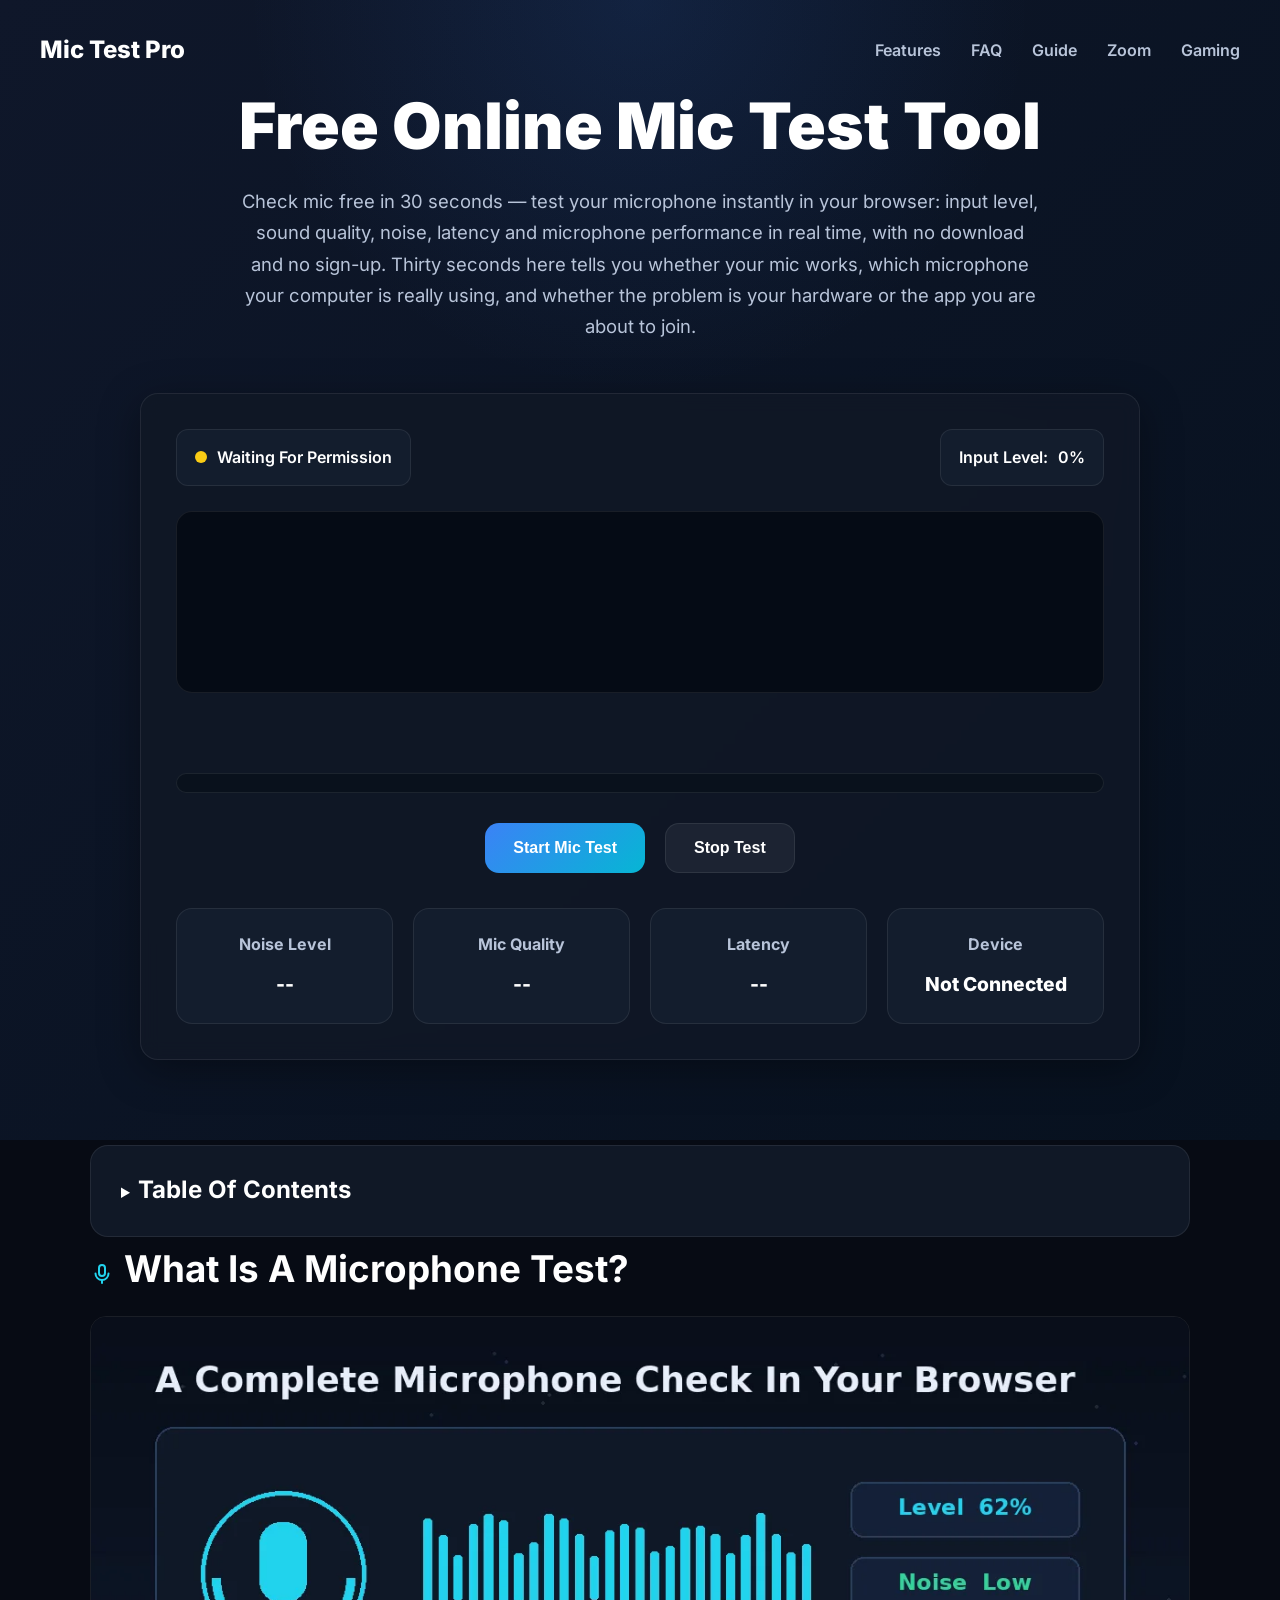
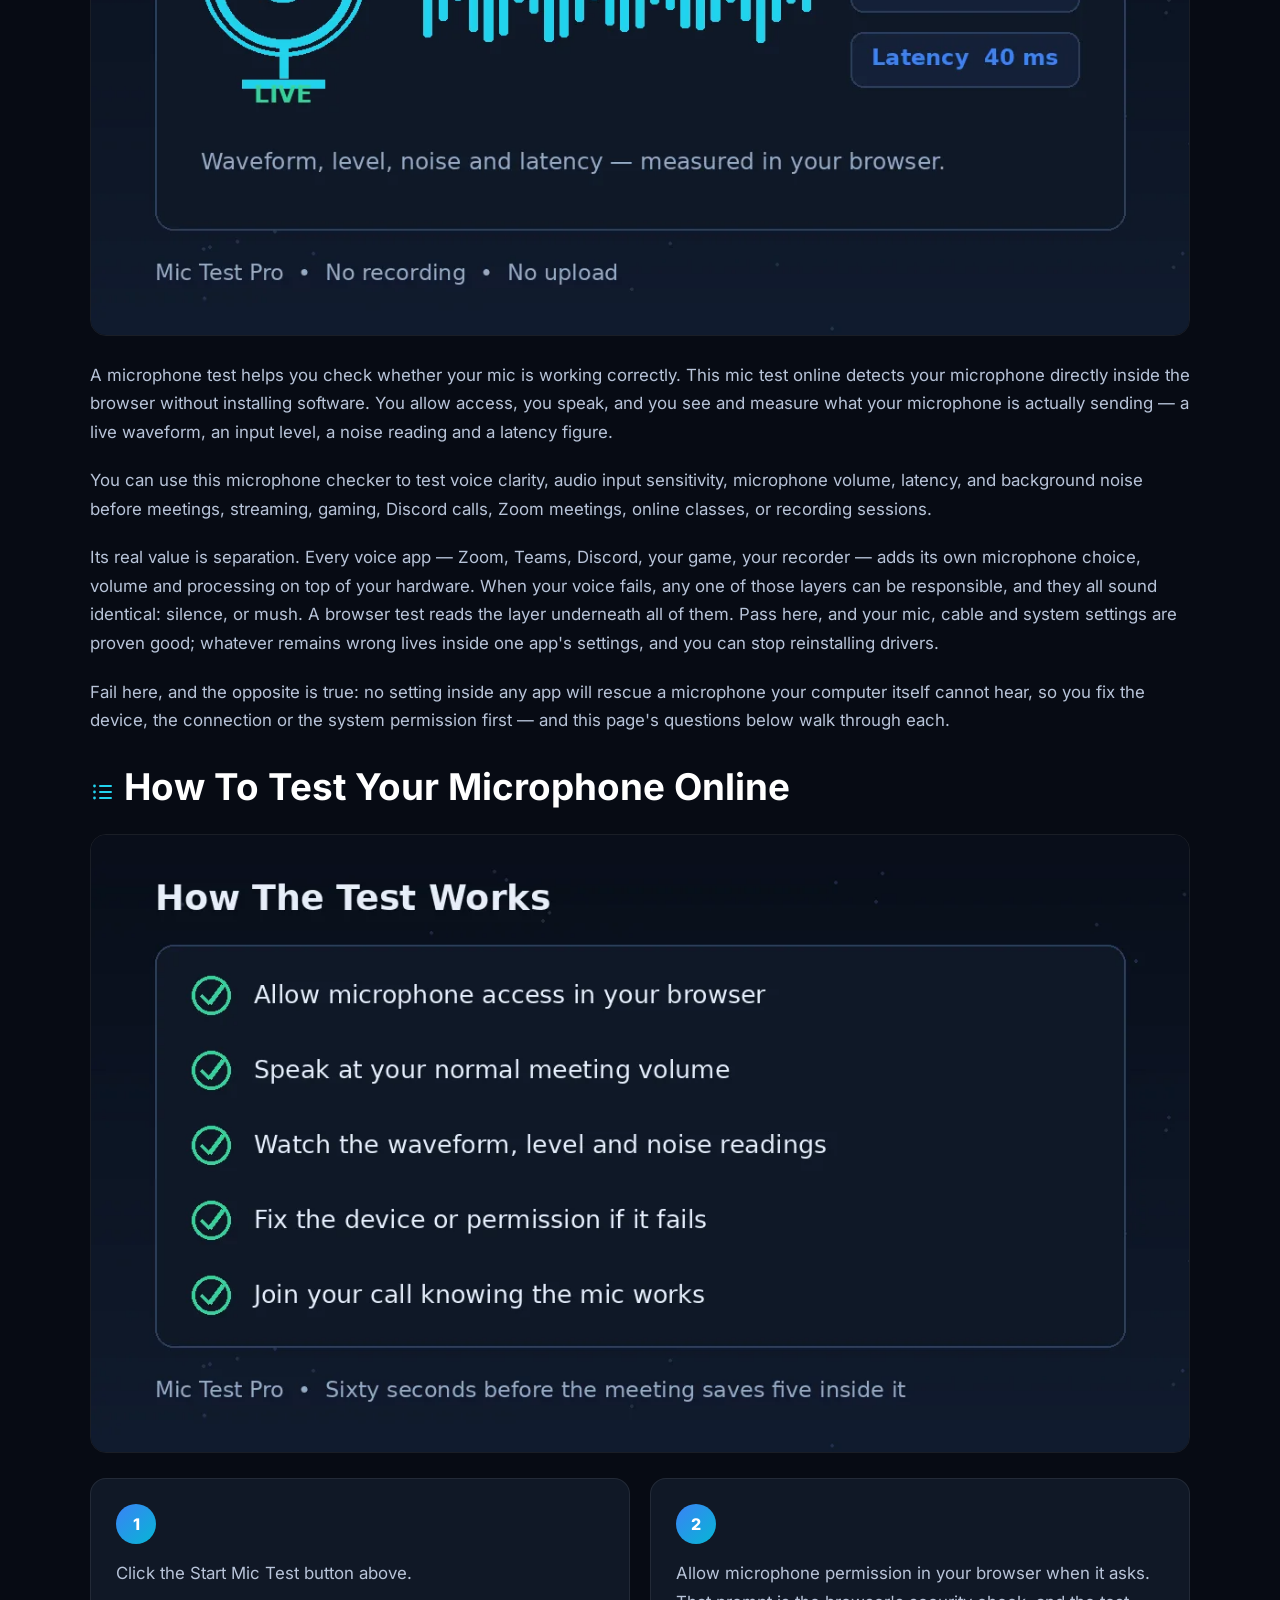
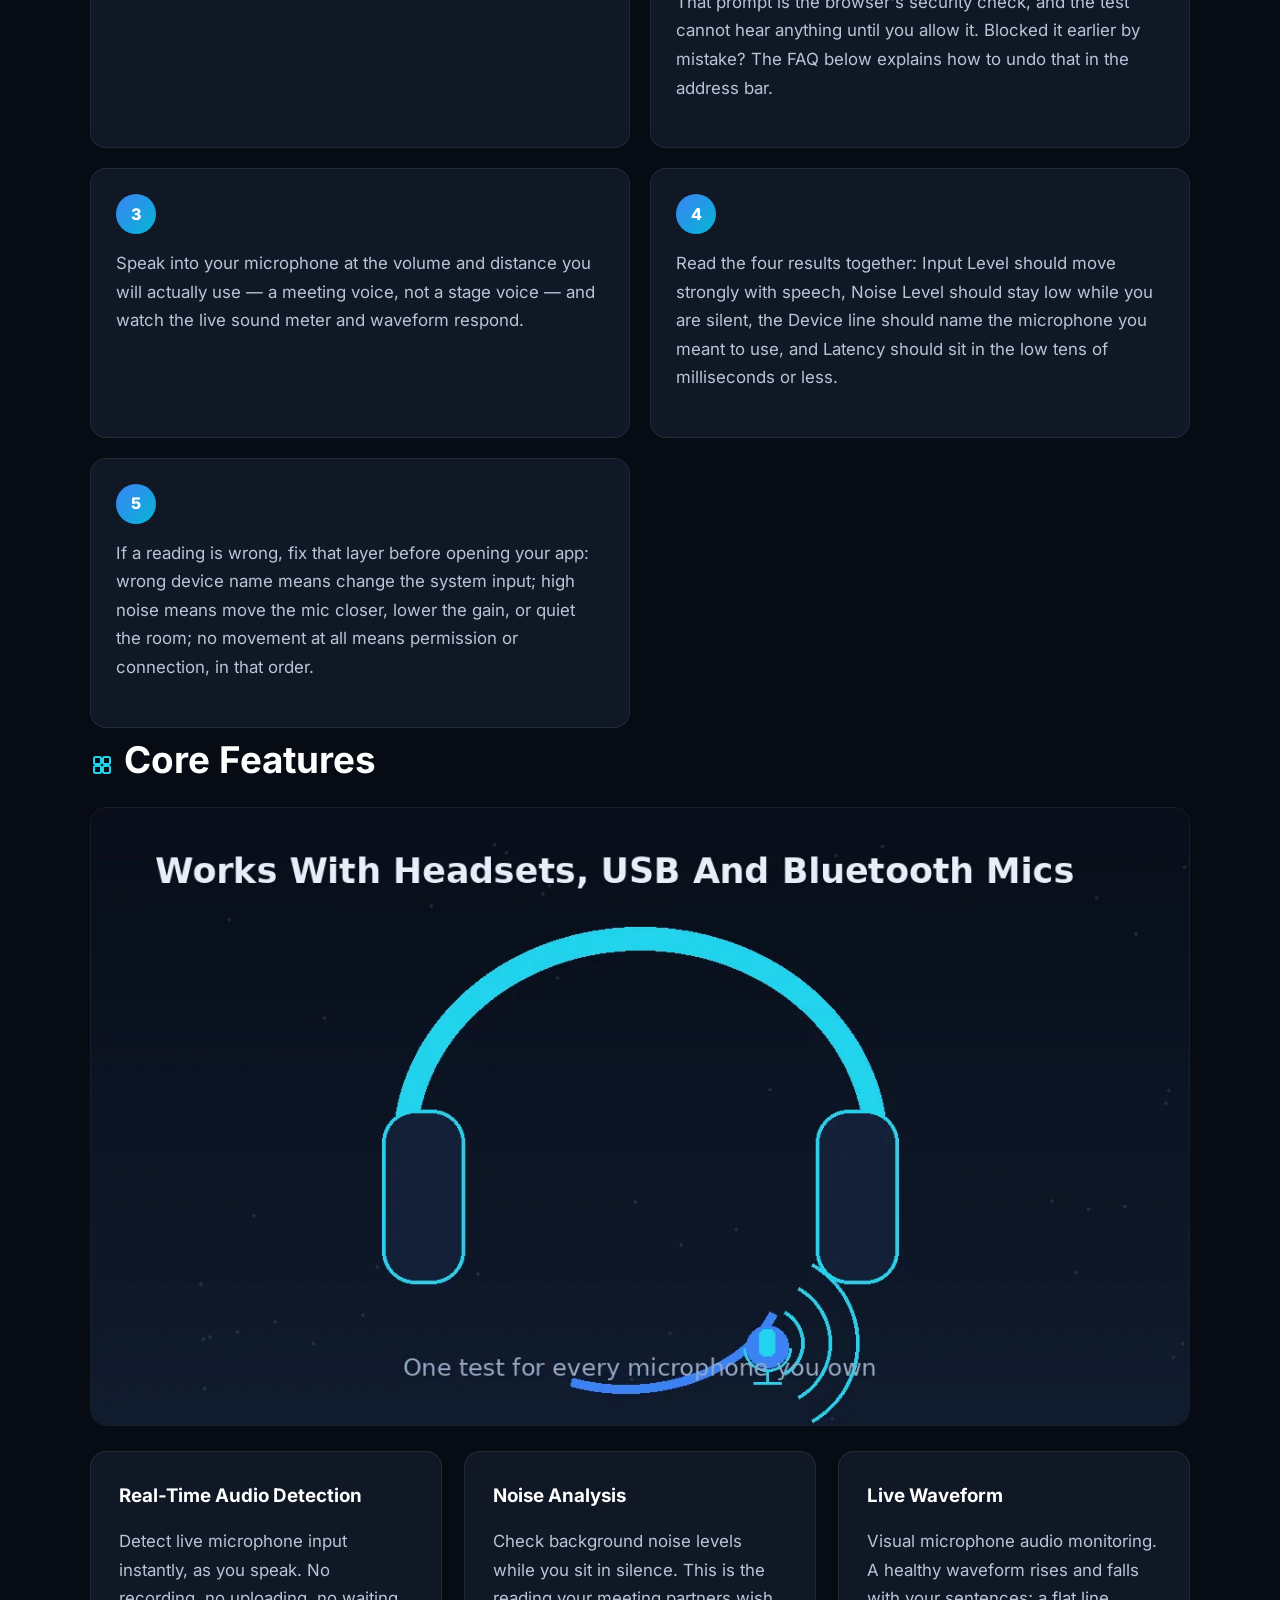
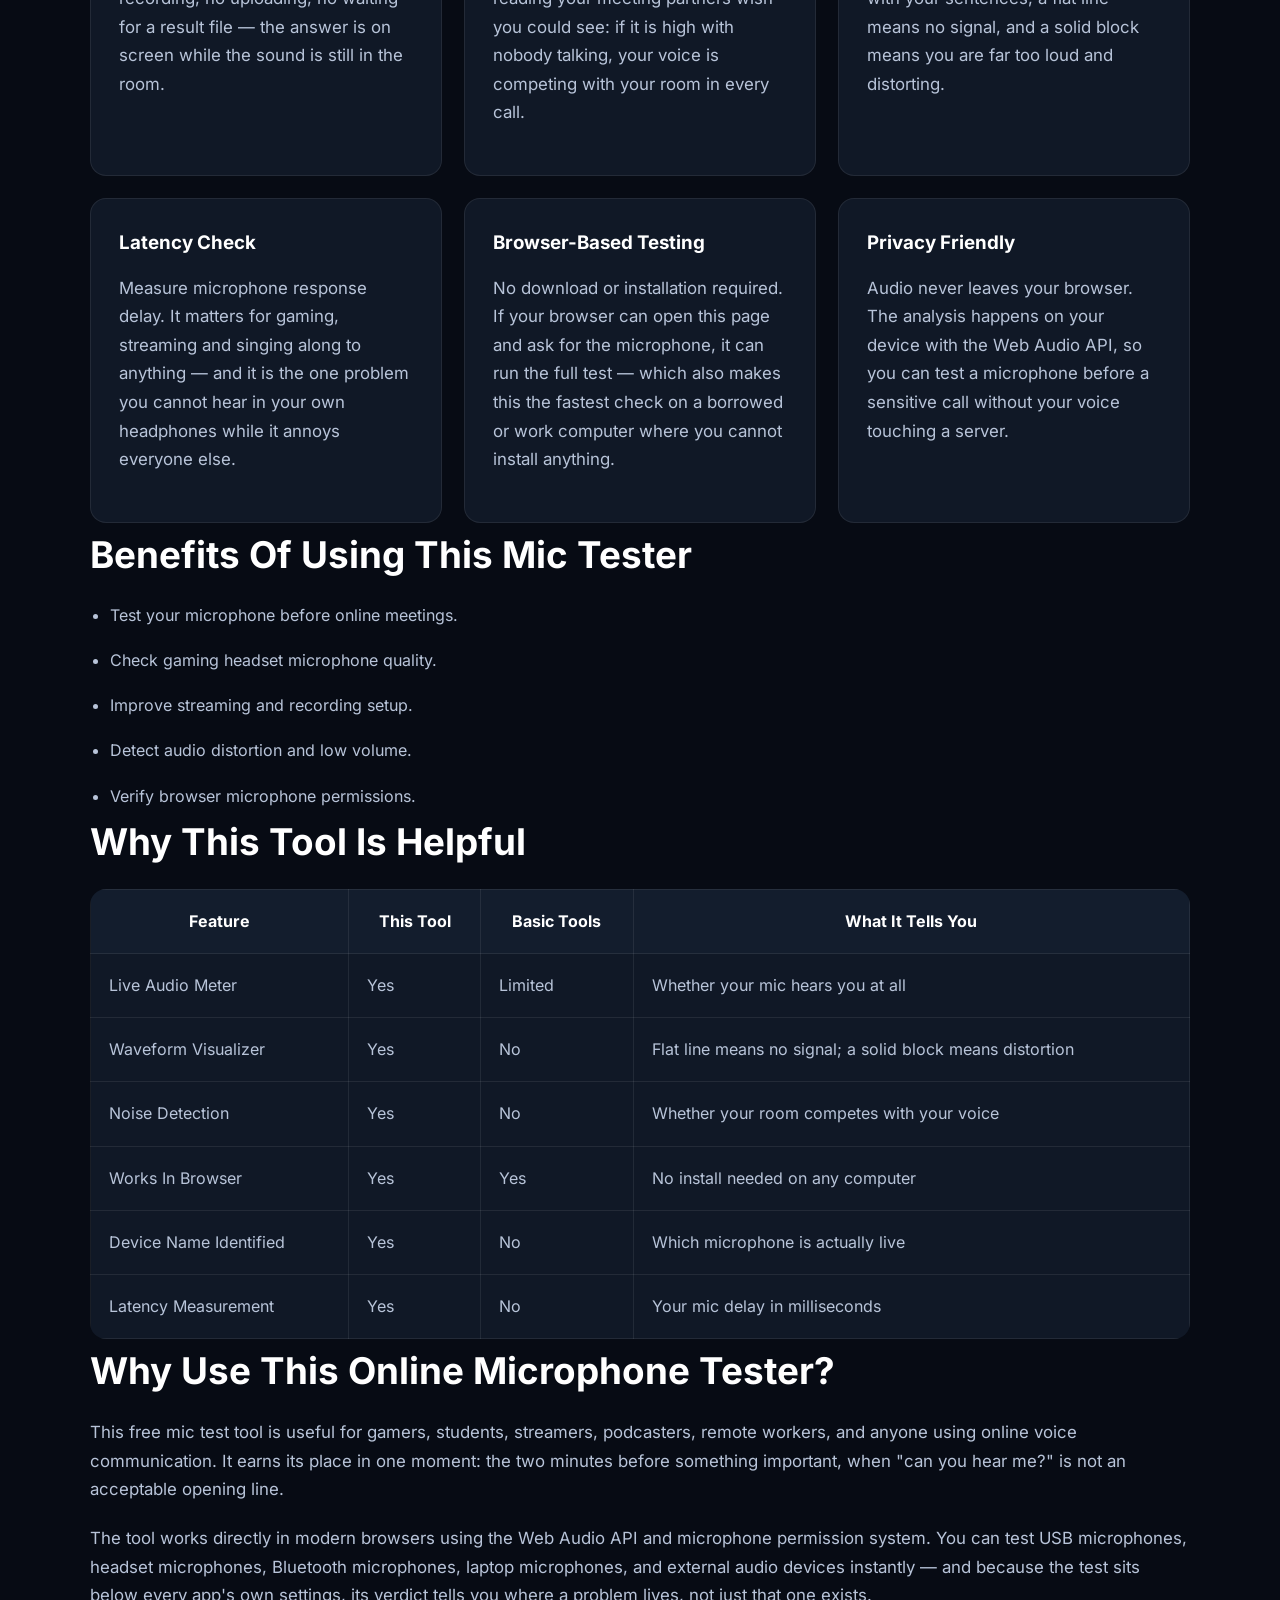
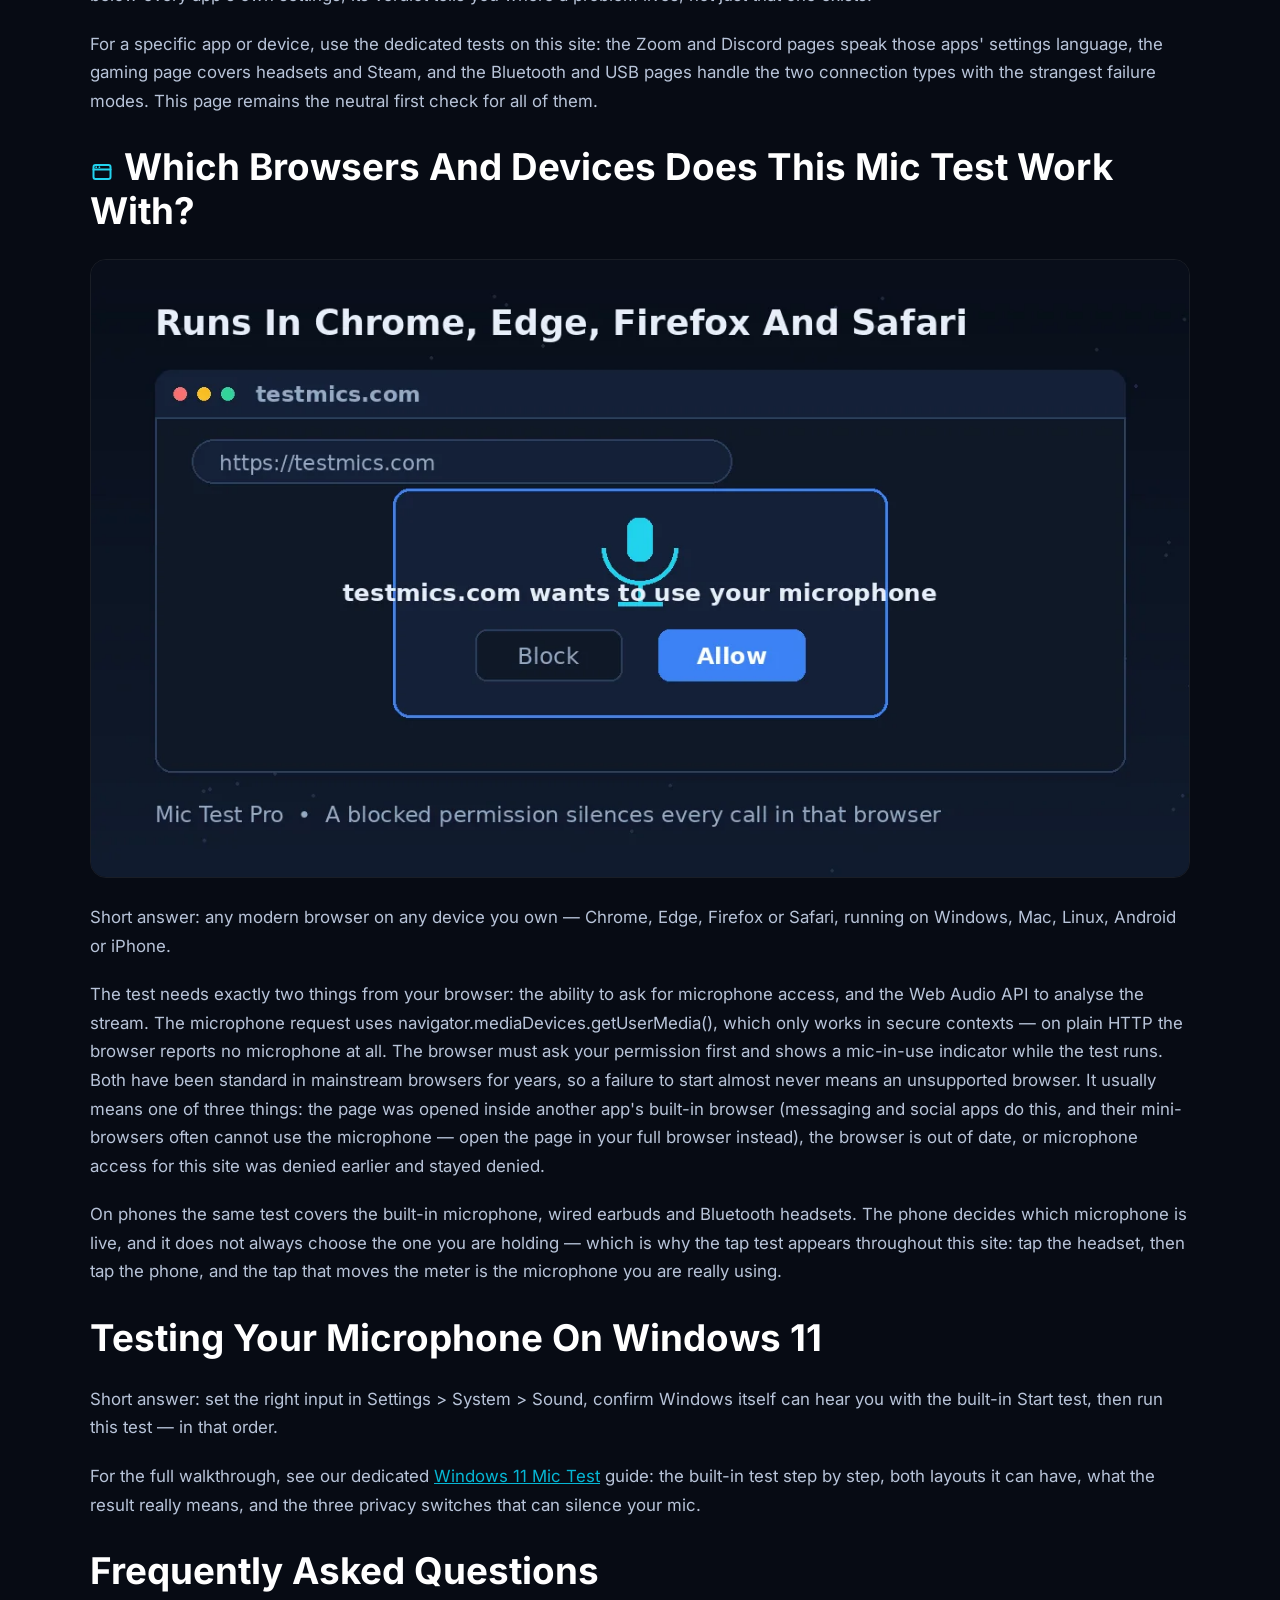
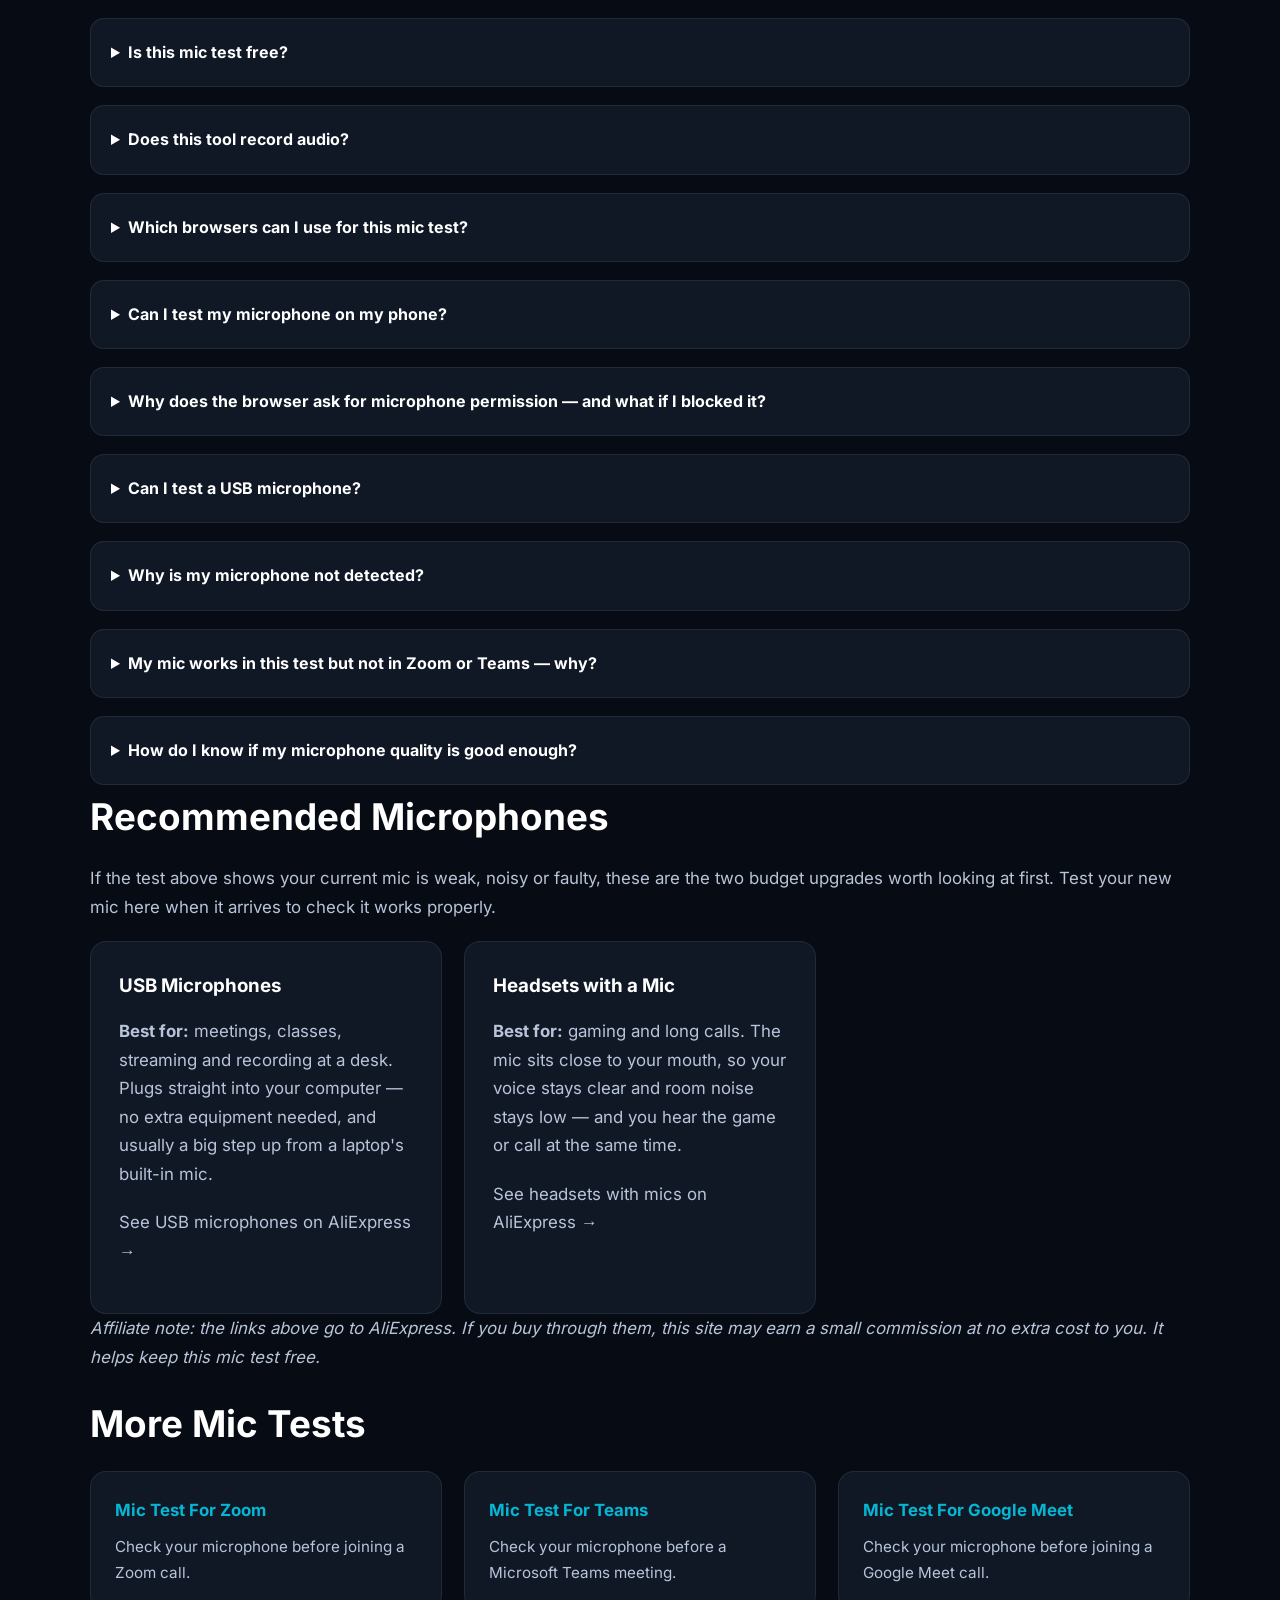
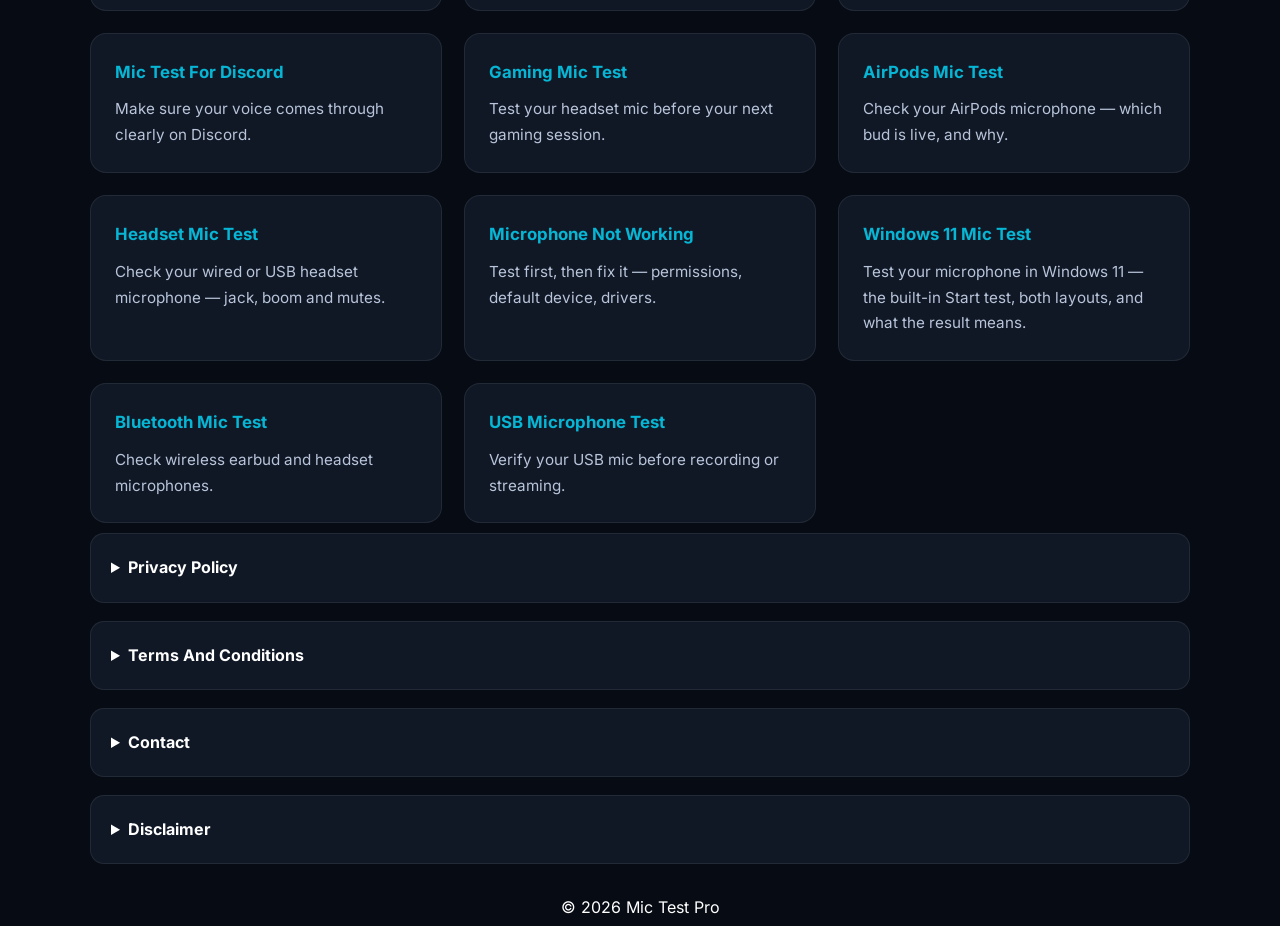
==== index.html @ 750ad553 "Add Windows 11 mic test page with schema, interlinking and sitemap entry" ====
<!DOCTYPE html>
<html lang="en">
<head>
  <meta charset="UTF-8" />
  <meta name="google-site-verification" content="e1M61GxucSEzcZG6jb28C_7j1dWP_etgjM3ta77z3_M" />
  <meta name="mitgo-verification" content="1f5dd336-08ed-477d-a7d2-d4f5c1c9db13" />
  <meta name="viewport" content="width=device-width, initial-scale=1.0"/>

  <title>Mic Test Pro – Free Online Microphone Test Tool</title>

  <meta name="description" content="Check mic online free — test your microphone in your browser: input level, sound quality, noise, latency and echo, with no download or sign-up." />

  <meta name="keywords" content="mic test,microphone test,online mic test,mic tester,microphone checker,test microphone online,microphone test online free,check mic" />

  <meta name="robots" content="index, follow"/>

  <link rel="canonical" href="https://testmics.com/"/>
  <link rel="icon" type="image/svg+xml" href="favicon.svg"/>

  <meta property="og:type" content="website"/>
  <meta property="og:title" content="Mic Test Pro – Free Online Microphone Test Tool"/>
  <meta property="og:description" content="Check mic online free — test your microphone in your browser: input level, sound quality, noise, latency and echo, with no download or sign-up."/>
  <meta property="og:url" content="https://testmics.com/"/>
  <meta property="og:image" content="https://testmics.com/images/home-1-dashboard.webp"/>
  <meta name="twitter:card" content="summary"/>
  <meta name="twitter:title" content="Mic Test Pro – Free Online Microphone Test Tool"/>
  <meta name="twitter:description" content="Check mic online free — test your microphone in your browser: input level, sound quality, noise, latency and echo, with no download or sign-up."/>

  <style>
/* style.css inlined 2026-10-22 for PageSpeed (master copy: style.css in repo) */
/* Self-hosted Inter variable font (added 2026-10-22; replaces Google Fonts - no third-party request, no layout shift) */
@font-face{
  font-family:'Inter';
  src:url('fonts/inter-var.woff2') format('woff2');
  font-weight:400 900;
  font-style:normal;
  font-display:optional;
}

/* ===================================
   MIC TEST PRO — STYLE.CSS
=================================== */

*{
  margin:0;
  padding:0;
  box-sizing:border-box;
}

:root{

  --bg:#070b14;
  --card:#101826;
  --card2:#131d2d;
  --border:rgba(255,255,255,.08);

  --text:#ffffff;
  --text2:#b8c4d9;

  --blue:#3b82f6;
  --cyan:#06b6d4;
  --green:#22c55e;
  --red:#ef4444;
  --yellow:#facc15;

  --gradient:
  linear-gradient(
  135deg,
  #0f172a 0%,
  #07111f 100%
  );

  --radius:18px;

  --shadow:
  0 10px 40px rgba(0,0,0,.35);

}

html{
  scroll-behavior:smooth;
}

body{

  font-family:
  'Inter',
  sans-serif;

  background:
  var(--bg);

  color:
  var(--text);

  line-height:
  1.7;

  overflow-x:hidden;

}

/* =========================
   HERO
========================= */

.hero{

 min-height: auto;

  background:
  radial-gradient(
  circle at top,
  rgba(59,130,246,.12),
  transparent 30%
  ),
  var(--gradient);

  padding:
  30px 20px 80px;

}

/* =========================
   NAVBAR
========================= */

.topbar{

  max-width:1200px;

  margin:auto;

  display:flex;

  justify-content:
  space-between;

  align-items:center;

  margin-bottom:20px;

}

.logo{

  font-size:1.5rem;

  font-weight:800;

  color:white;

}

.nav-links{

  display:flex;

  gap:30px;

}

.nav-links a{

  color:var(--text2);

  text-decoration:none;

  transition:.3s;

  font-weight:600;

}

.nav-links a:hover{

  color:white;

}

/* =========================
   HERO CONTENT
========================= */

.hero-content{

  max-width:1000px;

  margin:auto;

  text-align:center;

}

.hero-content h1{

  font-size:4rem;

  line-height:1.1;

  margin-bottom:25px;

  font-weight:900;

}

.hero-text{

  max-width:800px;

  margin:auto;

  color:var(--text2);

  font-size:1.15rem;

  margin-bottom:50px;

}

/* =========================
   TOOL CARD
========================= */

.tool-card{

  background:
  rgba(16,24,38,.9);

  border:
  1px solid var(--border);

  border-radius:
  var(--radius);

  padding:
  35px;

  box-shadow:
  var(--shadow);

  backdrop-filter:
  blur(10px);

}

.status-row{

  display:flex;

  justify-content:
  space-between;

  gap:20px;

  flex-wrap:wrap;

margin-bottom:25px;

}

.status-box{

  background:
  var(--card2);

  border:
  1px solid var(--border);

  padding:
  14px 18px;

  border-radius:
  12px;

  display:flex;

  align-items:center;

  gap:10px;

  color:white;

  font-weight:600;

}

.dot{

  width:12px;

  height:12px;

  border-radius:50%;

  background:var(--yellow);

  animation:pulse 1.5s infinite;

}

@keyframes pulse{

  0%{
    transform:scale(1);
    opacity:1;
  }

  50%{
    transform:scale(1.3);
    opacity:.7;
  }

  100%{
    transform:scale(1);
    opacity:1;
  }

}

/* =========================
   VISUALIZER
========================= */

.visualizer-wrap{

  background:
  #050b15;

  border-radius:
  16px;

  border:
  1px solid var(--border);

  padding:
  20px;

  margin-bottom:80px;

}

#visualizer{

  width:100%;

  height:140px;

  display:block;

}

/* =========================
   AUDIO METER
========================= */

.meter-wrap{

  margin-bottom:30px;

}

.meter-bar{

  width:100%;

  height:20px;

  background:
  #09111c;

  border-radius:
  100px;

  overflow:hidden;

  border:
  1px solid var(--border);

}

.meter-fill{

  width:0%;

  height:100%;

  background:
  linear-gradient(
  90deg,
  var(--green),
  var(--cyan),
  var(--blue)
  );

  transition:
  width .1s linear;

}

/* =========================
   BUTTONS
========================= */

.tool-actions{

  display:flex;

  justify-content:center;

  gap:20px;

  margin-bottom:35px;

  flex-wrap:wrap;

}

.tool-actions button{

  border:none;

  padding:
  15px 28px;

  border-radius:
  14px;

  cursor:pointer;

  font-size:1rem;

  font-weight:700;

  transition:.3s;

}

#startBtn{

  background:
  linear-gradient(
  135deg,
  var(--blue),
  var(--cyan)
  );

  color:white;

}

#startBtn:hover{

  transform:
  translateY(-2px);

}

#stopBtn{

  background:
  rgba(255,255,255,.06);

  color:white;

  border:
  1px solid var(--border);

}

/* =========================
   INFO GRID
========================= */

.tool-grid{

  display:grid;

  grid-template-columns:
  repeat(4,1fr);

  gap:20px;

}

.info-card{

  background:
  var(--card2);

  border:
  1px solid var(--border);

  padding:
  22px;

  border-radius:
  16px;

}

.info-card h3{

  margin-bottom:10px;

  font-size:1rem;

  color:var(--text2);

}

.info-card p{

  font-size:1.2rem;

  font-weight:800;

}

/* =========================
   CONTENT
========================= */

.content-section{

padding: 5px 20px;
}

.container{

  max-width:1100px;

  margin:auto;

}

.content-section h2{

  font-size:2.3rem;

  margin-bottom:25px;

  line-height:1.2;

}

.content-section p{

  color:var(--text2);

  margin-bottom:20px;

  font-size:1.05rem;

}

/* =========================
   TOC
========================= */

.toc{

  background:
  var(--card);

  border:
  1px solid var(--border);

  border-radius:
  var(--radius);

  padding:
  30px;

}

.toc summary h2{

  display:inline;

  font-size:1.5rem;

}

.toc ul{

  margin-top:20px;

  display:grid;

  gap:15px;

}

.toc a{

  color:#8db8ff;

  text-decoration:none;

  transition:.3s;

}

.toc a:hover{

  color:white;

}

/* =========================
   STEPS
========================= */

.steps{

  display:grid;

  grid-template-columns:
  repeat(2,1fr);

  gap:20px;

}

.step{

  background:
  var(--card);

  border:
  1px solid var(--border);

  border-radius:
  16px;

  padding:
  25px;

  transition:.3s;

}

.step:hover{

  transform:
  translateY(-4px);

  border-color:
  rgba(59,130,246,.4);

}

.step span{

  width:40px;

  height:40px;

  border-radius:50%;

  display:flex;

  align-items:center;

  justify-content:center;

  margin-bottom:15px;

  background:
  linear-gradient(
  135deg,
  var(--blue),
  var(--cyan)
  );

  font-weight:800;

}

/* =========================
   FEATURES
========================= */

.feature-grid{

  display:grid;

  grid-template-columns:
  repeat(3,1fr);

  gap:22px;

}

.feature-card{

  background:
  var(--card);

  border:
  1px solid var(--border);

  border-radius:
  16px;

  padding:
  28px;

  transition:.3s;

}

.feature-card:hover{

  transform:
  translateY(-4px);

  border-color:
  rgba(59,130,246,.4);

}
.step-card{

transition: .3s;

}
.step-card:hover{

transform:
translateY(-4px);

border-color:
rgba(59,130,246,.4);

}

.feature-card h3{

  margin-bottom:15px;

}

/* =========================
   BENEFITS
========================= */

.benefit-list{

  display:grid;

  gap:18px;

  padding-left:20px;

}

.benefit-list li{

  color:var(--text2);

}

/* =========================
   TABLE
========================= */

table{

  width:100%;

  border-collapse:
  collapse;

  overflow:hidden;

  border-radius:
  16px;

}

table th,
table td{

  padding:
  18px;

  border:
  1px solid var(--border);

}

table th{

  background:
  var(--card2);

}

table td{

  background:
  var(--card);

  color:var(--text2);

}

/* =========================
   FAQ
========================= */

.faq{

  display:grid;

  gap:18px;

}

details{

  background:
  var(--card);

  border:
  1px solid var(--border);

  border-radius:
  14px;

  padding:
  20px;

  transition:.3s;

}

details:hover{

  transform:
  translateY(-4px);

  border-color:
  rgba(59,130,246,.4);

}

.page-img{

  width:100%;

  height:auto;

  display:block;

  border:
  1px solid var(--border);

  border-radius:
  16px;

  margin:
  10px 0 25px;

}

.h2-icon{

  width:24px;

  height:24px;

  vertical-align:-4px;

  margin-right:10px;

}

summary{

  cursor:pointer;

  font-weight:700;

}

details p{

  margin-top:15px;

}

/* =========================
   AFFILIATE
========================= */

.affiliate-card{

  text-decoration:none;

  color:white;

}

/* =========================
   FOOTER
========================= */

.footer{

  padding:
  20px 20px;
  border-top:
  1px solid var(--border);

  text-align:center;

}

.footer-links{

  display:flex;

  justify-content:center;

  gap:25px;

  flex-wrap:wrap;

  margin-bottom:20px;

}

.footer-links a{

  color:var(--text2);

  text-decoration:none;

}

/* =========================
   RESPONSIVE
========================= */

@media(max-width:900px){

  .hero-content h1{

    font-size:2.7rem;

  }

  .tool-grid{

    grid-template-columns:
    repeat(2,1fr);

  }

  .feature-grid{

    grid-template-columns:
    1fr;

  }

}

@media(max-width:700px){

  .topbar{

    flex-direction:column;

    gap:20px;

  }

  .nav-links{

    flex-wrap:wrap;

    justify-content:center;

    gap:16px;

  }

  .hero-content h1{

    font-size:2.2rem;

  }

  .steps{

    grid-template-columns:
    1fr;

  }

  .tool-grid{

    grid-template-columns:
    1fr;

  }

  .tool-card{

    padding:22px;

  }

  .content-section h2{

    font-size:1.8rem;

  }

}

.footer-bottom{

  text-align:center;

  width:100%;
   margin-top: 30px;

}

/* =========================
   RELATED / INTERNAL LINKS
========================= */

.related-grid{

  display:grid;

  grid-template-columns:
  repeat(3,1fr);

  gap:22px;

}

.related-card{

  background:var(--card);

  border:1px solid var(--border);

  border-radius:16px;

  padding:24px;

  text-decoration:none;

  color:white;

  display:block;

  transition:.3s;

}

.related-card:hover{

  transform:translateY(-4px);

  border-color:rgba(59,130,246,.4);

}

.related-card h3{

  margin-bottom:10px;

  color:var(--cyan);

  font-size:1.05rem;

}

.related-card p{

  color:var(--text2);

  font-size:.95rem;

  margin-bottom:0;

}

.breadcrumb{

  color:var(--text2);

  font-size:.9rem;

  margin-bottom:20px;

}

.breadcrumb a{

  color:var(--text2);

}

@media(max-width:900px){

  .related-grid{

    grid-template-columns:1fr;

  }

}

/* Accessibility utility: visually hidden heading text (added 2026-10-22 for heading-order fix) */
.sr-only{
  position:absolute;
  width:1px;
  height:1px;
  padding:0;
  margin:-1px;
  overflow:hidden;
  clip:rect(0,0,0,0);
  white-space:nowrap;
  border:0;
}

/* In-content text links (added 2026-10-22): bare paragraph/list/table links had no colour rule
   and rendered in the browser-default blue #0000ee (2.09:1 on the dark background).
   :where() keeps this weaker than the nav, TOC, breadcrumb and footer link rules. */
:where(.content-section) p a,
:where(.content-section) li a,
:where(.content-section) td a{
  color:var(--cyan);
  text-decoration:underline;
}
</style>

  
  

  <link rel="preload" as="font" type="font/woff2" href="fonts/inter-var.woff2" crossorigin>

  <script type="application/ld+json">
  {
    "@context": "https://schema.org",
    "@type": "SoftwareApplication",
    "name": "Mic Test Pro",
    "applicationCategory": "MultimediaApplication",
    "operatingSystem": "Any (Web Browser)",
    "url": "https://testmics.com/",
    "description": "Free browser-based tool to test your microphone: check audio input, waveform, noise level, and latency instantly.",
    "offers": {
      "@type": "Offer",
      "price": "0",
      "priceCurrency": "USD"
    }
  }
  </script>

  <script type="application/ld+json">
  {
    "@context": "https://schema.org",
    "@type": "FAQPage",
    "mainEntity": [
      {
        "@type": "Question",
        "name": "Is this mic test free?",
        "acceptedAnswer": {
          "@type": "Answer",
          "text": "Yes, this mic test site is completely free. There is no sign-up, no download and no limit on how many times you can test."
        }
      },
      {
        "@type": "Question",
        "name": "Does this tool record audio?",
        "acceptedAnswer": {
          "@type": "Answer",
          "text": "No. Audio stays inside your browser. The test analyses your microphone stream on your own device to draw the waveform and calculate the readings — nothing is recorded, uploaded or stored anywhere."
        }
      },
      {
        "@type": "Question",
        "name": "Which browsers can I use for this mic test?",
        "acceptedAnswer": {
          "@type": "Answer",
          "text": "Any modern browser that can ask for microphone access: Chrome, Edge, Firefox and Safari, on Windows, Mac, Linux, Android and iPhone. If the Start button does nothing, the browser is usually too old, in a private or in-app browser window (for example, a browser inside a social media app), or the site has been denied microphone access before — open the page in your main browser and check the permission in the address bar."
        }
      },
      {
        "@type": "Question",
        "name": "Can I test my microphone on my phone?",
        "acceptedAnswer": {
          "@type": "Answer",
          "text": "Yes. Open this page in your phone's browser, tap Start Mic Test and allow microphone access. It works for the built-in phone mic and for connected headsets and earbuds. One phone habit to watch: phones switch to whichever microphone was connected last, and Bluetooth earbuds may be selected for sound but not for voice — if the level does not move when you speak into the headset, tap near the headset and then near the phone; whichever tap spikes the level is the live mic."
        }
      },
      {
        "@type": "Question",
        "name": "Why does the browser ask for microphone permission — and what if I blocked it?",
        "acceptedAnswer": {
          "@type": "Answer",
          "text": "The browser asks because no website may listen to your microphone without your say-so; that permission popup is the security system working, and this test cannot start without it. If you clicked Block by mistake, the test will stay silent forever until you undo it: click the lock or site-settings icon in the address bar, find Microphone, change it to Allow, and reload the page. On Windows also check Settings > Privacy & security > Microphone is on for your browser; on a Mac, System Settings > Privacy & Security > Microphone."
        }
      },
      {
        "@type": "Question",
        "name": "Can I test a USB microphone?",
        "acceptedAnswer": {
          "@type": "Answer",
          "text": "Yes, USB microphones are supported — plug the mic in before you start the test so the browser can offer it, and check that the Device reading on this page names your USB mic. If your USB mic misbehaves (not detected, buzzing, vanishing mid-call), the dedicated USB microphone test page has a full troubleshooting table for exactly those problems."
        }
      },
      {
        "@type": "Question",
        "name": "Why is my microphone not detected?",
        "acceptedAnswer": {
          "@type": "Answer",
          "text": "Check browser permission settings and device connection first — a blocked permission and an unplugged or unselected device cause most cases. Then check the system level: in Windows, Settings > System > Sound > Input should list and show your mic reacting; on a Mac, System Settings > Sound > Input. If the system cannot see the mic, no website can. If the system sees it but this page does not, the browser permission is the blocker — reset it as described in the permission question above."
        }
      },
      {
        "@type": "Question",
        "name": "My mic works in this test but not in Zoom or Teams — why?",
        "acceptedAnswer": {
          "@type": "Answer",
          "text": "Because those apps keep their own microphone choice and do not always follow your system or browser. Your hardware just passed here, so go straight to the app's audio settings and pick the same microphone by name instead of leaving it on a default that may point at a webcam or a disconnected headset. There is a dedicated Zoom mic test page on this site with the exact Zoom settings and fixes, if Zoom is your problem app."
        }
      },
      {
        "@type": "Question",
        "name": "How do I know if my microphone quality is good enough?",
        "acceptedAnswer": {
          "@type": "Answer",
          "text": "Use the three readings together. Input level: normal speech should move the meter strongly without sitting pinned at the very top (that is distortion). Noise level: stay silent for a few seconds — the reading should stay low; a high silent reading means your listeners hear your room as much as you. Latency: lower is better, and anything in the low tens of milliseconds is fine for calls and meetings. If all three behave at your normal speaking distance and volume, your quality is good enough for meetings, classes, streaming and gaming — the remaining differences between microphones are taste, not problems."
        }
      }
    ]
  }
  </script>

</head>

<body>

<header class="hero">

  <nav class="topbar">
    <div class="logo">Mic Test Pro</div>

    <div class="nav-links">
      <a href="#features">Features</a>
      <a href="#faq">FAQ</a>
      <a href="#guide">Guide</a>
      <a href="mic-test-for-zoom.html">Zoom</a>
      <a href="gaming-mic-test.html">Gaming</a>
    </div>
  </nav>

  <div class="hero-content">

    <h1>
      Free Online Mic Test Tool
    </h1>

    <p class="hero-text">
      Check mic free in 30 seconds — test your microphone instantly in your browser: input level, sound quality, noise, latency and microphone performance in real time, with no download and no sign-up. Thirty seconds here tells you whether your mic works, which microphone your computer is really using, and whether the problem is your hardware or the app you are about to join.
    </p>

    <!-- TOOL CARD -->

    <section class="tool-card">

      <h2 class="sr-only">Microphone Test Results</h2>
<div class="status-row">

        <div class="status-box">
          <span class="dot"></span>
          <span id="micStatus">Waiting For Permission</span>
        </div>

        <div class="status-box">
          <span>Input Level:</span>
          <span id="volumeText">0%</span>
        </div>

      </div>

      <div class="visualizer-wrap">
        <canvas id="visualizer" role="img" aria-label="Live microphone waveform visualizer"></canvas>
      </div>

      <div class="meter-wrap">
        <div class="meter-bar">
          <div class="meter-fill" id="meterFill"></div>
        </div>
      </div>

      <div class="tool-actions">

        <button id="startBtn" aria-label="Start microphone test">
          Start Mic Test
        </button>

        <button id="stopBtn" aria-label="Stop microphone test">
          Stop Test
        </button>

      </div>

      <div class="tool-grid">

        <div class="info-card">
          <h3>Noise Level</h3>
          <p id="noiseLevel">--</p>
        </div>

        <div class="info-card">
          <h3>Mic Quality</h3>
          <p id="qualityLevel">--</p>
        </div>

        <div class="info-card">
          <h3>Latency</h3>
          <p id="latencyLevel">--</p>
        </div>

        <div class="info-card">
          <h3>Device</h3>
          <p id="deviceName">Not Connected</p>
        </div>

      </div>

    </section>

  </div>

</header>
<main>

<!-- TOC -->

<section class="content-section">

  <div class="container">

    <details class="toc">

      <summary><h2>Table Of Contents</h2></summary>

      <ul>
        <li><a href="#what-is">What Is Mic Test</a></li>
        <li><a href="#guide">How To Use</a></li>
        <li><a href="#features">Core Features</a></li>
        <li><a href="#benefits">Benefits</a></li>
        <li><a href="#comparison">Comparison Table</a></li>
        <li><a href="#browsers-devices">Browsers And Devices</a></li>
        <li><a href="#windows-11">Windows 11 Mic Check</a></li>
        <li><a href="#why-use">Why Use This Tool</a></li>
        <li><a href="#faq">FAQs</a></li>
      </ul>

    </details>

  </div>

</section>

<!-- ARTICLE -->

<section class="content-section" id="what-is">

  <div class="container">

    <h2><svg class="h2-icon" viewBox="0 0 24 24" fill="none" stroke="#22D3EE" stroke-width="2" stroke-linecap="round" stroke-linejoin="round" aria-hidden="true" focusable="false"><rect x="9" y="3" width="6" height="11" rx="3"/><path d="M5.5 11.5a6.5 6.5 0 0 0 13 0"/><line x1="12" y1="18" x2="12" y2="21"/></svg>What Is A Microphone Test?</h2>
    <img class="page-img" src="images/home-1-dashboard.webp" srcset="images/home-1-dashboard-480.webp 480w, images/home-1-dashboard-768.webp 768w, images/home-1-dashboard.webp 1200w" sizes="(max-width: 600px) 100vw, (max-width: 1024px) 90vw, 1000px" alt="Mic Test Pro dashboard showing a live microphone waveform with input level, noise level and latency readings" width="1200" height="675" loading="lazy">

    <p>
      A microphone test helps you check whether your mic is working correctly. This mic test online detects your microphone directly inside the browser without installing software. You allow access, you speak, and you see and measure what your microphone is actually sending — a live waveform, an input level, a noise reading and a latency figure.
    </p>

    <p>
      You can use this microphone checker to test voice clarity, audio input sensitivity, microphone volume, latency, and background noise before meetings, streaming, gaming, Discord calls, Zoom meetings, online classes, or recording sessions.
    </p>

    <p>
      Its real value is separation. Every voice app — Zoom, Teams, Discord, your game, your recorder — adds its own microphone choice, volume and processing on top of your hardware. When your voice fails, any one of those layers can be responsible, and they all sound identical: silence, or mush. A browser test reads the layer underneath all of them. Pass here, and your mic, cable and system settings are proven good; whatever remains wrong lives inside one app's settings, and you can stop reinstalling drivers.
    </p>

    <p>
      Fail here, and the opposite is true: no setting inside any app will rescue a microphone your computer itself cannot hear, so you fix the device, the connection or the system permission first — and this page's questions below walk through each.
    </p>

  </div>

</section>

<section class="content-section" id="guide">

  <div class="container">

    <h2><svg class="h2-icon" viewBox="0 0 24 24" fill="none" stroke="#22D3EE" stroke-width="2" stroke-linecap="round" stroke-linejoin="round" aria-hidden="true" focusable="false"><line x1="10" y1="6" x2="21" y2="6"/><line x1="10" y1="12" x2="21" y2="12"/><line x1="10" y1="18" x2="21" y2="18"/><circle cx="4.5" cy="6" r="1.4" fill="#22D3EE" stroke="none"/><circle cx="4.5" cy="12" r="1.4" fill="#22D3EE" stroke="none"/><circle cx="4.5" cy="18" r="1.4" fill="#22D3EE" stroke="none"/></svg>How To Test Your Microphone Online</h2>
    <img class="page-img" src="images/home-2-how-it-works.webp" srcset="images/home-2-how-it-works-480.webp 480w, images/home-2-how-it-works-768.webp 768w, images/home-2-how-it-works.webp 1200w" sizes="(max-width: 600px) 100vw, (max-width: 1024px) 90vw, 1000px" alt="How the online mic test works: allow access, speak normally, check the readings and fix any problem" width="1200" height="675" loading="lazy">

    <div class="steps">

      <div class="step">
        <span>1</span>
        <p>Click the Start Mic Test button above.</p>
      </div>

      <div class="step">
        <span>2</span>
        <p>Allow microphone permission in your browser when it asks. That prompt is the browser's security check, and the test cannot hear anything until you allow it. Blocked it earlier by mistake? The FAQ below explains how to undo that in the address bar.</p>
      </div>

      <div class="step">
        <span>3</span>
        <p>Speak into your microphone at the volume and distance you will actually use — a meeting voice, not a stage voice — and watch the live sound meter and waveform respond.</p>
      </div>

      <div class="step">
        <span>4</span>
        <p>Read the four results together: Input Level should move strongly with speech, Noise Level should stay low while you are silent, the Device line should name the microphone you meant to use, and Latency should sit in the low tens of milliseconds or less.</p>
      </div>

      <div class="step">
        <span>5</span>
        <p>If a reading is wrong, fix that layer before opening your app: wrong device name means change the system input; high noise means move the mic closer, lower the gain, or quiet the room; no movement at all means permission or connection, in that order.</p>
      </div>

    </div>

  </div>

</section>

<section class="content-section" id="features">

  <div class="container">

    <h2><svg class="h2-icon" viewBox="0 0 24 24" fill="none" stroke="#22D3EE" stroke-width="2" stroke-linecap="round" stroke-linejoin="round" aria-hidden="true" focusable="false"><rect x="4" y="4" width="7" height="7" rx="1.5"/><rect x="13" y="4" width="7" height="7" rx="1.5"/><rect x="4" y="13" width="7" height="7" rx="1.5"/><rect x="13" y="13" width="7" height="7" rx="1.5"/></svg>Core Features</h2>
    <img class="page-img" src="images/home-3-devices.webp" srcset="images/home-3-devices-480.webp 480w, images/home-3-devices-768.webp 768w, images/home-3-devices.webp 1200w" sizes="(max-width: 600px) 100vw, (max-width: 1024px) 90vw, 1000px" alt="A headset microphone — the test works with headsets, USB and Bluetooth microphones" width="1200" height="675" loading="lazy">

    <div class="feature-grid">

      <div class="feature-card">
        <h3>Real-Time Audio Detection</h3>
        <p>Detect live microphone input instantly, as you speak. No recording, no uploading, no waiting for a result file — the answer is on screen while the sound is still in the room.</p>
      </div>

      <div class="feature-card">
        <h3>Noise Analysis</h3>
        <p>Check background noise levels while you sit in silence. This is the reading your meeting partners wish you could see: if it is high with nobody talking, your voice is competing with your room in every call.</p>
      </div>

      <div class="feature-card">
        <h3>Live Waveform</h3>
        <p>Visual microphone audio monitoring. A healthy waveform rises and falls with your sentences; a flat line means no signal, and a solid block means you are far too loud and distorting.</p>
      </div>

      <div class="feature-card">
        <h3>Latency Check</h3>
        <p>Measure microphone response delay. It matters for gaming, streaming and singing along to anything — and it is the one problem you cannot hear in your own headphones while it annoys everyone else.</p>
      </div>

      <div class="feature-card">
        <h3>Browser-Based Testing</h3>
        <p>No download or installation required. If your browser can open this page and ask for the microphone, it can run the full test — which also makes this the fastest check on a borrowed or work computer where you cannot install anything.</p>
      </div>

      <div class="feature-card">
        <h3>Privacy Friendly</h3>
        <p>Audio never leaves your browser. The analysis happens on your device with the Web Audio API, so you can test a microphone before a sensitive call without your voice touching a server.</p>
      </div>

    </div>

  </div>

</section>

<section class="content-section" id="benefits">

  <div class="container">

    <h2>Benefits Of Using This Mic Tester</h2>

    <ul class="benefit-list">

      <li>Test your microphone before online meetings.</li>
      <li>Check gaming headset microphone quality.</li>
      <li>Improve streaming and recording setup.</li>
      <li>Detect audio distortion and low volume.</li>
      <li>Verify browser microphone permissions.</li>

    </ul>

  </div>

</section>

<section class="content-section" id="comparison">

  <div class="container">

    <h2>Why This Tool Is Helpful</h2>

    <table>

      <thead>
        <tr>
          <th>Feature</th>
          <th>This Tool</th>
          <th>Basic Tools</th>
          <th>What It Tells You</th>
        </tr>
      </thead>

      <tbody>

        <tr>
          <td>Live Audio Meter</td>
          <td>Yes</td>
          <td>Limited</td>
          <td>Whether your mic hears you at all</td>
        </tr>

        <tr>
          <td>Waveform Visualizer</td>
          <td>Yes</td>
          <td>No</td>
          <td>Flat line means no signal; a solid block means distortion</td>
        </tr>

        <tr>
          <td>Noise Detection</td>
          <td>Yes</td>
          <td>No</td>
          <td>Whether your room competes with your voice</td>
        </tr>

        <tr>
          <td>Works In Browser</td>
          <td>Yes</td>
          <td>Yes</td>
          <td>No install needed on any computer</td>
        </tr>

        <tr>
          <td>Device Name Identified</td>
          <td>Yes</td>
          <td>No</td>
          <td>Which microphone is actually live</td>
        </tr>

        <tr>
          <td>Latency Measurement</td>
          <td>Yes</td>
          <td>No</td>
          <td>Your mic delay in milliseconds</td>
        </tr>

      </tbody>

    </table>

  </div>

</section>

<section class="content-section" id="why-use">

  <div class="container">

    <h2>Why Use This Online Microphone Tester?</h2>

    <p>
      This free mic test tool is useful for gamers, students, streamers, podcasters, remote workers, and anyone using online voice communication. It earns its place in one moment: the two minutes before something important, when "can you hear me?" is not an acceptable opening line.
    </p>

    <p>
      The tool works directly in modern browsers using the Web Audio API and microphone permission system. You can test USB microphones, headset microphones, Bluetooth microphones, laptop microphones, and external audio devices instantly — and because the test sits below every app's own settings, its verdict tells you where a problem lives, not just that one exists.
    </p>

    <p>
      For a specific app or device, use the dedicated tests on this site: the Zoom and Discord pages speak those apps' settings language, the gaming page covers headsets and Steam, and the Bluetooth and USB pages handle the two connection types with the strangest failure modes. This page remains the neutral first check for all of them.
    </p>

  </div>

</section>

<section class="content-section" id="browsers-devices">

  <div class="container">

    <h2><svg class="h2-icon" viewBox="0 0 24 24" fill="none" stroke="#22D3EE" stroke-width="2" stroke-linecap="round" stroke-linejoin="round" aria-hidden="true" focusable="false"><rect x="3.5" y="5" width="17" height="14" rx="2"/><line x1="3.5" y1="9.5" x2="20.5" y2="9.5"/><circle cx="6.2" cy="7.2" r="0.9" fill="#22D3EE" stroke="none"/><circle cx="9.4" cy="7.2" r="0.9" fill="#22D3EE" stroke="none"/></svg>Which Browsers And Devices Does This Mic Test Work With?</h2>
    <img class="page-img" src="images/home-4-browsers.webp" srcset="images/home-4-browsers-480.webp 480w, images/home-4-browsers-768.webp 768w, images/home-4-browsers.webp 1200w" sizes="(max-width: 600px) 100vw, (max-width: 1024px) 90vw, 1000px" alt="Microphone permission prompt in a web browser — the mic test runs in Chrome, Edge, Firefox and Safari" width="1200" height="675" loading="lazy">

    <p>
      Short answer: any modern browser on any device you own — Chrome, Edge, Firefox or Safari, running on Windows, Mac, Linux, Android or iPhone.
    </p>

    <p>
      The test needs exactly two things from your browser: the ability to ask for microphone access, and the Web Audio API to analyse the stream. The microphone request uses navigator.mediaDevices.getUserMedia(), which only works in secure contexts — on plain HTTP the browser reports no microphone at all. The browser must ask your permission first and shows a mic-in-use indicator while the test runs. Both have been standard in mainstream browsers for years, so a failure to start almost never means an unsupported browser. It usually means one of three things: the page was opened inside another app's built-in browser (messaging and social apps do this, and their mini-browsers often cannot use the microphone — open the page in your full browser instead), the browser is out of date, or microphone access for this site was denied earlier and stayed denied.
    </p>

    <p>
      On phones the same test covers the built-in microphone, wired earbuds and Bluetooth headsets. The phone decides which microphone is live, and it does not always choose the one you are holding — which is why the tap test appears throughout this site: tap the headset, then tap the phone, and the tap that moves the meter is the microphone you are really using.
    </p>

  </div>

</section>

<section class="content-section" id="windows-11">

  <div class="container">

    <h2>Testing Your Microphone On Windows 11</h2>

    <p>
      Short answer: set the right input in Settings &gt; System &gt; Sound, confirm Windows itself can hear you with the built-in Start test, then run this test — in that order.
    </p>

    <p>
      For the full walkthrough, see our dedicated <a href="mic-test-windows-11.html">Windows 11 Mic Test</a> guide: the built-in test step by step, both layouts it can have, what the result really means, and the three privacy switches that can silence your mic.
    </p>

  </div>

</section>

<!-- FAQ -->

<section class="content-section" id="faq">

  <div class="container">

    <h2>Frequently Asked Questions</h2>

    <div class="faq">

      <details>
        <summary>Is this mic test free?</summary>
        <p>Yes, this mic test site is completely free. There is no sign-up, no download and no limit on how many times you can test.</p>
      </details>

      <details>
        <summary>Does this tool record audio?</summary>
        <p>No. Audio stays inside your browser. The test analyses your microphone stream on your own device to draw the waveform and calculate the readings — nothing is recorded, uploaded or stored anywhere.</p>
      </details>

      <details>
        <summary>Which browsers can I use for this mic test?</summary>
        <p>Any modern browser that can ask for microphone access: Chrome, Edge, Firefox and Safari, on Windows, Mac, Linux, Android and iPhone. If the Start button does nothing, the browser is usually too old, in a private or in-app browser window (for example, a browser inside a social media app), or the site has been denied microphone access before — open the page in your main browser and check the permission in the address bar.</p>
      </details>

      <details>
        <summary>Can I test my microphone on my phone?</summary>
        <p>Yes. Open this page in your phone's browser, tap Start Mic Test and allow microphone access. It works for the built-in phone mic and for connected headsets and earbuds. One phone habit to watch: phones switch to whichever microphone was connected last, and Bluetooth earbuds may be selected for sound but not for voice — if the level does not move when you speak into the headset, tap near the headset and then near the phone; whichever tap spikes the level is the live mic.</p>
      </details>

      <details>
        <summary>Why does the browser ask for microphone permission — and what if I blocked it?</summary>
        <p>The browser asks because no website may listen to your microphone without your say-so; that permission popup is the security system working, and this test cannot start without it. If you clicked Block by mistake, the test will stay silent forever until you undo it: click the lock or site-settings icon in the address bar, find Microphone, change it to Allow, and reload the page. On Windows also check Settings &gt; Privacy &amp; security &gt; Microphone is on for your browser; on a Mac, System Settings &gt; Privacy &amp; Security &gt; Microphone.</p>
      </details>

      <details>
        <summary>Can I test a USB microphone?</summary>
        <p>Yes, USB microphones are supported — plug the mic in before you start the test so the browser can offer it, and check that the Device reading on this page names your USB mic. If your USB mic misbehaves (not detected, buzzing, vanishing mid-call), the dedicated USB microphone test page has a full troubleshooting table for exactly those problems.</p>
      </details>

      <details>
        <summary>Why is my microphone not detected?</summary>
        <p>Check browser permission settings and device connection first — a blocked permission and an unplugged or unselected device cause most cases. Then check the system level: in Windows, Settings &gt; System &gt; Sound &gt; Input should list and show your mic reacting; on a Mac, System Settings &gt; Sound &gt; Input. If the system cannot see the mic, no website can. If the system sees it but this page does not, the browser permission is the blocker — reset it as described in the permission question above.</p>
      </details>

      <details>
        <summary>My mic works in this test but not in Zoom or Teams — why?</summary>
        <p>Because those apps keep their own microphone choice and do not always follow your system or browser. Your hardware just passed here, so go straight to the app's audio settings and pick the same microphone by name instead of leaving it on a default that may point at a webcam or a disconnected headset. There is a dedicated Zoom mic test page on this site with the exact Zoom settings and fixes, if Zoom is your problem app.</p>
      </details>

      <details>
        <summary>How do I know if my microphone quality is good enough?</summary>
        <p>Use the three readings together. Input level: normal speech should move the meter strongly without sitting pinned at the very top (that is distortion). Noise level: stay silent for a few seconds — the reading should stay low; a high silent reading means your listeners hear your room as much as you. Latency: lower is better, and anything in the low tens of milliseconds is fine for calls and meetings. If all three behave at your normal speaking distance and volume, your quality is good enough for meetings, classes, streaming and gaming — the remaining differences between microphones are taste, not problems.</p>
      </details>

    </div>

  </div>

</section>

<!-- AFFILIATE -->

<section class="content-section">

  <div class="container">

    <h2>Recommended Microphones</h2>

    <p>If the test above shows your current mic is weak, noisy or faulty, these are the two budget upgrades worth looking at first. Test your new mic here when it arrives to check it works properly.</p>

    <div class="feature-grid">

      <a class="feature-card affiliate-card" href="https://rzekl.com/g/1e8d1144945ca1bc9bfd16525dc3e8/?subid=home-usb&amp;ulp=https%3A%2F%2Fwww.aliexpress.com%2Fwholesale%3FSearchText%3Dusb%2Bgaming%2Bmicrophone" target="_blank" rel="noopener sponsored">
        <h3>USB Microphones</h3>
        <p><strong>Best for:</strong> meetings, classes, streaming and recording at a desk. Plugs straight into your computer — no extra equipment needed, and usually a big step up from a laptop's built-in mic.</p>
        <p>See USB microphones on AliExpress →</p>
      </a>

      <a class="feature-card affiliate-card" href="https://rzekl.com/g/1e8d1144945ca1bc9bfd16525dc3e8/?subid=home-headset&amp;ulp=https%3A%2F%2Fwww.aliexpress.com%2Fwholesale%3FSearchText%3Dstreaming%2Bheadset%2Bmicrophone" target="_blank" rel="noopener sponsored">
        <h3>Headsets with a Mic</h3>
        <p><strong>Best for:</strong> gaming and long calls. The mic sits close to your mouth, so your voice stays clear and room noise stays low — and you hear the game or call at the same time.</p>
        <p>See headsets with mics on AliExpress →</p>
      </a>

    </div>

    <p><em>Affiliate note: the links above go to AliExpress. If you buy through them, this site may earn a small commission at no extra cost to you. It helps keep this mic test free.</em></p>

  </div>

</section>

<!-- RELATED / INTERNAL LINKING -->

<section class="content-section">

  <div class="container">

    <h2>More Mic Tests</h2>

    <div class="related-grid">

      <a class="related-card" href="mic-test-for-zoom.html">
        <h3>Mic Test For Zoom</h3>
        <p>Check your microphone before joining a Zoom call.</p>
      </a>

      <a class="related-card" href="mic-test-for-teams.html">
        <h3>Mic Test For Teams</h3>
        <p>Check your microphone before a Microsoft Teams meeting.</p>
      </a>

      <a class="related-card" href="mic-test-for-google-meet.html">
        <h3>Mic Test For Google Meet</h3>
        <p>Check your microphone before joining a Google Meet call.</p>
      </a>

      <a class="related-card" href="mic-test-for-discord.html">
        <h3>Mic Test For Discord</h3>
        <p>Make sure your voice comes through clearly on Discord.</p>
      </a>

      <a class="related-card" href="gaming-mic-test.html">
        <h3>Gaming Mic Test</h3>
        <p>Test your headset mic before your next gaming session.</p>
      </a>

      <a class="related-card" href="airpods-mic-test.html">
        <h3>AirPods Mic Test</h3>
        <p>Check your AirPods microphone — which bud is live, and why.</p>
      </a>
      <a class="related-card" href="headset-mic-test.html">
        <h3>Headset Mic Test</h3>
        <p>Check your wired or USB headset microphone — jack, boom and mutes.</p>
      </a>
      <a class="related-card" href="microphone-not-working.html">
        <h3>Microphone Not Working</h3>
        <p>Test first, then fix it — permissions, default device, drivers.</p>
      </a>
      <a class="related-card" href="mic-test-windows-11.html">
        <h3>Windows 11 Mic Test</h3>
        <p>Test your microphone in Windows 11 — the built-in Start test, both layouts, and what the result means.</p>
      </a>

      <a class="related-card" href="bluetooth-mic-test.html">
        <h3>Bluetooth Mic Test</h3>
        <p>Check wireless earbud and headset microphones.</p>
      </a>

      <a class="related-card" href="usb-microphone-test.html">
        <h3>USB Microphone Test</h3>
        <p>Verify your USB mic before recording or streaming.</p>
      </a>

    </div>

  </div>

</section>

<!-- LEGAL ACCORDION -->

</main>
<footer class="content-section site-footer">

  <div class="container">

    <div class="faq">

      <details>

        <summary>Privacy Policy</summary>

        <p>
          Mic Test Pro respects your privacy and does not upload or store your audio recordings.
        </p>

        <p>
          Your microphone input stays inside your browser and is never shared with third parties.
        </p>

      </details>

      <details>

        <summary>Terms And Conditions</summary>

        <p>
          By using this website, you agree to use the microphone testing tool responsibly.
        </p>

        <p>
          Mic Test Pro is provided for informational and testing purposes only.
        </p>

      </details>

      <details>

        <summary>Contact</summary>

        <p>
          For support, feedback, or business inquiries:
        </p>

        <p>
          medicalaffairs803@gmail.com
        </p>

      </details>

      <details>

        <summary>Disclaimer</summary>

        <p>
          Mic Test Pro is an independent browser-based microphone testing tool.
        </p>

        <p>
          We do not guarantee compatibility with every microphone or browser version.
        </p>

      </details>

    </div>

  </div>

  <div class="footer-bottom">
  © 2026 Mic Test Pro
</div>
</footer>
<script src="script.js" defer></script>

</body>
</html>
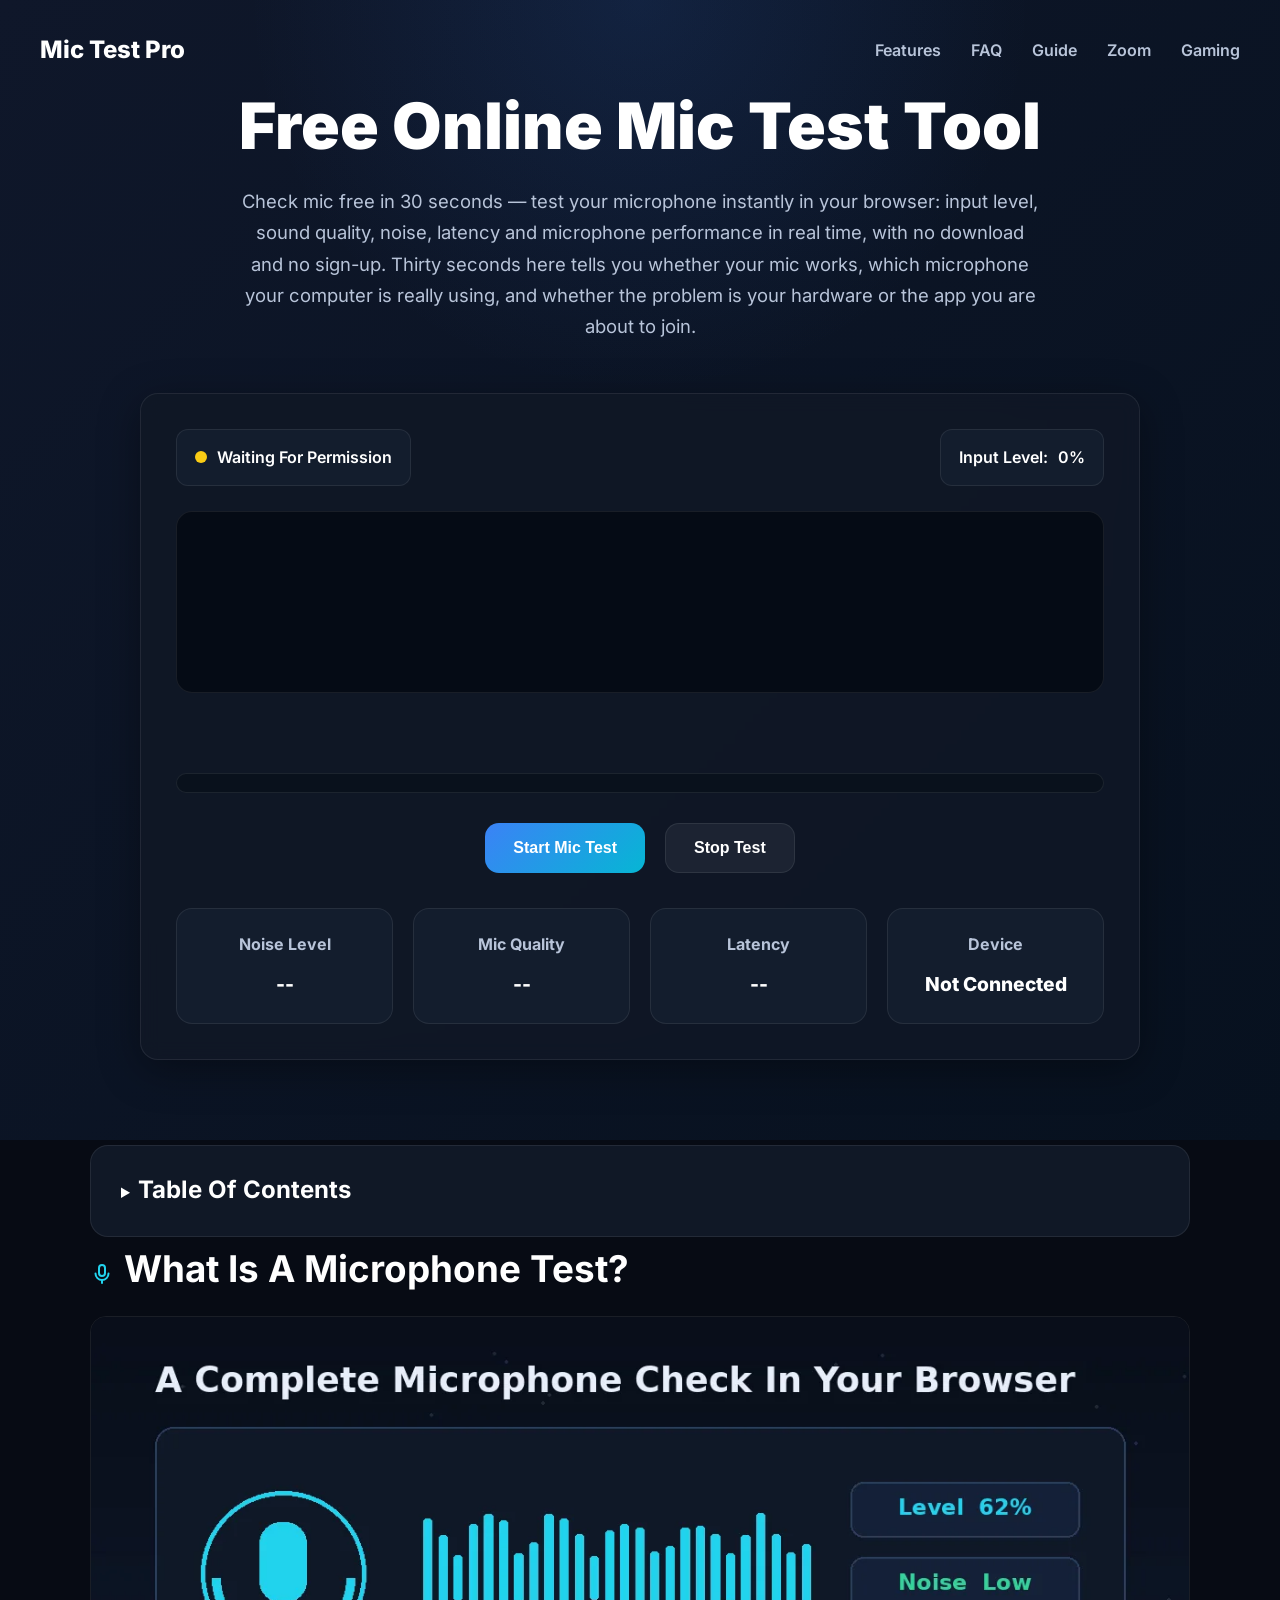
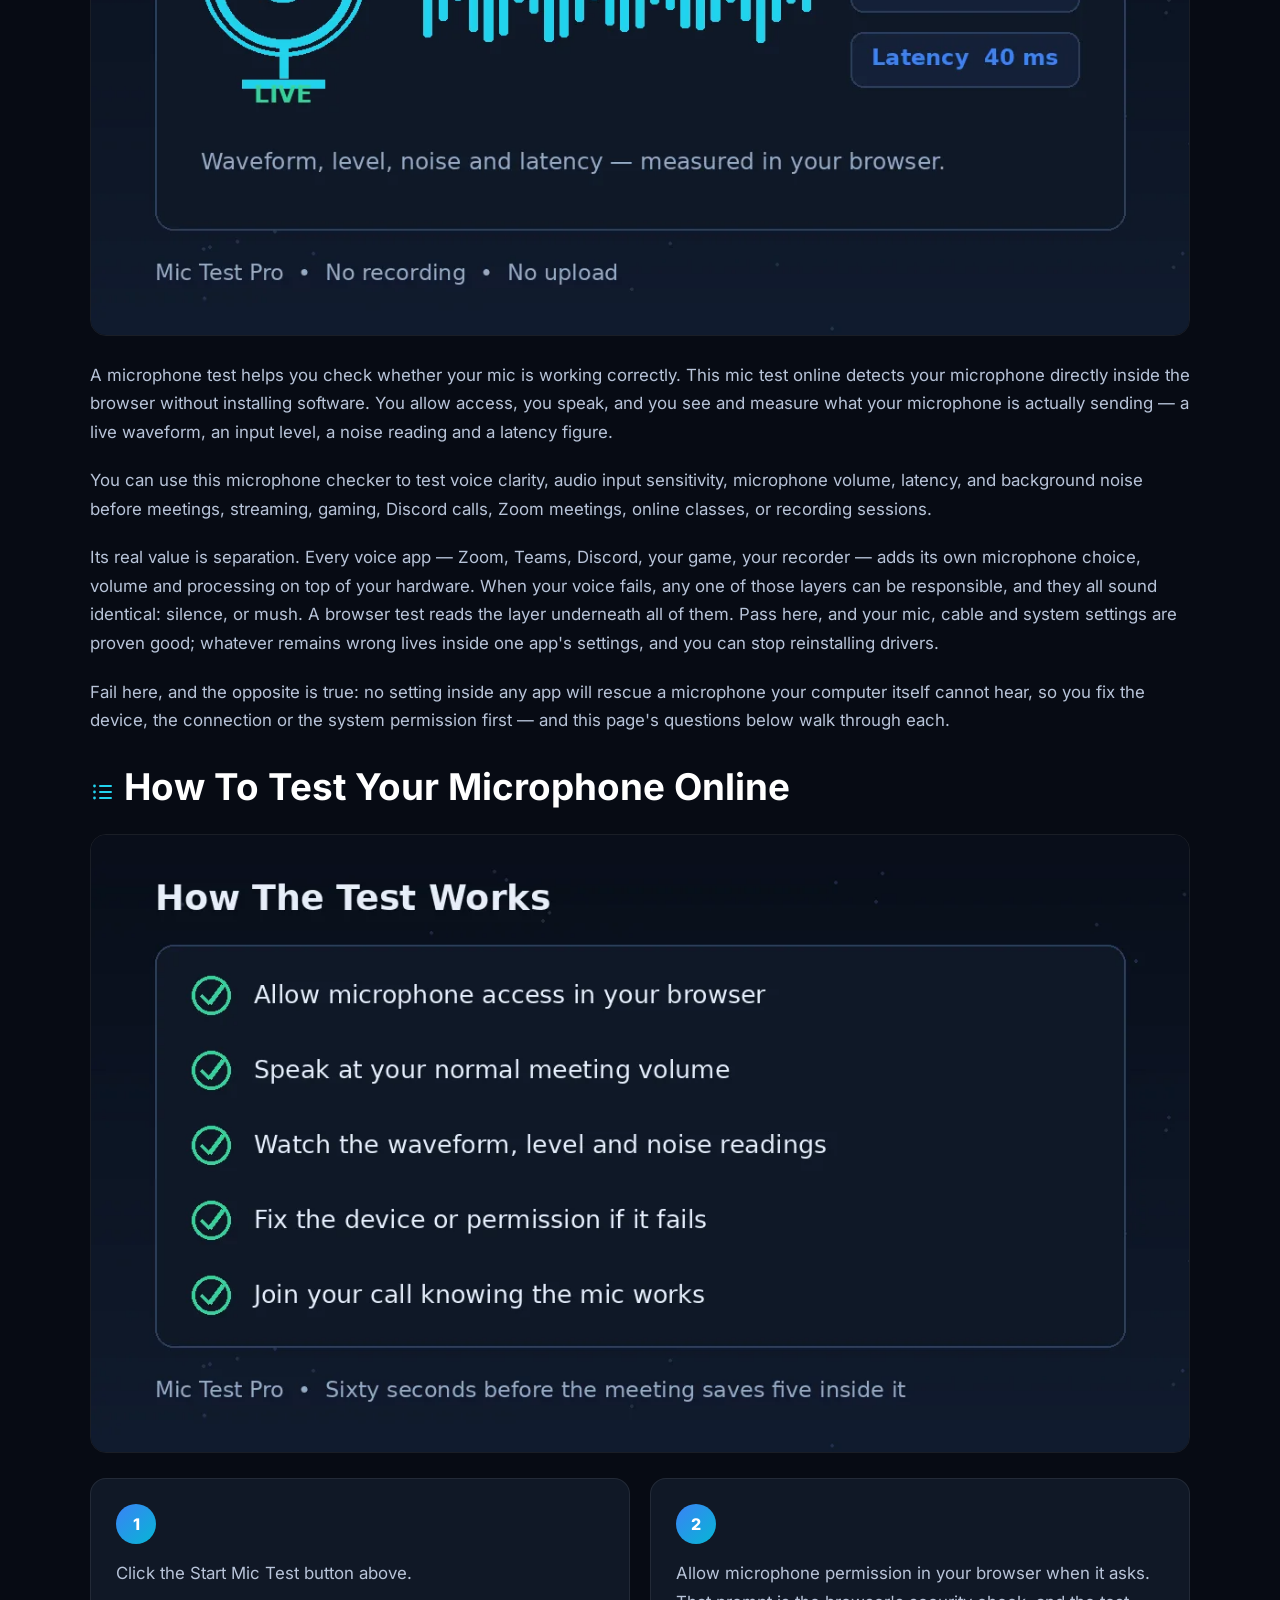
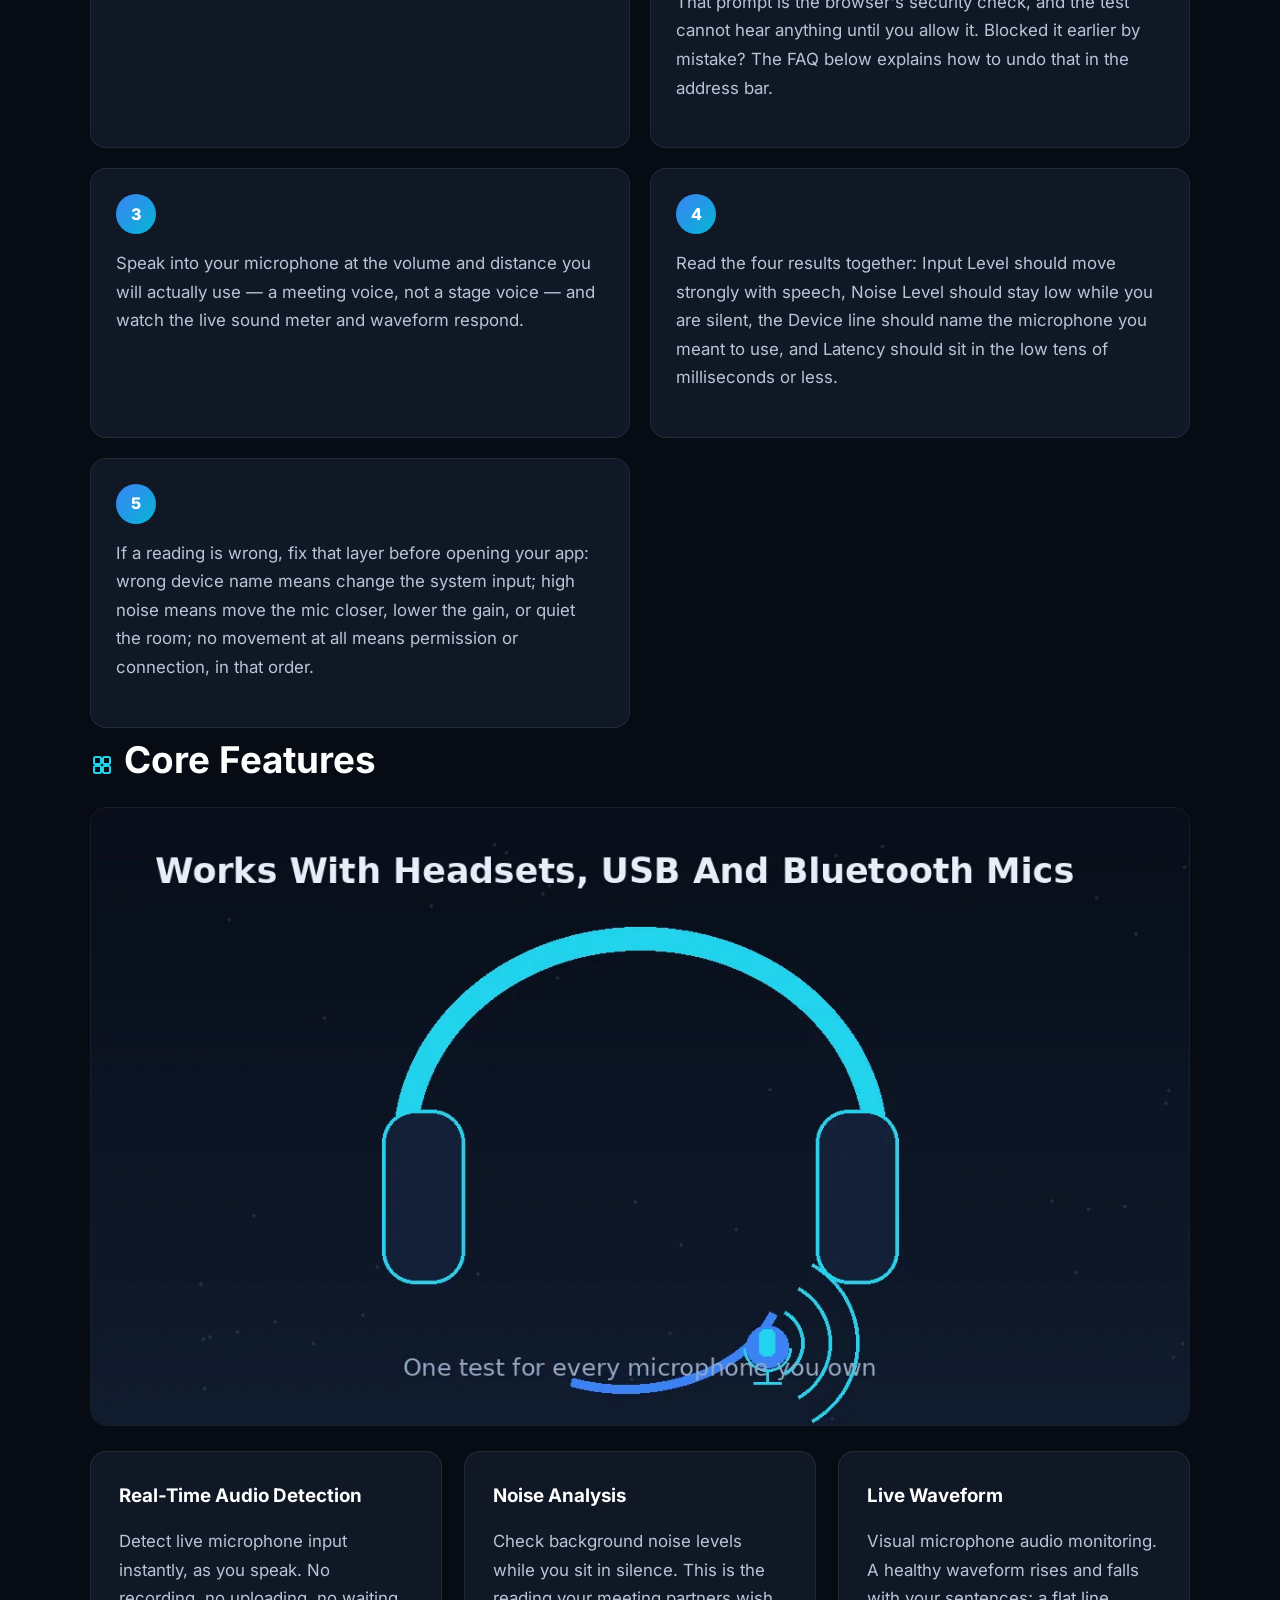
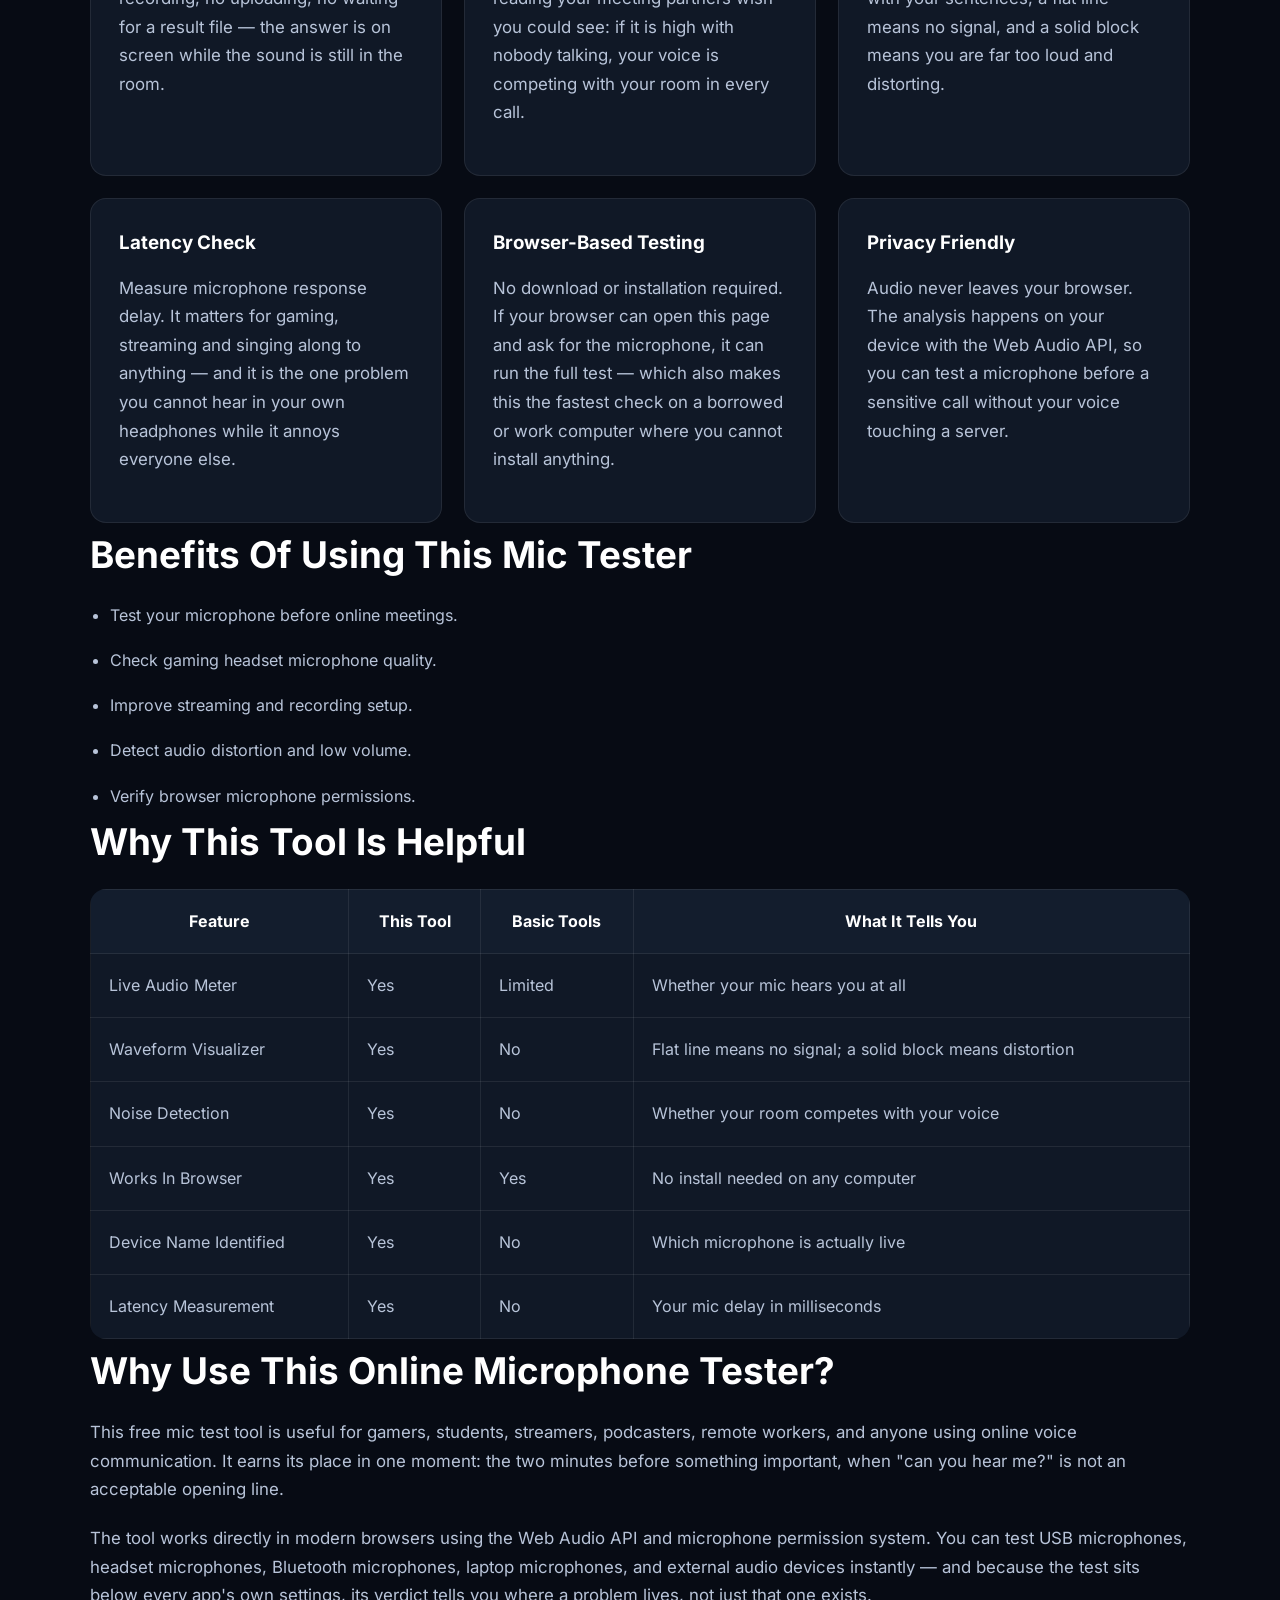
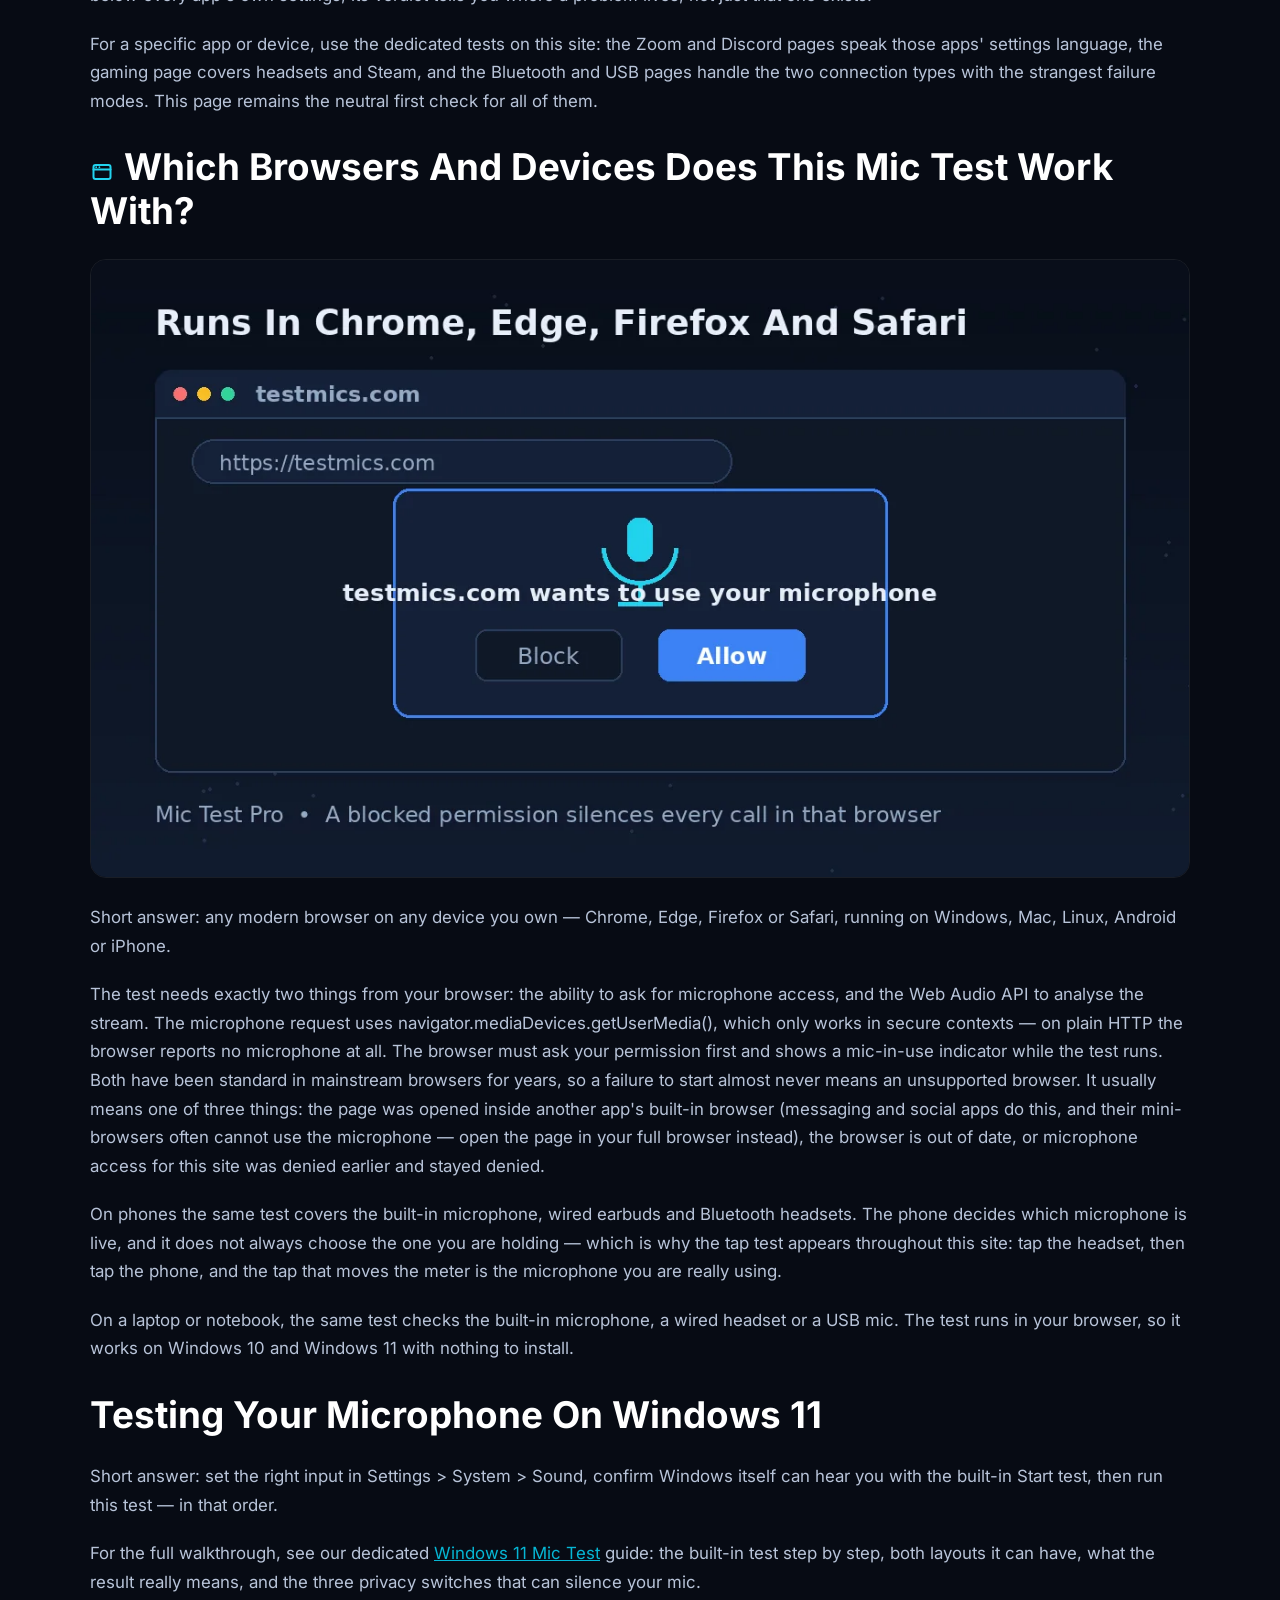
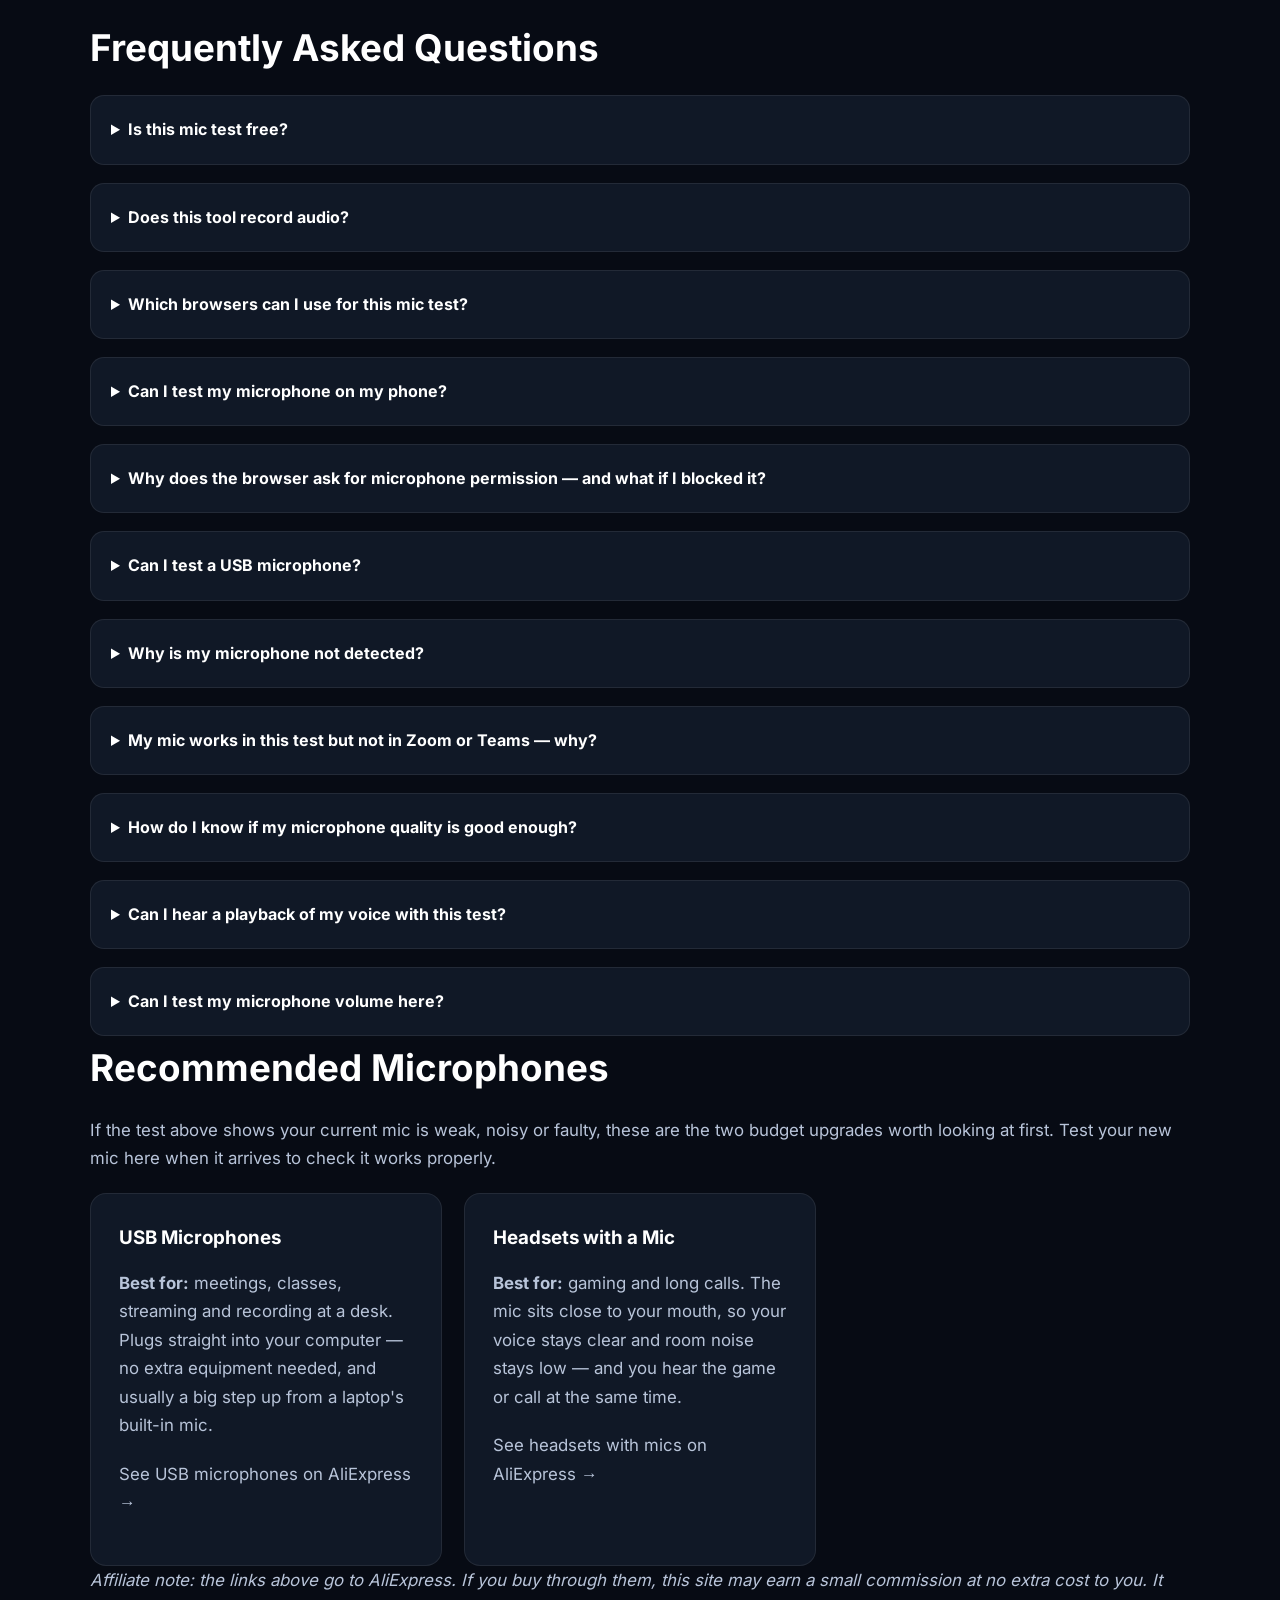
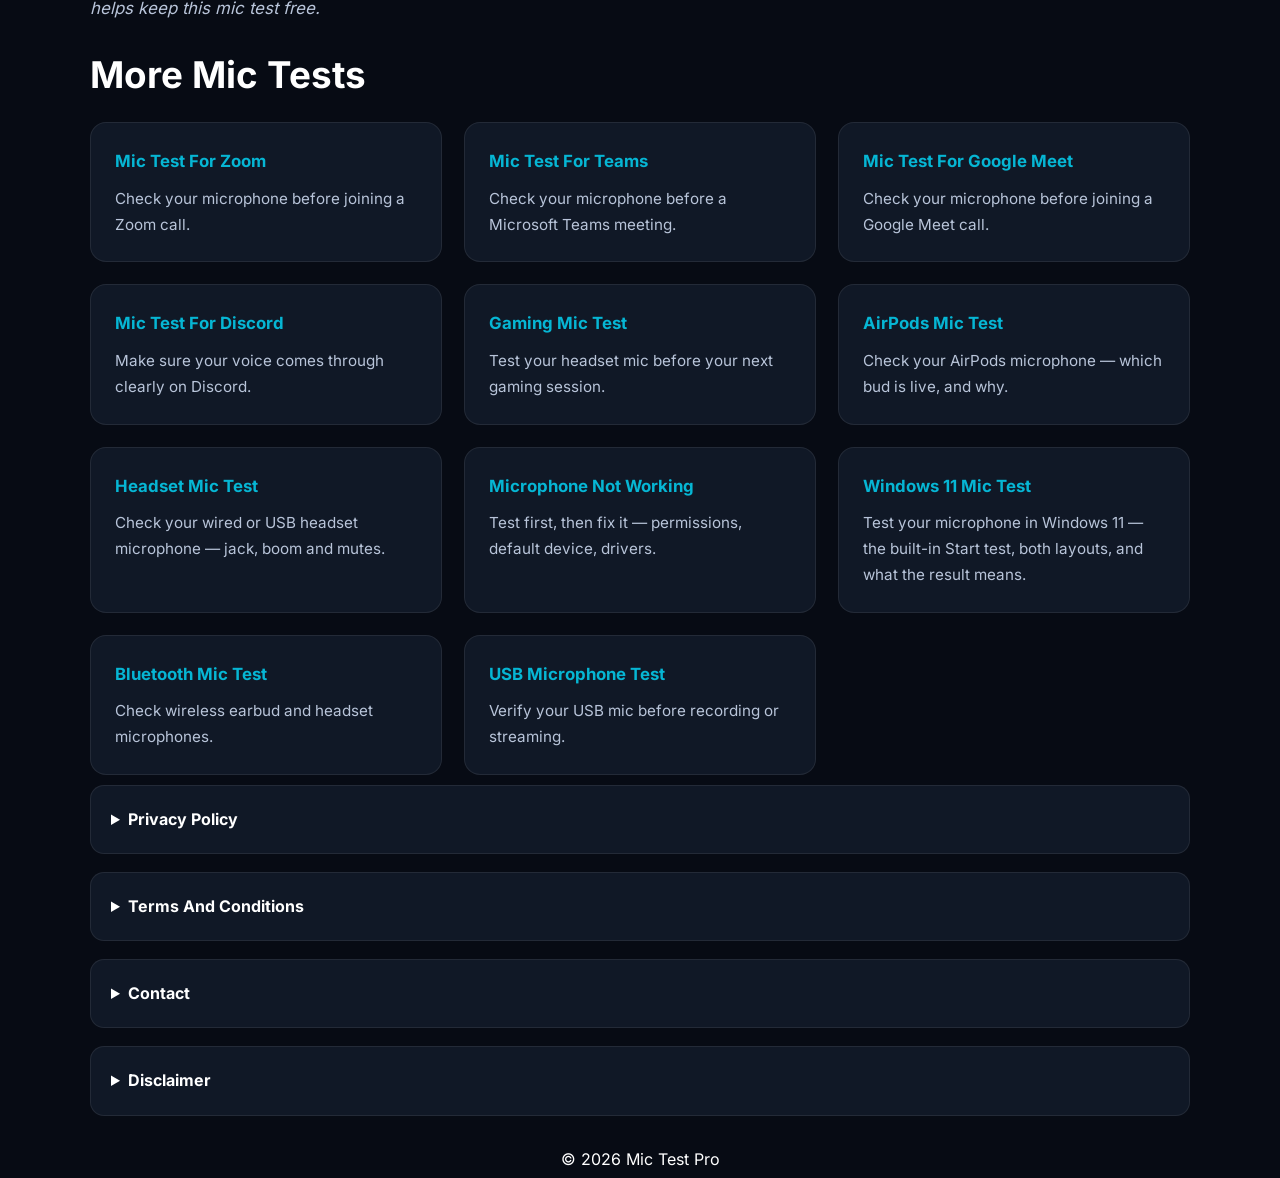
==== commit f9316fa4: "GSC query coverage: 7 honest FAQs + 2 sentences (12 Nov 2026)" ====
--- a/index.html
+++ b/index.html
@@ -1242,6 +1242,22 @@
           "@type": "Answer",
           "text": "Use the three readings together. Input level: normal speech should move the meter strongly without sitting pinned at the very top (that is distortion). Noise level: stay silent for a few seconds — the reading should stay low; a high silent reading means your listeners hear your room as much as you. Latency: lower is better, and anything in the low tens of milliseconds is fine for calls and meetings. If all three behave at your normal speaking distance and volume, your quality is good enough for meetings, classes, streaming and gaming — the remaining differences between microphones are taste, not problems."
         }
+      },
+      {
+        "@type": "Question",
+        "name": "Can I hear a playback of my voice with this test?",
+        "acceptedAnswer": {
+          "@type": "Answer",
+          "text": "No. This test shows your microphone live — the waveform, input level, noise level and latency — but it does not record your voice or play it back. If you want to hear how you sound, use your app's own check: a Teams test call, Discord's Let's Check mic test, or a Zoom test meeting."
+        }
+      },
+      {
+        "@type": "Question",
+        "name": "Can I test my microphone volume here?",
+        "acceptedAnswer": {
+          "@type": "Answer",
+          "text": "Yes — the input level reading is your live volume meter. Speak at your normal volume and watch it move: it should rise strongly without staying pinned at the very top. If it barely moves, raise the input volume in your system sound settings — in Windows, Settings > System > Sound > Input; on a Mac, System Settings > Sound > Input — then test again."
+        }
       }
     ]
   }
@@ -1619,6 +1635,10 @@
       On phones the same test covers the built-in microphone, wired earbuds and Bluetooth headsets. The phone decides which microphone is live, and it does not always choose the one you are holding — which is why the tap test appears throughout this site: tap the headset, then tap the phone, and the tap that moves the meter is the microphone you are really using.
     </p>
 
+    <p>
+      On a laptop or notebook, the same test checks the built-in microphone, a wired headset or a USB mic. The test runs in your browser, so it works on Windows 10 and Windows 11 with nothing to install.
+    </p>
+
   </div>
 
 </section>
@@ -1694,6 +1714,16 @@
       <details>
         <summary>How do I know if my microphone quality is good enough?</summary>
         <p>Use the three readings together. Input level: normal speech should move the meter strongly without sitting pinned at the very top (that is distortion). Noise level: stay silent for a few seconds — the reading should stay low; a high silent reading means your listeners hear your room as much as you. Latency: lower is better, and anything in the low tens of milliseconds is fine for calls and meetings. If all three behave at your normal speaking distance and volume, your quality is good enough for meetings, classes, streaming and gaming — the remaining differences between microphones are taste, not problems.</p>
+      </details>
+
+      <details>
+        <summary>Can I hear a playback of my voice with this test?</summary>
+        <p>No. This test shows your microphone live — the waveform, input level, noise level and latency — but it does not record your voice or play it back. If you want to hear how you sound, use your app's own check: a Teams test call, Discord's Let's Check mic test, or a Zoom test meeting.</p>
+      </details>
+
+      <details>
+        <summary>Can I test my microphone volume here?</summary>
+        <p>Yes — the input level reading is your live volume meter. Speak at your normal volume and watch it move: it should rise strongly without staying pinned at the very top. If it barely moves, raise the input volume in your system sound settings — in Windows, Settings &gt; System &gt; Sound &gt; Input; on a Mac, System Settings &gt; Sound &gt; Input — then test again.</p>
       </details>
 
     </div>
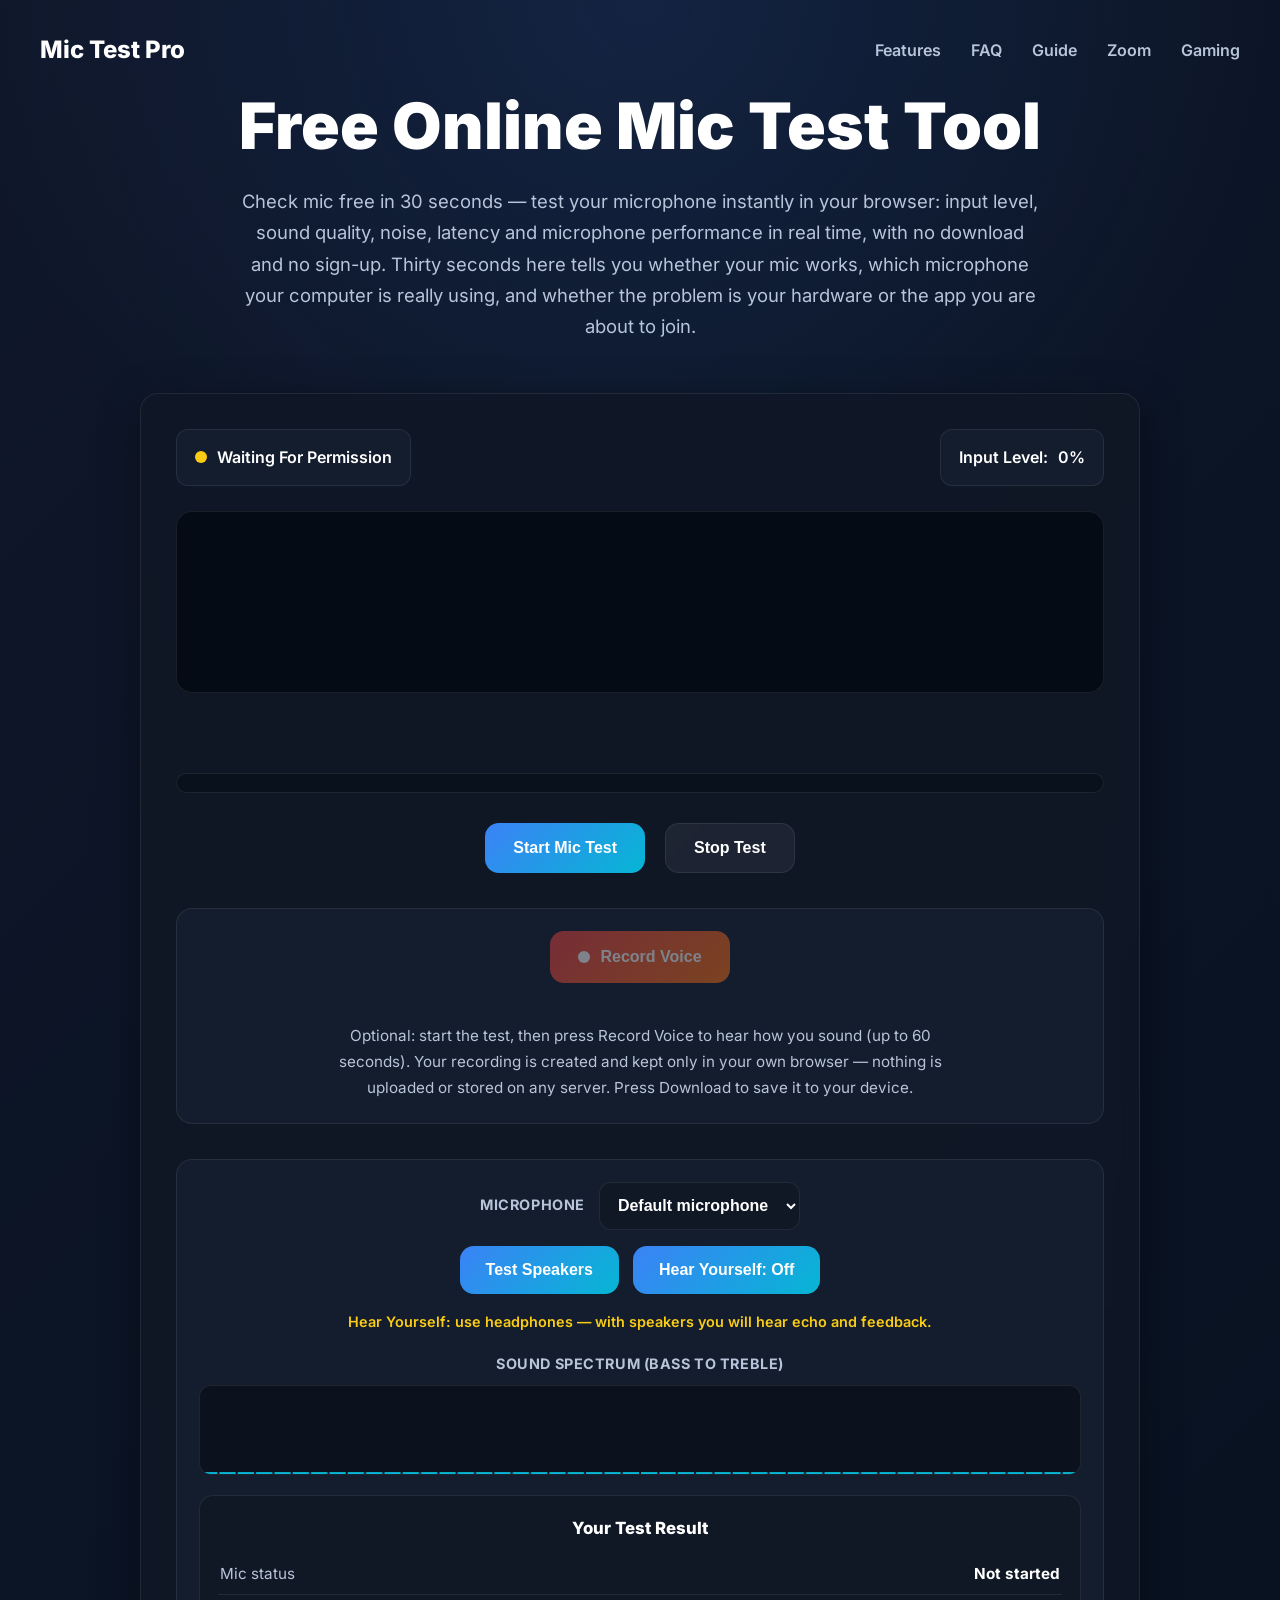
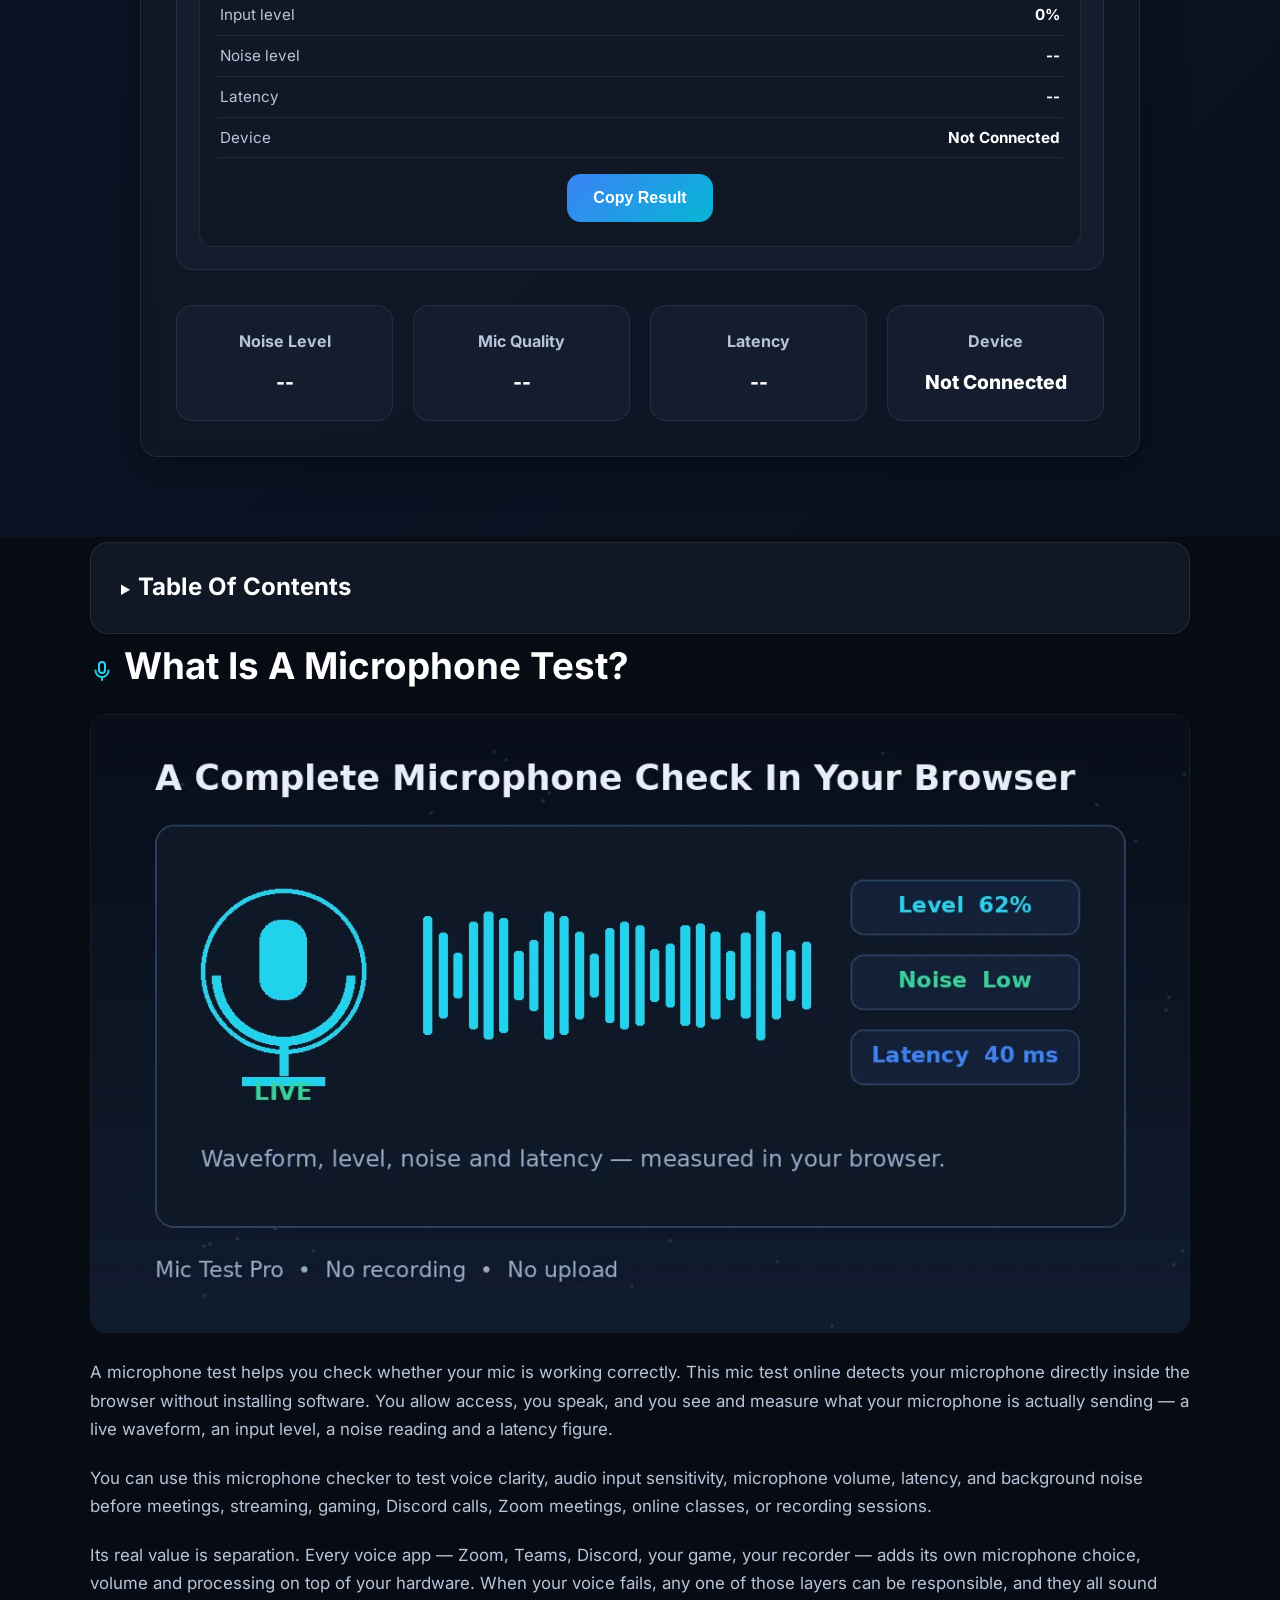
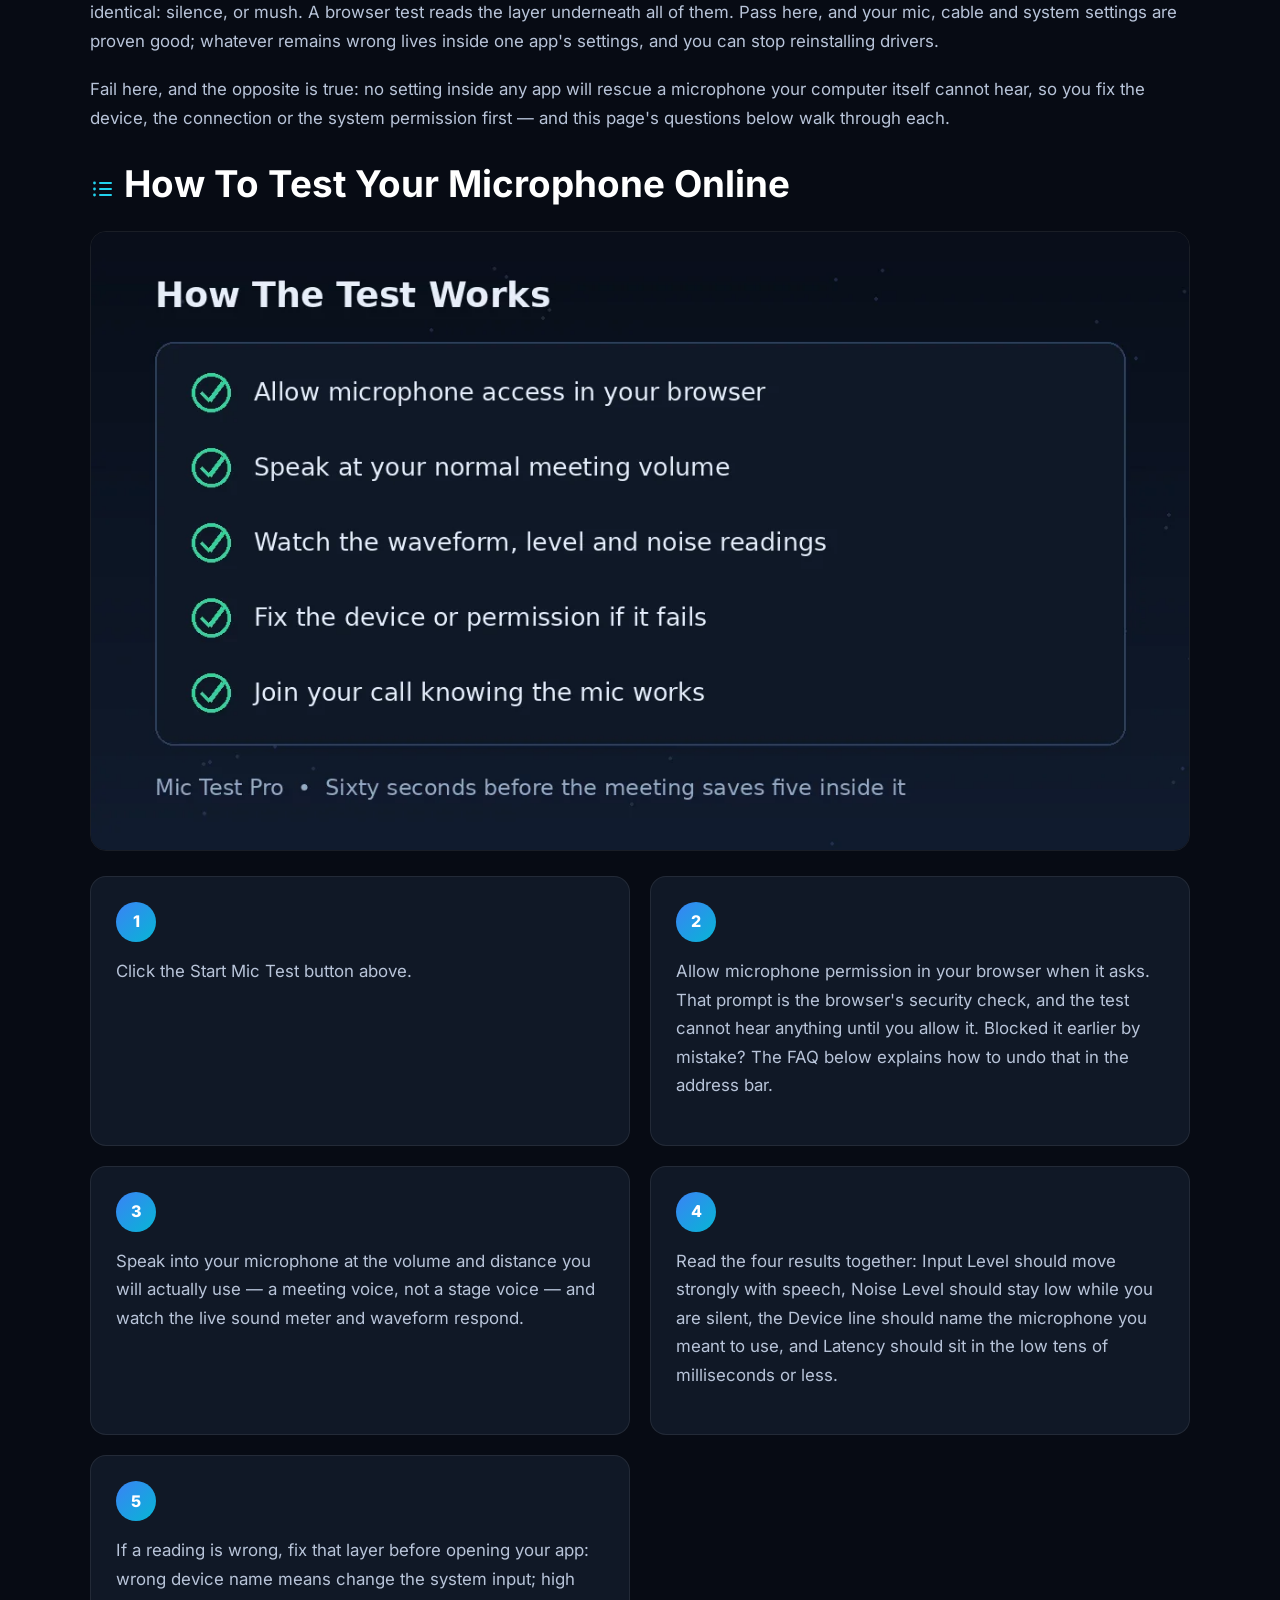
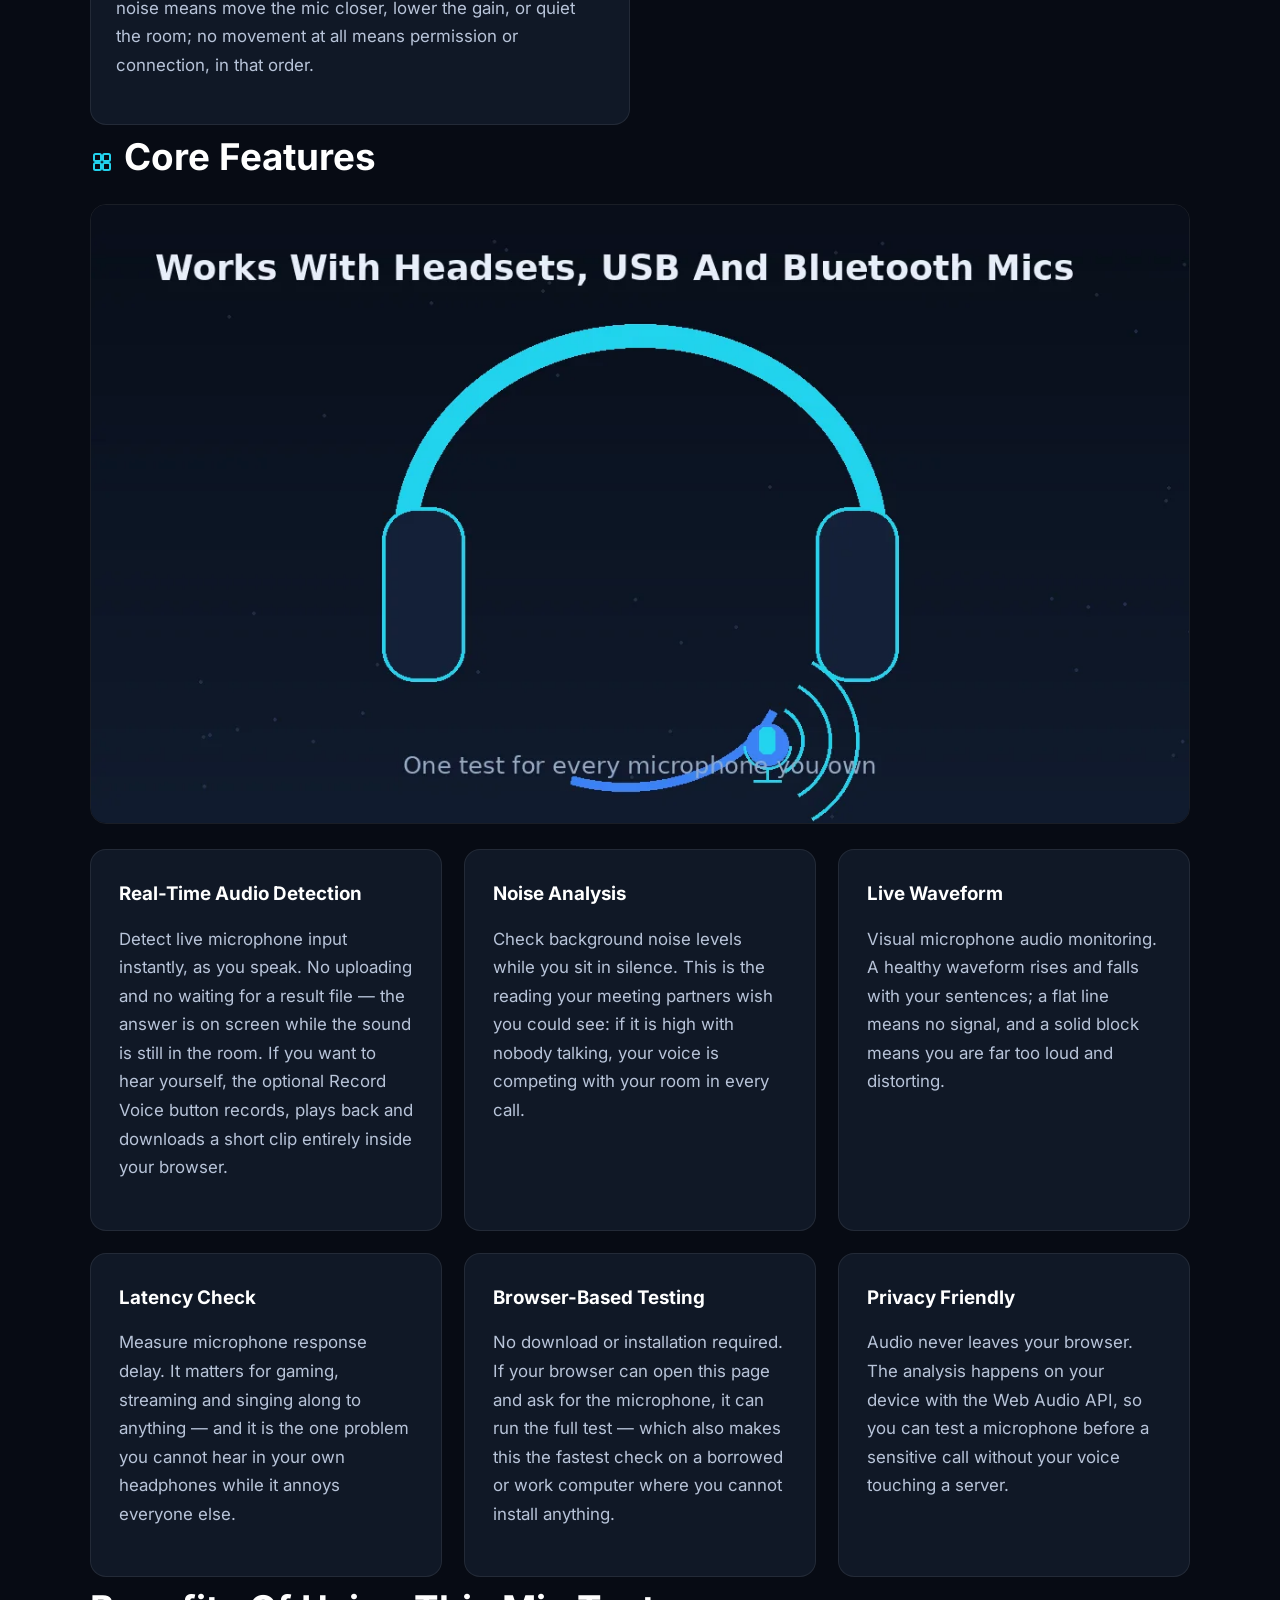
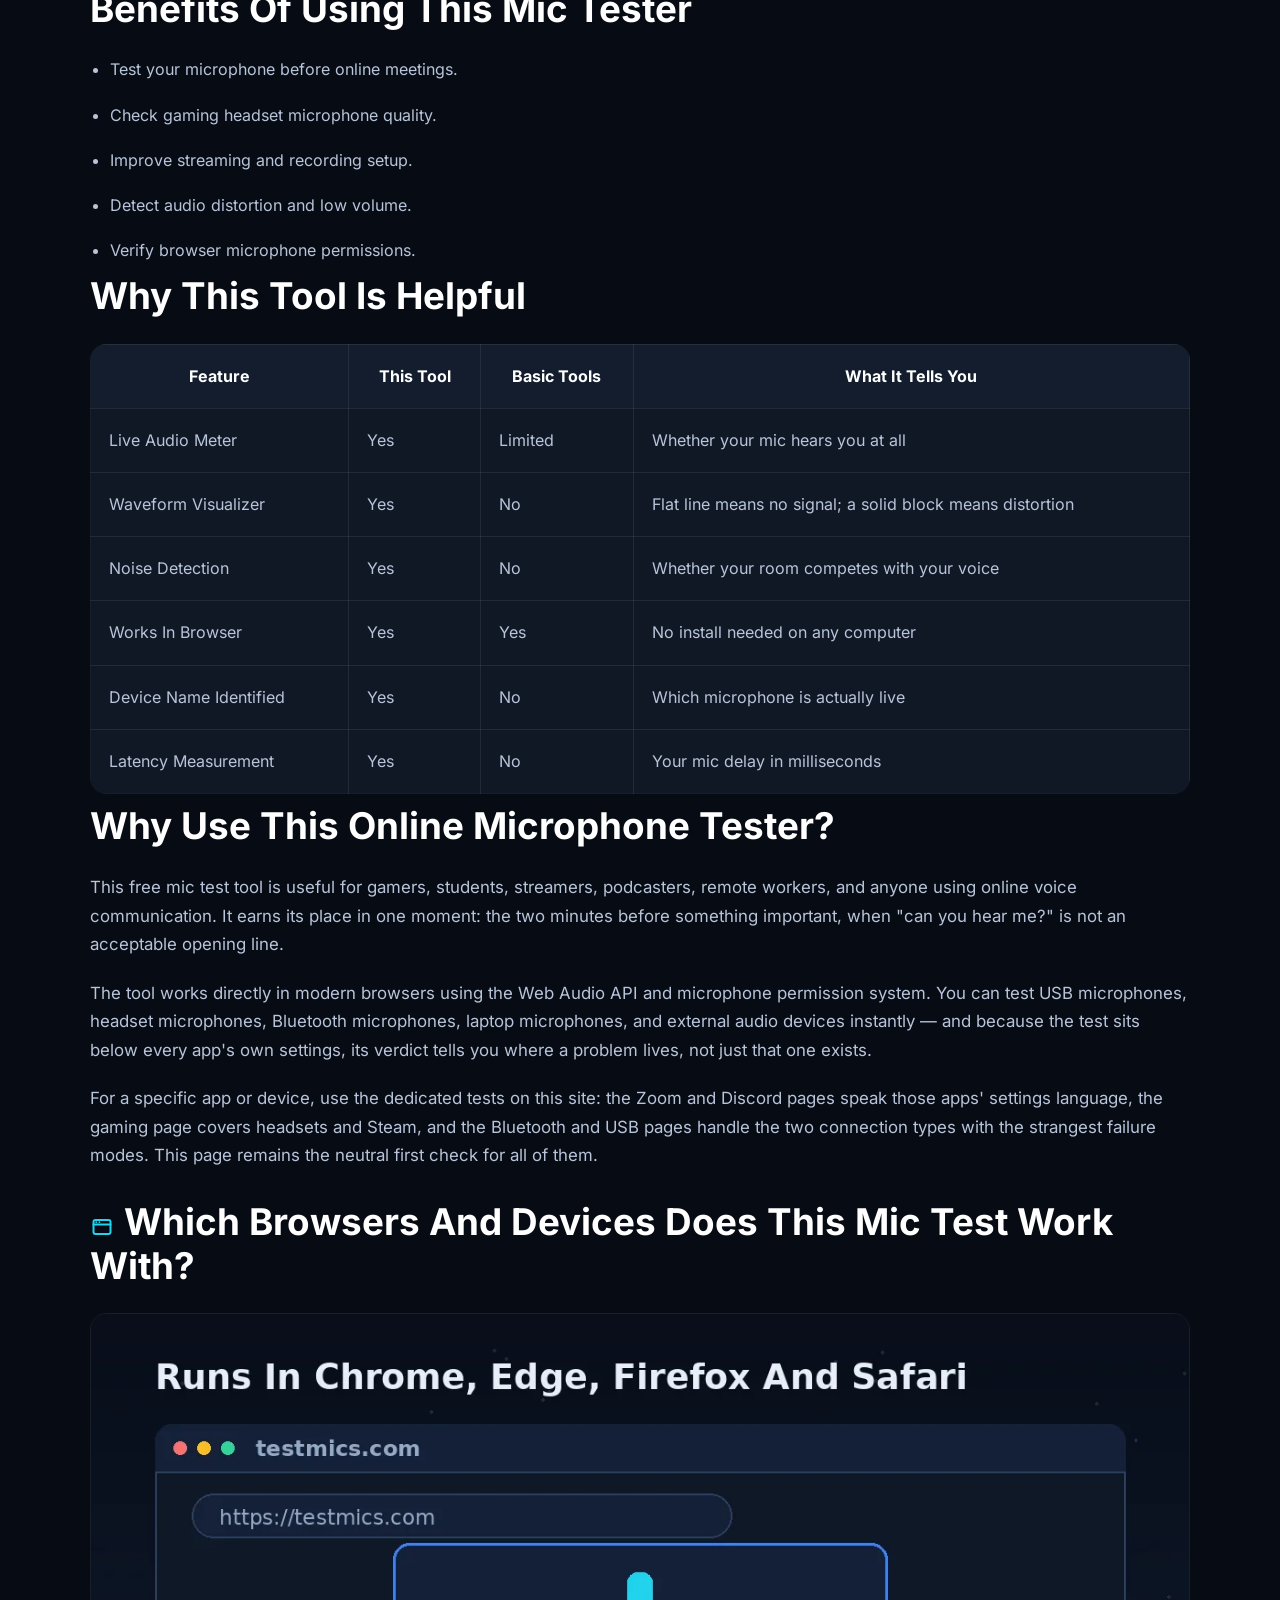
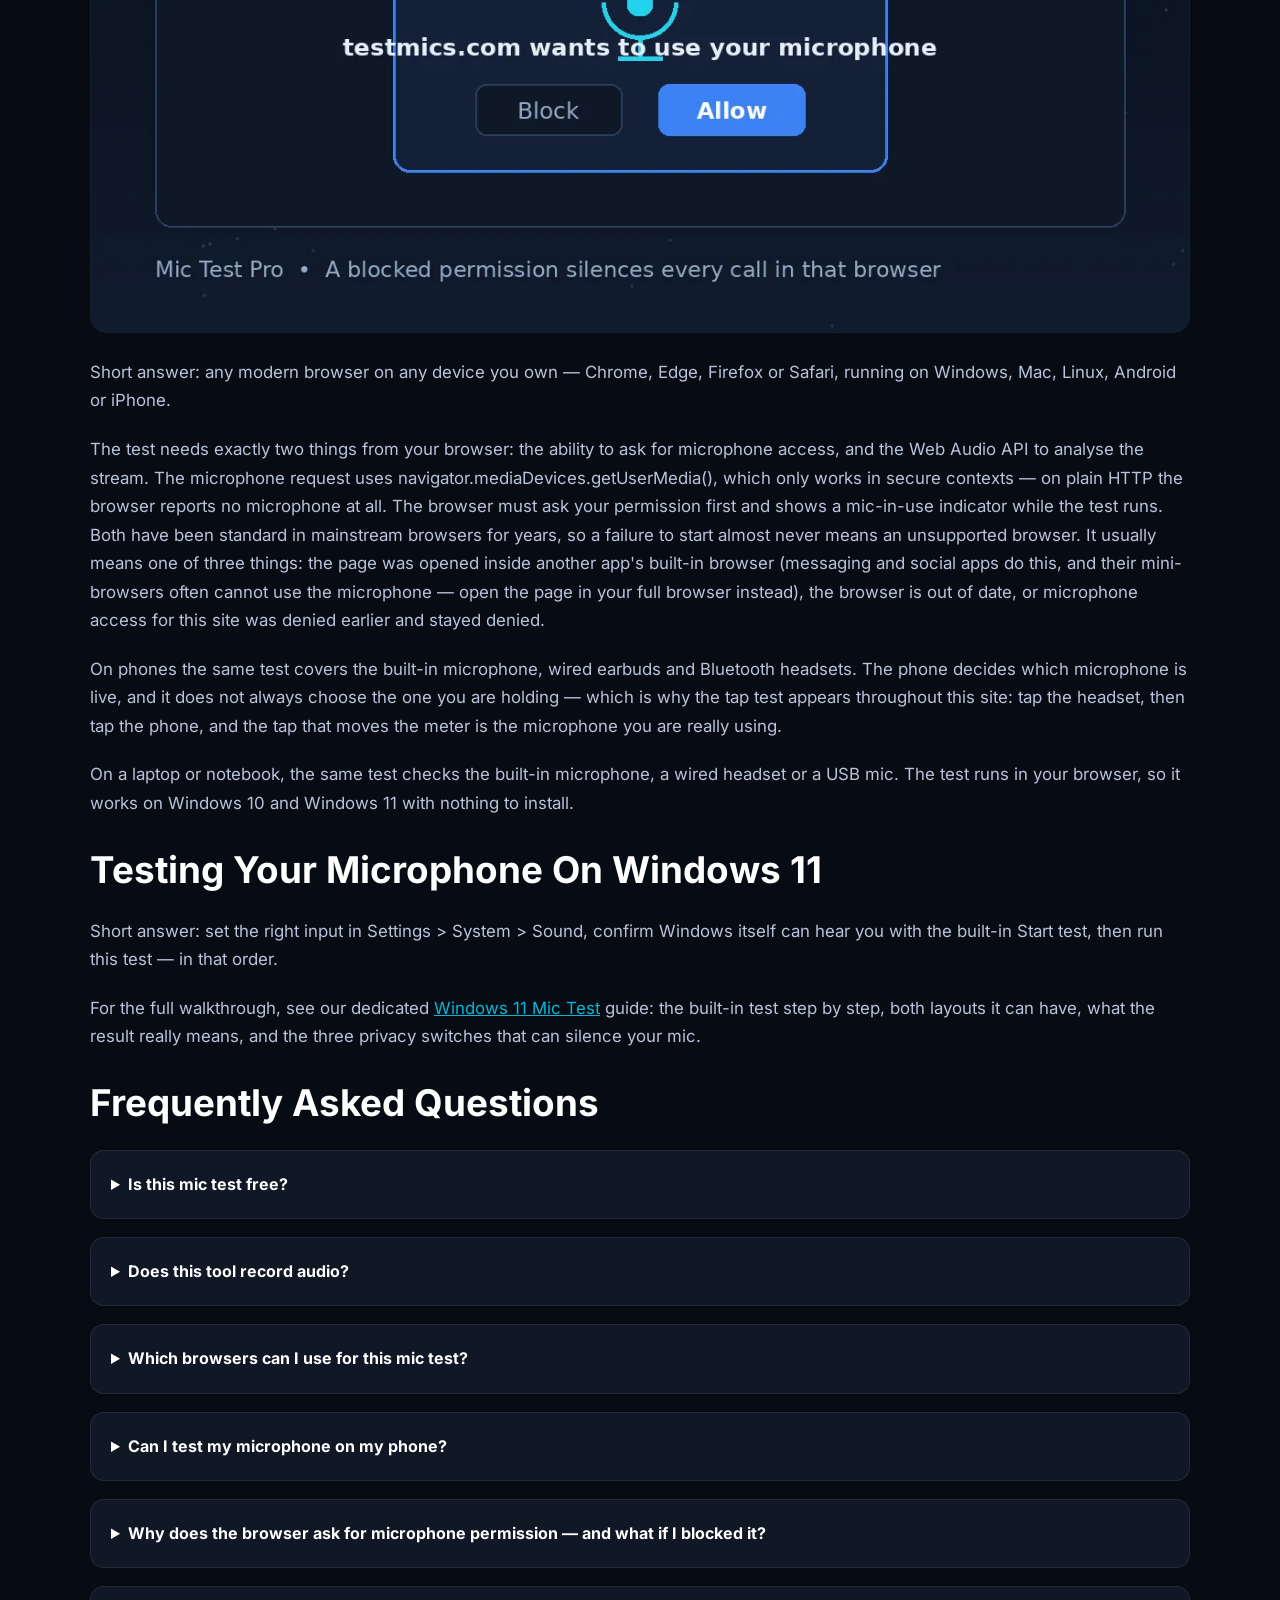
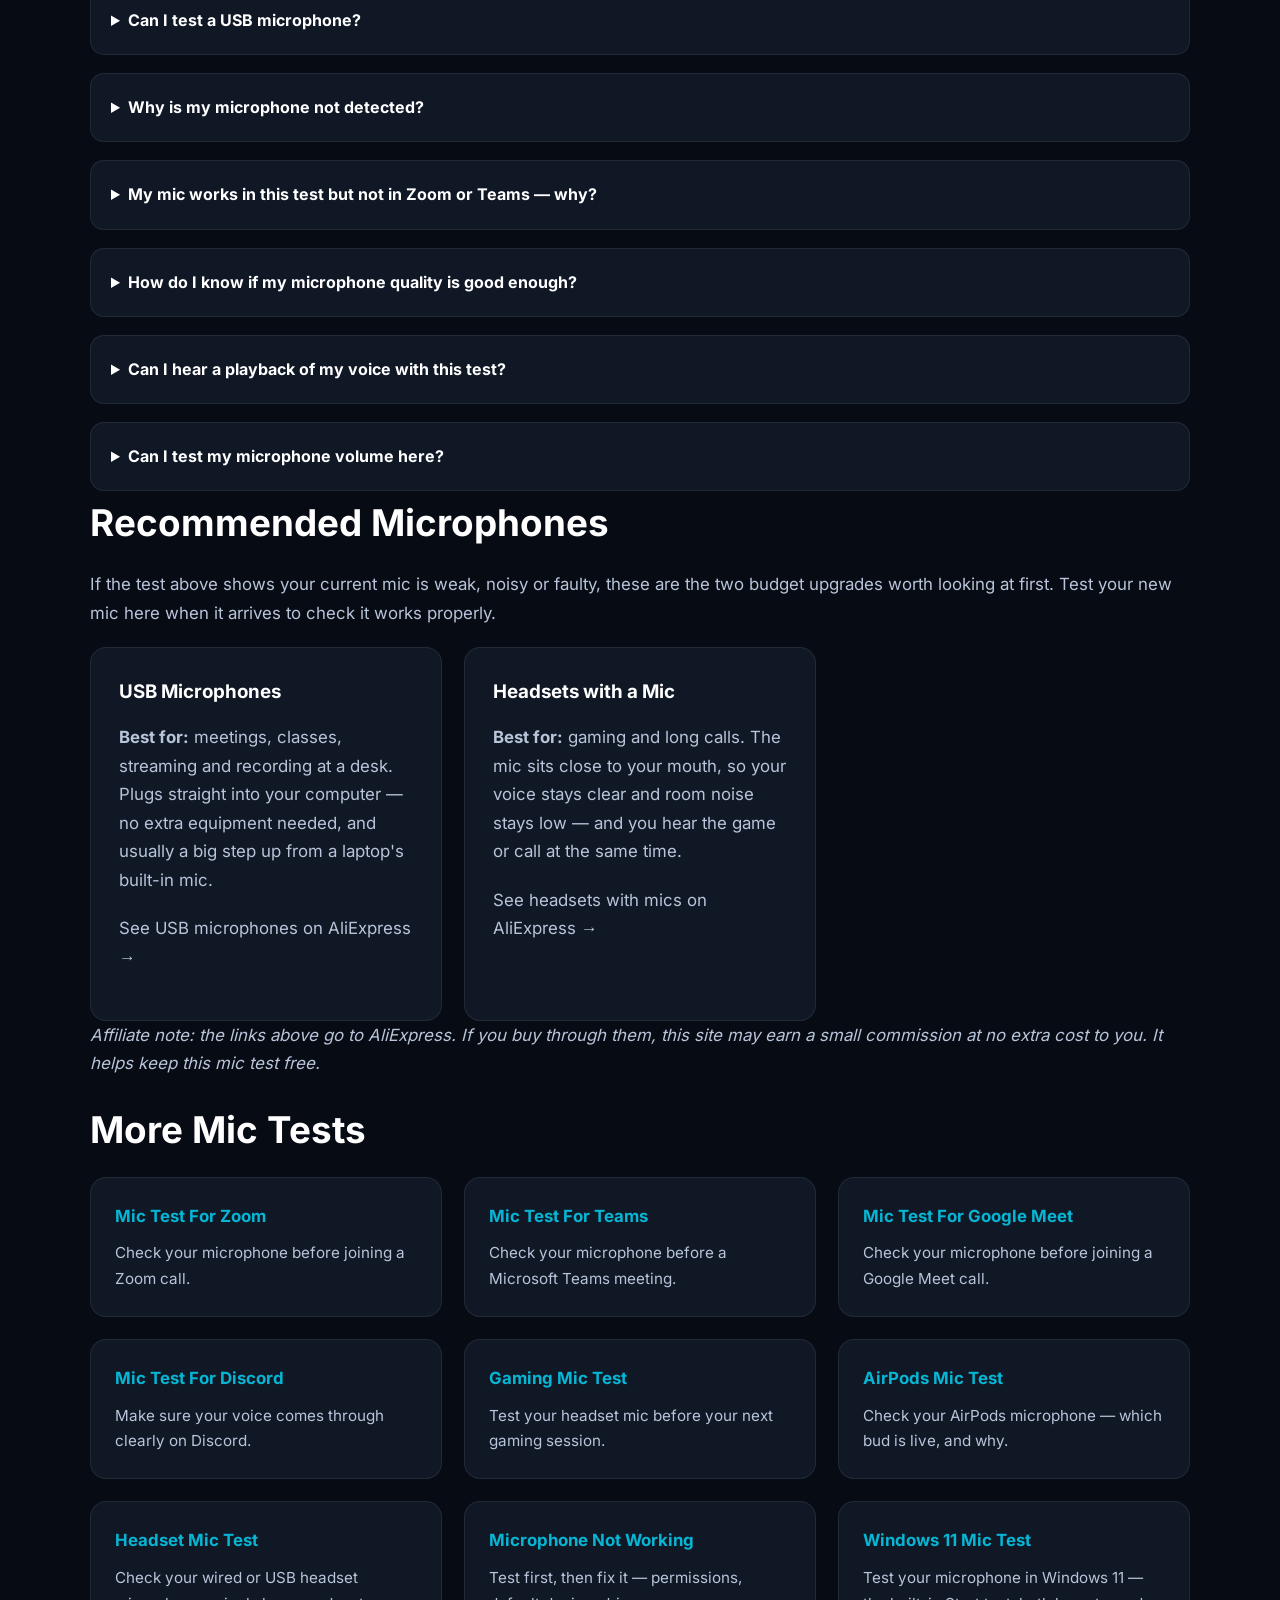
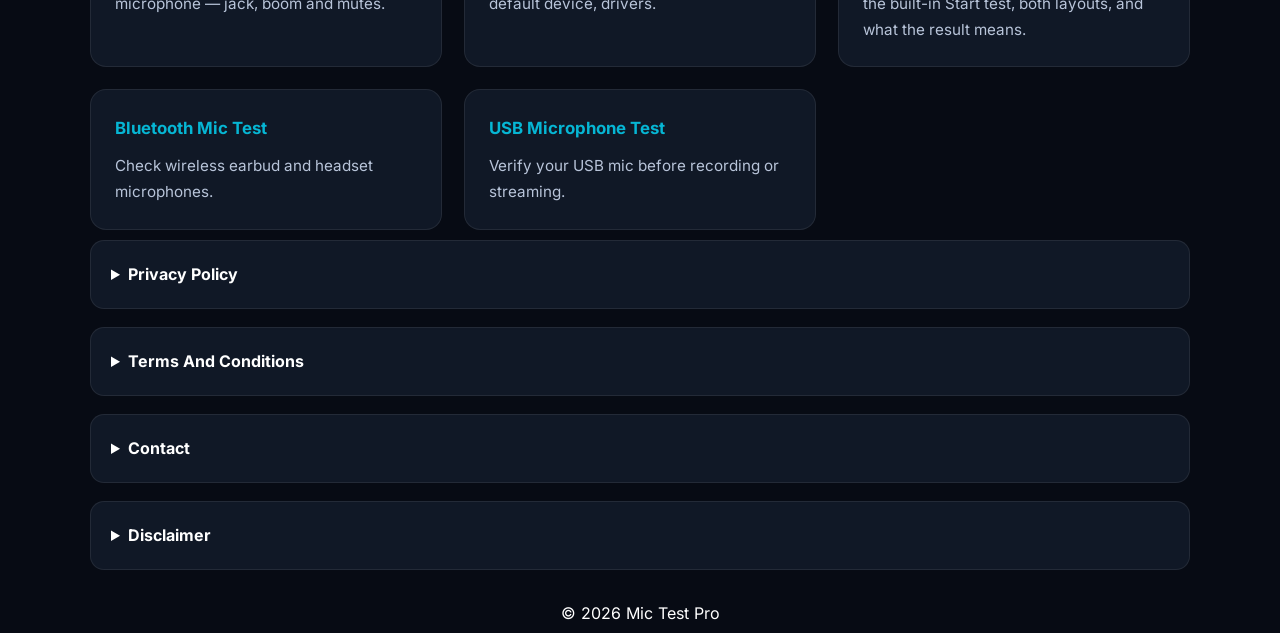
==== commit 09a2f7a3: "Add record/playback/download + speaker test, mic select, result card, spectrum, hear-yourself (addit" ====
--- a/index.html
+++ b/index.html
@@ -1141,6 +1141,565 @@
 :where(.content-section) td a{
   color:var(--cyan);
   text-decoration:underline;
+}
+
+/* =========================
+   RECORD / PLAYBACK / DOWNLOAD
+   (added 2026-11-26)
+========================= */
+
+.record-panel{
+
+  background:
+  var(--card2);
+
+  border:
+  1px solid var(--border);
+
+  border-radius:
+  16px;
+
+  padding:
+  22px;
+
+  margin-bottom:
+  35px;
+
+}
+
+.record-row{
+
+  display:flex;
+
+  align-items:center;
+
+  justify-content:center;
+
+  gap:16px;
+
+  flex-wrap:wrap;
+
+  margin-bottom:16px;
+
+}
+
+#recordBtn{
+
+  display:inline-flex;
+
+  align-items:center;
+
+  justify-content:center;
+
+  gap:10px;
+
+  border:none;
+
+  padding:
+  15px 28px;
+
+  border-radius:
+  14px;
+
+  cursor:pointer;
+
+  font-size:1rem;
+
+  font-weight:700;
+
+  transition:.3s;
+
+  background:
+  linear-gradient(
+  135deg,
+  var(--red),
+  #f97316
+  );
+
+  color:white;
+
+  min-height:52px;
+
+}
+
+#recordBtn:hover:not(:disabled){
+
+  transform:
+  translateY(-2px);
+
+}
+
+#recordBtn:disabled{
+
+  opacity:.45;
+
+  cursor:not-allowed;
+
+}
+
+.record-dot{
+
+  width:12px;
+
+  height:12px;
+
+  border-radius:50%;
+
+  background:white;
+
+  flex:none;
+
+}
+
+#recordBtn.recording .record-dot{
+
+  animation:pulse 1s infinite;
+
+}
+
+.record-timer{
+
+  font-size:1.15rem;
+
+  font-weight:800;
+
+  color:var(--red);
+
+  font-variant-numeric:
+  tabular-nums;
+
+}
+
+.record-status{
+
+  color:var(--cyan);
+
+  font-size:.95rem;
+
+  font-weight:600;
+
+  text-align:center;
+
+  min-height:1.6em;
+
+  margin-bottom:16px;
+
+}
+
+.record-status:empty{
+
+  margin-bottom:0;
+
+}
+
+.playback-wrap{
+
+  display:flex;
+
+  flex-direction:column;
+
+  gap:14px;
+
+  align-items:center;
+
+  margin-bottom:16px;
+
+}
+
+.playback-wrap[hidden]{
+
+  display:none;
+
+}
+
+.playback-wrap audio{
+
+  width:100%;
+
+  max-width:520px;
+
+}
+
+.download-btn{
+
+  display:inline-flex;
+
+  align-items:center;
+
+  justify-content:center;
+
+  padding:
+  13px 26px;
+
+  border-radius:
+  14px;
+
+  background:
+  linear-gradient(
+  135deg,
+  var(--green),
+  var(--cyan)
+  );
+
+  color:white;
+
+  font-weight:700;
+
+  text-decoration:none;
+
+  transition:.3s;
+
+  min-height:48px;
+
+}
+
+.download-btn:hover{
+
+  transform:
+  translateY(-2px);
+
+}
+
+.record-note{
+
+  color:var(--text2);
+
+  font-size:.95rem;
+
+  text-align:center;
+
+  max-width:640px;
+
+  margin:auto;
+
+}
+
+@media(max-width:700px){
+
+  .record-panel{
+
+    padding:18px;
+
+  }
+
+  #recordBtn{
+
+    width:100%;
+
+  }
+
+  .download-btn{
+
+    width:100%;
+
+  }
+
+}
+
+/* =========================
+   EXTRA TOOL FEATURES
+   (added 2026-11-26)
+   Speaker test, mic select,
+   hear-yourself monitor,
+   spectrum, result summary
+========================= */
+
+.extras-panel{
+
+  background:
+  var(--card2);
+
+  border:
+  1px solid var(--border);
+
+  border-radius:
+  16px;
+
+  padding:
+  22px;
+
+  margin-bottom:
+  35px;
+
+}
+
+.extras-row{
+
+  display:flex;
+
+  align-items:center;
+
+  justify-content:center;
+
+  gap:14px;
+
+  flex-wrap:wrap;
+
+  margin-bottom:16px;
+
+}
+
+.extras-label{
+
+  color:var(--text2);
+
+  font-size:.9rem;
+
+  font-weight:700;
+
+  letter-spacing:.04em;
+
+  text-transform:uppercase;
+
+}
+
+.mic-select{
+
+  background:var(--card);
+
+  color:var(--text);
+
+  border:
+  1px solid var(--border);
+
+  border-radius:12px;
+
+  padding:12px 14px;
+
+  font-size:1rem;
+
+  font-weight:600;
+
+  min-height:48px;
+
+  max-width:100%;
+
+  cursor:pointer;
+
+}
+
+.extras-btn{
+
+  display:inline-flex;
+
+  align-items:center;
+
+  justify-content:center;
+
+  gap:10px;
+
+  border:none;
+
+  padding:
+  13px 26px;
+
+  border-radius:
+  14px;
+
+  cursor:pointer;
+
+  font-size:1rem;
+
+  font-weight:700;
+
+  transition:.3s;
+
+  background:
+  linear-gradient(
+  135deg,
+  var(--blue),
+  var(--cyan)
+  );
+
+  color:white;
+
+  min-height:48px;
+
+}
+
+.extras-btn:hover:not(:disabled){
+
+  transform:
+  translateY(-2px);
+
+}
+
+.extras-btn:disabled{
+
+  opacity:.45;
+
+  cursor:not-allowed;
+
+}
+
+.monitor-btn.on{
+
+  background:
+  linear-gradient(
+  135deg,
+  var(--green),
+  var(--cyan)
+  );
+
+}
+
+.extras-status{
+
+  color:var(--cyan);
+
+  font-size:.95rem;
+
+  font-weight:600;
+
+  text-align:center;
+
+  min-height:1.6em;
+
+  margin-bottom:10px;
+
+}
+
+.extras-status:empty{
+
+  margin-bottom:0;
+
+  min-height:0;
+
+}
+
+.monitor-warning{
+
+  color:var(--yellow);
+
+  font-size:.9rem;
+
+  font-weight:600;
+
+  text-align:center;
+
+  margin-bottom:18px;
+
+}
+
+.spectrum-wrap{
+
+  display:flex;
+
+  flex-direction:column;
+
+  gap:8px;
+
+  margin-bottom:20px;
+
+}
+
+#spectrumCanvas{
+
+  width:100%;
+
+  height:90px;
+
+  background:rgba(0,0,0,.35);
+
+  border:
+  1px solid var(--border);
+
+  border-radius:12px;
+
+}
+
+.summary-card{
+
+  background:var(--card);
+
+  border:
+  1px solid var(--border);
+
+  border-radius:14px;
+
+  padding:18px;
+
+}
+
+.summary-title{
+
+  font-size:1.05rem;
+
+  font-weight:800;
+
+  text-align:center;
+
+  margin-bottom:12px;
+
+}
+
+.summary-row{
+
+  display:flex;
+
+  justify-content:space-between;
+
+  gap:16px;
+
+  padding:7px 2px;
+
+  border-bottom:
+  1px solid var(--border);
+
+  color:var(--text2);
+
+  font-size:.95rem;
+
+}
+
+.summary-row span:last-child{
+
+  color:var(--text);
+
+  font-weight:700;
+
+  text-align:right;
+
+  overflow-wrap:anywhere;
+
+}
+
+.summary-card .extras-row{
+
+  margin-top:16px;
+
+  margin-bottom:6px;
+
+}
+
+@media(max-width:700px){
+
+  .extras-panel{
+
+    padding:18px;
+
+  }
+
+  .extras-btn{
+
+    width:100%;
+
+  }
+
+  .mic-select{
+
+    width:100%;
+
+  }
+
+  .extras-row .extras-label{
+
+    width:100%;
+
+    text-align:center;
+
+  }
+
 }
 </style>
 
@@ -1184,7 +1743,7 @@
         "name": "Does this tool record audio?",
         "acceptedAnswer": {
           "@type": "Answer",
-          "text": "No. Audio stays inside your browser. The test analyses your microphone stream on your own device to draw the waveform and calculate the readings — nothing is recorded, uploaded or stored anywhere."
+          "text": "Only when you press Record Voice. Audio stays inside your browser. The test analyses your microphone stream on your own device to draw the waveform and calculate the readings. If you record, the clip is created and kept only in your own browser so you can play it back or download it — nothing is uploaded or stored on any server."
         }
       },
       {
@@ -1248,7 +1807,7 @@
         "name": "Can I hear a playback of my voice with this test?",
         "acceptedAnswer": {
           "@type": "Answer",
-          "text": "No. This test shows your microphone live — the waveform, input level, noise level and latency — but it does not record your voice or play it back. If you want to hear how you sound, use your app's own check: a Teams test call, Discord's Let's Check mic test, or a Zoom test meeting."
+          "text": "Yes. This test shows your microphone live — the waveform, input level, noise level and latency — and with the Record Voice button you can record a short clip, play it back and download it, all inside your browser. For a final check inside a specific app, you can still use the app's own check: a Teams test call, Discord's Let's Check mic test, or a Zoom test meeting."
         }
       },
       {
@@ -1332,6 +1891,103 @@
 
       </div>
 
+      <div class="record-panel">
+
+        <div class="record-row">
+
+          <button id="recordBtn" aria-label="Record your voice" disabled>
+            <span class="record-dot"></span>
+            <span id="recordBtnText">Record Voice</span>
+          </button>
+
+          <span id="recordTimer" class="record-timer" hidden>00:00</span>
+
+        </div>
+
+        <p id="recordStatus" class="record-status" role="status" aria-live="polite"></p>
+
+        <div id="playbackWrap" class="playback-wrap" hidden>
+
+          <audio id="playbackAudio" controls aria-label="Play back your recording"></audio>
+
+          <a id="downloadBtn" class="download-btn" href="#" download="mic-test-recording.wav">Download Recording (.wav)</a>
+
+        </div>
+
+        <p class="record-note">
+          Optional: start the test, then press Record Voice to hear how you sound (up to 60 seconds). Your recording is created and kept only in your own browser — nothing is uploaded or stored on any server. Press Download to save it to your device.
+        </p>
+
+      </div>
+
+      <div class="extras-panel">
+
+        <div class="extras-row">
+
+          <label class="extras-label" for="micSelect">Microphone</label>
+
+          <select id="micSelect" class="mic-select" aria-label="Choose which microphone to test">
+            <option value="">Default microphone</option>
+          </select>
+
+        </div>
+
+        <div class="extras-row">
+
+          <button id="speakerBtn" class="extras-btn" aria-label="Play a test sound to check your speakers or headphones">
+            Test Speakers
+          </button>
+
+          <button id="monitorBtn" class="extras-btn monitor-btn" aria-pressed="false" aria-label="Hear your own voice through your headphones">
+            <span id="monitorBtnText">Hear Yourself: Off</span>
+          </button>
+
+        </div>
+
+        <p id="speakerStatus" class="extras-status" role="status" aria-live="polite"></p>
+
+        <p id="monitorStatus" class="extras-status" role="status" aria-live="polite"></p>
+
+        <p class="monitor-warning">
+          Hear Yourself: use headphones — with speakers you will hear echo and feedback.
+        </p>
+
+        <div class="spectrum-wrap">
+
+          <span class="extras-label">Sound spectrum (bass to treble)</span>
+
+          <canvas id="spectrumCanvas" role="img" aria-label="Live sound spectrum bars, bass on the left to treble on the right"></canvas>
+
+        </div>
+
+        <div class="summary-card">
+
+          <h3 class="summary-title">Your Test Result</h3>
+
+          <div class="summary-row"><span>Mic status</span><span id="sumStatus">Not started</span></div>
+
+          <div class="summary-row"><span>Input level</span><span id="sumLevel">0%</span></div>
+
+          <div class="summary-row"><span>Noise level</span><span id="sumNoise">--</span></div>
+
+          <div class="summary-row"><span>Latency</span><span id="sumLatency">--</span></div>
+
+          <div class="summary-row"><span>Device</span><span id="sumDevice">Not Connected</span></div>
+
+          <div class="extras-row">
+
+            <button id="copyResultBtn" class="extras-btn" aria-label="Copy your test result as text">
+              Copy Result
+            </button>
+
+          </div>
+
+          <p id="copyStatus" class="extras-status" role="status" aria-live="polite"></p>
+
+        </div>
+
+      </div>
+
       <div class="tool-grid">
 
         <div class="info-card">
@@ -1471,7 +2127,7 @@
 
       <div class="feature-card">
         <h3>Real-Time Audio Detection</h3>
-        <p>Detect live microphone input instantly, as you speak. No recording, no uploading, no waiting for a result file — the answer is on screen while the sound is still in the room.</p>
+        <p>Detect live microphone input instantly, as you speak. No uploading and no waiting for a result file — the answer is on screen while the sound is still in the room. If you want to hear yourself, the optional Record Voice button records, plays back and downloads a short clip entirely inside your browser.</p>
       </div>
 
       <div class="feature-card">
@@ -1678,7 +2334,7 @@
 
       <details>
         <summary>Does this tool record audio?</summary>
-        <p>No. Audio stays inside your browser. The test analyses your microphone stream on your own device to draw the waveform and calculate the readings — nothing is recorded, uploaded or stored anywhere.</p>
+        <p>Only when you press Record Voice. Audio stays inside your browser. The test analyses your microphone stream on your own device to draw the waveform and calculate the readings. If you record, the clip is created and kept only in your own browser so you can play it back or download it — nothing is uploaded or stored on any server.</p>
       </details>
 
       <details>
@@ -1718,7 +2374,7 @@
 
       <details>
         <summary>Can I hear a playback of my voice with this test?</summary>
-        <p>No. This test shows your microphone live — the waveform, input level, noise level and latency — but it does not record your voice or play it back. If you want to hear how you sound, use your app's own check: a Teams test call, Discord's Let's Check mic test, or a Zoom test meeting.</p>
+        <p>Yes. This test shows your microphone live — the waveform, input level, noise level and latency — and with the Record Voice button you can record a short clip, play it back and download it, all inside your browser. For a final check inside a specific app, you can still use the app's own check: a Teams test call, Discord's Let's Check mic test, or a Zoom test meeting.</p>
       </details>
 
       <details>
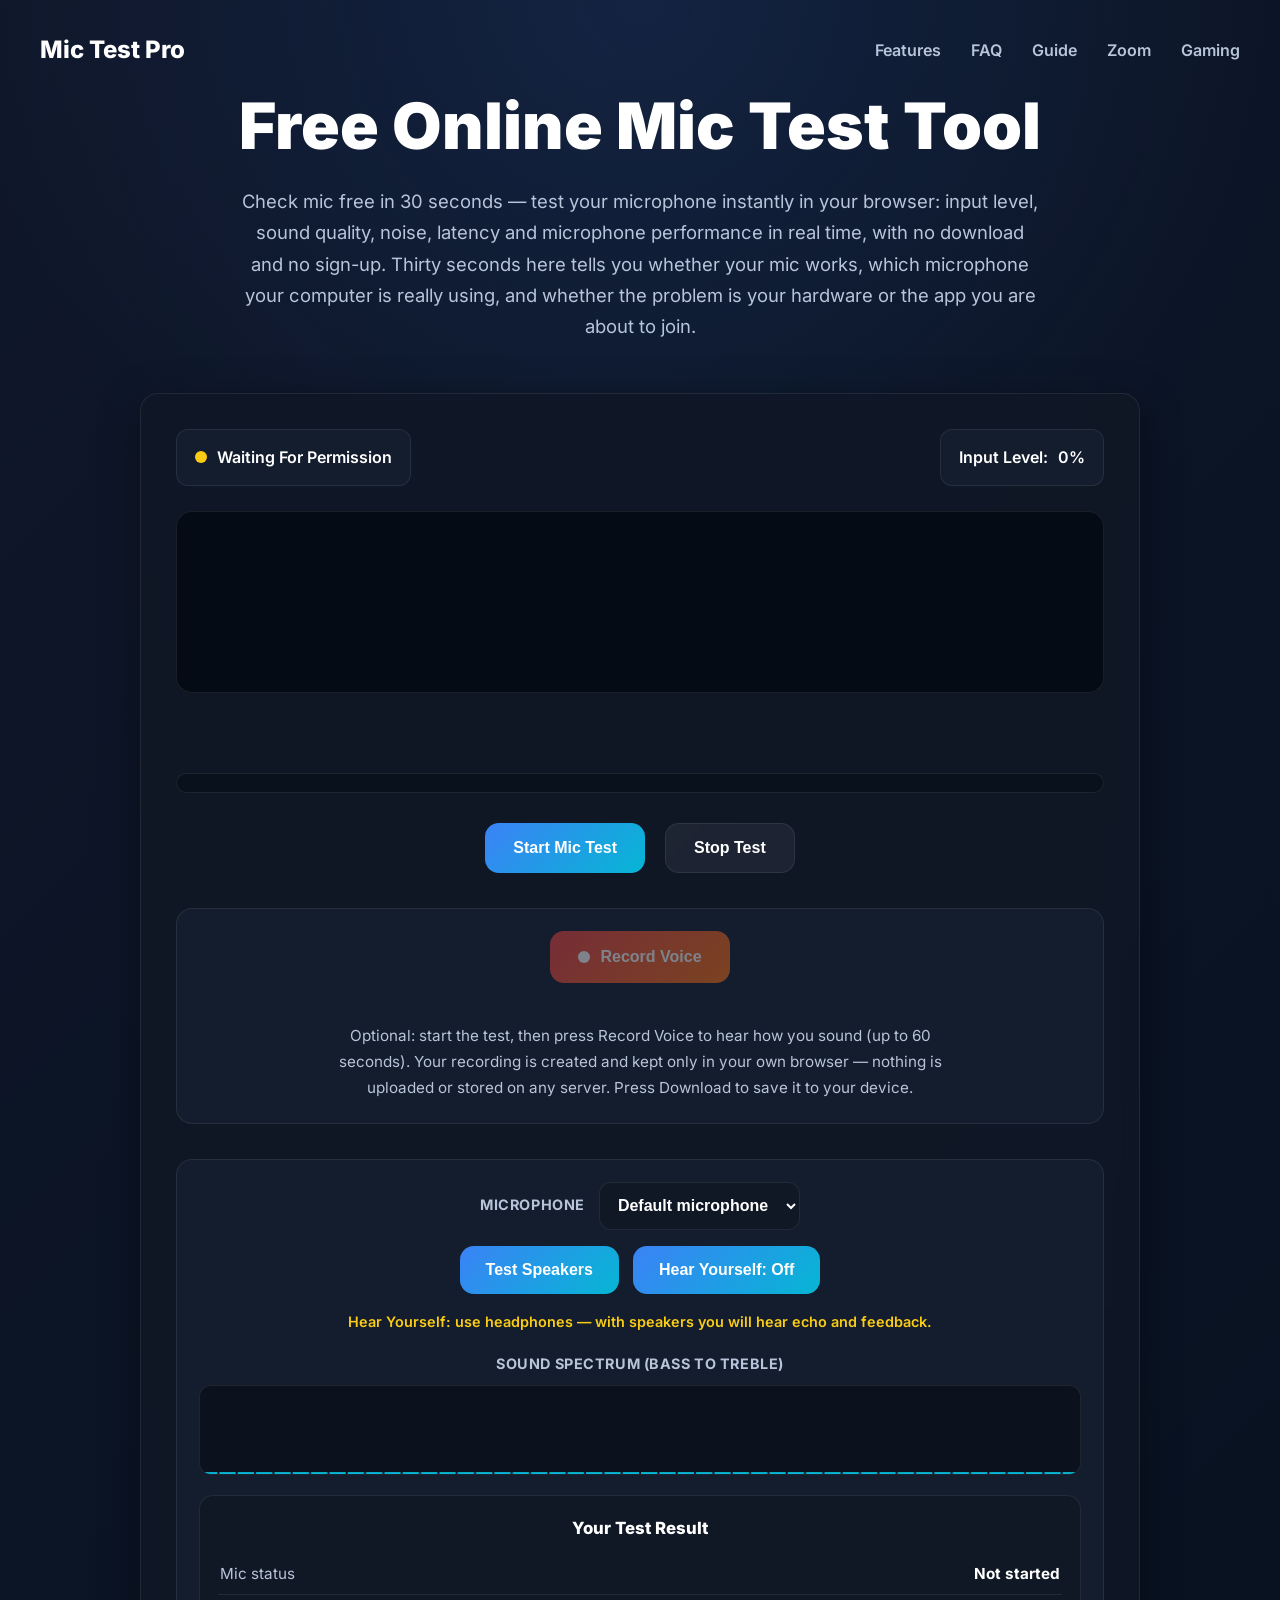
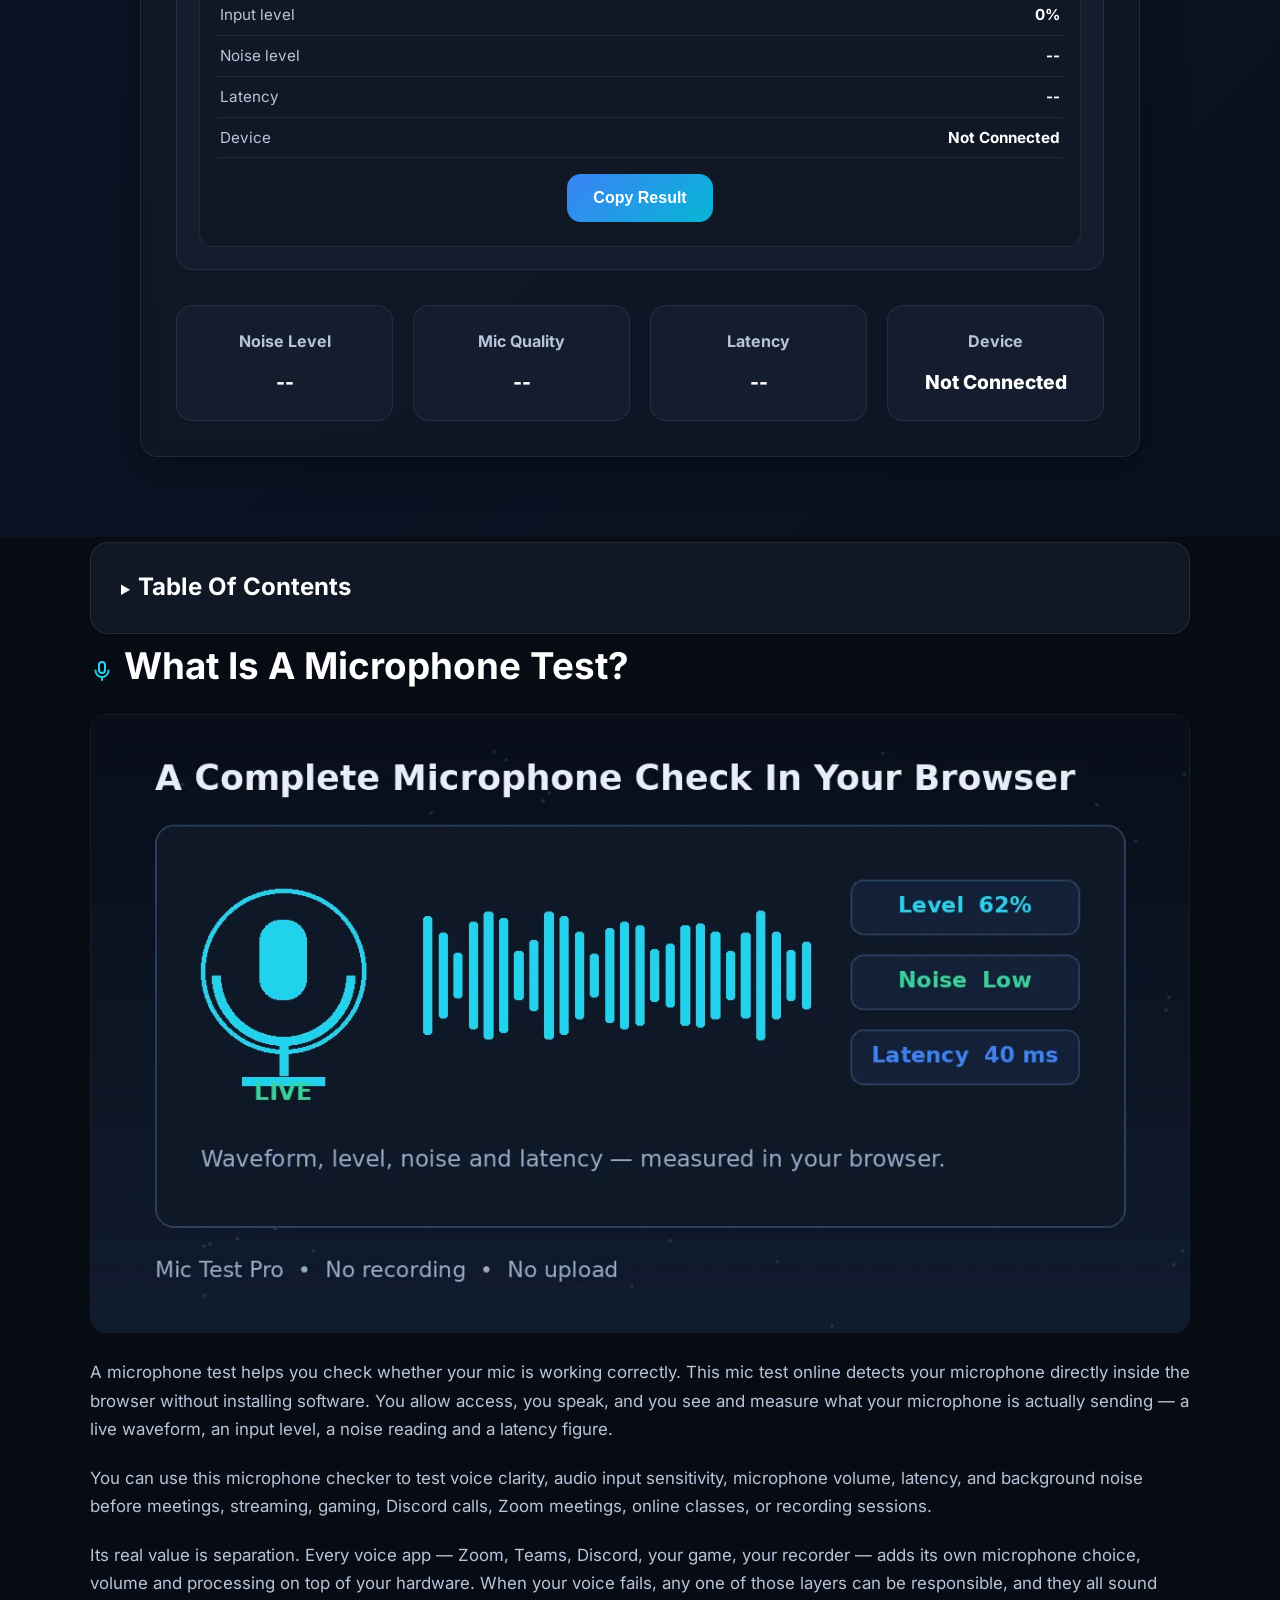
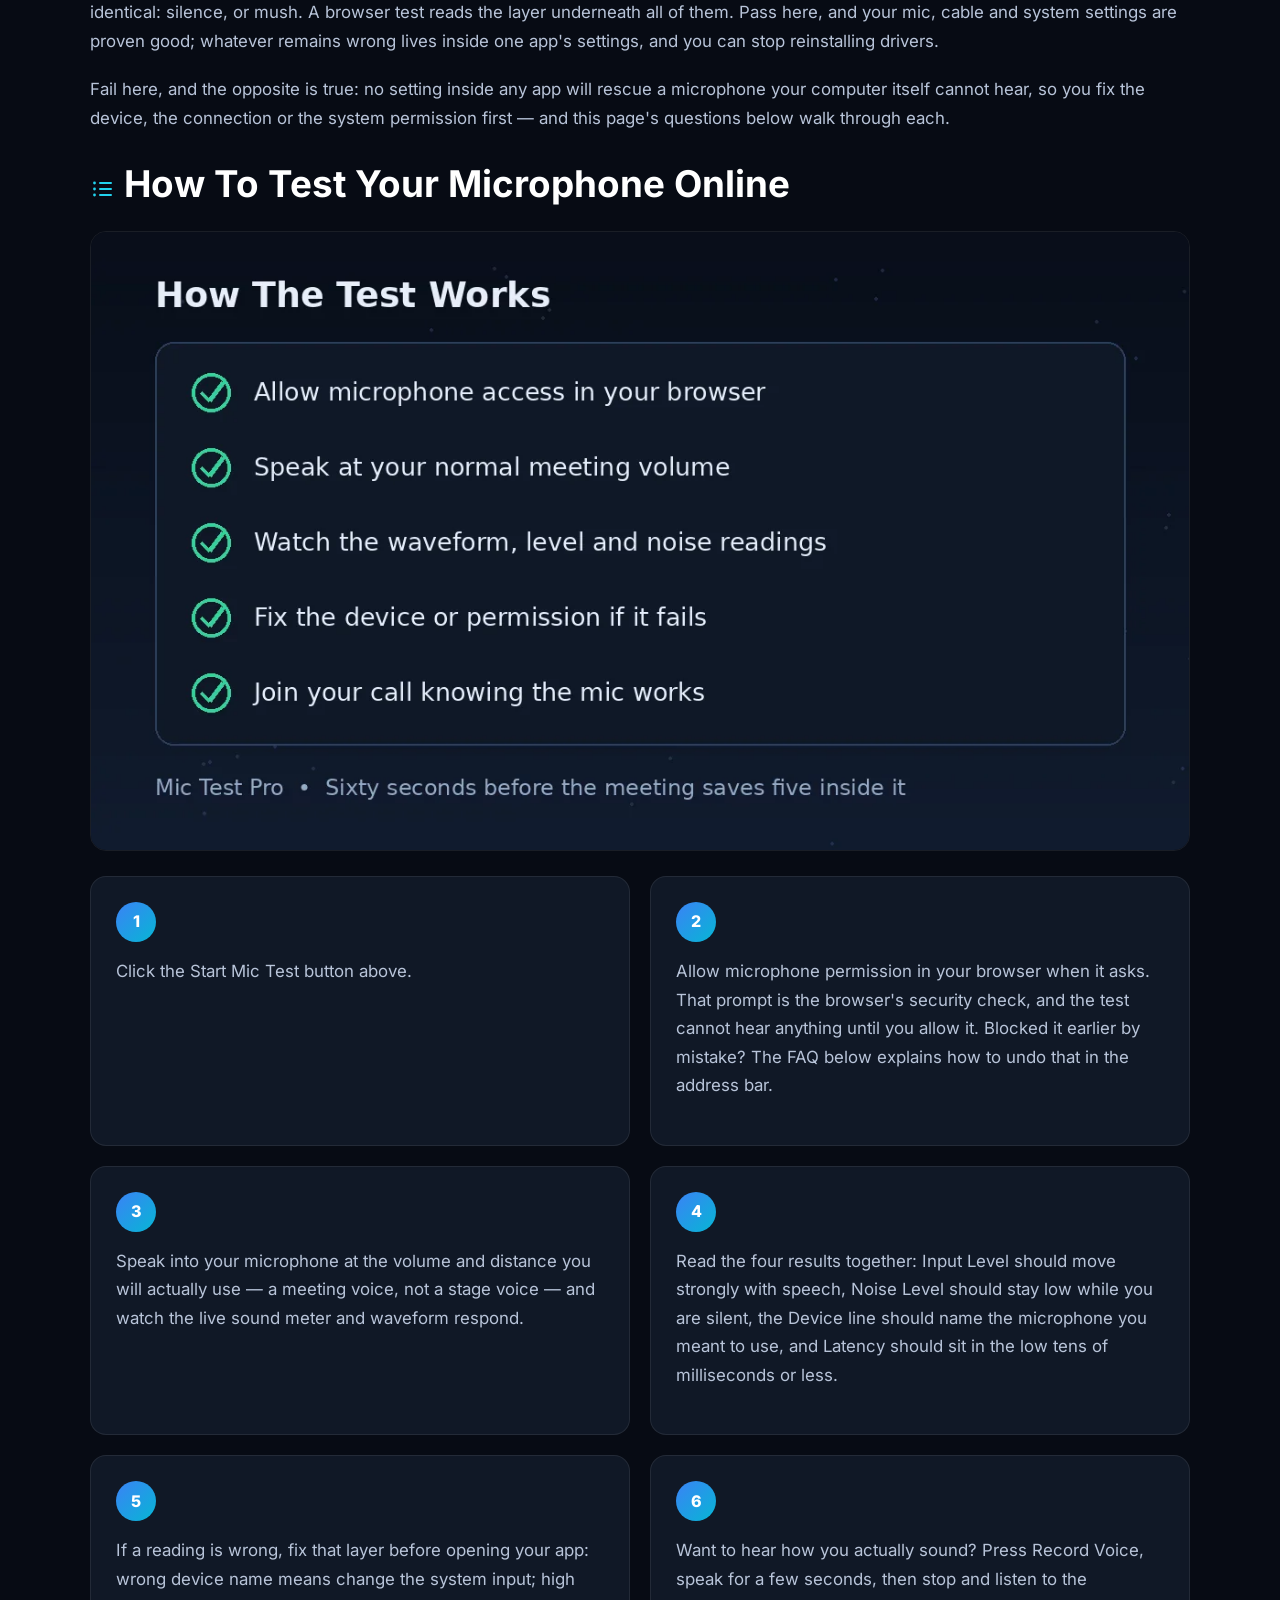
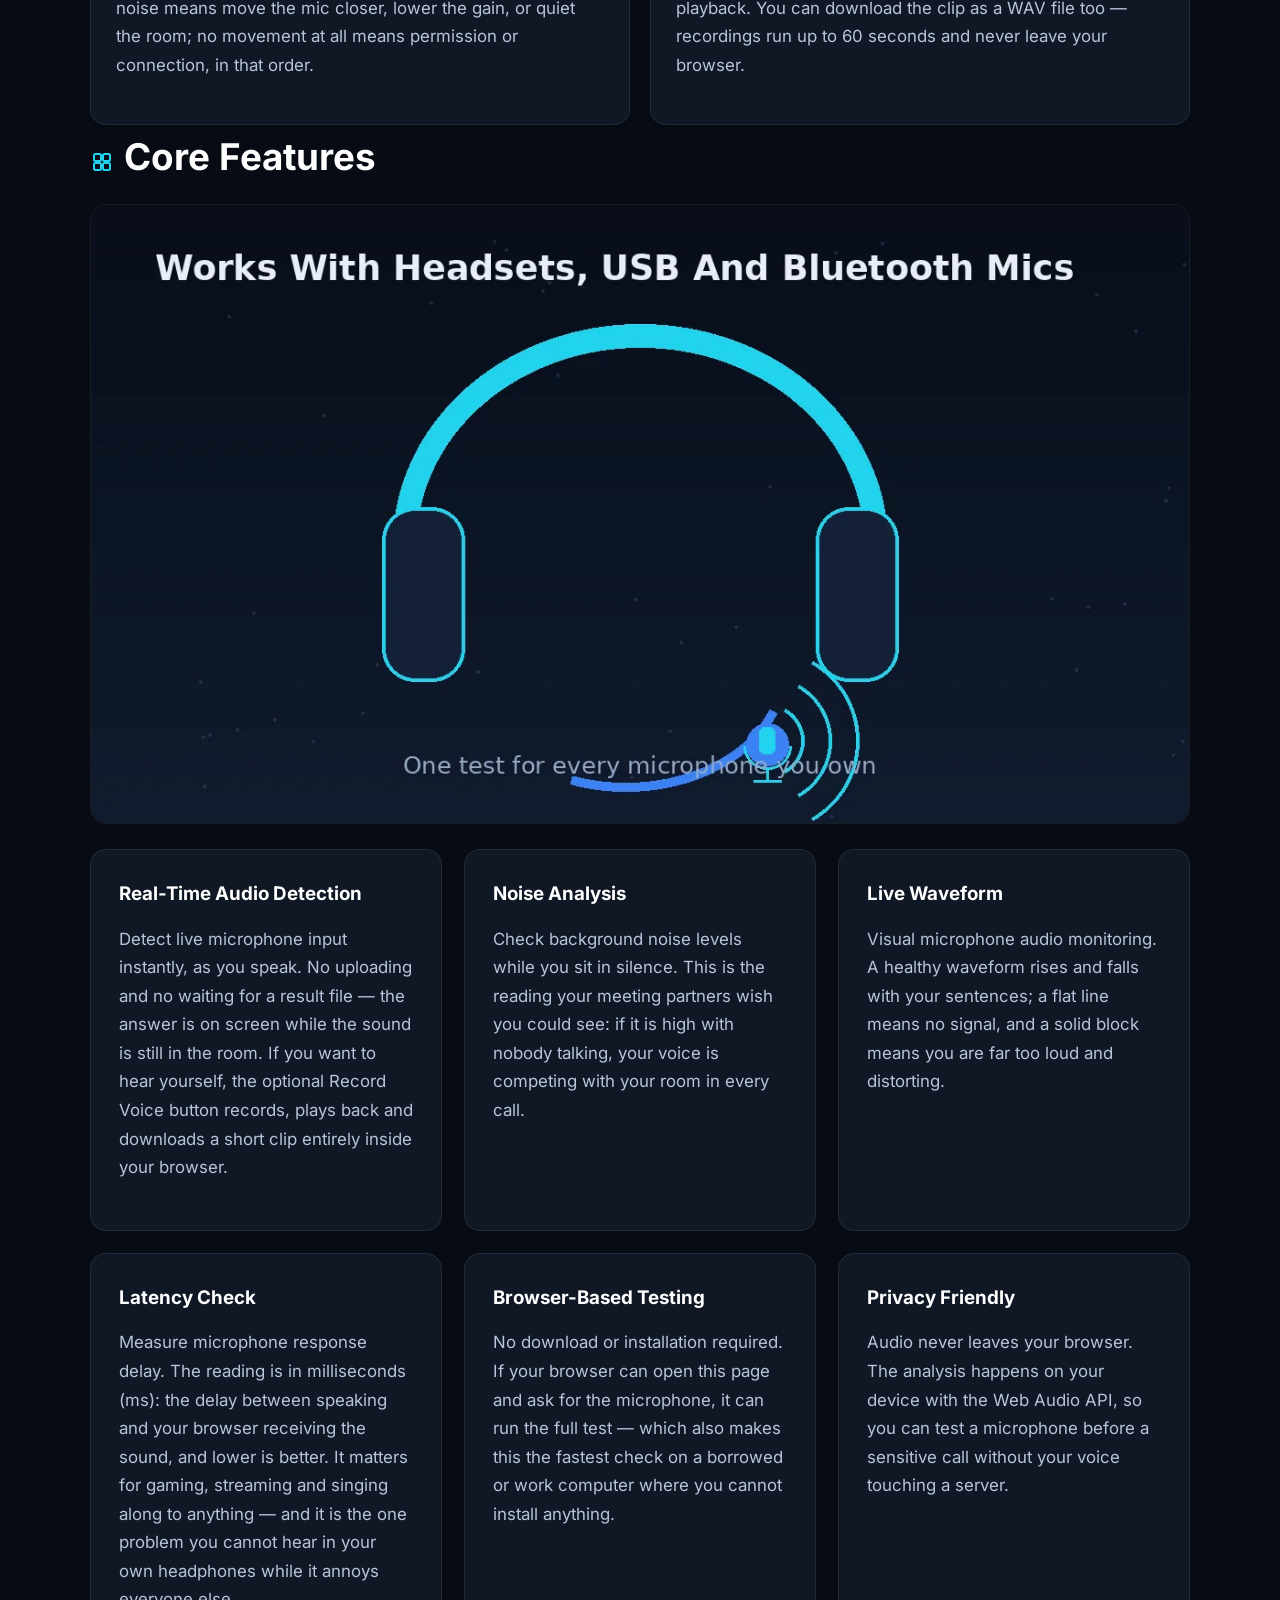
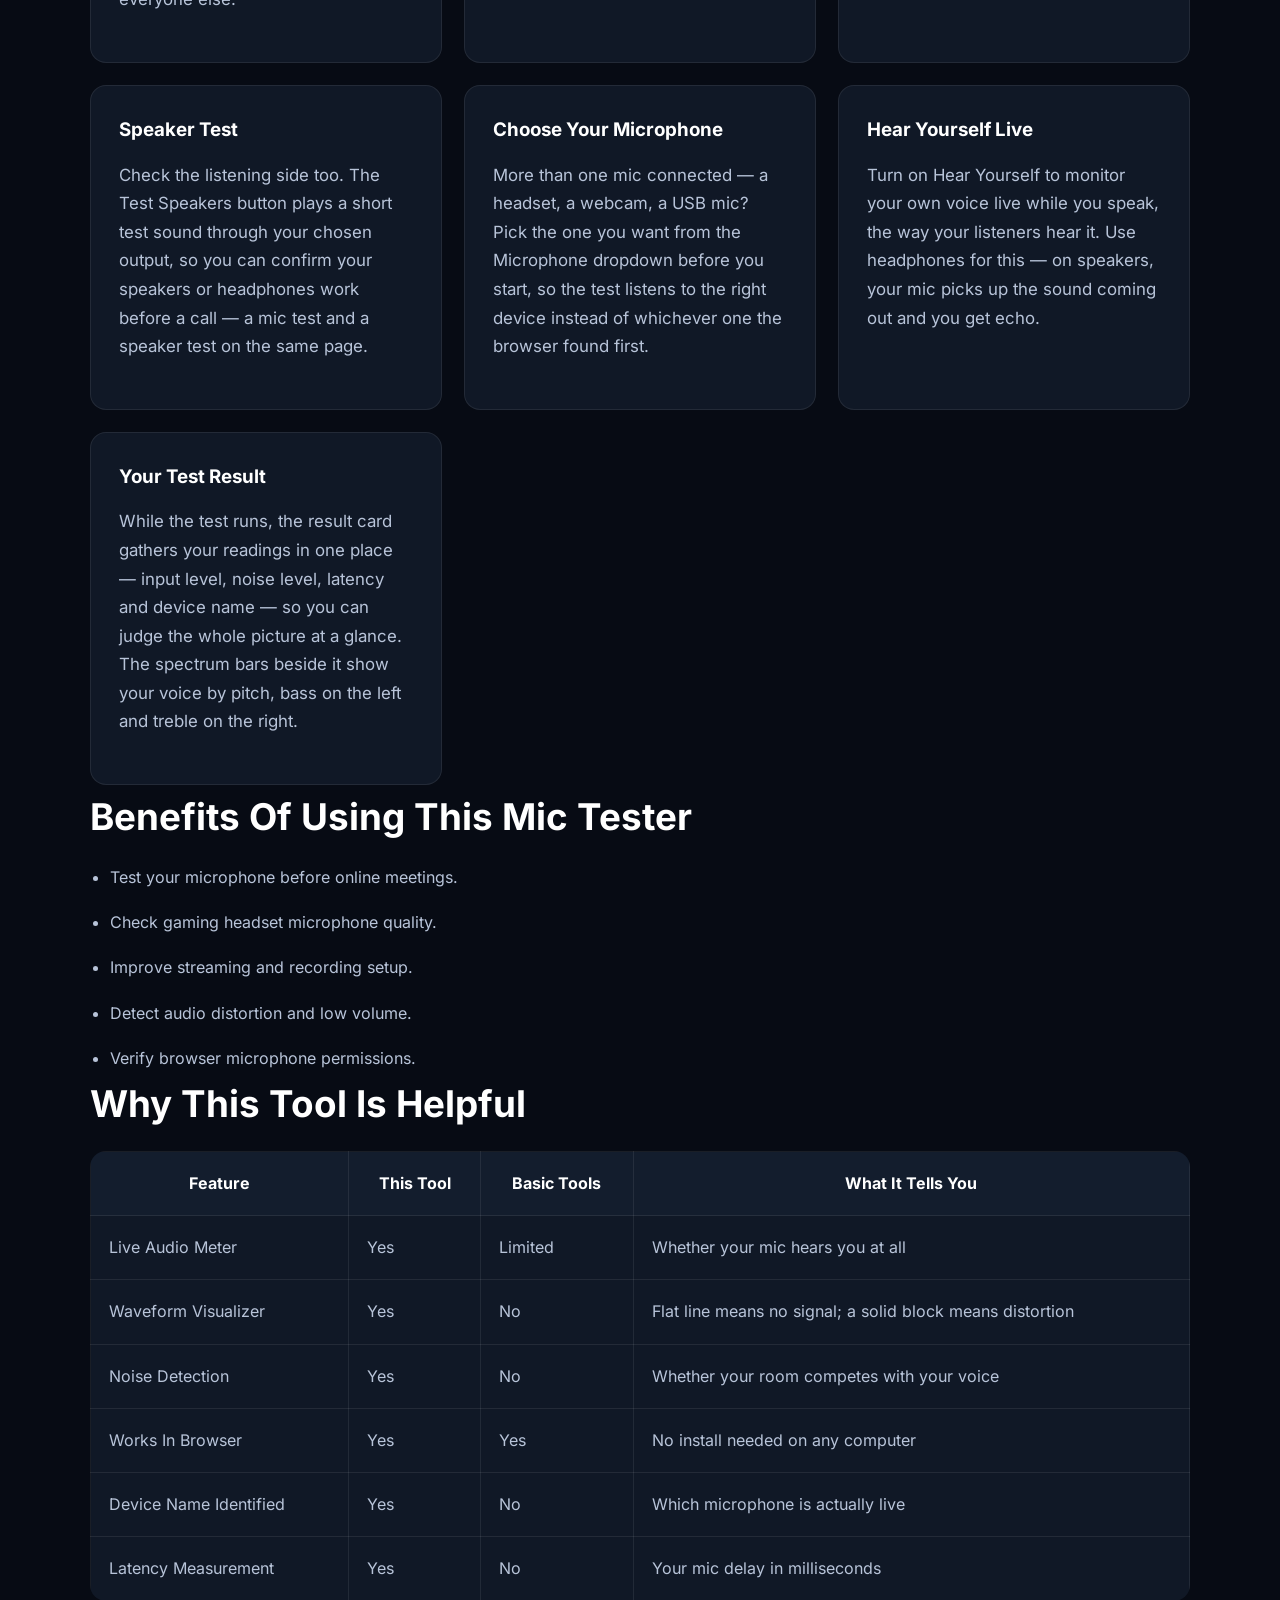
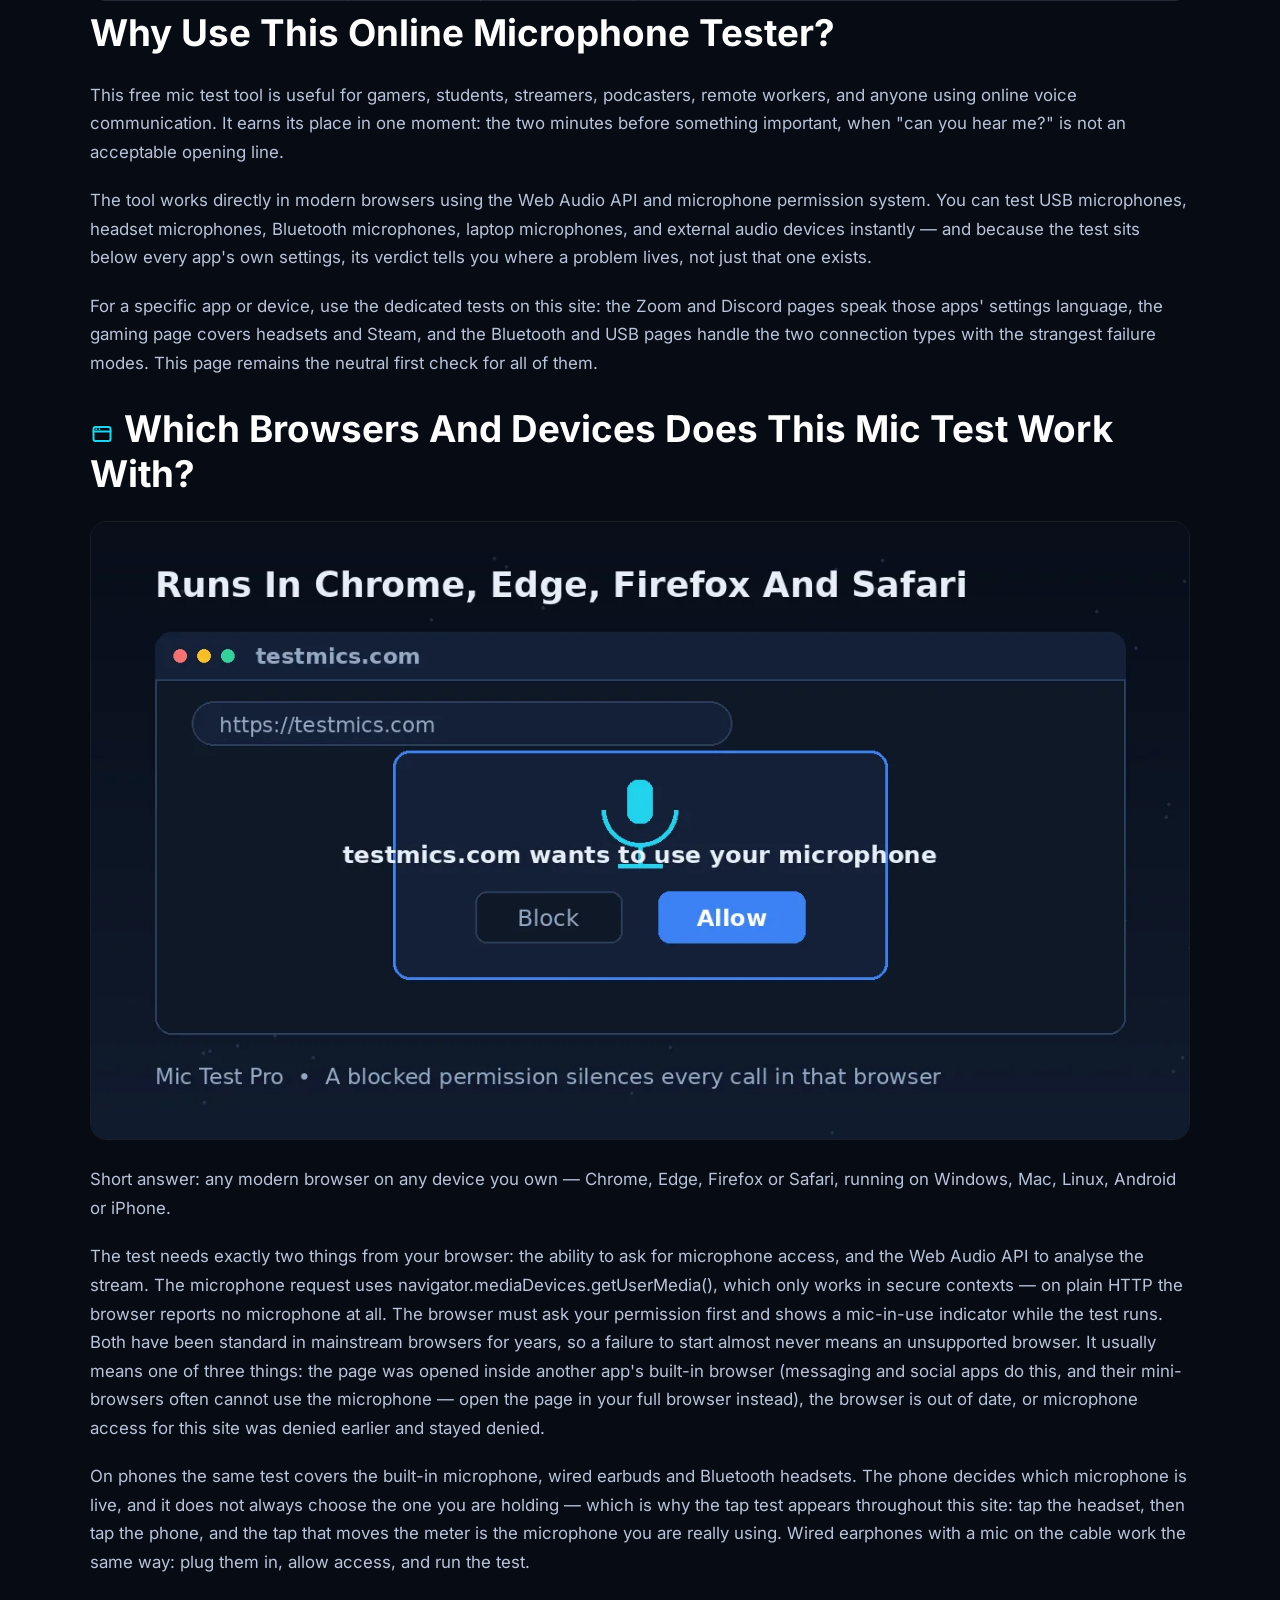
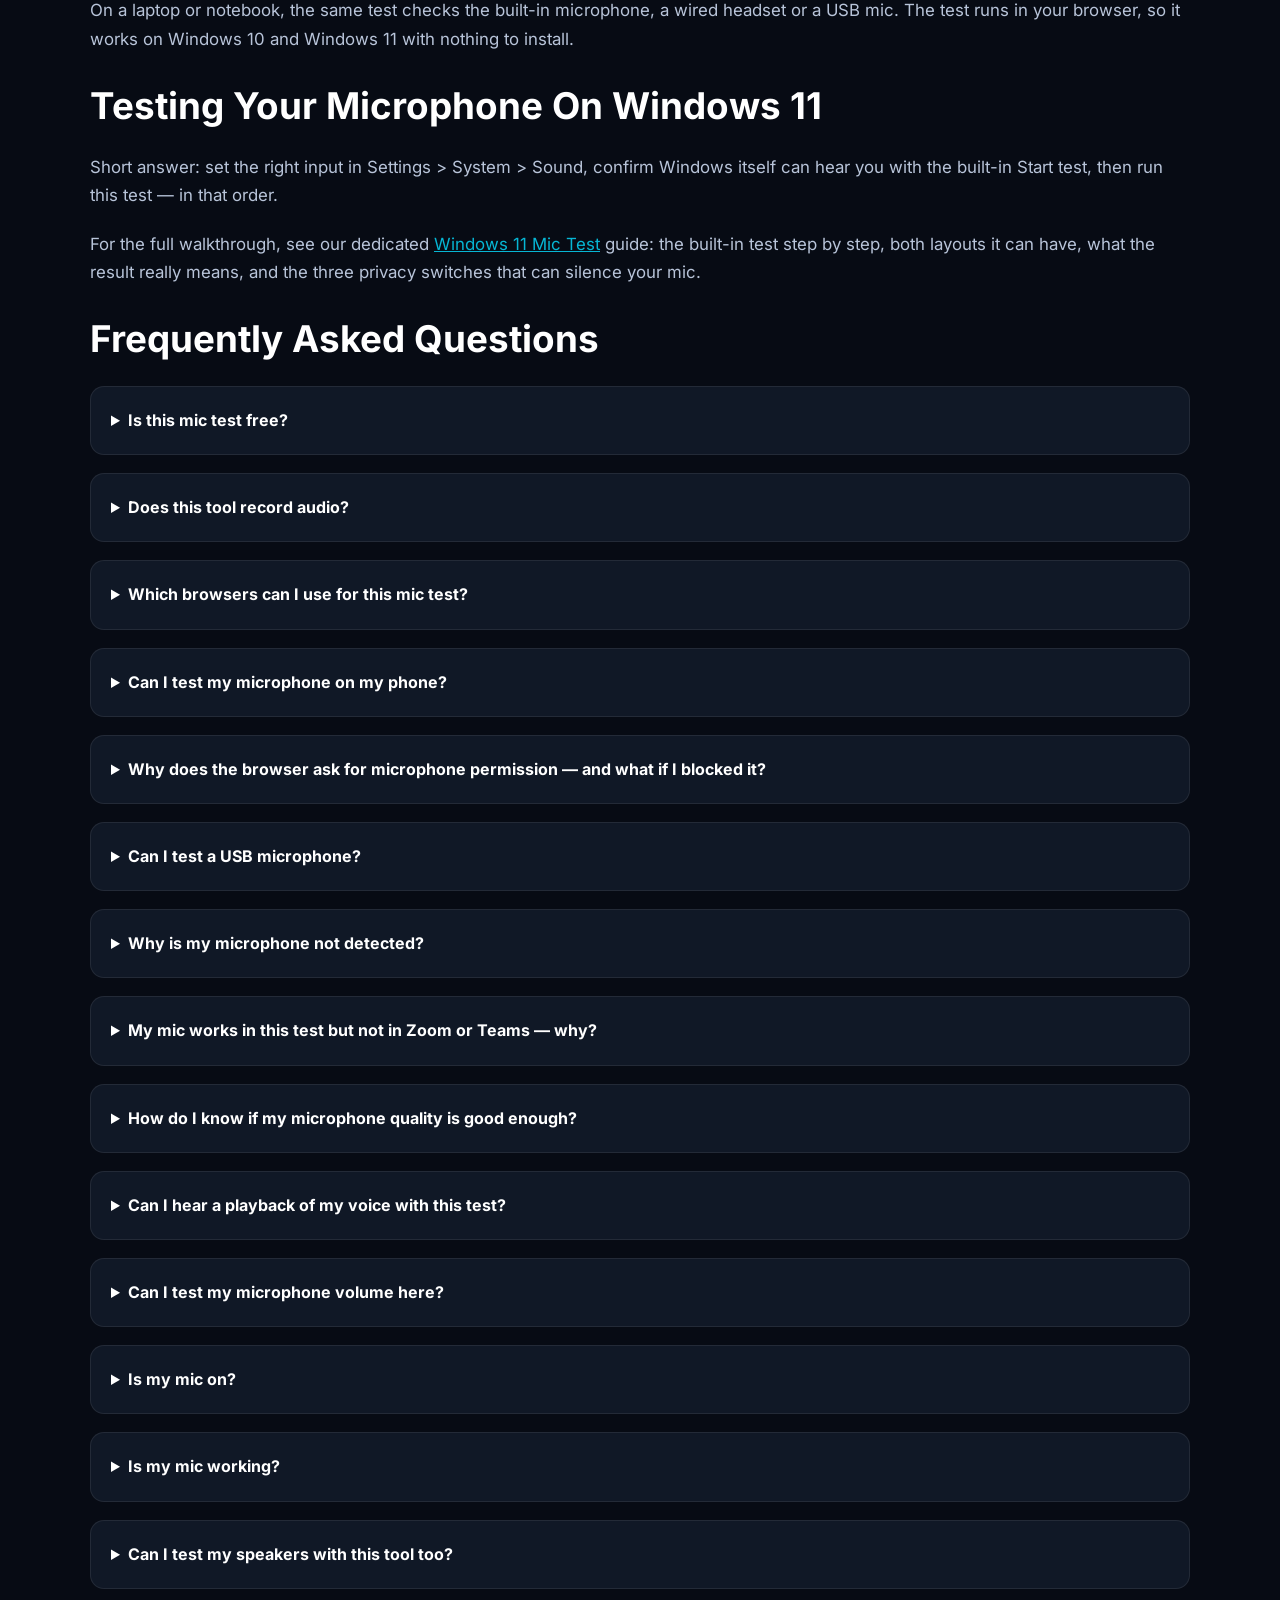
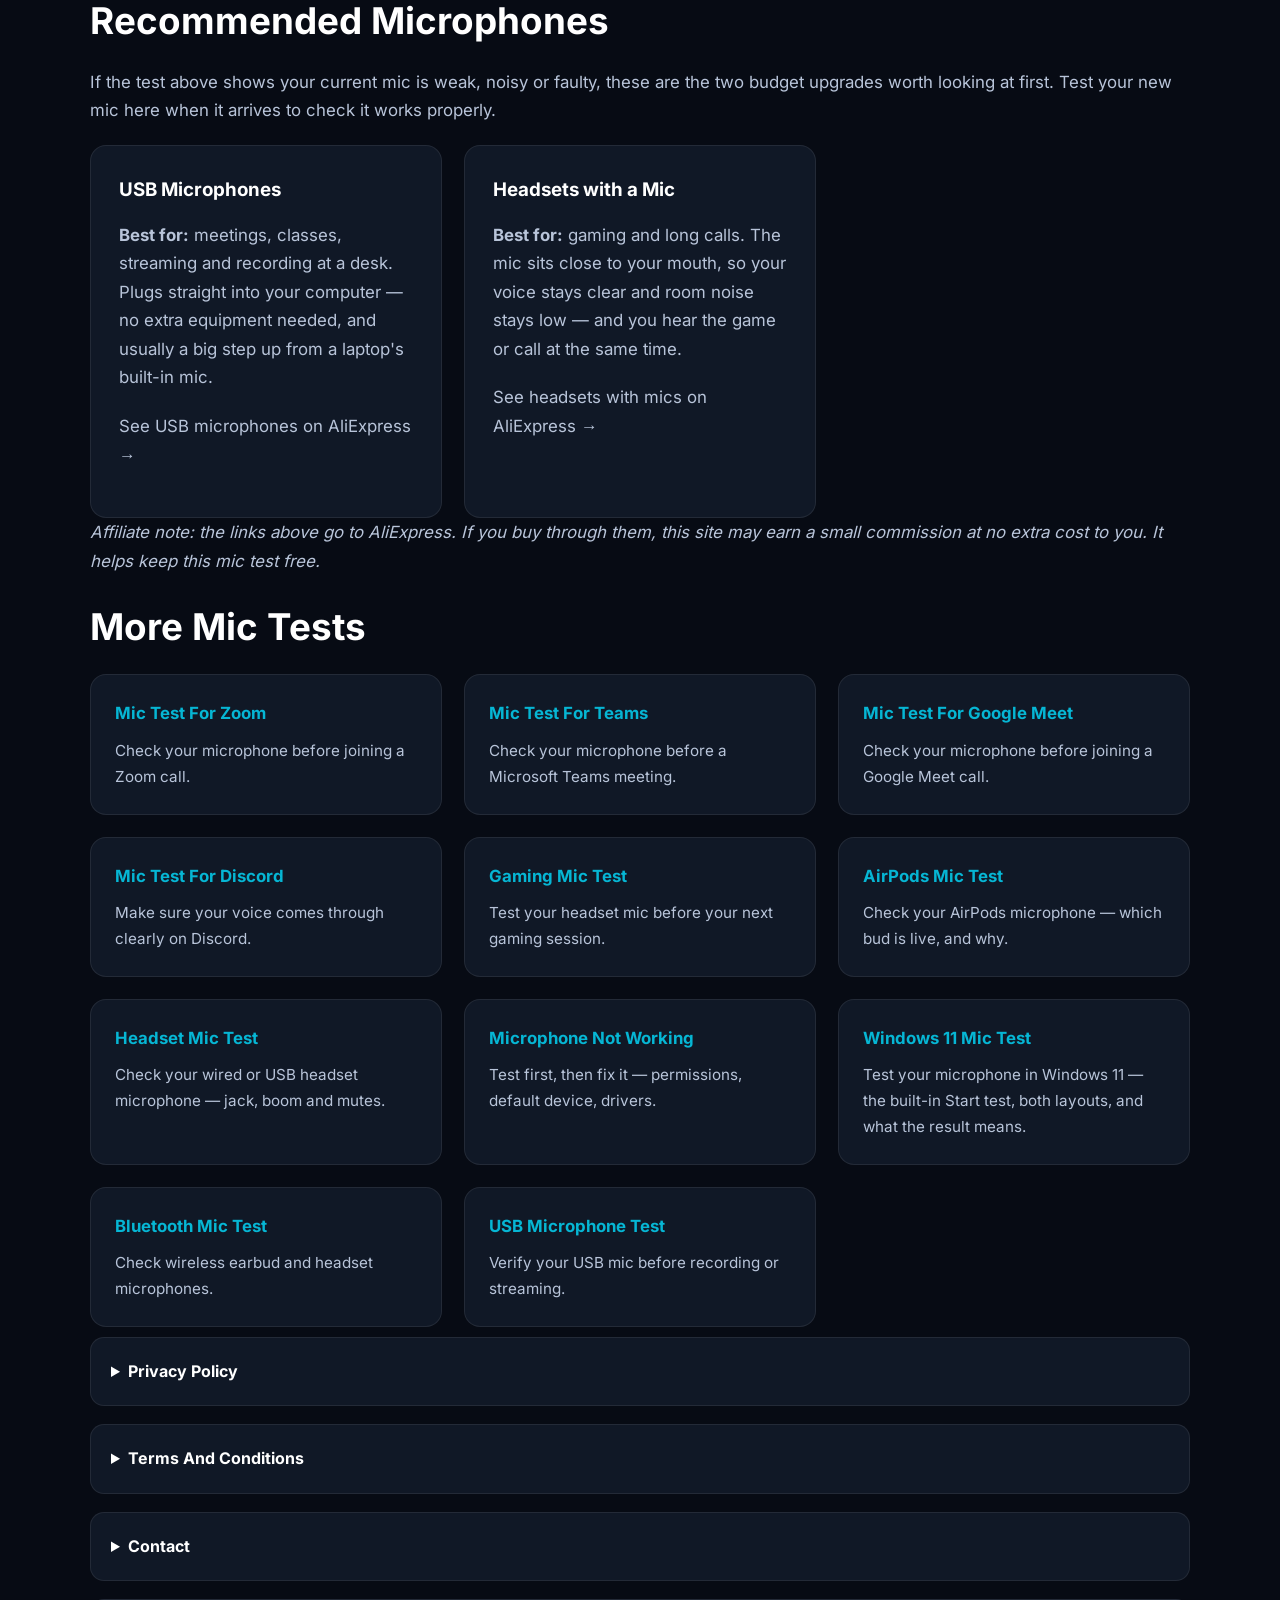
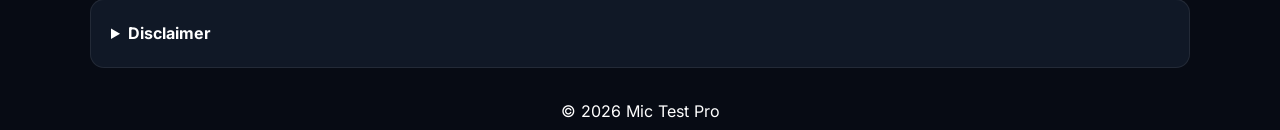
==== commit 6616fc39: "Content: describe new features (record/playback/download, speaker test, mic select, hear yourself, l" ====
--- a/index.html
+++ b/index.html
@@ -2110,6 +2110,11 @@
         <p>If a reading is wrong, fix that layer before opening your app: wrong device name means change the system input; high noise means move the mic closer, lower the gain, or quiet the room; no movement at all means permission or connection, in that order.</p>
       </div>
 
+      <div class="step">
+        <span>6</span>
+        <p>Want to hear how you actually sound? Press Record Voice, speak for a few seconds, then stop and listen to the playback. You can download the clip as a WAV file too — recordings run up to 60 seconds and never leave your browser.</p>
+      </div>
+
     </div>
 
   </div>
@@ -2142,7 +2147,7 @@
 
       <div class="feature-card">
         <h3>Latency Check</h3>
-        <p>Measure microphone response delay. It matters for gaming, streaming and singing along to anything — and it is the one problem you cannot hear in your own headphones while it annoys everyone else.</p>
+        <p>Measure microphone response delay. The reading is in milliseconds (ms): the delay between speaking and your browser receiving the sound, and lower is better. It matters for gaming, streaming and singing along to anything — and it is the one problem you cannot hear in your own headphones while it annoys everyone else.</p>
       </div>
 
       <div class="feature-card">
@@ -2153,6 +2158,26 @@
       <div class="feature-card">
         <h3>Privacy Friendly</h3>
         <p>Audio never leaves your browser. The analysis happens on your device with the Web Audio API, so you can test a microphone before a sensitive call without your voice touching a server.</p>
+      </div>
+
+      <div class="feature-card">
+        <h3>Speaker Test</h3>
+        <p>Check the listening side too. The Test Speakers button plays a short test sound through your chosen output, so you can confirm your speakers or headphones work before a call — a mic test and a speaker test on the same page.</p>
+      </div>
+
+      <div class="feature-card">
+        <h3>Choose Your Microphone</h3>
+        <p>More than one mic connected — a headset, a webcam, a USB mic? Pick the one you want from the Microphone dropdown before you start, so the test listens to the right device instead of whichever one the browser found first.</p>
+      </div>
+
+      <div class="feature-card">
+        <h3>Hear Yourself Live</h3>
+        <p>Turn on Hear Yourself to monitor your own voice live while you speak, the way your listeners hear it. Use headphones for this — on speakers, your mic picks up the sound coming out and you get echo.</p>
+      </div>
+
+      <div class="feature-card">
+        <h3>Your Test Result</h3>
+        <p>While the test runs, the result card gathers your readings in one place — input level, noise level, latency and device name — so you can judge the whole picture at a glance. The spectrum bars beside it show your voice by pitch, bass on the left and treble on the right.</p>
       </div>
 
     </div>
@@ -2288,7 +2313,7 @@
     </p>
 
     <p>
-      On phones the same test covers the built-in microphone, wired earbuds and Bluetooth headsets. The phone decides which microphone is live, and it does not always choose the one you are holding — which is why the tap test appears throughout this site: tap the headset, then tap the phone, and the tap that moves the meter is the microphone you are really using.
+      On phones the same test covers the built-in microphone, wired earbuds and Bluetooth headsets. The phone decides which microphone is live, and it does not always choose the one you are holding — which is why the tap test appears throughout this site: tap the headset, then tap the phone, and the tap that moves the meter is the microphone you are really using. Wired earphones with a mic on the cable work the same way: plug them in, allow access, and run the test.
     </p>
 
     <p>
@@ -2380,6 +2405,21 @@
       <details>
         <summary>Can I test my microphone volume here?</summary>
         <p>Yes — the input level reading is your live volume meter. Speak at your normal volume and watch it move: it should rise strongly without staying pinned at the very top. If it barely moves, raise the input volume in your system sound settings — in Windows, Settings &gt; System &gt; Sound &gt; Input; on a Mac, System Settings &gt; Sound &gt; Input — then test again.</p>
+      </details>
+
+      <details>
+        <summary>Is my mic on?</summary>
+        <p>Start the test above, allow microphone access, and speak. If the waveform and input level move when you talk, your mic is on and the browser can hear it. While the test runs, your browser also shows a mic-in-use indicator, which is another sign the microphone is live. If nothing moves, the mic may be muted, blocked by the browser permission, or the wrong device may be selected — the readings and the Device line on this page show which.</p>
+      </details>
+
+      <details>
+        <summary>Is my mic working?</summary>
+        <p>Speak at your normal volume and watch three things: the waveform moves with your voice, the input level rises strongly without staying pinned at the top, and the Device line names the microphone you meant to use. If all three behave, your mic is working. If the level stays flat, check the browser permission first, then the connection and the selected device — the question above about a microphone not being detected walks through the order.</p>
+      </details>
+
+      <details>
+        <summary>Can I test my speakers with this tool too?</summary>
+        <p>Yes. Press the Test Speakers button and the tool plays a short test sound through your chosen output, so you can check your speakers or headphones on the same page as your microphone. If you hear the sound clearly in both ears, the listening side works; if you hear nothing, check the output device and volume in your system sound settings.</p>
       </details>
 
     </div>
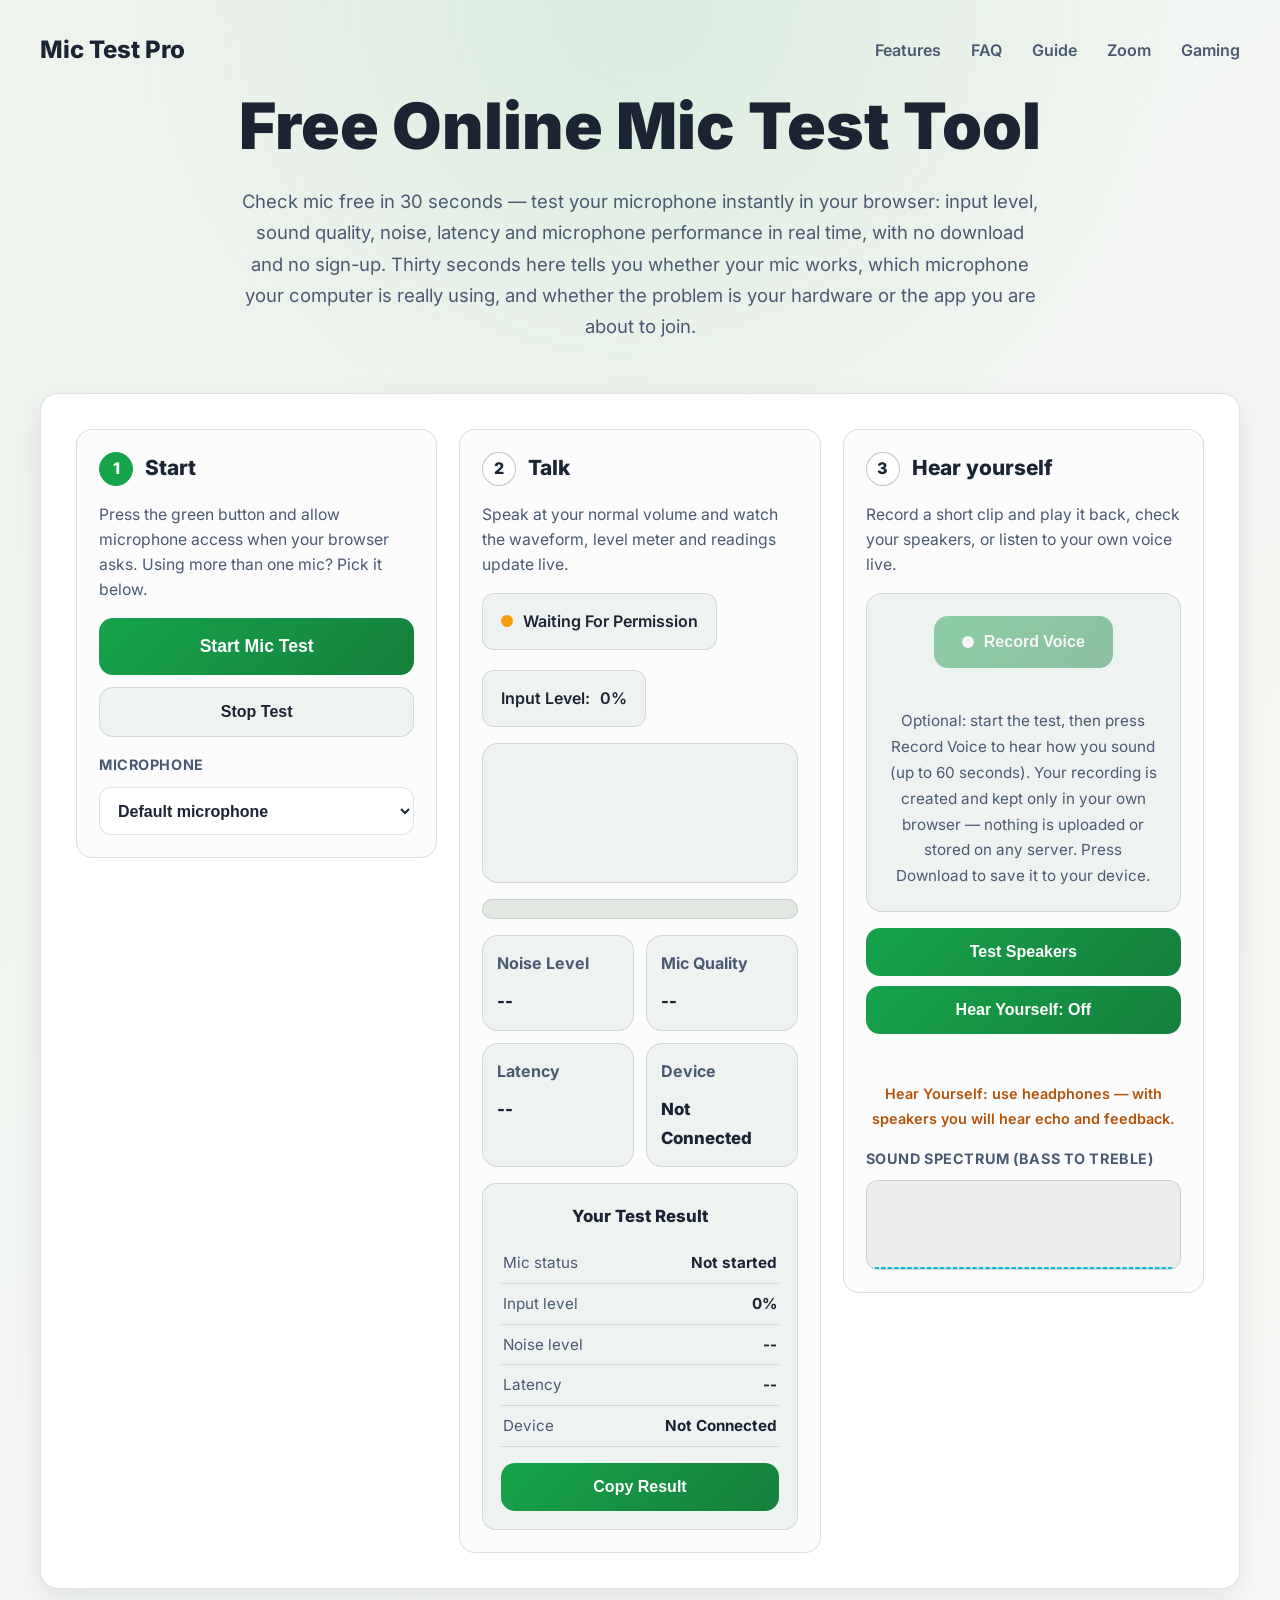
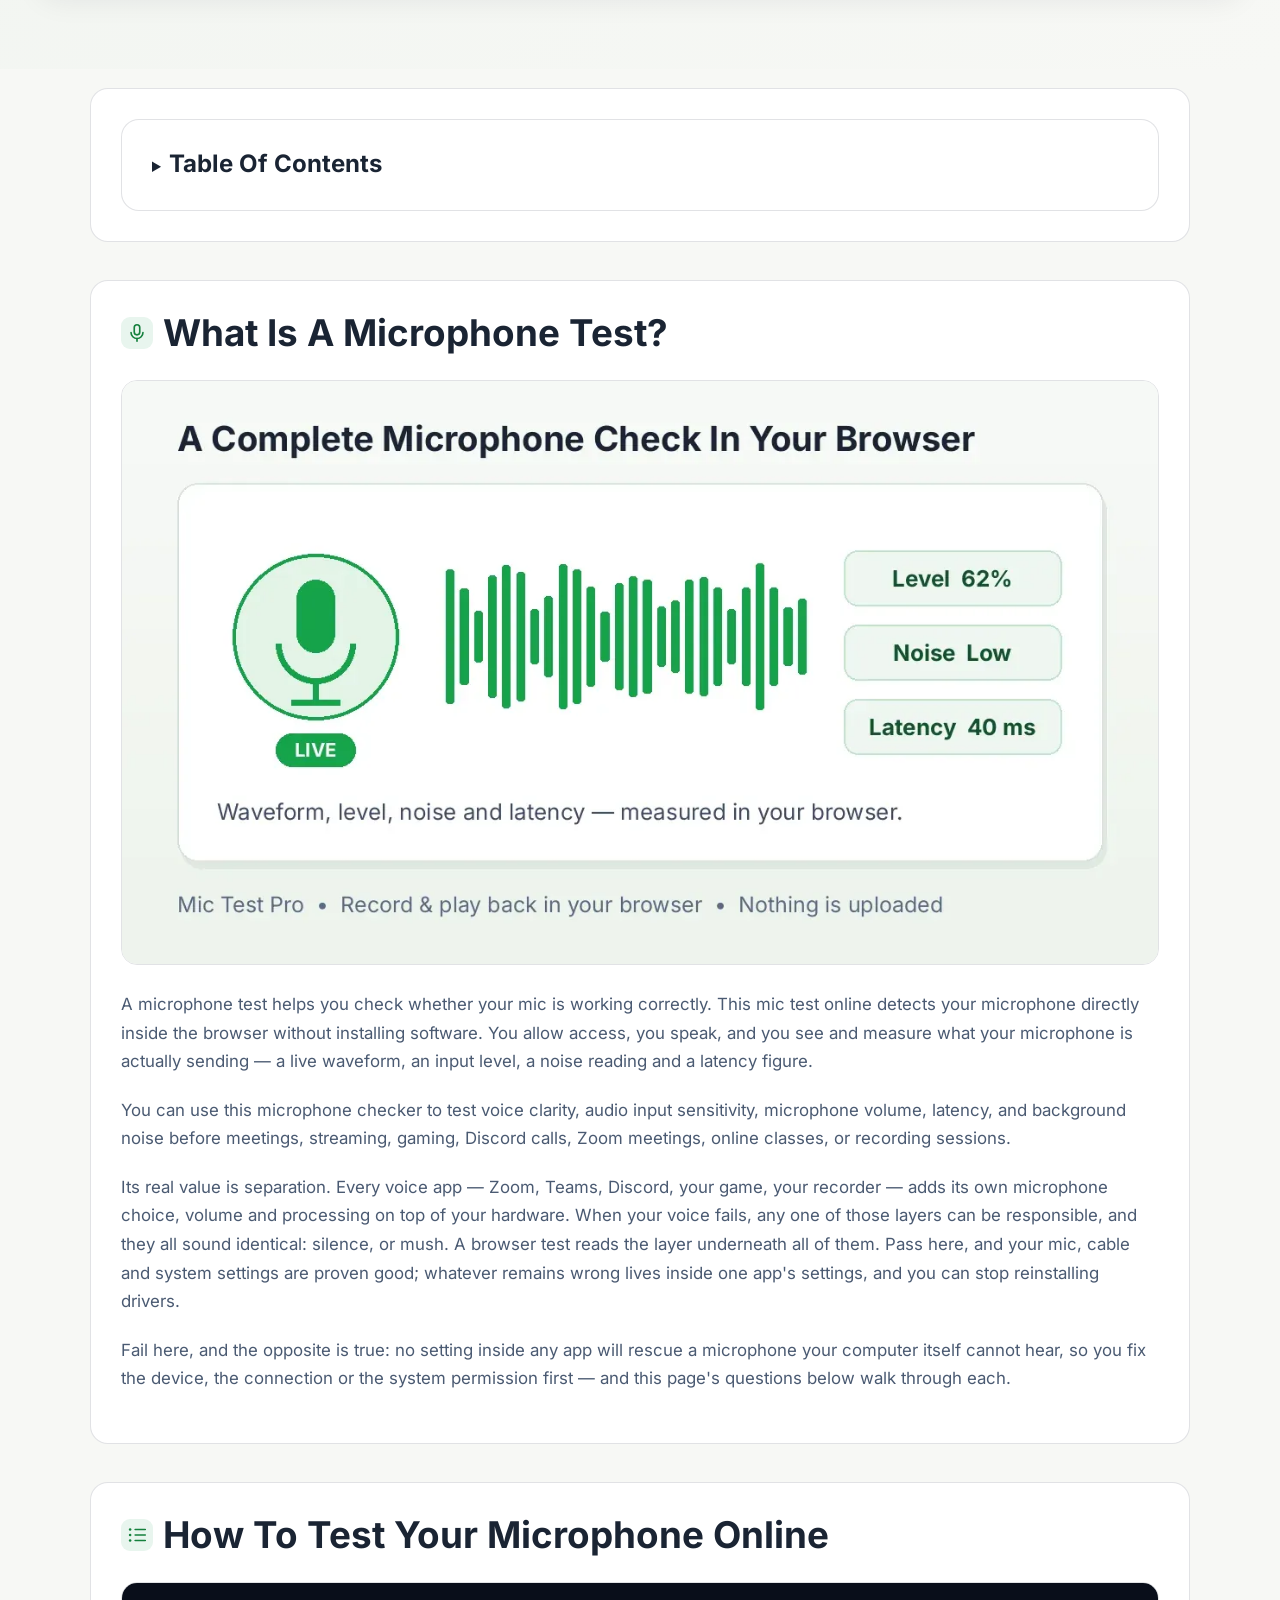
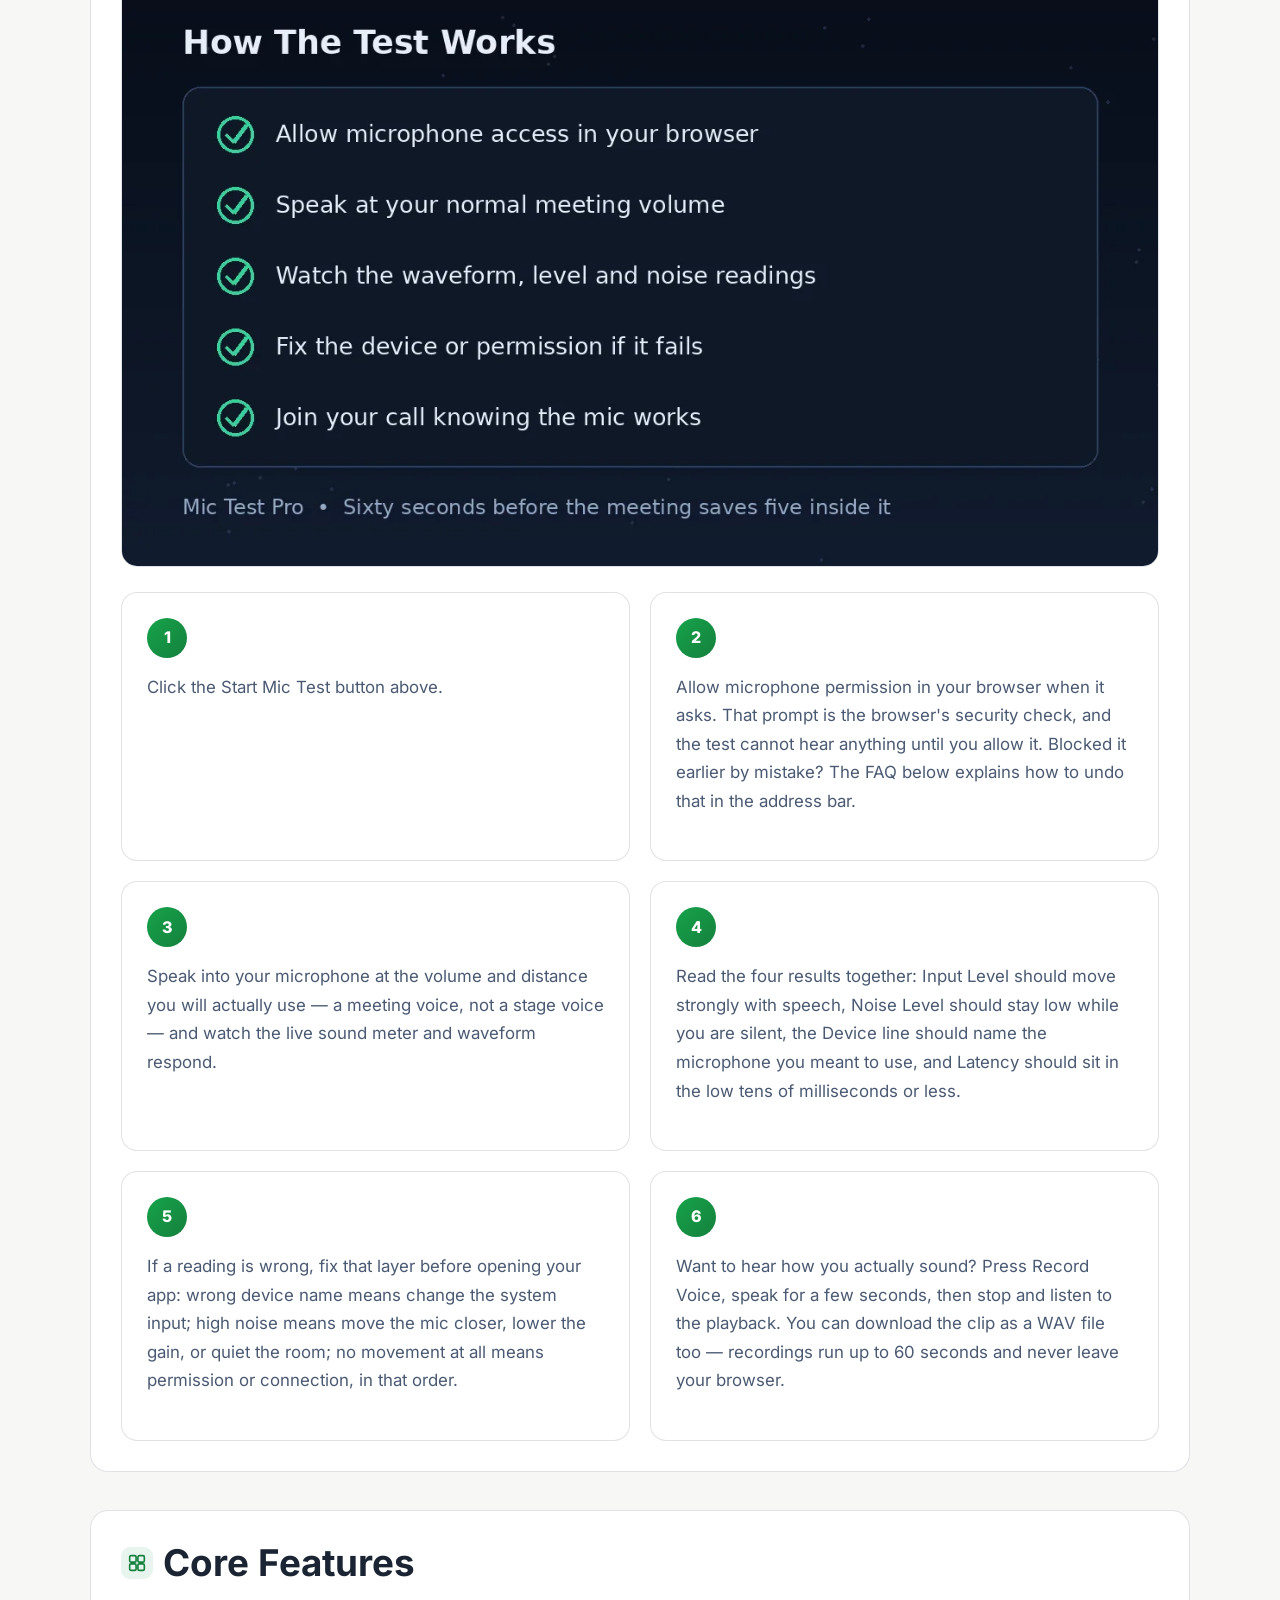
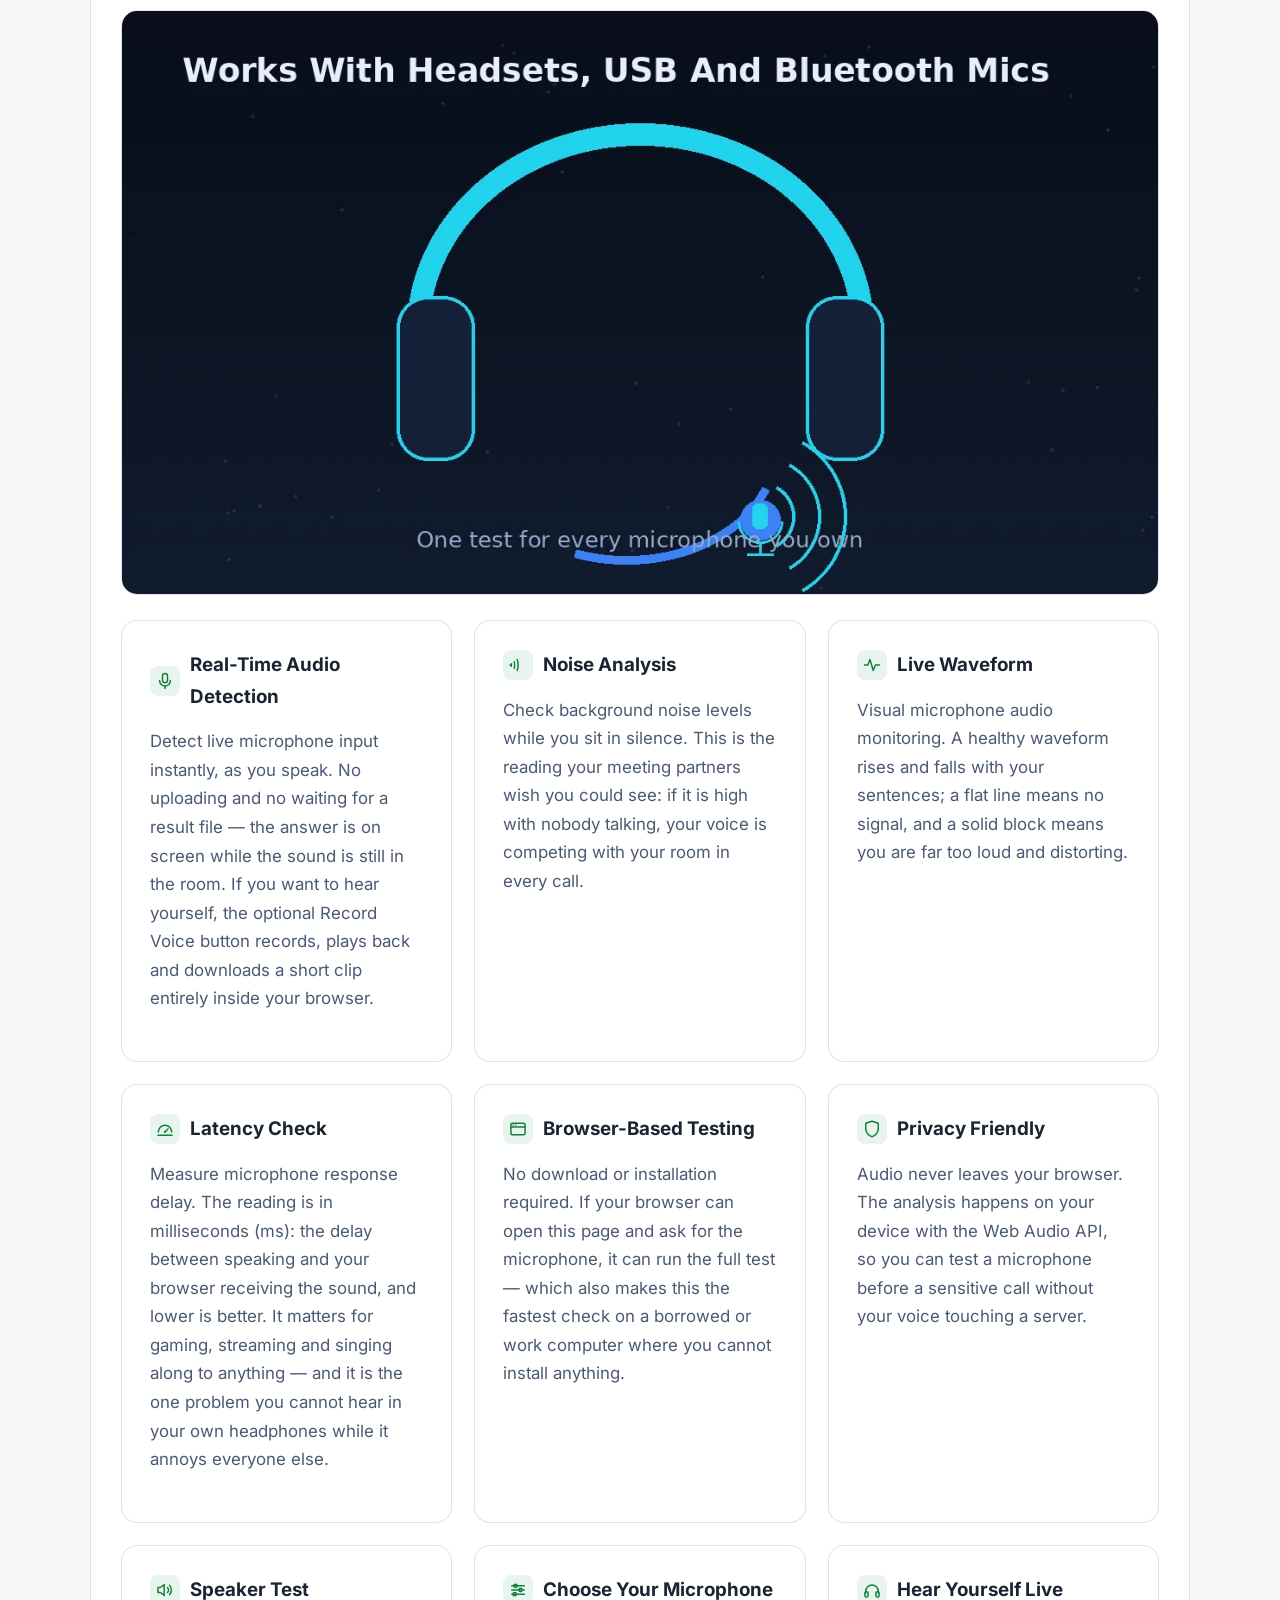
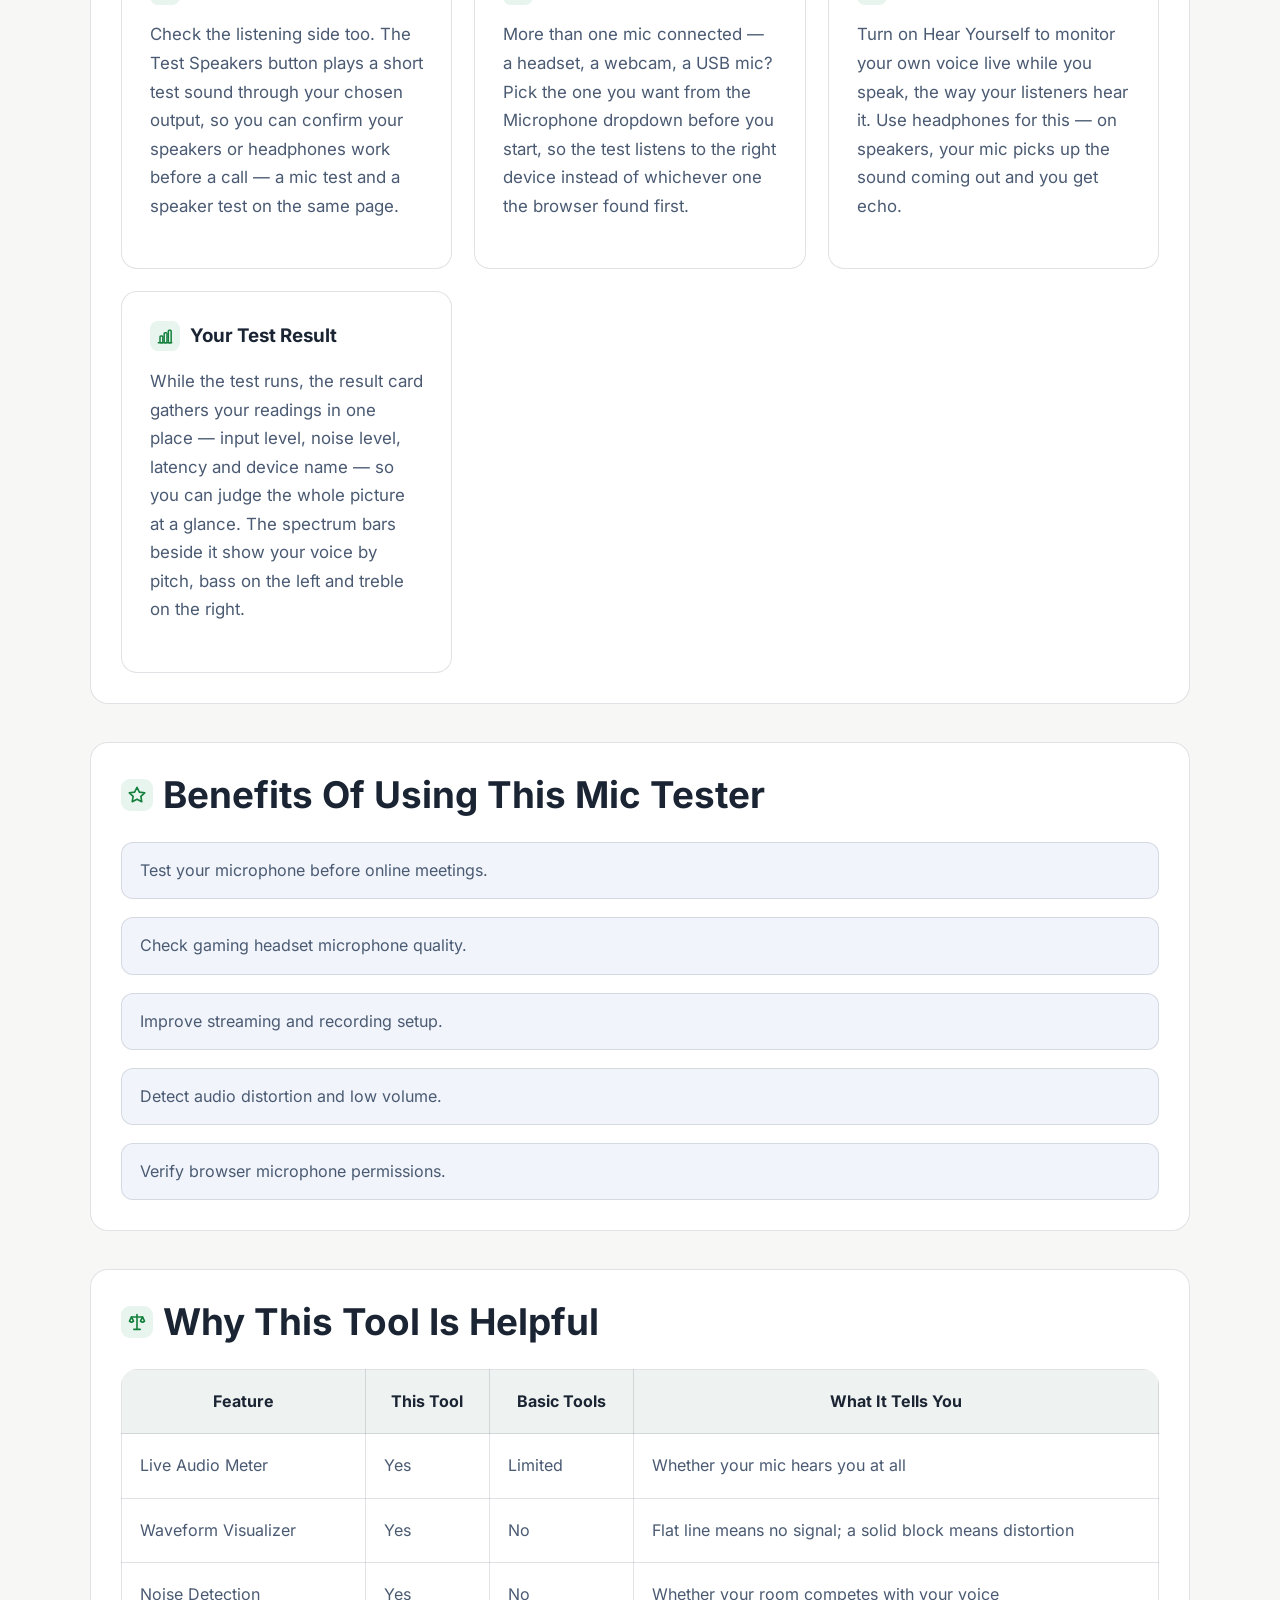
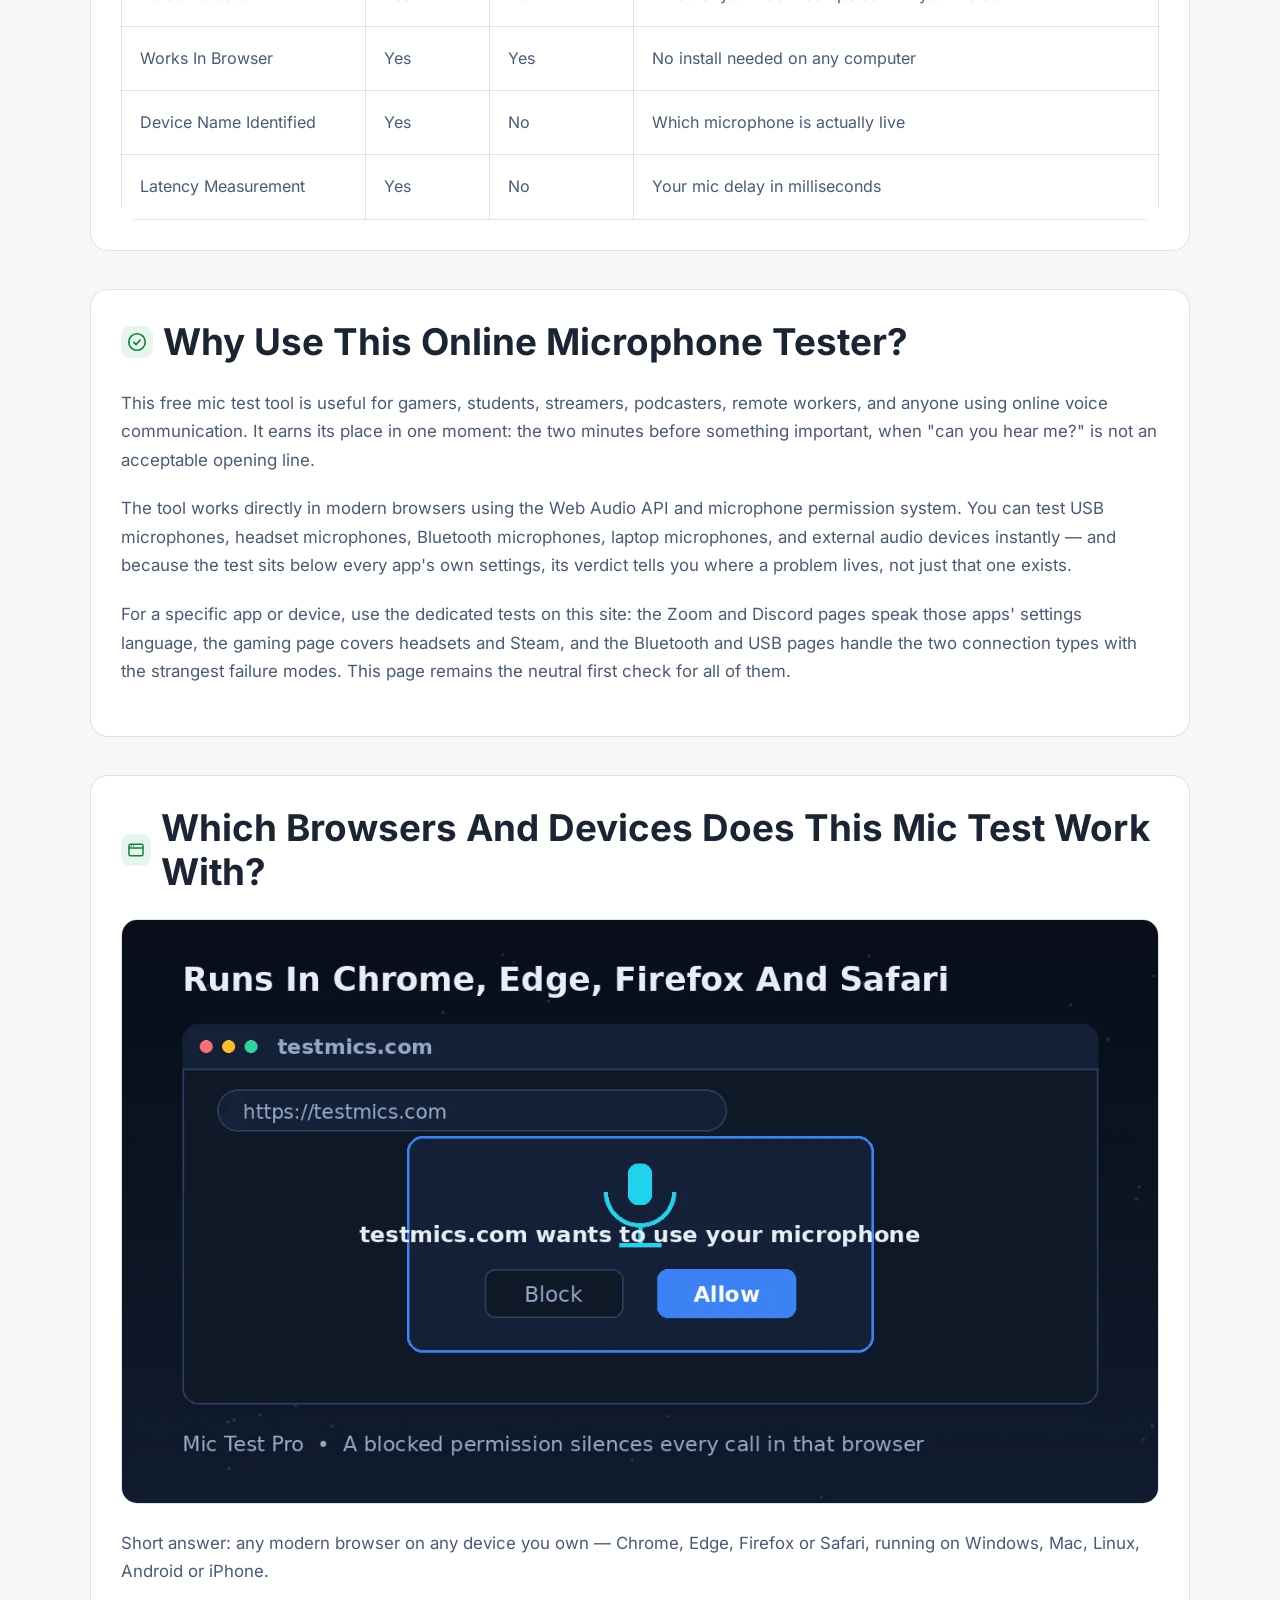
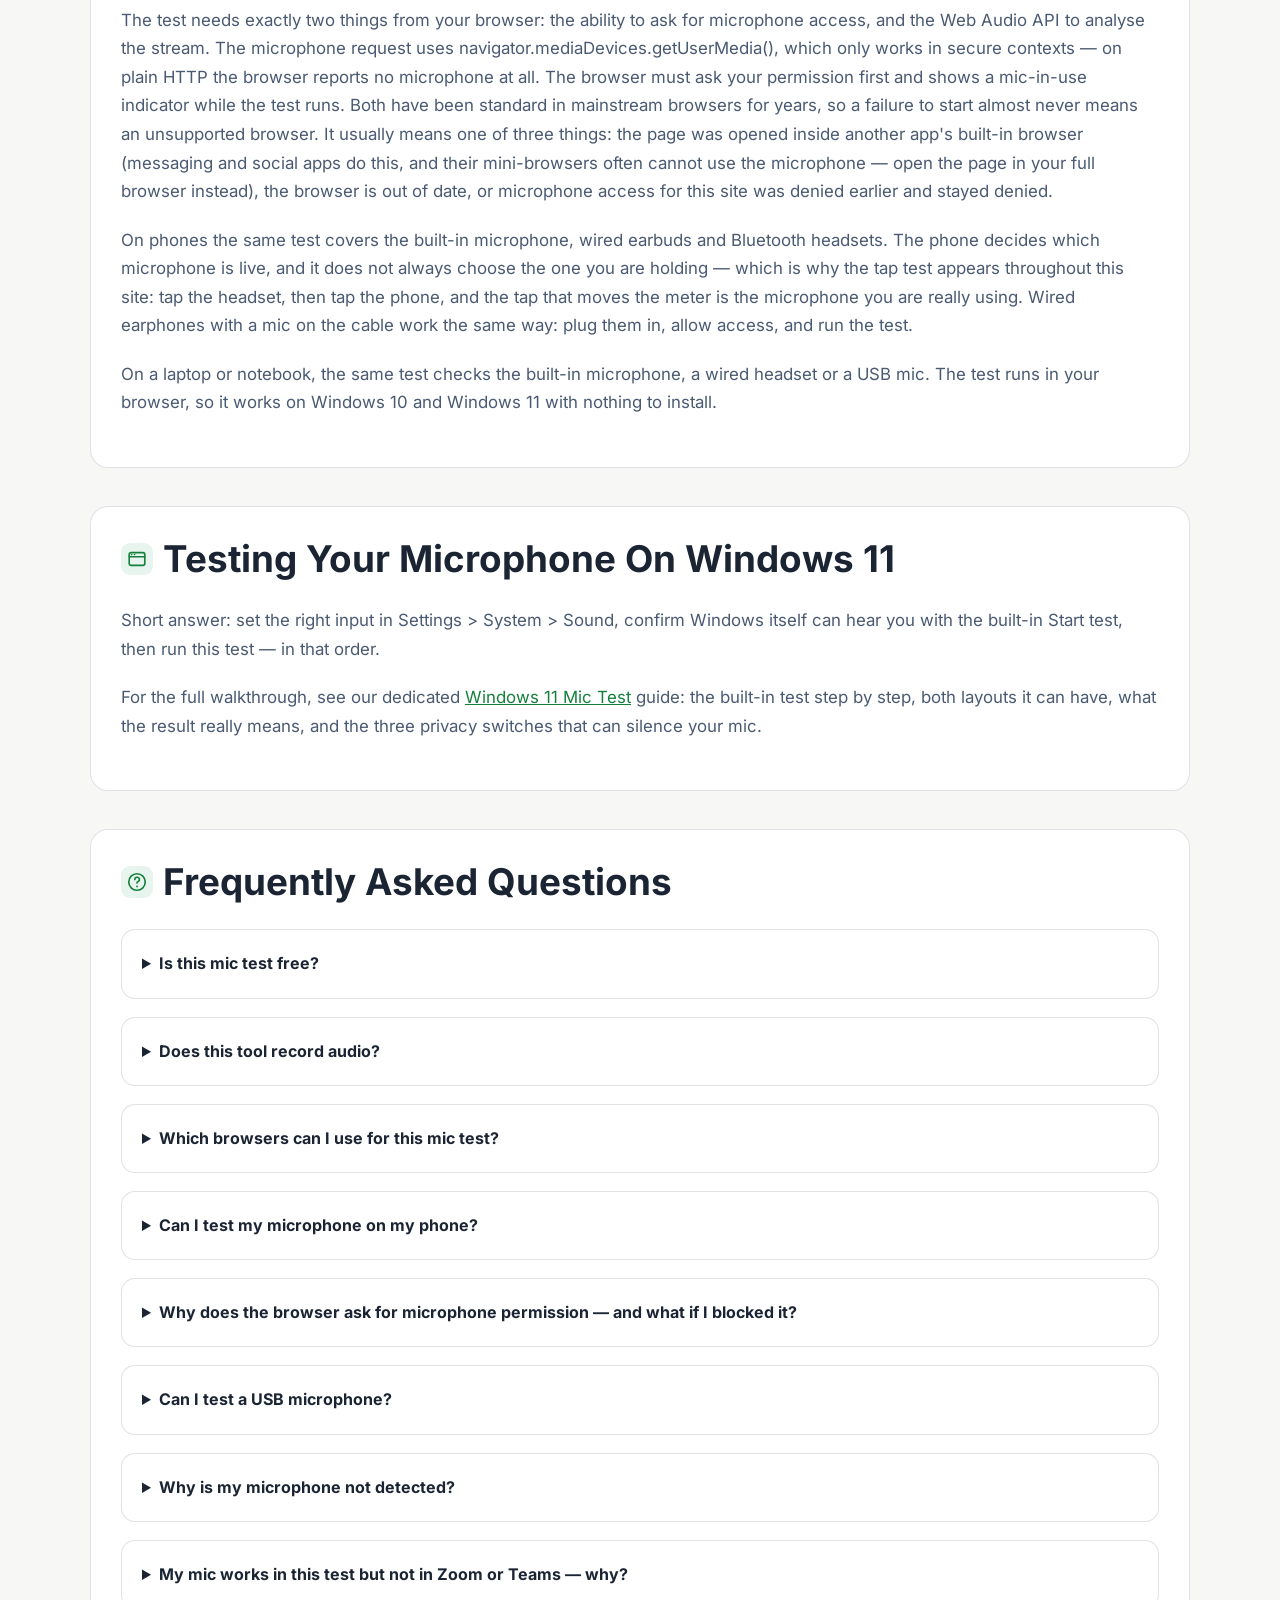
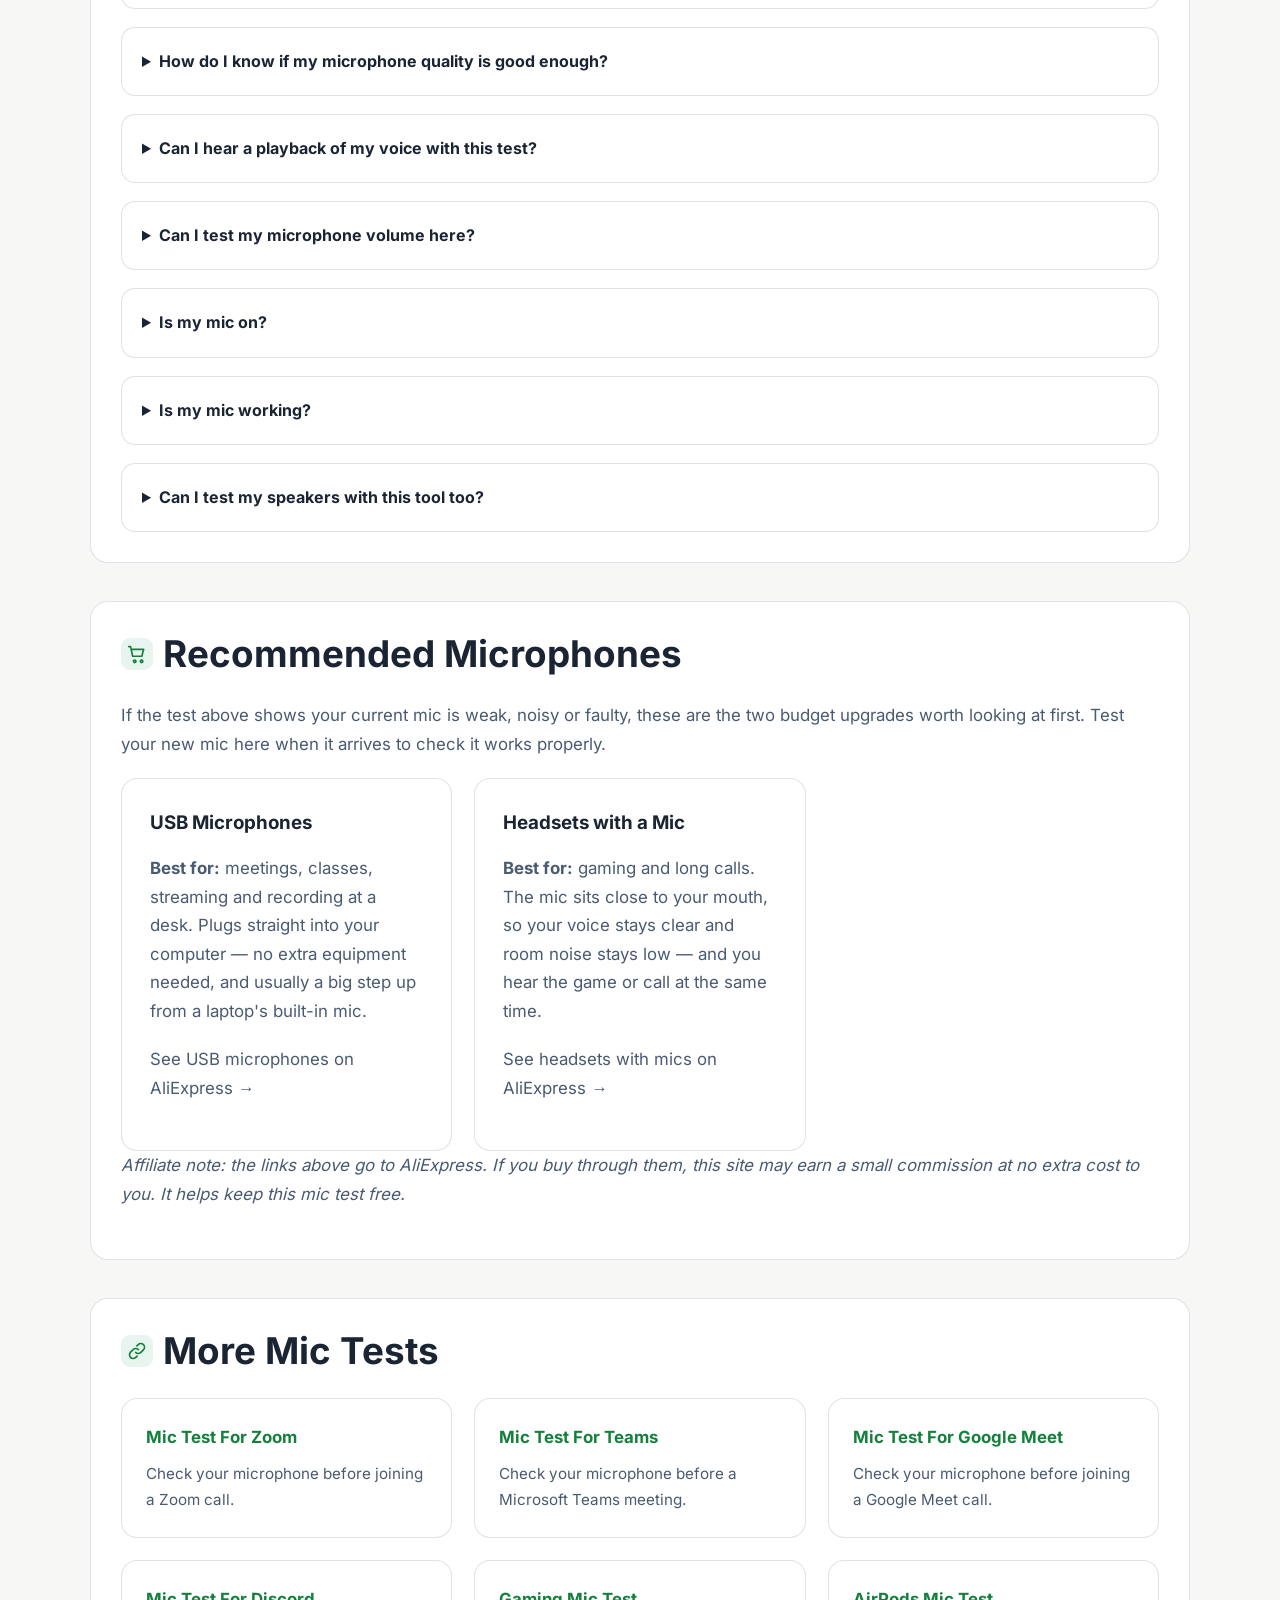
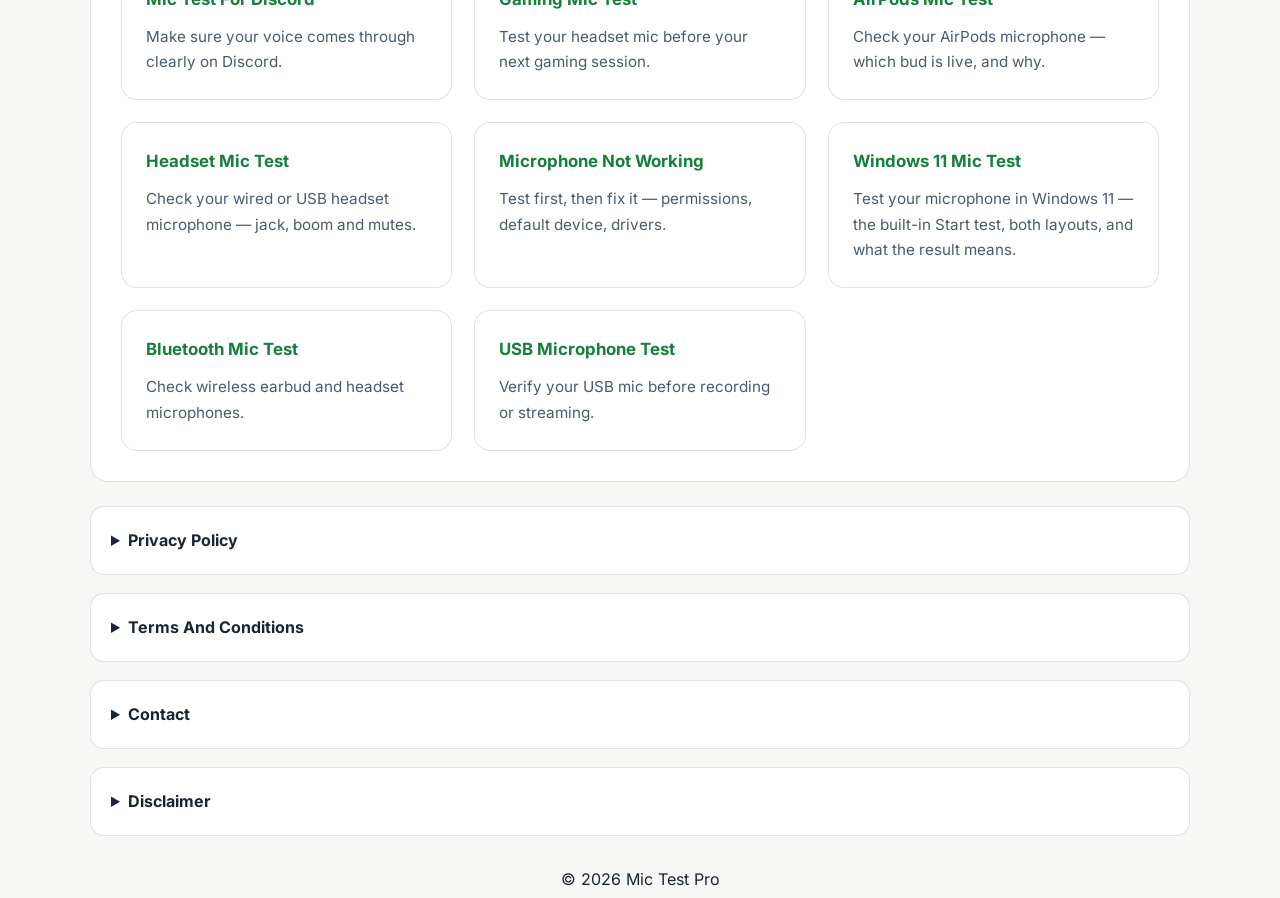
==== commit fe5e4803: "V4 light green theme on all pages (3-step tool, green record button, card hover, article cards, per-" ====
--- a/index.html
+++ b/index.html
@@ -49,31 +49,31 @@
 
 :root{
 
-  --bg:#070b14;
-  --card:#101826;
-  --card2:#131d2d;
-  --border:rgba(255,255,255,.08);
-
-  --text:#ffffff;
-  --text2:#b8c4d9;
-
-  --blue:#3b82f6;
-  --cyan:#06b6d4;
-  --green:#22c55e;
+  --bg:#f7f8f5;
+  --card:#ffffff;
+  --card2:#eef2f0;
+  --border:rgba(15,23,42,.12);
+
+  --text:#1a2433;
+  --text2:#4a5a72;
+
+  --blue:#16a34a;
+  --cyan:#15803d;
+  --green:#16a34a;
   --red:#ef4444;
-  --yellow:#facc15;
+  --yellow:#b45309;
 
   --gradient:
   linear-gradient(
   135deg,
-  #0f172a 0%,
-  #07111f 100%
+  #eef3ee 0%,
+  #f7f8f5 100%
   );
 
   --radius:18px;
 
   --shadow:
-  0 10px 40px rgba(0,0,0,.35);
+  0 10px 30px rgba(15,23,42,.08);
 
 }
 
@@ -111,7 +111,7 @@
   background:
   radial-gradient(
   circle at top,
-  rgba(59,130,246,.12),
+  rgba(22,163,74,.10),
   transparent 30%
   ),
   var(--gradient);
@@ -148,7 +148,7 @@
 
   font-weight:800;
 
-  color:white;
+  color:#1a2433;
 
 }
 
@@ -174,7 +174,7 @@
 
 .nav-links a:hover{
 
-  color:white;
+  color:#1a2433;
 
 }
 
@@ -225,7 +225,7 @@
 .tool-card{
 
   background:
-  rgba(16,24,38,.9);
+  #ffffff;
 
   border:
   1px solid var(--border);
@@ -279,7 +279,7 @@
 
   gap:10px;
 
-  color:white;
+  color:#1a2433;
 
   font-weight:600;
 
@@ -325,7 +325,7 @@
 .visualizer-wrap{
 
   background:
-  #050b15;
+  #eef2f0;
 
   border-radius:
   16px;
@@ -367,7 +367,7 @@
   height:20px;
 
   background:
-  #09111c;
+  #e2e8e2;
 
   border-radius:
   100px;
@@ -459,9 +459,9 @@
 #stopBtn{
 
   background:
-  rgba(255,255,255,.06);
-
-  color:white;
+  #eef2f0;
+
+  color:#1a2433;
 
   border:
   1px solid var(--border);
@@ -594,7 +594,7 @@
 
 .toc a{
 
-  color:#8db8ff;
+  color:#15803d;
 
   text-decoration:none;
 
@@ -604,7 +604,7 @@
 
 .toc a:hover{
 
-  color:white;
+  color:#14532d;
 
 }
 
@@ -644,10 +644,12 @@
 .step:hover{
 
   transform:
-  translateY(-4px);
+  translateY(-2px);
+
+  box-shadow:0 8px 20px rgba(22,163,74,.12);
 
   border-color:
-  rgba(59,130,246,.4);
+  rgba(22,163,74,.45);
 
 }
 
@@ -676,6 +678,8 @@
 
   font-weight:800;
 
+  color:#fff;
+
 }
 
 /* =========================
@@ -714,10 +718,12 @@
 .feature-card:hover{
 
   transform:
-  translateY(-4px);
+  translateY(-2px);
+
+  box-shadow:0 8px 20px rgba(22,163,74,.12);
 
   border-color:
-  rgba(59,130,246,.4);
+  rgba(22,163,74,.45);
 
 }
 .step-card{
@@ -728,10 +734,12 @@
 .step-card:hover{
 
 transform:
-translateY(-4px);
+translateY(-2px);
+
+  box-shadow:0 8px 20px rgba(22,163,74,.12);
 
 border-color:
-rgba(59,130,246,.4);
+rgba(22,163,74,.45);
 
 }
 
@@ -839,10 +847,12 @@
 details:hover{
 
   transform:
-  translateY(-4px);
+  translateY(-2px);
+
+  box-shadow:0 8px 20px rgba(22,163,74,.12);
 
   border-color:
-  rgba(59,130,246,.4);
+  rgba(22,163,74,.45);
 
 }
 
@@ -899,7 +909,7 @@
 
   text-decoration:none;
 
-  color:white;
+  color:#1a2433;
 
 }
 
@@ -1058,7 +1068,7 @@
 
   text-decoration:none;
 
-  color:white;
+  color:#1a2433;
 
   display:block;
 
@@ -1068,9 +1078,11 @@
 
 .related-card:hover{
 
-  transform:translateY(-4px);
-
-  border-color:rgba(59,130,246,.4);
+  transform:translateY(-2px);
+
+  box-shadow:0 8px 20px rgba(22,163,74,.12);
+
+  border-color:rgba(22,163,74,.45);
 
 }
 
@@ -1212,8 +1224,8 @@
   background:
   linear-gradient(
   135deg,
-  var(--red),
-  #f97316
+  var(--blue),
+  var(--cyan)
   );
 
   color:white;
@@ -1599,7 +1611,7 @@
 
   height:90px;
 
-  background:rgba(0,0,0,.35);
+  background:rgba(15,23,42,.06);
 
   border:
   1px solid var(--border);
@@ -1701,6 +1713,79 @@
   }
 
 }
+
+/* === V4: MicChecker-style 3-step tool (scoped overrides) === */
+.hero-content{max-width:1200px}
+.mc-steps{display:grid;grid-template-columns:repeat(3,1fr);gap:22px;text-align:left;align-items:start}
+.mc-step{background:#fbfcfb;border:1px solid var(--border);border-radius:16px;padding:22px;display:flex;flex-direction:column;gap:16px}
+.mc-step-head{display:flex;align-items:center;gap:12px}
+.mc-num{width:34px;height:34px;border-radius:50%;background:#ffffff;border:1.5px solid rgba(15,23,42,.25);color:#1a2433;font-weight:800;display:flex;align-items:center;justify-content:center;flex:none;font-size:1rem}
+.mc-step:first-child .mc-num{background:#16a34a;border-color:#16a34a;color:#fff}
+.mc-step-head h3{font-size:1.3rem;font-weight:800;color:#1a2433;line-height:1.2}
+.mc-step-sub{color:#4a5a72;font-size:.98rem;line-height:1.6}
+.mc-step .status-row{margin-bottom:0}
+.mc-step .visualizer-wrap{margin-bottom:0;padding:14px}
+.mc-step #visualizer{height:110px}
+.mc-step .meter-wrap{margin-bottom:0}
+.mc-step .tool-actions{margin-bottom:0;flex-direction:column;align-items:stretch;gap:12px}
+.mc-step #startBtn{width:100%;padding:18px 28px;font-size:1.1rem}
+.mc-step #stopBtn{width:100%}
+.mc-step .record-panel{margin-bottom:0}
+.mc-step .extras-row{margin-bottom:0;flex-direction:column;align-items:stretch;gap:10px}
+.mc-step .extras-label{text-align:left}
+.mc-step .mic-select{width:100%}
+.mc-step .extras-btn{width:100%}
+.mc-step .extras-status{margin-bottom:0}
+.mc-step .monitor-warning{margin-bottom:0}
+.mc-step .spectrum-wrap{margin-bottom:0}
+.mc-step .tool-grid{grid-template-columns:repeat(2,1fr);gap:12px}
+.mc-step .info-card{padding:14px}
+.mc-step .info-card p{font-size:1.05rem}
+.mc-step .summary-card{background:var(--card2)}
+.dot{background:#f59e0b}
+@media(max-width:900px){.mc-steps{grid-template-columns:1fr}}
+/* === V4: card hover (subtle, green-matching) === */
+.info-card,.affiliate-card,.summary-card,.mc-step{transition:.2s}
+.info-card:hover,.affiliate-card:hover,.summary-card:hover,.mc-step:hover{border-color:rgba(22,163,74,.45);transform:translateY(-2px);box-shadow:0 8px 20px rgba(22,163,74,.12)}
+
+/* === V4: article section cards (main only; footer excluded) === */
+main .content-section > .container{
+  background:#ffffff;
+  border:1px solid var(--border);
+  border-radius:18px;
+  padding:30px;
+  margin-top:14px;
+  margin-bottom:14px;
+  transition:.2s;
+}
+main .content-section > .container:hover{
+  border-color:rgba(22,163,74,.45);
+  transform:translateY(-2px);
+  box-shadow:0 8px 20px rgba(22,163,74,.12);
+}
+.benefit-list{list-style:none;padding-left:0}
+.benefit-list li{
+  background:#f1f5fb;
+  border:1px solid var(--border);
+  border-radius:12px;
+  padding:14px 18px;
+  transition:.2s;
+}
+.benefit-list li:hover{
+  border-color:rgba(22,163,74,.45);
+  transform:translateY(-2px);
+  box-shadow:0 8px 20px rgba(22,163,74,.12);
+}
+@media(max-width:700px){
+  main .content-section > .container{padding:20px 16px}
+}
+
+/* === V4: heading icons (green chip) === */
+.h2-icon{width:32px;height:32px;padding:5px;background:#e8f5ee;border-radius:9px;stroke:#15803d;stroke-width:1.8;vertical-align:-9px}
+.h2-icon [fill="#22D3EE"]{fill:#15803d}
+main .content-section h2:has(.h2-icon){display:flex;align-items:center}
+.card-icon{width:30px;height:30px;padding:5px;background:#e8f5ee;border-radius:8px;flex:none}
+.feature-card h3{display:flex;align-items:center;gap:10px}
 </style>
 
   
@@ -1852,10 +1937,41 @@
 
     <!-- TOOL CARD -->
 
-    <section class="tool-card">
+    <section class="tool-card mc-card">
 
       <h2 class="sr-only">Microphone Test Results</h2>
-<div class="status-row">
+
+      <div class="mc-steps">
+
+        <div class="mc-step">
+          <div class="mc-step-head"><span class="mc-num">1</span><h3>Start</h3></div>
+          <p class="mc-step-sub">Press the green button and allow microphone access when your browser asks. Using more than one mic? Pick it below.</p>
+          <div class="tool-actions">
+
+        <button id="startBtn" aria-label="Start microphone test">
+          Start Mic Test
+        </button>
+
+        <button id="stopBtn" aria-label="Stop microphone test">
+          Stop Test
+        </button>
+
+      </div>
+          <div class="extras-row">
+
+          <label class="extras-label" for="micSelect">Microphone</label>
+
+          <select id="micSelect" class="mic-select" aria-label="Choose which microphone to test">
+            <option value="">Default microphone</option>
+          </select>
+
+        </div>
+        </div>
+
+        <div class="mc-step">
+          <div class="mc-step-head"><span class="mc-num">2</span><h3>Talk</h3></div>
+          <p class="mc-step-sub">Speak at your normal volume and watch the waveform, level meter and readings update live.</p>
+          <div class="status-row">
 
         <div class="status-box">
           <span class="dot"></span>
@@ -1868,30 +1984,68 @@
         </div>
 
       </div>
-
-      <div class="visualizer-wrap">
+          <div class="visualizer-wrap">
         <canvas id="visualizer" role="img" aria-label="Live microphone waveform visualizer"></canvas>
       </div>
-
-      <div class="meter-wrap">
+          <div class="meter-wrap">
         <div class="meter-bar">
           <div class="meter-fill" id="meterFill"></div>
         </div>
       </div>
-
-      <div class="tool-actions">
-
-        <button id="startBtn" aria-label="Start microphone test">
-          Start Mic Test
-        </button>
-
-        <button id="stopBtn" aria-label="Stop microphone test">
-          Stop Test
-        </button>
+          <div class="tool-grid">
+
+        <div class="info-card">
+          <h3>Noise Level</h3>
+          <p id="noiseLevel">--</p>
+        </div>
+
+        <div class="info-card">
+          <h3>Mic Quality</h3>
+          <p id="qualityLevel">--</p>
+        </div>
+
+        <div class="info-card">
+          <h3>Latency</h3>
+          <p id="latencyLevel">--</p>
+        </div>
+
+        <div class="info-card">
+          <h3>Device</h3>
+          <p id="deviceName">Not Connected</p>
+        </div>
 
       </div>
-
-      <div class="record-panel">
+          <div class="summary-card">
+
+          <h3 class="summary-title">Your Test Result</h3>
+
+          <div class="summary-row"><span>Mic status</span><span id="sumStatus">Not started</span></div>
+
+          <div class="summary-row"><span>Input level</span><span id="sumLevel">0%</span></div>
+
+          <div class="summary-row"><span>Noise level</span><span id="sumNoise">--</span></div>
+
+          <div class="summary-row"><span>Latency</span><span id="sumLatency">--</span></div>
+
+          <div class="summary-row"><span>Device</span><span id="sumDevice">Not Connected</span></div>
+
+          <div class="extras-row">
+
+            <button id="copyResultBtn" class="extras-btn" aria-label="Copy your test result as text">
+              Copy Result
+            </button>
+
+          </div>
+
+          <p id="copyStatus" class="extras-status" role="status" aria-live="polite"></p>
+
+        </div>
+        </div>
+
+        <div class="mc-step">
+          <div class="mc-step-head"><span class="mc-num">3</span><h3>Hear yourself</h3></div>
+          <p class="mc-step-sub">Record a short clip and play it back, check your speakers, or listen to your own voice live.</p>
+          <div class="record-panel">
 
         <div class="record-row">
 
@@ -1919,20 +2073,7 @@
         </p>
 
       </div>
-
-      <div class="extras-panel">
-
-        <div class="extras-row">
-
-          <label class="extras-label" for="micSelect">Microphone</label>
-
-          <select id="micSelect" class="mic-select" aria-label="Choose which microphone to test">
-            <option value="">Default microphone</option>
-          </select>
-
-        </div>
-
-        <div class="extras-row">
+          <div class="extras-row">
 
           <button id="speakerBtn" class="extras-btn" aria-label="Play a test sound to check your speakers or headphones">
             Test Speakers
@@ -1943,71 +2084,18 @@
           </button>
 
         </div>
-
-        <p id="speakerStatus" class="extras-status" role="status" aria-live="polite"></p>
-
-        <p id="monitorStatus" class="extras-status" role="status" aria-live="polite"></p>
-
-        <p class="monitor-warning">
+          <p id="speakerStatus" class="extras-status" role="status" aria-live="polite"></p>
+          <p id="monitorStatus" class="extras-status" role="status" aria-live="polite"></p>
+          <p class="monitor-warning">
           Hear Yourself: use headphones — with speakers you will hear echo and feedback.
         </p>
-
-        <div class="spectrum-wrap">
+          <div class="spectrum-wrap">
 
           <span class="extras-label">Sound spectrum (bass to treble)</span>
 
           <canvas id="spectrumCanvas" role="img" aria-label="Live sound spectrum bars, bass on the left to treble on the right"></canvas>
 
         </div>
-
-        <div class="summary-card">
-
-          <h3 class="summary-title">Your Test Result</h3>
-
-          <div class="summary-row"><span>Mic status</span><span id="sumStatus">Not started</span></div>
-
-          <div class="summary-row"><span>Input level</span><span id="sumLevel">0%</span></div>
-
-          <div class="summary-row"><span>Noise level</span><span id="sumNoise">--</span></div>
-
-          <div class="summary-row"><span>Latency</span><span id="sumLatency">--</span></div>
-
-          <div class="summary-row"><span>Device</span><span id="sumDevice">Not Connected</span></div>
-
-          <div class="extras-row">
-
-            <button id="copyResultBtn" class="extras-btn" aria-label="Copy your test result as text">
-              Copy Result
-            </button>
-
-          </div>
-
-          <p id="copyStatus" class="extras-status" role="status" aria-live="polite"></p>
-
-        </div>
-
-      </div>
-
-      <div class="tool-grid">
-
-        <div class="info-card">
-          <h3>Noise Level</h3>
-          <p id="noiseLevel">--</p>
-        </div>
-
-        <div class="info-card">
-          <h3>Mic Quality</h3>
-          <p id="qualityLevel">--</p>
-        </div>
-
-        <div class="info-card">
-          <h3>Latency</h3>
-          <p id="latencyLevel">--</p>
-        </div>
-
-        <div class="info-card">
-          <h3>Device</h3>
-          <p id="deviceName">Not Connected</p>
         </div>
 
       </div>
@@ -2130,53 +2218,43 @@
 
     <div class="feature-grid">
 
-      <div class="feature-card">
-        <h3>Real-Time Audio Detection</h3>
+      <div class="feature-card"><h3><svg class="card-icon" viewBox="0 0 24 24" fill="none" stroke="#15803d" stroke-width="1.8" stroke-linecap="round" stroke-linejoin="round" aria-hidden="true" focusable="false"><rect x="9" y="3" width="6" height="11" rx="3"/><path d="M5.5 11.5a6.5 6.5 0 0 0 13 0"/><line x1="12" y1="18" x2="12" y2="21"/></svg>Real-Time Audio Detection</h3>
         <p>Detect live microphone input instantly, as you speak. No uploading and no waiting for a result file — the answer is on screen while the sound is still in the room. If you want to hear yourself, the optional Record Voice button records, plays back and downloads a short clip entirely inside your browser.</p>
       </div>
 
-      <div class="feature-card">
-        <h3>Noise Analysis</h3>
+      <div class="feature-card"><h3><svg class="card-icon" viewBox="0 0 24 24" fill="none" stroke="#15803d" stroke-width="1.8" stroke-linecap="round" stroke-linejoin="round" aria-hidden="true" focusable="false"><path d="M4 10.5a11 11 0 0 1 0 3"/><path d="M7.5 8a15 15 0 0 1 0 8"/><path d="M11 5.5a19 19 0 0 1 0 13"/><circle cx="3" cy="12" r="1.3" fill="#15803d" stroke="none"/></svg>Noise Analysis</h3>
         <p>Check background noise levels while you sit in silence. This is the reading your meeting partners wish you could see: if it is high with nobody talking, your voice is competing with your room in every call.</p>
       </div>
 
-      <div class="feature-card">
-        <h3>Live Waveform</h3>
+      <div class="feature-card"><h3><svg class="card-icon" viewBox="0 0 24 24" fill="none" stroke="#15803d" stroke-width="1.8" stroke-linecap="round" stroke-linejoin="round" aria-hidden="true" focusable="false"><path d="M3 12h4l2.5-6.5 4 13L16 12h5"/></svg>Live Waveform</h3>
         <p>Visual microphone audio monitoring. A healthy waveform rises and falls with your sentences; a flat line means no signal, and a solid block means you are far too loud and distorting.</p>
       </div>
 
-      <div class="feature-card">
-        <h3>Latency Check</h3>
+      <div class="feature-card"><h3><svg class="card-icon" viewBox="0 0 24 24" fill="none" stroke="#15803d" stroke-width="1.8" stroke-linecap="round" stroke-linejoin="round" aria-hidden="true" focusable="false"><path d="M4 15.5a8 8 0 1 1 16 0"/><path d="M12 15.5l3.6-3.6"/><circle cx="12" cy="15.5" r="1.3" fill="#15803d" stroke="none"/><path d="M3.5 19.5h17"/></svg>Latency Check</h3>
         <p>Measure microphone response delay. The reading is in milliseconds (ms): the delay between speaking and your browser receiving the sound, and lower is better. It matters for gaming, streaming and singing along to anything — and it is the one problem you cannot hear in your own headphones while it annoys everyone else.</p>
       </div>
 
-      <div class="feature-card">
-        <h3>Browser-Based Testing</h3>
+      <div class="feature-card"><h3><svg class="card-icon" viewBox="0 0 24 24" fill="none" stroke="#15803d" stroke-width="1.8" stroke-linecap="round" stroke-linejoin="round" aria-hidden="true" focusable="false"><rect x="3.5" y="5" width="17" height="14" rx="2"/><line x1="3.5" y1="9.5" x2="20.5" y2="9.5"/><circle cx="6.2" cy="7.2" r="0.9" fill="#15803d" stroke="none"/><circle cx="9.4" cy="7.2" r="0.9" fill="#15803d" stroke="none"/></svg>Browser-Based Testing</h3>
         <p>No download or installation required. If your browser can open this page and ask for the microphone, it can run the full test — which also makes this the fastest check on a borrowed or work computer where you cannot install anything.</p>
       </div>
 
-      <div class="feature-card">
-        <h3>Privacy Friendly</h3>
+      <div class="feature-card"><h3><svg class="card-icon" viewBox="0 0 24 24" fill="none" stroke="#15803d" stroke-width="1.8" stroke-linecap="round" stroke-linejoin="round" aria-hidden="true" focusable="false"><path d="M12 21.5s7.5-3.8 7.5-9.5V5.2L12 2.8 4.5 5.2V12c0 5.7 7.5 9.5 7.5 9.5z"/></svg>Privacy Friendly</h3>
         <p>Audio never leaves your browser. The analysis happens on your device with the Web Audio API, so you can test a microphone before a sensitive call without your voice touching a server.</p>
       </div>
 
-      <div class="feature-card">
-        <h3>Speaker Test</h3>
+      <div class="feature-card"><h3><svg class="card-icon" viewBox="0 0 24 24" fill="none" stroke="#15803d" stroke-width="1.8" stroke-linecap="round" stroke-linejoin="round" aria-hidden="true" focusable="false"><path d="M11 5.5L6.5 9H3.5v6h3l4.5 3.5z"/><path d="M15 9a4.2 4.2 0 0 1 0 6"/><path d="M17.5 6.5a8 8 0 0 1 0 11"/></svg>Speaker Test</h3>
         <p>Check the listening side too. The Test Speakers button plays a short test sound through your chosen output, so you can confirm your speakers or headphones work before a call — a mic test and a speaker test on the same page.</p>
       </div>
 
-      <div class="feature-card">
-        <h3>Choose Your Microphone</h3>
+      <div class="feature-card"><h3><svg class="card-icon" viewBox="0 0 24 24" fill="none" stroke="#15803d" stroke-width="1.8" stroke-linecap="round" stroke-linejoin="round" aria-hidden="true" focusable="false"><line x1="4.5" y1="7" x2="19.5" y2="7"/><circle cx="9" cy="7" r="2"/><line x1="4.5" y1="12" x2="19.5" y2="12"/><circle cx="15" cy="12" r="2"/><line x1="4.5" y1="17" x2="19.5" y2="17"/><circle cx="8" cy="17" r="2"/></svg>Choose Your Microphone</h3>
         <p>More than one mic connected — a headset, a webcam, a USB mic? Pick the one you want from the Microphone dropdown before you start, so the test listens to the right device instead of whichever one the browser found first.</p>
       </div>
 
-      <div class="feature-card">
-        <h3>Hear Yourself Live</h3>
+      <div class="feature-card"><h3><svg class="card-icon" viewBox="0 0 24 24" fill="none" stroke="#15803d" stroke-width="1.8" stroke-linecap="round" stroke-linejoin="round" aria-hidden="true" focusable="false"><path d="M4.5 15.5v-2a7.5 7.5 0 0 1 15 0v2"/><rect x="3.5" y="14" width="3.8" height="6.5" rx="1.6"/><rect x="16.7" y="14" width="3.8" height="6.5" rx="1.6"/></svg>Hear Yourself Live</h3>
         <p>Turn on Hear Yourself to monitor your own voice live while you speak, the way your listeners hear it. Use headphones for this — on speakers, your mic picks up the sound coming out and you get echo.</p>
       </div>
 
-      <div class="feature-card">
-        <h3>Your Test Result</h3>
+      <div class="feature-card"><h3><svg class="card-icon" viewBox="0 0 24 24" fill="none" stroke="#15803d" stroke-width="1.8" stroke-linecap="round" stroke-linejoin="round" aria-hidden="true" focusable="false"><line x1="4" y1="20" x2="20" y2="20"/><rect x="6" y="12" width="3.4" height="8" rx="1"/><rect x="11" y="8" width="3.4" height="12" rx="1"/><rect x="16" y="5" width="3.4" height="15" rx="1"/></svg>Your Test Result</h3>
         <p>While the test runs, the result card gathers your readings in one place — input level, noise level, latency and device name — so you can judge the whole picture at a glance. The spectrum bars beside it show your voice by pitch, bass on the left and treble on the right.</p>
       </div>
 
@@ -2190,7 +2268,7 @@
 
   <div class="container">
 
-    <h2>Benefits Of Using This Mic Tester</h2>
+    <h2><svg class="h2-icon" viewBox="0 0 24 24" fill="none" stroke="#15803d" stroke-width="1.8" stroke-linecap="round" stroke-linejoin="round" aria-hidden="true" focusable="false"><path d="M12 3.6l2.6 5.2 5.8.8-4.2 4 1 5.7-5.2-2.7-5.2 2.7 1-5.7-4.2-4 5.8-.8z"/></svg>Benefits Of Using This Mic Tester</h2>
 
     <ul class="benefit-list">
 
@@ -2210,7 +2288,7 @@
 
   <div class="container">
 
-    <h2>Why This Tool Is Helpful</h2>
+    <h2><svg class="h2-icon" viewBox="0 0 24 24" fill="none" stroke="#15803d" stroke-width="1.8" stroke-linecap="round" stroke-linejoin="round" aria-hidden="true" focusable="false"><path d="M12 4v13M8.5 20h7M12 17v3"/><path d="M12 6.5H6m6 0h6"/><path d="M6 6.5L3.8 11a3.2 3.2 0 0 0 4.4 0L6 6.5zM18 6.5L15.8 11a3.2 3.2 0 0 0 4.4 0L18 6.5z"/></svg>Why This Tool Is Helpful</h2>
 
     <table>
 
@@ -2279,7 +2357,7 @@
 
   <div class="container">
 
-    <h2>Why Use This Online Microphone Tester?</h2>
+    <h2><svg class="h2-icon" viewBox="0 0 24 24" fill="none" stroke="#15803d" stroke-width="1.8" stroke-linecap="round" stroke-linejoin="round" aria-hidden="true" focusable="false"><circle cx="12" cy="12" r="9"/><path d="M8.5 12.4l2.4 2.4 4.6-5"/></svg>Why Use This Online Microphone Tester?</h2>
 
     <p>
       This free mic test tool is useful for gamers, students, streamers, podcasters, remote workers, and anyone using online voice communication. It earns its place in one moment: the two minutes before something important, when "can you hear me?" is not an acceptable opening line.
@@ -2328,7 +2406,7 @@
 
   <div class="container">
 
-    <h2>Testing Your Microphone On Windows 11</h2>
+    <h2><svg class="h2-icon" viewBox="0 0 24 24" fill="none" stroke="#15803d" stroke-width="1.8" stroke-linecap="round" stroke-linejoin="round" aria-hidden="true" focusable="false"><rect x="3.5" y="5" width="17" height="14" rx="2"/><line x1="3.5" y1="9.5" x2="20.5" y2="9.5"/><circle cx="6.2" cy="7.2" r="0.9" fill="#15803d" stroke="none"/><circle cx="9.4" cy="7.2" r="0.9" fill="#15803d" stroke="none"/></svg>Testing Your Microphone On Windows 11</h2>
 
     <p>
       Short answer: set the right input in Settings &gt; System &gt; Sound, confirm Windows itself can hear you with the built-in Start test, then run this test — in that order.
@@ -2348,7 +2426,7 @@
 
   <div class="container">
 
-    <h2>Frequently Asked Questions</h2>
+    <h2><svg class="h2-icon" viewBox="0 0 24 24" fill="none" stroke="#15803d" stroke-width="1.8" stroke-linecap="round" stroke-linejoin="round" aria-hidden="true" focusable="false"><circle cx="12" cy="12" r="9"/><path d="M9.6 9.4a2.5 2.5 0 1 1 3.3 2.3c-.6.3-.9.8-.9 1.5"/><circle cx="12" cy="16.8" r="1" fill="#15803d" stroke="none"/></svg>Frequently Asked Questions</h2>
 
     <div class="faq">
 
@@ -2434,7 +2512,7 @@
 
   <div class="container">
 
-    <h2>Recommended Microphones</h2>
+    <h2><svg class="h2-icon" viewBox="0 0 24 24" fill="none" stroke="#15803d" stroke-width="1.8" stroke-linecap="round" stroke-linejoin="round" aria-hidden="true" focusable="false"><circle cx="9.5" cy="20" r="1.4"/><circle cx="17" cy="20" r="1.4"/><path d="M3 4h2l2.3 10.5h9.9l2-7.5H6.5"/></svg>Recommended Microphones</h2>
 
     <p>If the test above shows your current mic is weak, noisy or faulty, these are the two budget upgrades worth looking at first. Test your new mic here when it arrives to check it works properly.</p>
 
@@ -2466,7 +2544,7 @@
 
   <div class="container">
 
-    <h2>More Mic Tests</h2>
+    <h2><svg class="h2-icon" viewBox="0 0 24 24" fill="none" stroke="#15803d" stroke-width="1.8" stroke-linecap="round" stroke-linejoin="round" aria-hidden="true" focusable="false"><path d="M10.5 13.5a4 4 0 0 0 5.7 0l2.8-2.8a4 4 0 1 0-5.7-5.7l-1.4 1.4"/><path d="M13.5 10.5a4 4 0 0 0-5.7 0L5 13.3a4 4 0 1 0 5.7 5.7l1.4-1.4"/></svg>More Mic Tests</h2>
 
     <div class="related-grid">
 
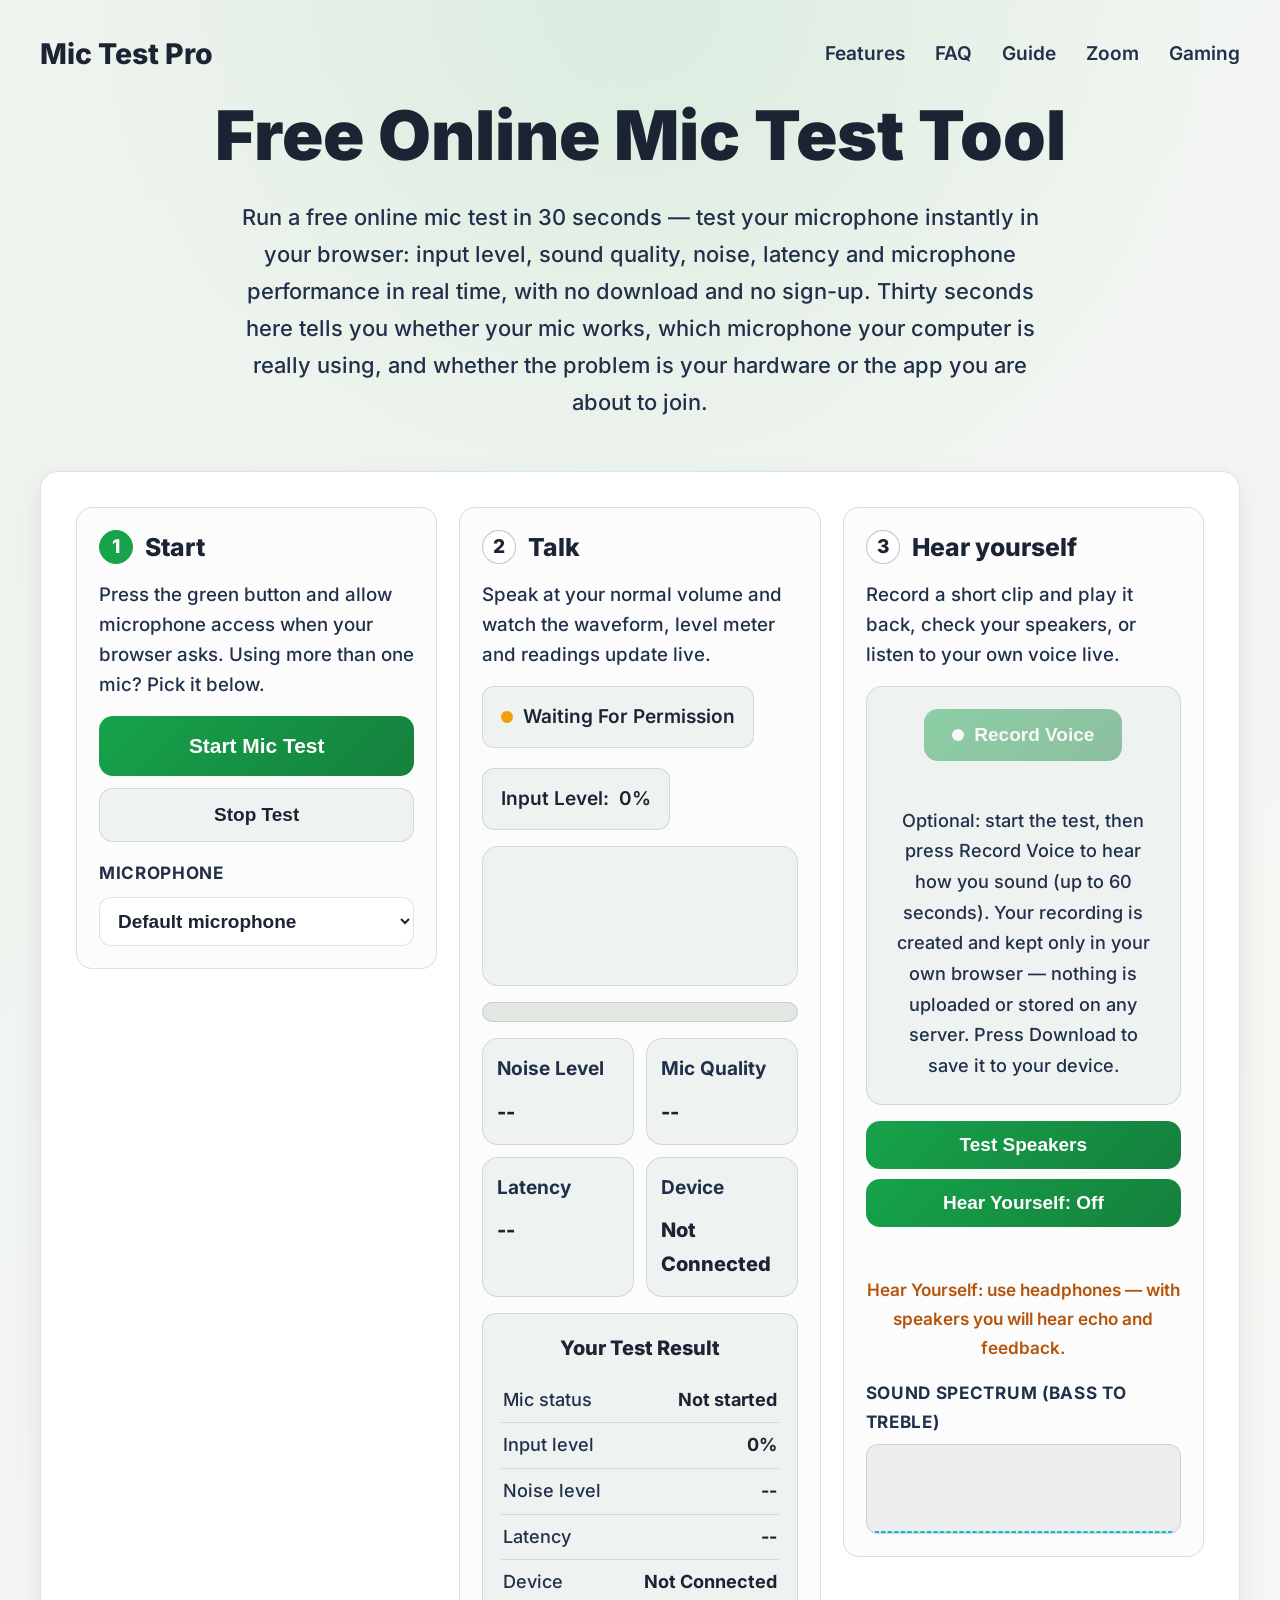
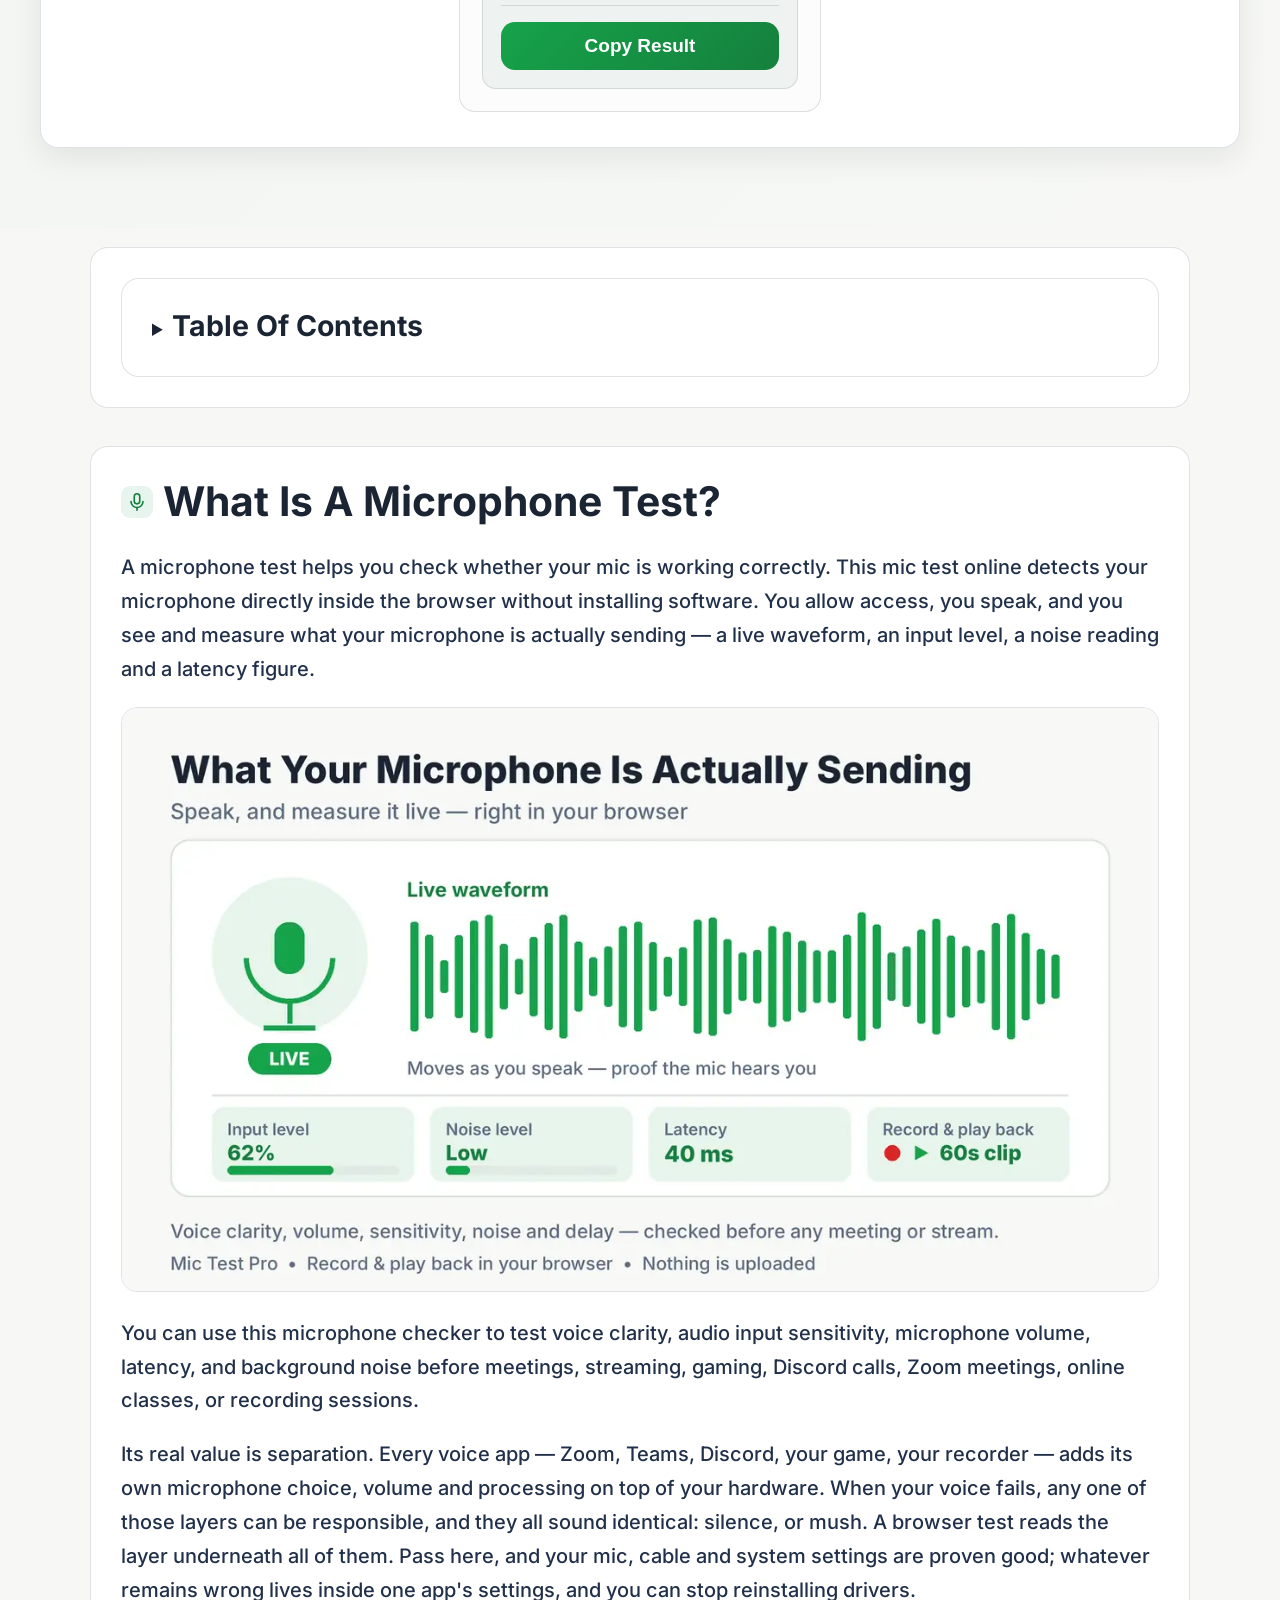
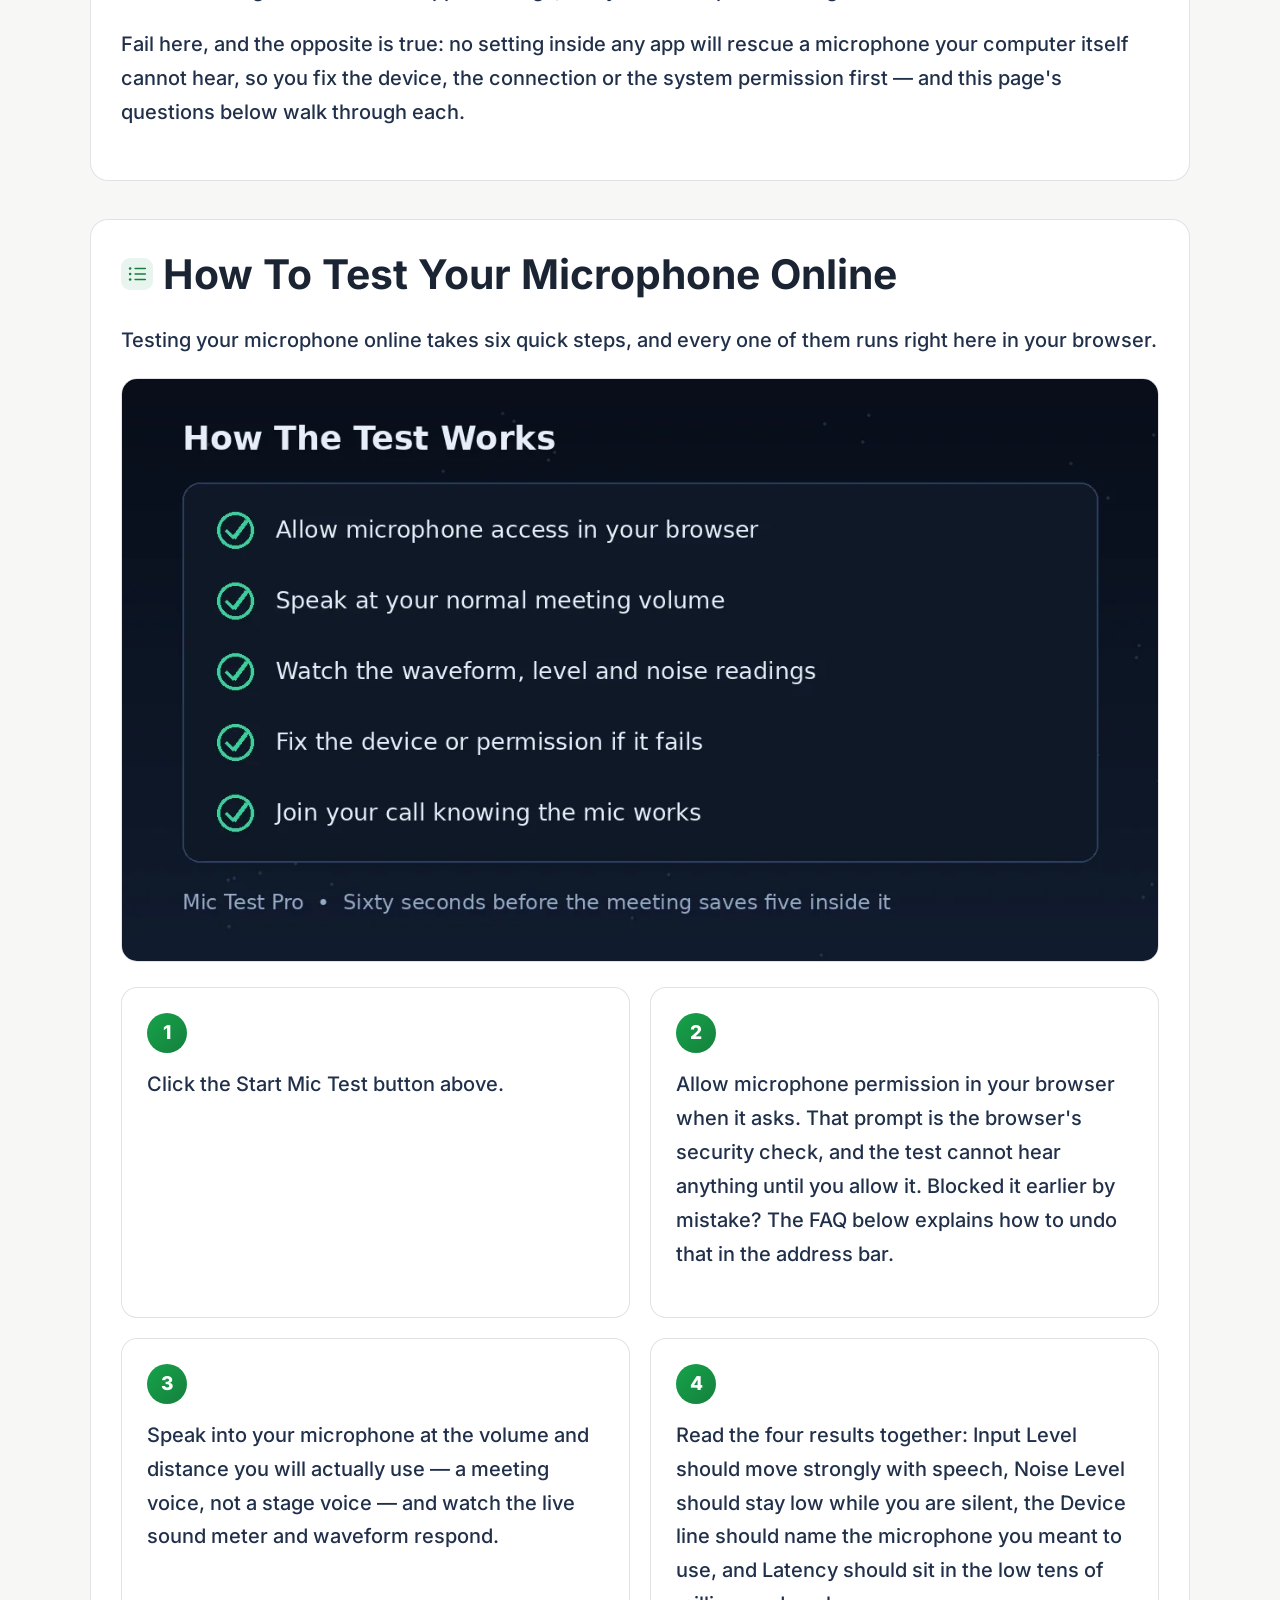
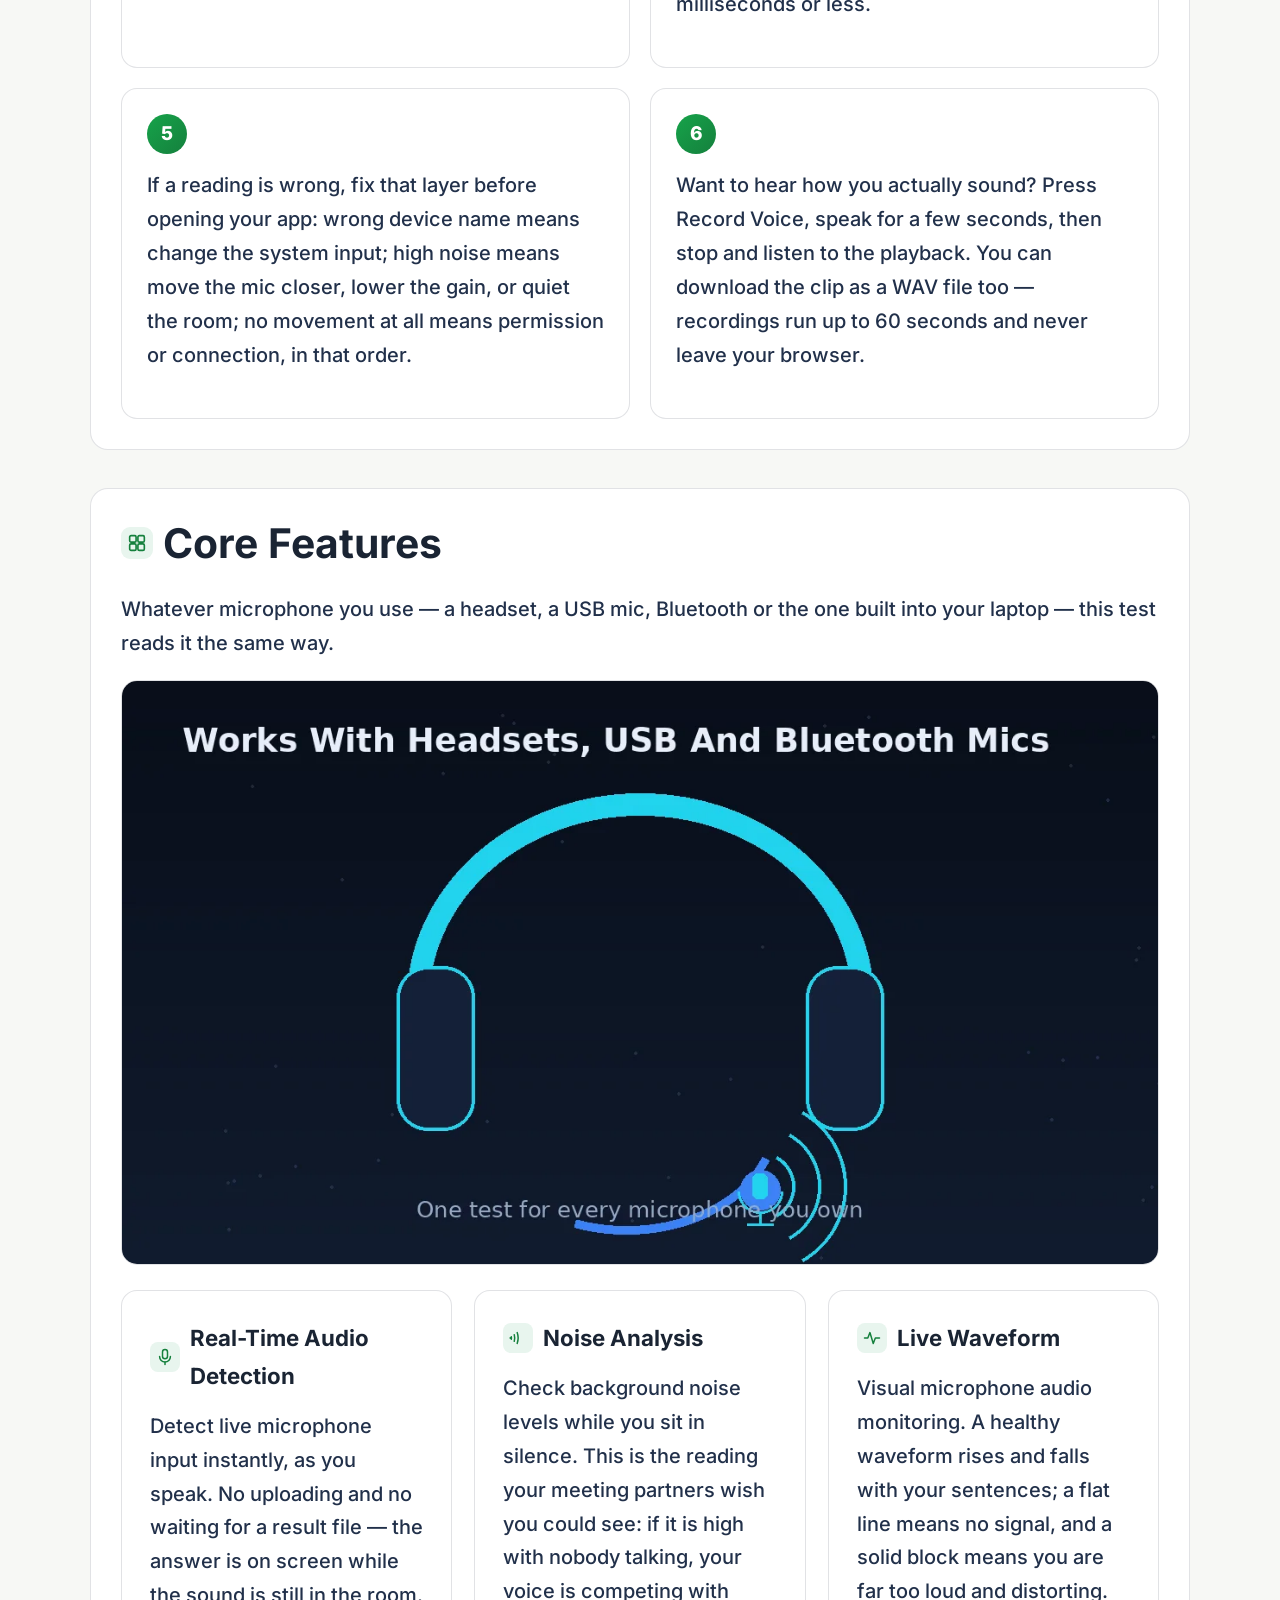
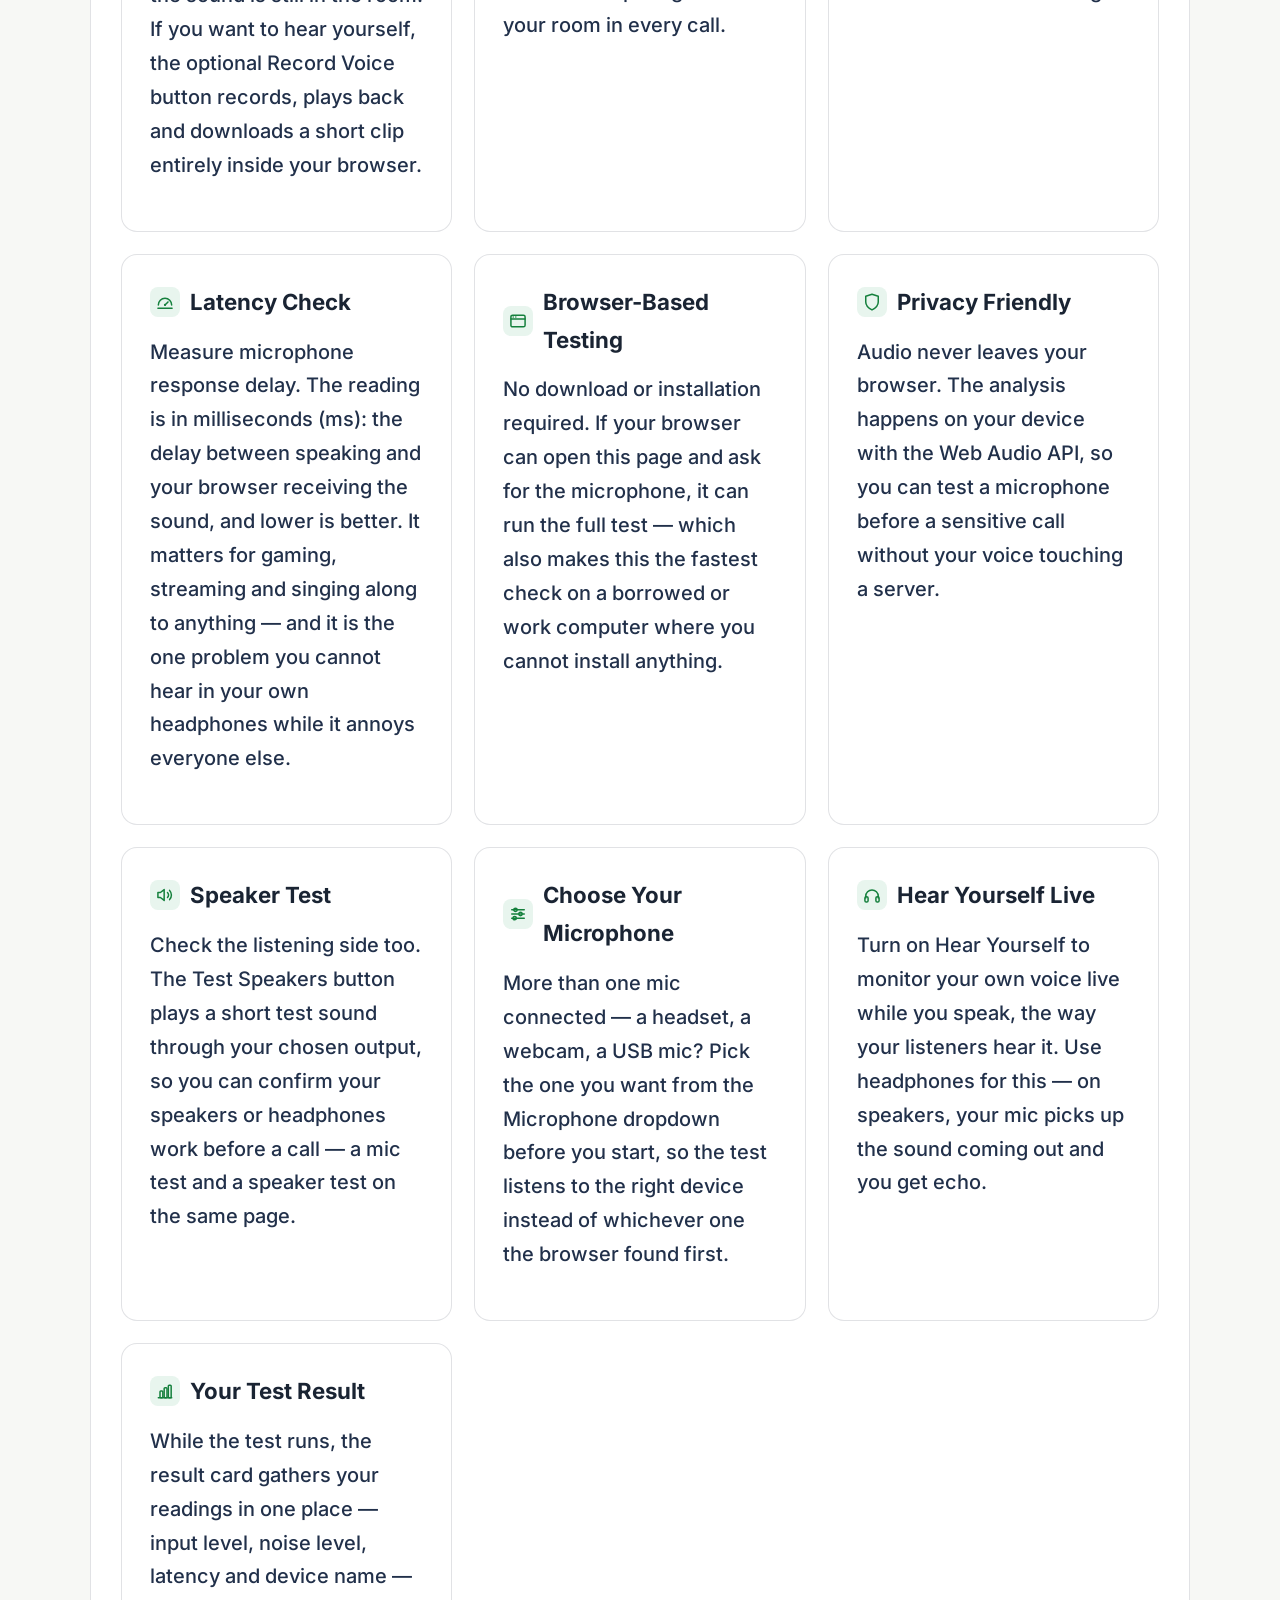
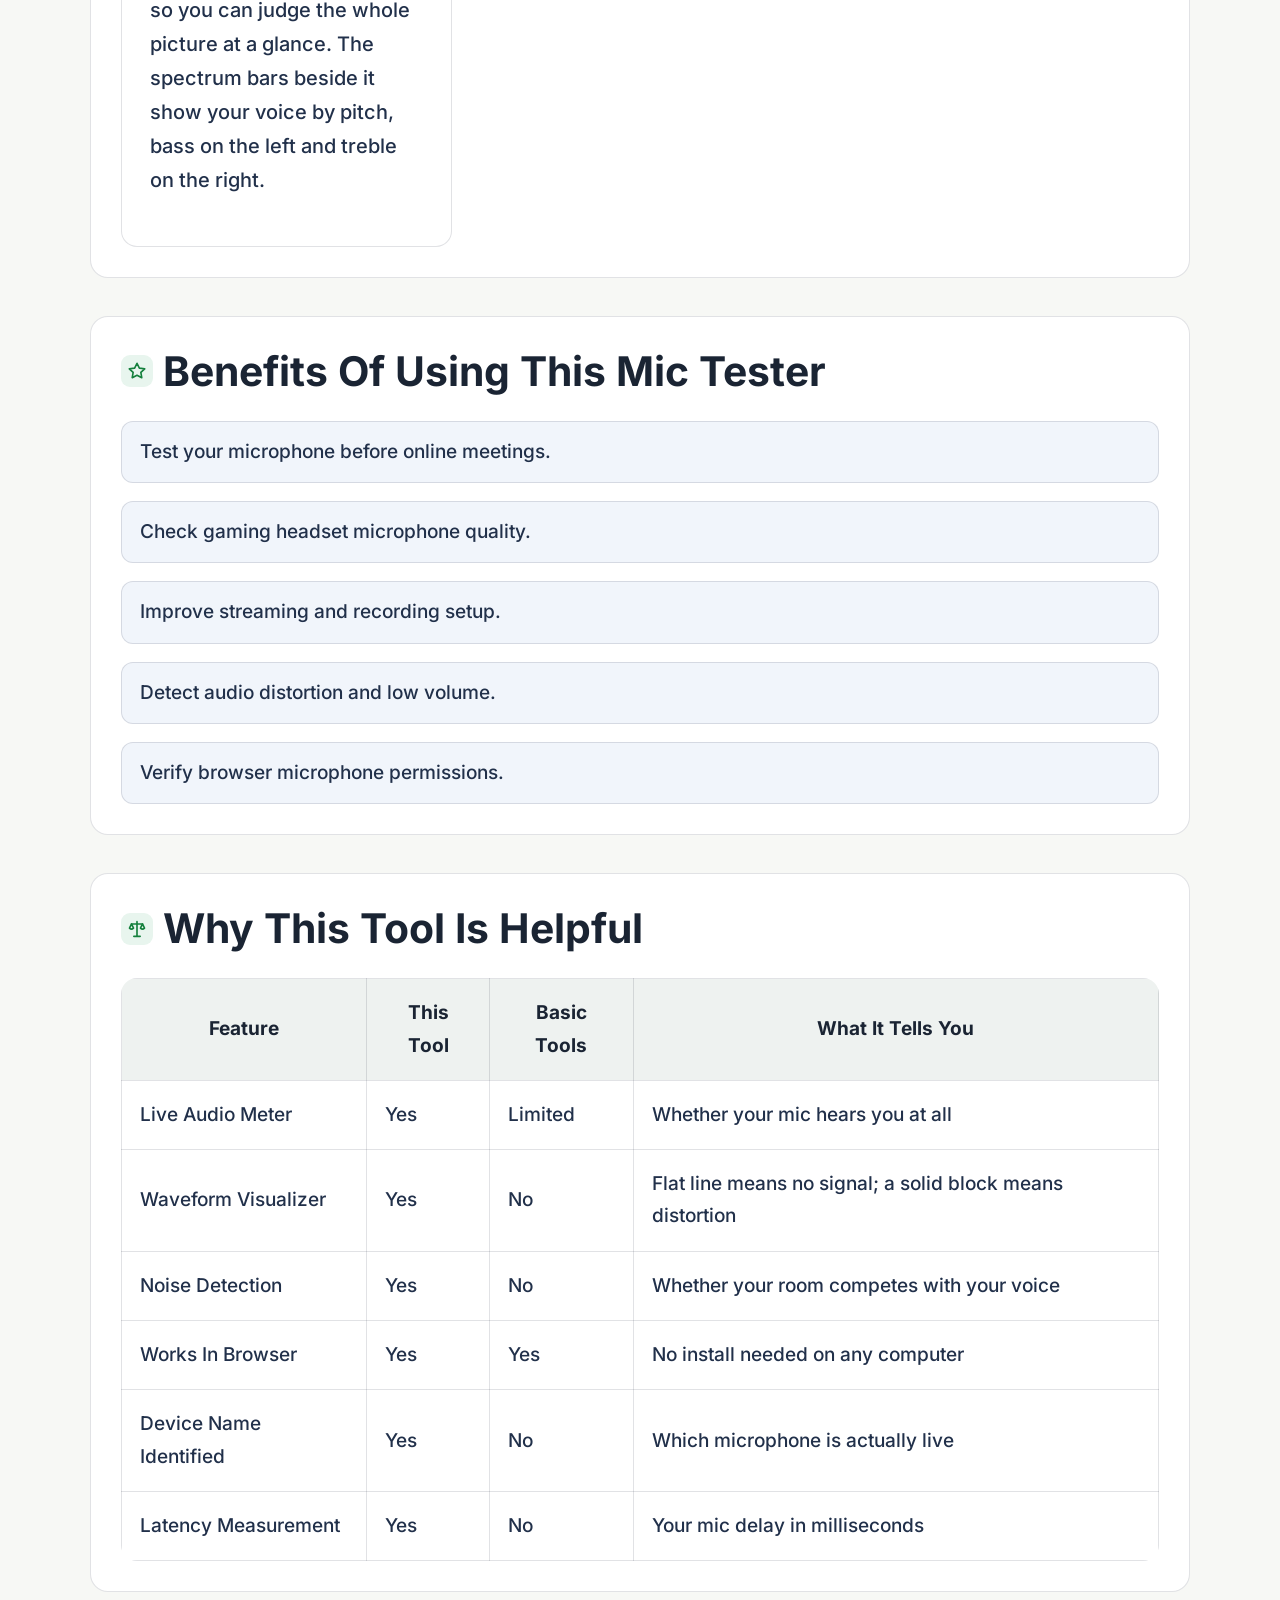
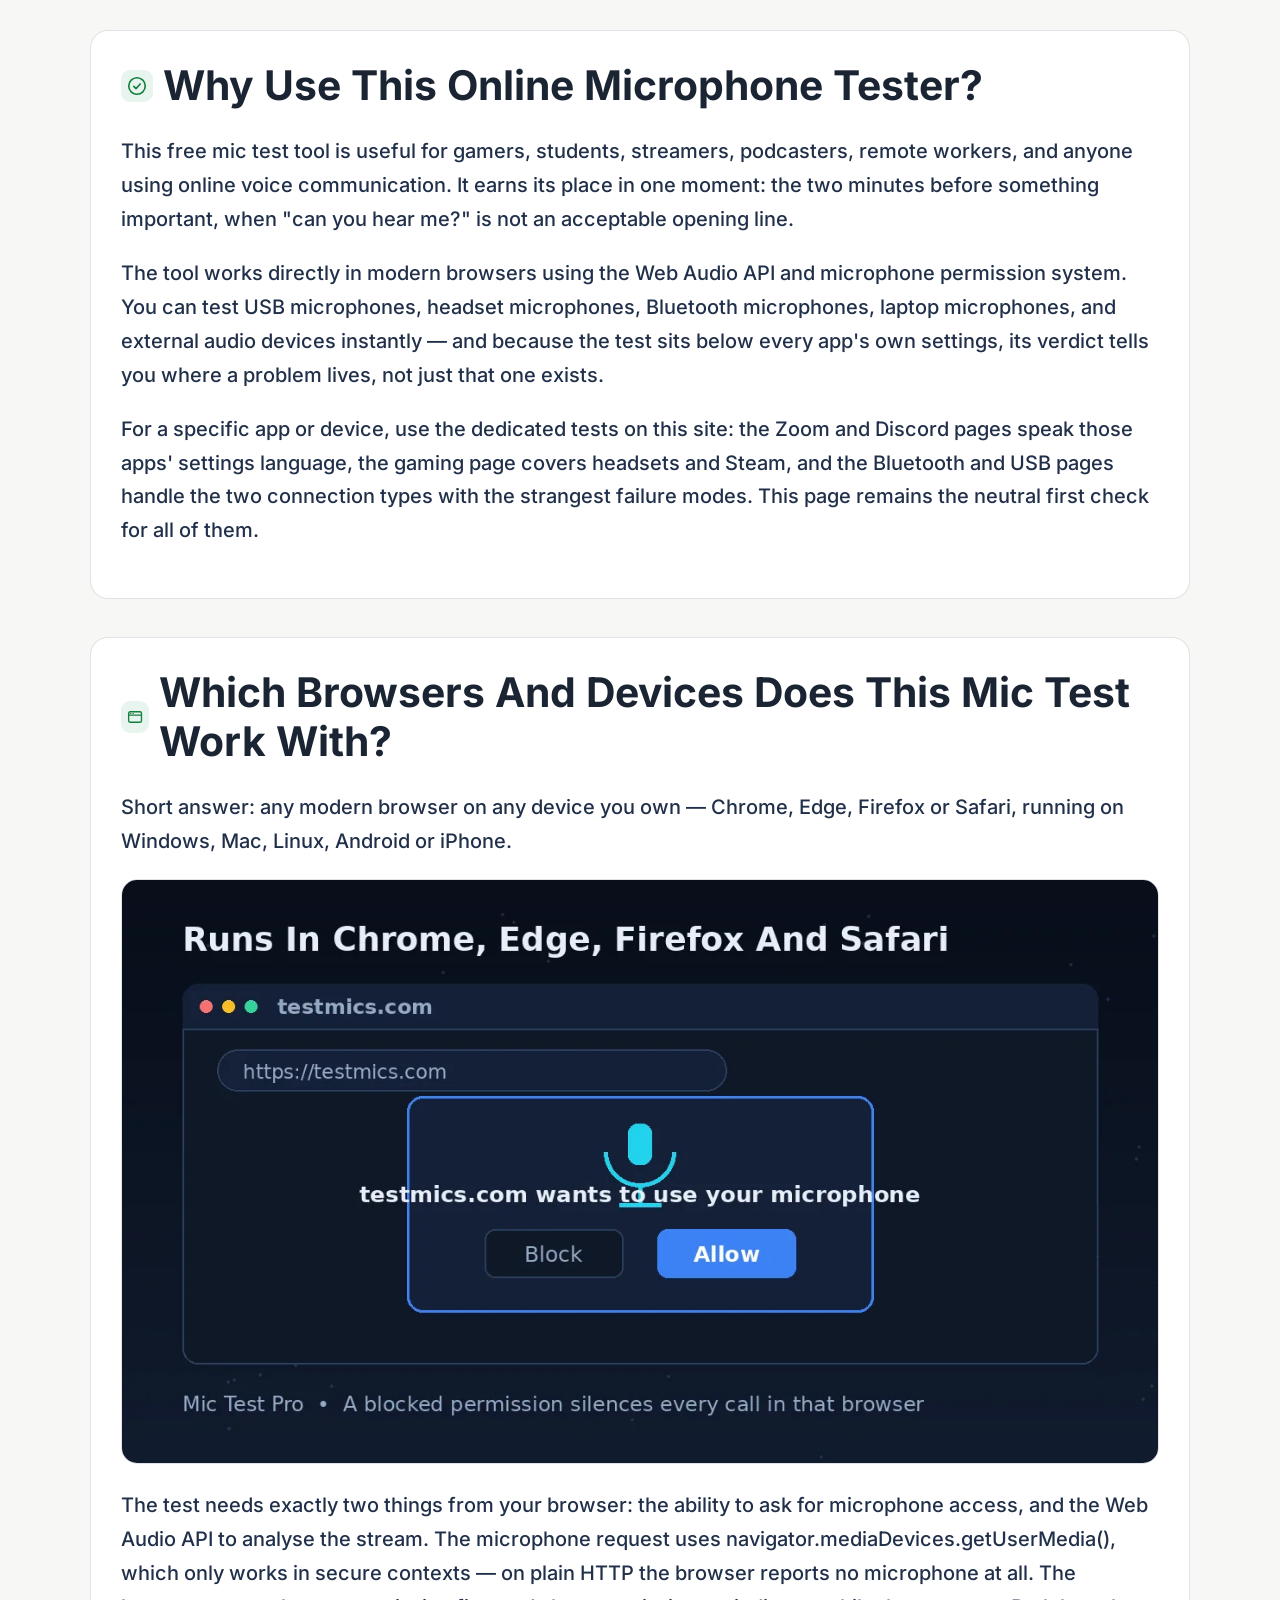
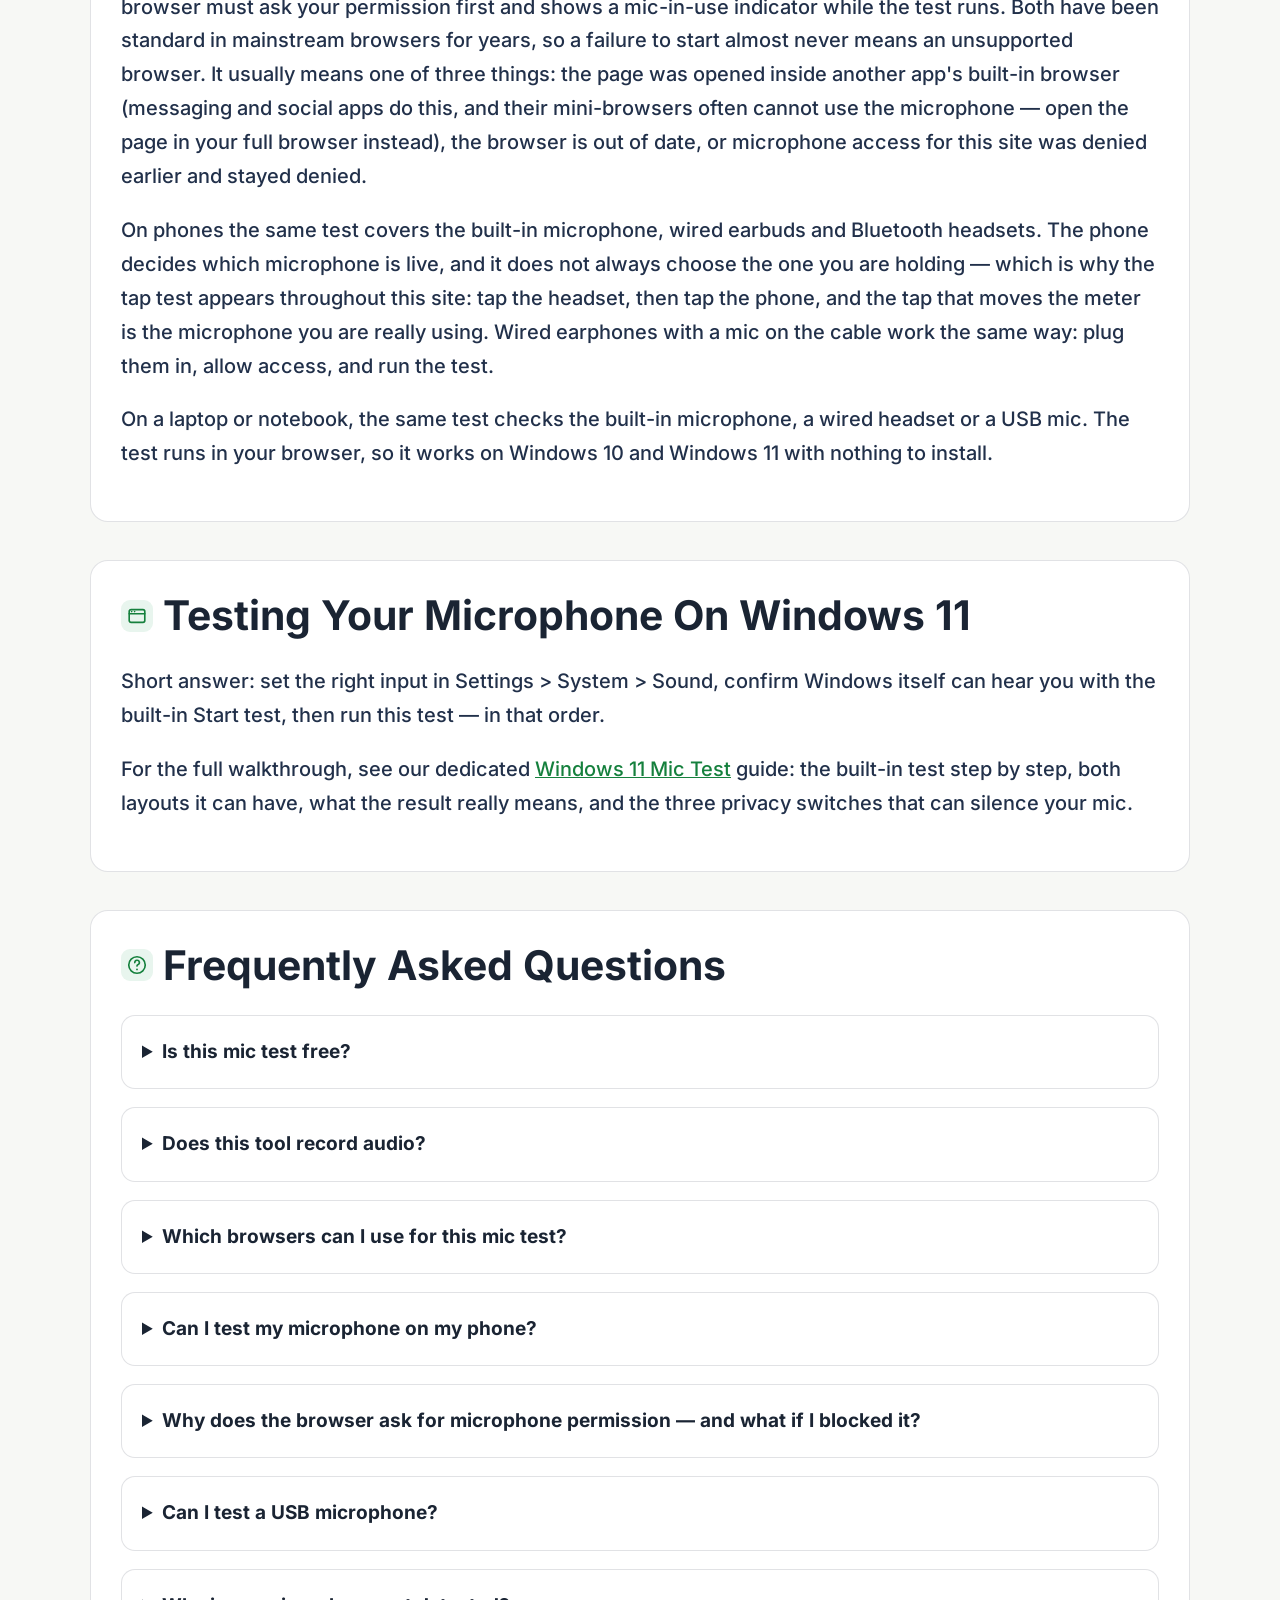
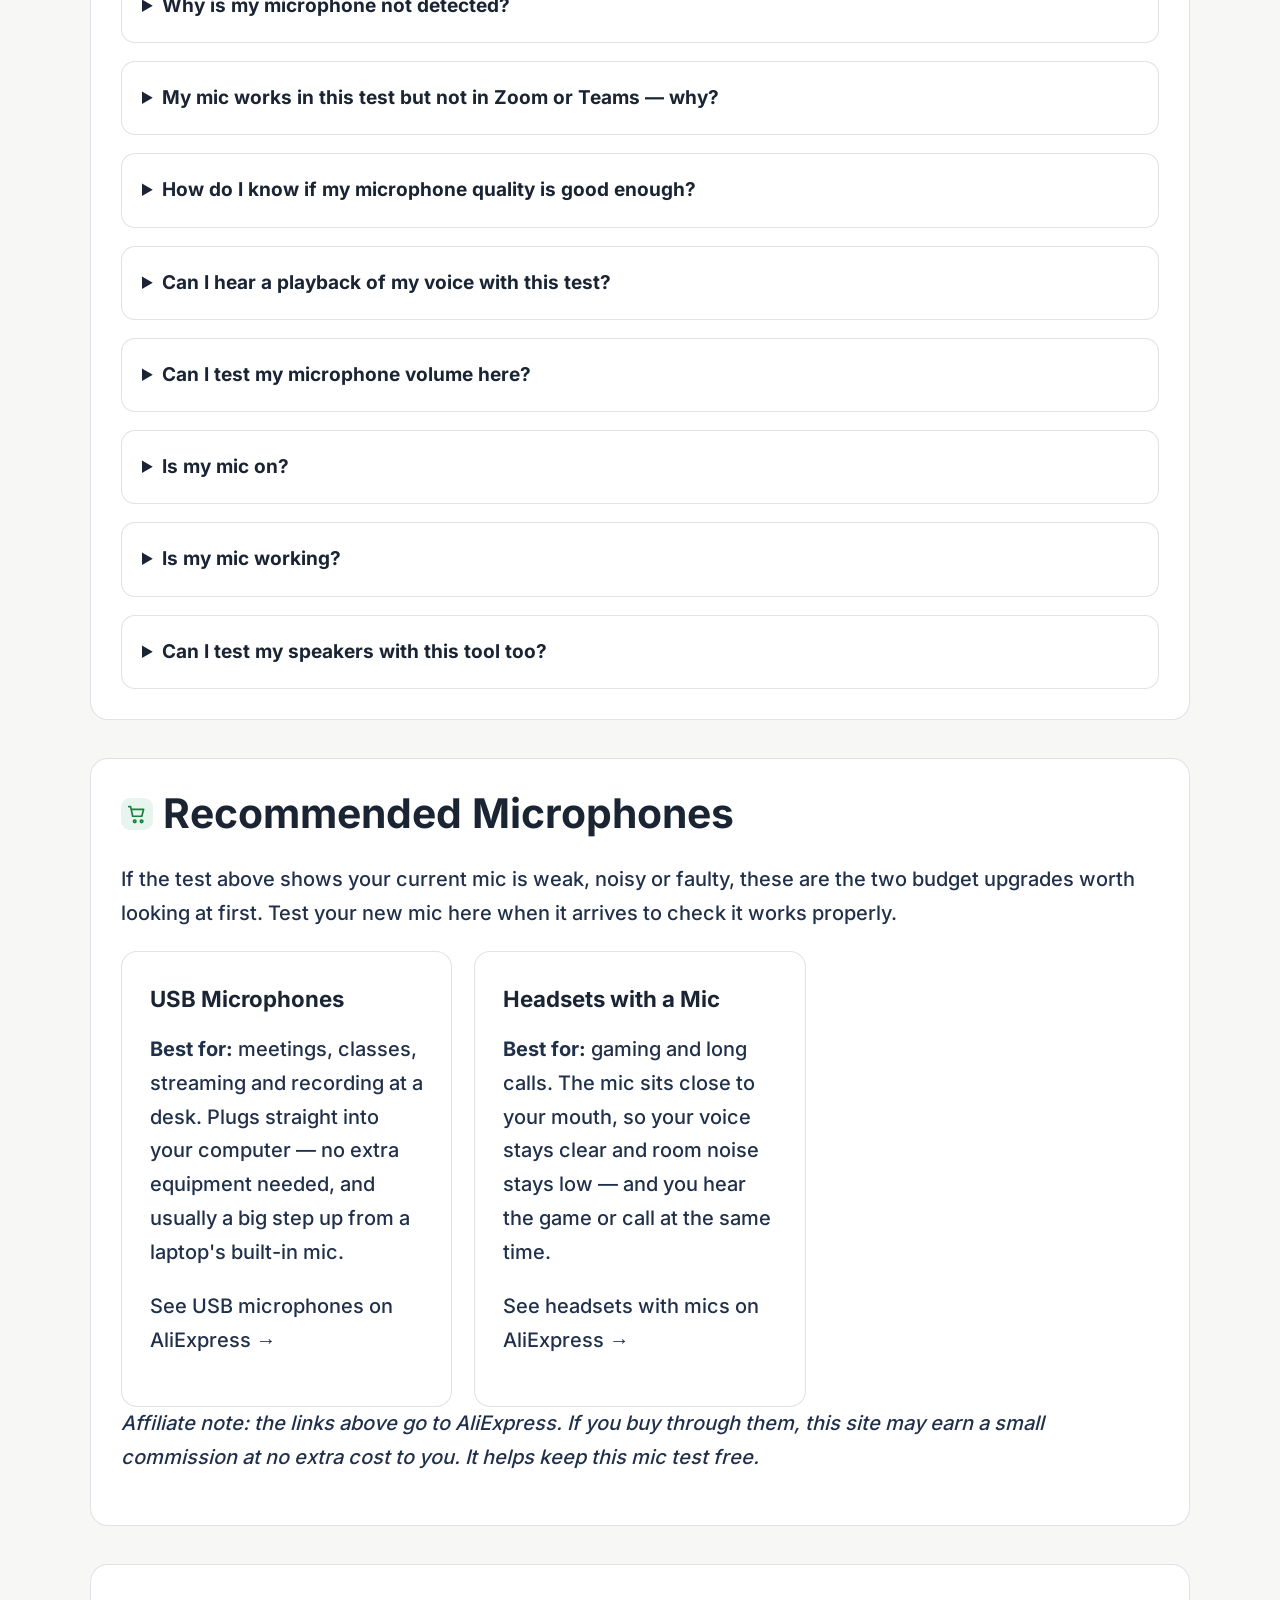
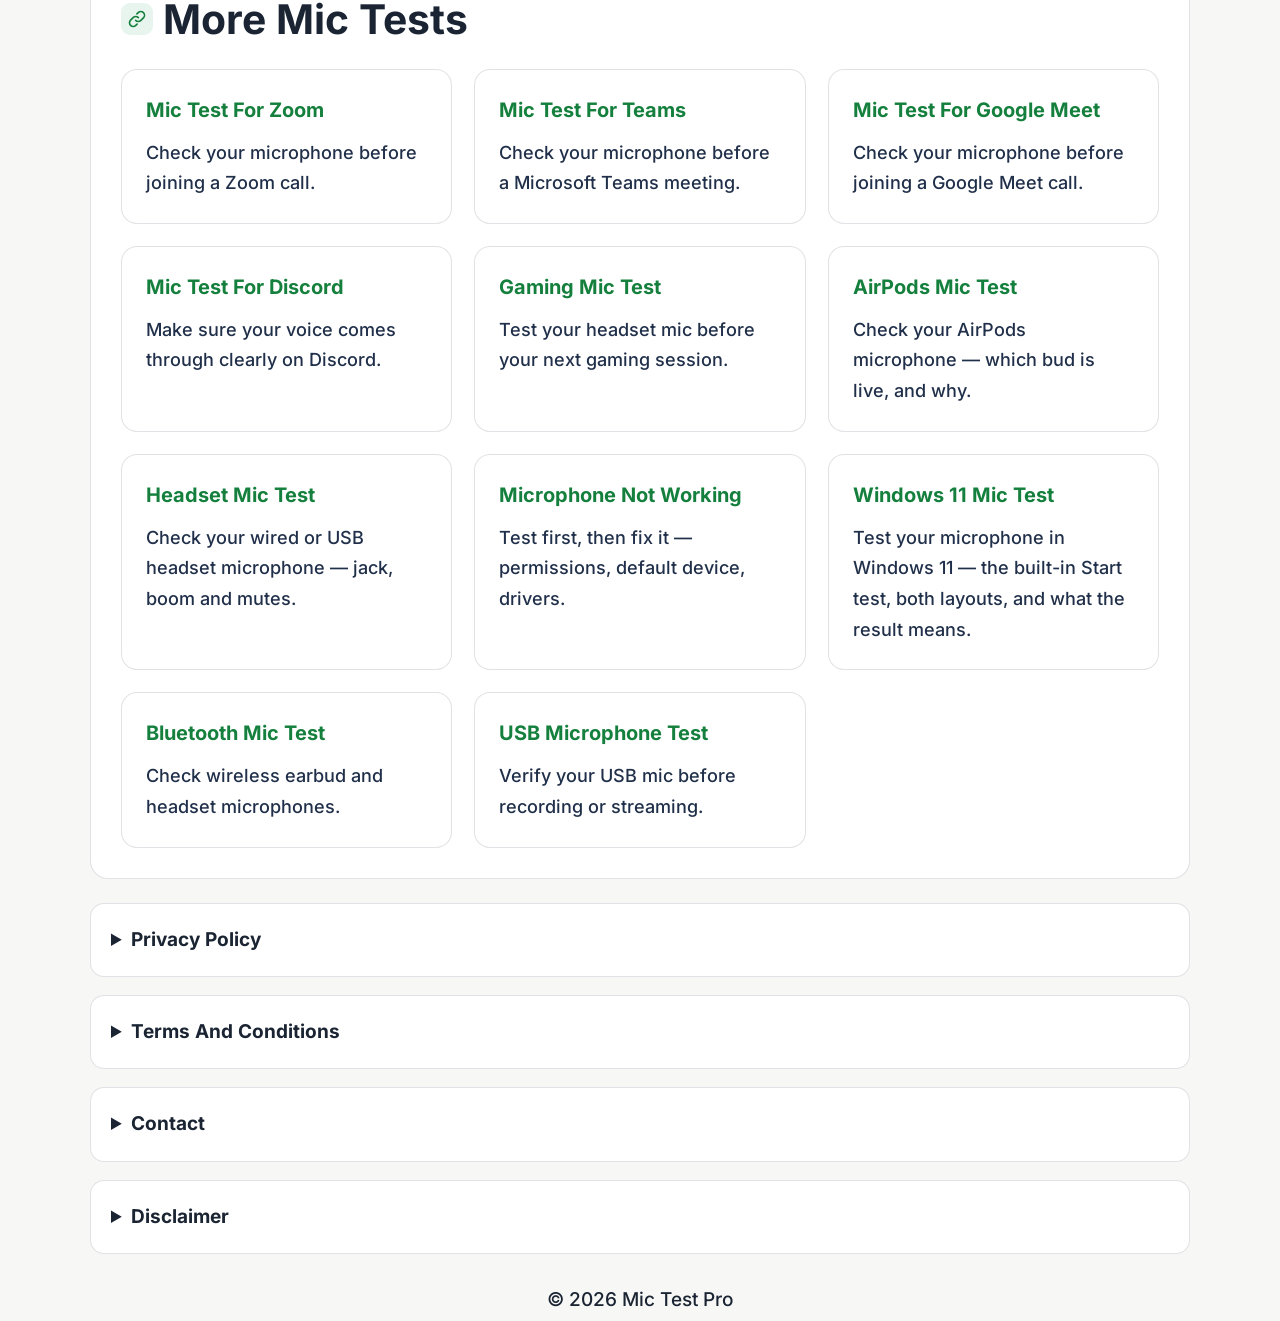
==== commit a4ef64c9: "Batch 1: redesigned dashboard images (per-paragraph), image placement below intro text, primary keyw" ====
--- a/index.html
+++ b/index.html
@@ -55,7 +55,7 @@
   --border:rgba(15,23,42,.12);
 
   --text:#1a2433;
-  --text2:#4a5a72;
+  --text2:#21304a;
 
   --blue:#16a34a;
   --cyan:#15803d;
@@ -77,8 +77,13 @@
 
 }
 
+/* Global text readability (2026-11-26): root 16px→17.5px so all rem text scales up,
+   body weight 400→450, --text2 darkened #4a5a72→#2b3a52.
+   Round 2 (2026-11-26): root 17.5px→19px, body weight 450→500, --text2 #2b3a52→#21304a;
+   h1/h2 rem sizes trimmed slightly so headings stay proportionate at the larger root. */
 html{
   scroll-behavior:smooth;
+  font-size:19px;
 }
 
 body{
@@ -86,6 +91,8 @@
   font-family:
   'Inter',
   sans-serif;
+
+  font-weight:500;
 
   background:
   var(--bg);
@@ -194,7 +201,7 @@
 
 .hero-content h1{
 
-  font-size:4rem;
+  font-size:3.6rem;
 
   line-height:1.1;
 
@@ -536,7 +543,7 @@
 
 .content-section h2{
 
-  font-size:2.3rem;
+  font-size:2.15rem;
 
   margin-bottom:25px;
 
@@ -814,6 +821,21 @@
 
 }
 
+/* Mobile: wide tables scroll sideways inside their card instead of overflowing the page (2026-11-26) */
+@media(max-width:700px){
+
+  table{
+
+    display:block;
+
+    overflow-x:auto;
+
+    -webkit-overflow-scrolling:touch;
+
+  }
+
+}
+
 /* =========================
    FAQ
 ========================= */
@@ -958,7 +980,7 @@
 
   .hero-content h1{
 
-    font-size:2.7rem;
+    font-size:2.5rem;
 
   }
 
@@ -1000,7 +1022,7 @@
 
   .hero-content h1{
 
-    font-size:2.2rem;
+    font-size:2.05rem;
 
   }
 
@@ -1026,7 +1048,7 @@
 
   .content-section h2{
 
-    font-size:1.8rem;
+    font-size:1.7rem;
 
   }
 
@@ -1722,7 +1744,7 @@
 .mc-num{width:34px;height:34px;border-radius:50%;background:#ffffff;border:1.5px solid rgba(15,23,42,.25);color:#1a2433;font-weight:800;display:flex;align-items:center;justify-content:center;flex:none;font-size:1rem}
 .mc-step:first-child .mc-num{background:#16a34a;border-color:#16a34a;color:#fff}
 .mc-step-head h3{font-size:1.3rem;font-weight:800;color:#1a2433;line-height:1.2}
-.mc-step-sub{color:#4a5a72;font-size:.98rem;line-height:1.6}
+.mc-step-sub{color:var(--text2);font-size:.98rem;line-height:1.6}
 .mc-step .status-row{margin-bottom:0}
 .mc-step .visualizer-wrap{margin-bottom:0;padding:14px}
 .mc-step #visualizer{height:110px}
@@ -1932,7 +1954,7 @@
     </h1>
 
     <p class="hero-text">
-      Check mic free in 30 seconds — test your microphone instantly in your browser: input level, sound quality, noise, latency and microphone performance in real time, with no download and no sign-up. Thirty seconds here tells you whether your mic works, which microphone your computer is really using, and whether the problem is your hardware or the app you are about to join.
+      Run a free online mic test in 30 seconds — test your microphone instantly in your browser: input level, sound quality, noise, latency and microphone performance in real time, with no download and no sign-up. Thirty seconds here tells you whether your mic works, which microphone your computer is really using, and whether the problem is your hardware or the app you are about to join.
     </p>
 
     <!-- TOOL CARD -->
@@ -2142,12 +2164,13 @@
   <div class="container">
 
     <h2><svg class="h2-icon" viewBox="0 0 24 24" fill="none" stroke="#22D3EE" stroke-width="2" stroke-linecap="round" stroke-linejoin="round" aria-hidden="true" focusable="false"><rect x="9" y="3" width="6" height="11" rx="3"/><path d="M5.5 11.5a6.5 6.5 0 0 0 13 0"/><line x1="12" y1="18" x2="12" y2="21"/></svg>What Is A Microphone Test?</h2>
-    <img class="page-img" src="images/home-1-dashboard.webp" srcset="images/home-1-dashboard-480.webp 480w, images/home-1-dashboard-768.webp 768w, images/home-1-dashboard.webp 1200w" sizes="(max-width: 600px) 100vw, (max-width: 1024px) 90vw, 1000px" alt="Mic Test Pro dashboard showing a live microphone waveform with input level, noise level and latency readings" width="1200" height="675" loading="lazy">
 
     <p>
       A microphone test helps you check whether your mic is working correctly. This mic test online detects your microphone directly inside the browser without installing software. You allow access, you speak, and you see and measure what your microphone is actually sending — a live waveform, an input level, a noise reading and a latency figure.
     </p>
 
+    <img class="page-img" src="images/home-1-dashboard.webp" srcset="images/home-1-dashboard-480.webp 480w, images/home-1-dashboard-768.webp 768w, images/home-1-dashboard.webp 1200w" sizes="(max-width: 600px) 100vw, (max-width: 1024px) 90vw, 1000px" alt="Online mic test dashboard showing a live microphone waveform with input level, noise level and latency readings" width="1200" height="675" loading="lazy">
+
     <p>
       You can use this microphone checker to test voice clarity, audio input sensitivity, microphone volume, latency, and background noise before meetings, streaming, gaming, Discord calls, Zoom meetings, online classes, or recording sessions.
     </p>
@@ -2169,6 +2192,11 @@
   <div class="container">
 
     <h2><svg class="h2-icon" viewBox="0 0 24 24" fill="none" stroke="#22D3EE" stroke-width="2" stroke-linecap="round" stroke-linejoin="round" aria-hidden="true" focusable="false"><line x1="10" y1="6" x2="21" y2="6"/><line x1="10" y1="12" x2="21" y2="12"/><line x1="10" y1="18" x2="21" y2="18"/><circle cx="4.5" cy="6" r="1.4" fill="#22D3EE" stroke="none"/><circle cx="4.5" cy="12" r="1.4" fill="#22D3EE" stroke="none"/><circle cx="4.5" cy="18" r="1.4" fill="#22D3EE" stroke="none"/></svg>How To Test Your Microphone Online</h2>
+
+    <p>
+      Testing your microphone online takes six quick steps, and every one of them runs right here in your browser.
+    </p>
+
     <img class="page-img" src="images/home-2-how-it-works.webp" srcset="images/home-2-how-it-works-480.webp 480w, images/home-2-how-it-works-768.webp 768w, images/home-2-how-it-works.webp 1200w" sizes="(max-width: 600px) 100vw, (max-width: 1024px) 90vw, 1000px" alt="How the online mic test works: allow access, speak normally, check the readings and fix any problem" width="1200" height="675" loading="lazy">
 
     <div class="steps">
@@ -2214,6 +2242,11 @@
   <div class="container">
 
     <h2><svg class="h2-icon" viewBox="0 0 24 24" fill="none" stroke="#22D3EE" stroke-width="2" stroke-linecap="round" stroke-linejoin="round" aria-hidden="true" focusable="false"><rect x="4" y="4" width="7" height="7" rx="1.5"/><rect x="13" y="4" width="7" height="7" rx="1.5"/><rect x="4" y="13" width="7" height="7" rx="1.5"/><rect x="13" y="13" width="7" height="7" rx="1.5"/></svg>Core Features</h2>
+
+    <p>
+      Whatever microphone you use — a headset, a USB mic, Bluetooth or the one built into your laptop — this test reads it the same way.
+    </p>
+
     <img class="page-img" src="images/home-3-devices.webp" srcset="images/home-3-devices-480.webp 480w, images/home-3-devices-768.webp 768w, images/home-3-devices.webp 1200w" sizes="(max-width: 600px) 100vw, (max-width: 1024px) 90vw, 1000px" alt="A headset microphone — the test works with headsets, USB and Bluetooth microphones" width="1200" height="675" loading="lazy">
 
     <div class="feature-grid">
@@ -2380,11 +2413,12 @@
   <div class="container">
 
     <h2><svg class="h2-icon" viewBox="0 0 24 24" fill="none" stroke="#22D3EE" stroke-width="2" stroke-linecap="round" stroke-linejoin="round" aria-hidden="true" focusable="false"><rect x="3.5" y="5" width="17" height="14" rx="2"/><line x1="3.5" y1="9.5" x2="20.5" y2="9.5"/><circle cx="6.2" cy="7.2" r="0.9" fill="#22D3EE" stroke="none"/><circle cx="9.4" cy="7.2" r="0.9" fill="#22D3EE" stroke="none"/></svg>Which Browsers And Devices Does This Mic Test Work With?</h2>
-    <img class="page-img" src="images/home-4-browsers.webp" srcset="images/home-4-browsers-480.webp 480w, images/home-4-browsers-768.webp 768w, images/home-4-browsers.webp 1200w" sizes="(max-width: 600px) 100vw, (max-width: 1024px) 90vw, 1000px" alt="Microphone permission prompt in a web browser — the mic test runs in Chrome, Edge, Firefox and Safari" width="1200" height="675" loading="lazy">
 
     <p>
       Short answer: any modern browser on any device you own — Chrome, Edge, Firefox or Safari, running on Windows, Mac, Linux, Android or iPhone.
     </p>
+
+    <img class="page-img" src="images/home-4-browsers.webp" srcset="images/home-4-browsers-480.webp 480w, images/home-4-browsers-768.webp 768w, images/home-4-browsers.webp 1200w" sizes="(max-width: 600px) 100vw, (max-width: 1024px) 90vw, 1000px" alt="Microphone permission prompt in a web browser — the mic test runs in Chrome, Edge, Firefox and Safari" width="1200" height="675" loading="lazy">
 
     <p>
       The test needs exactly two things from your browser: the ability to ask for microphone access, and the Web Audio API to analyse the stream. The microphone request uses navigator.mediaDevices.getUserMedia(), which only works in secure contexts — on plain HTTP the browser reports no microphone at all. The browser must ask your permission first and shows a mic-in-use indicator while the test runs. Both have been standard in mainstream browsers for years, so a failure to start almost never means an unsupported browser. It usually means one of three things: the page was opened inside another app's built-in browser (messaging and social apps do this, and their mini-browsers often cannot use the microphone — open the page in your full browser instead), the browser is out of date, or microphone access for this site was denied earlier and stayed denied.
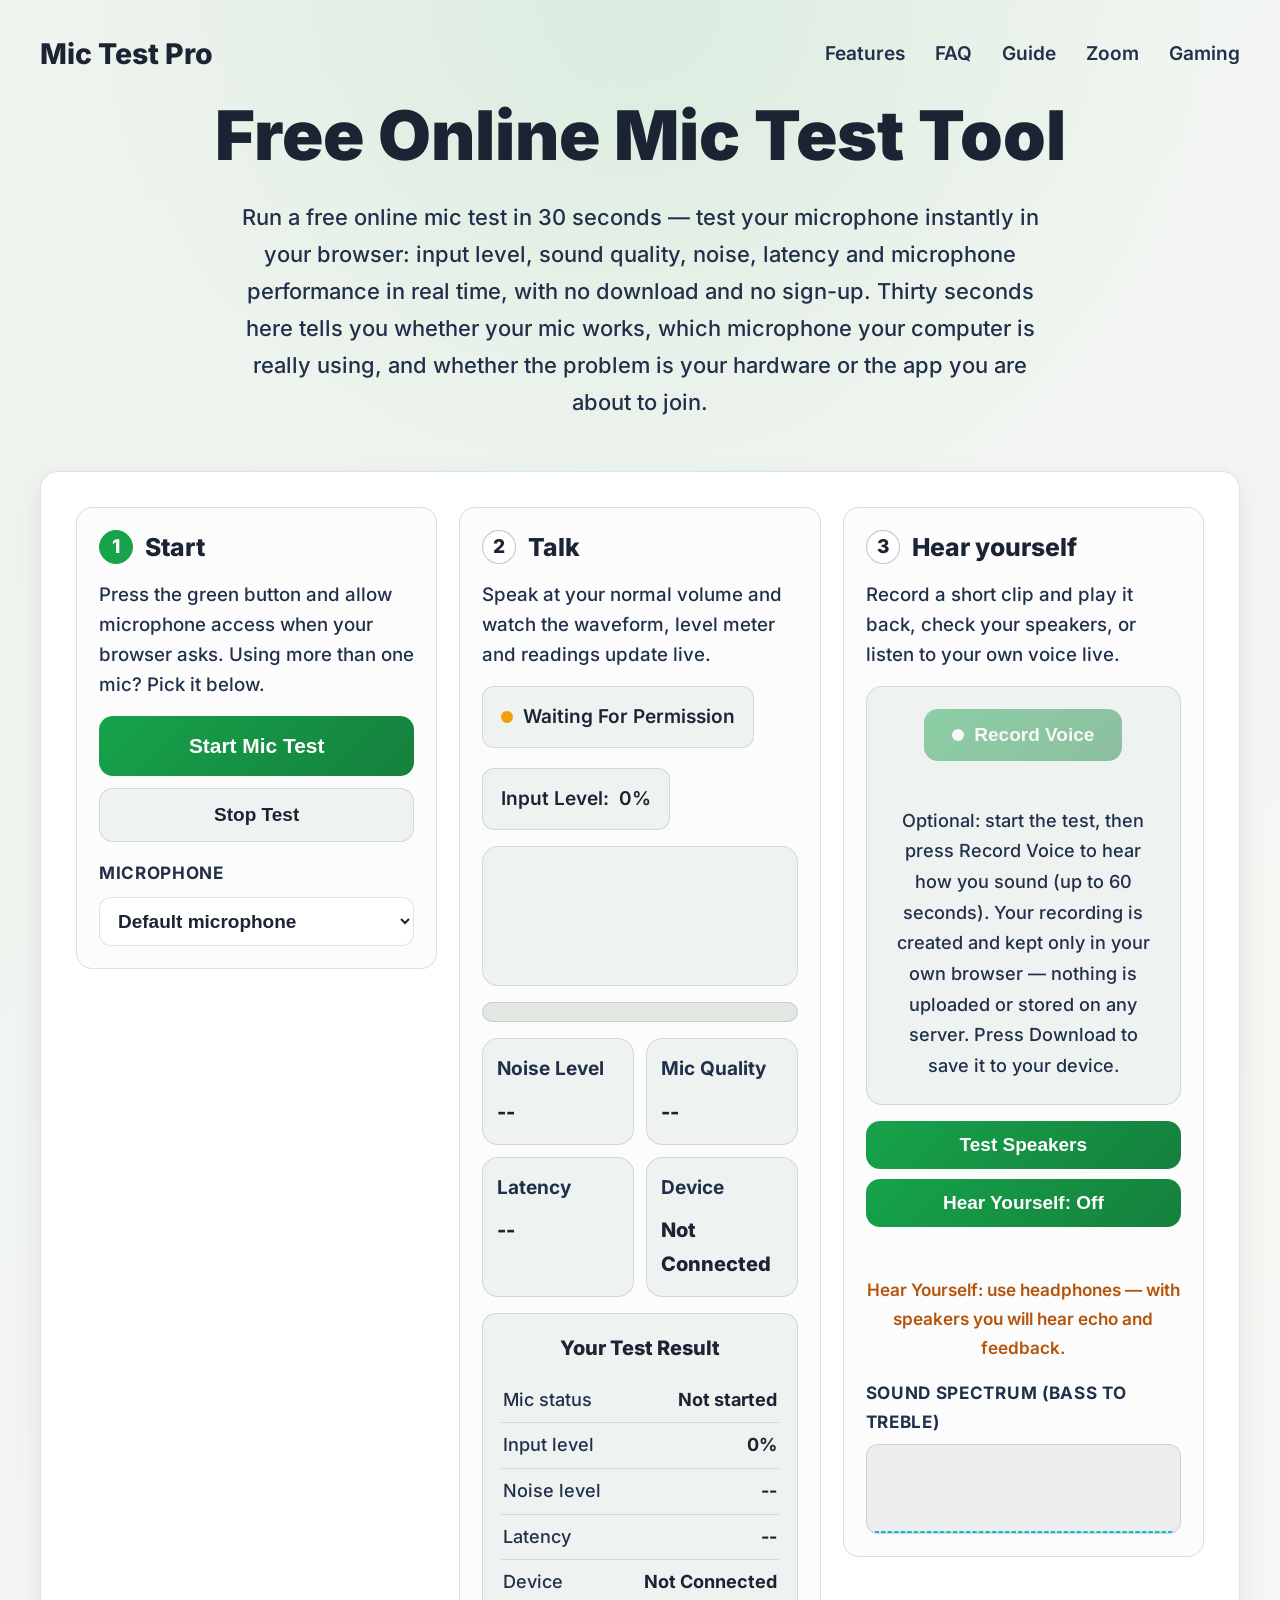
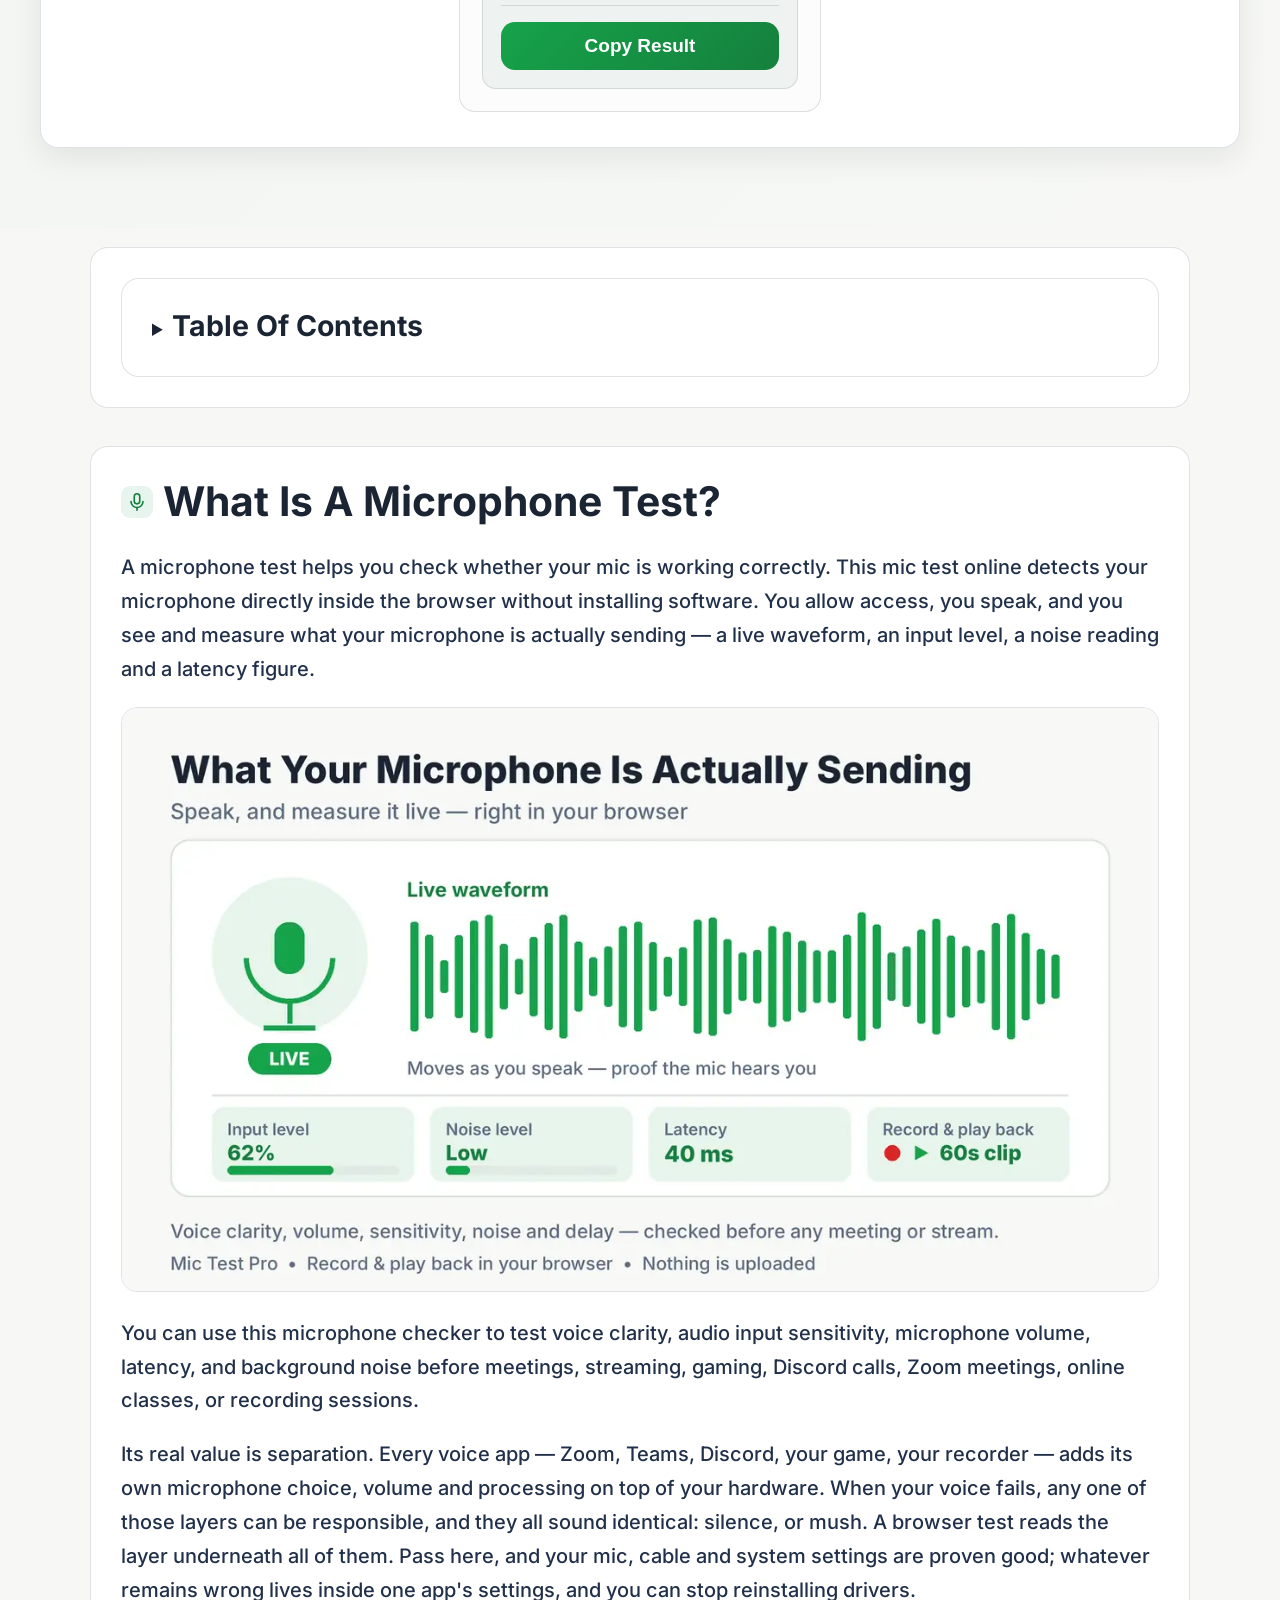
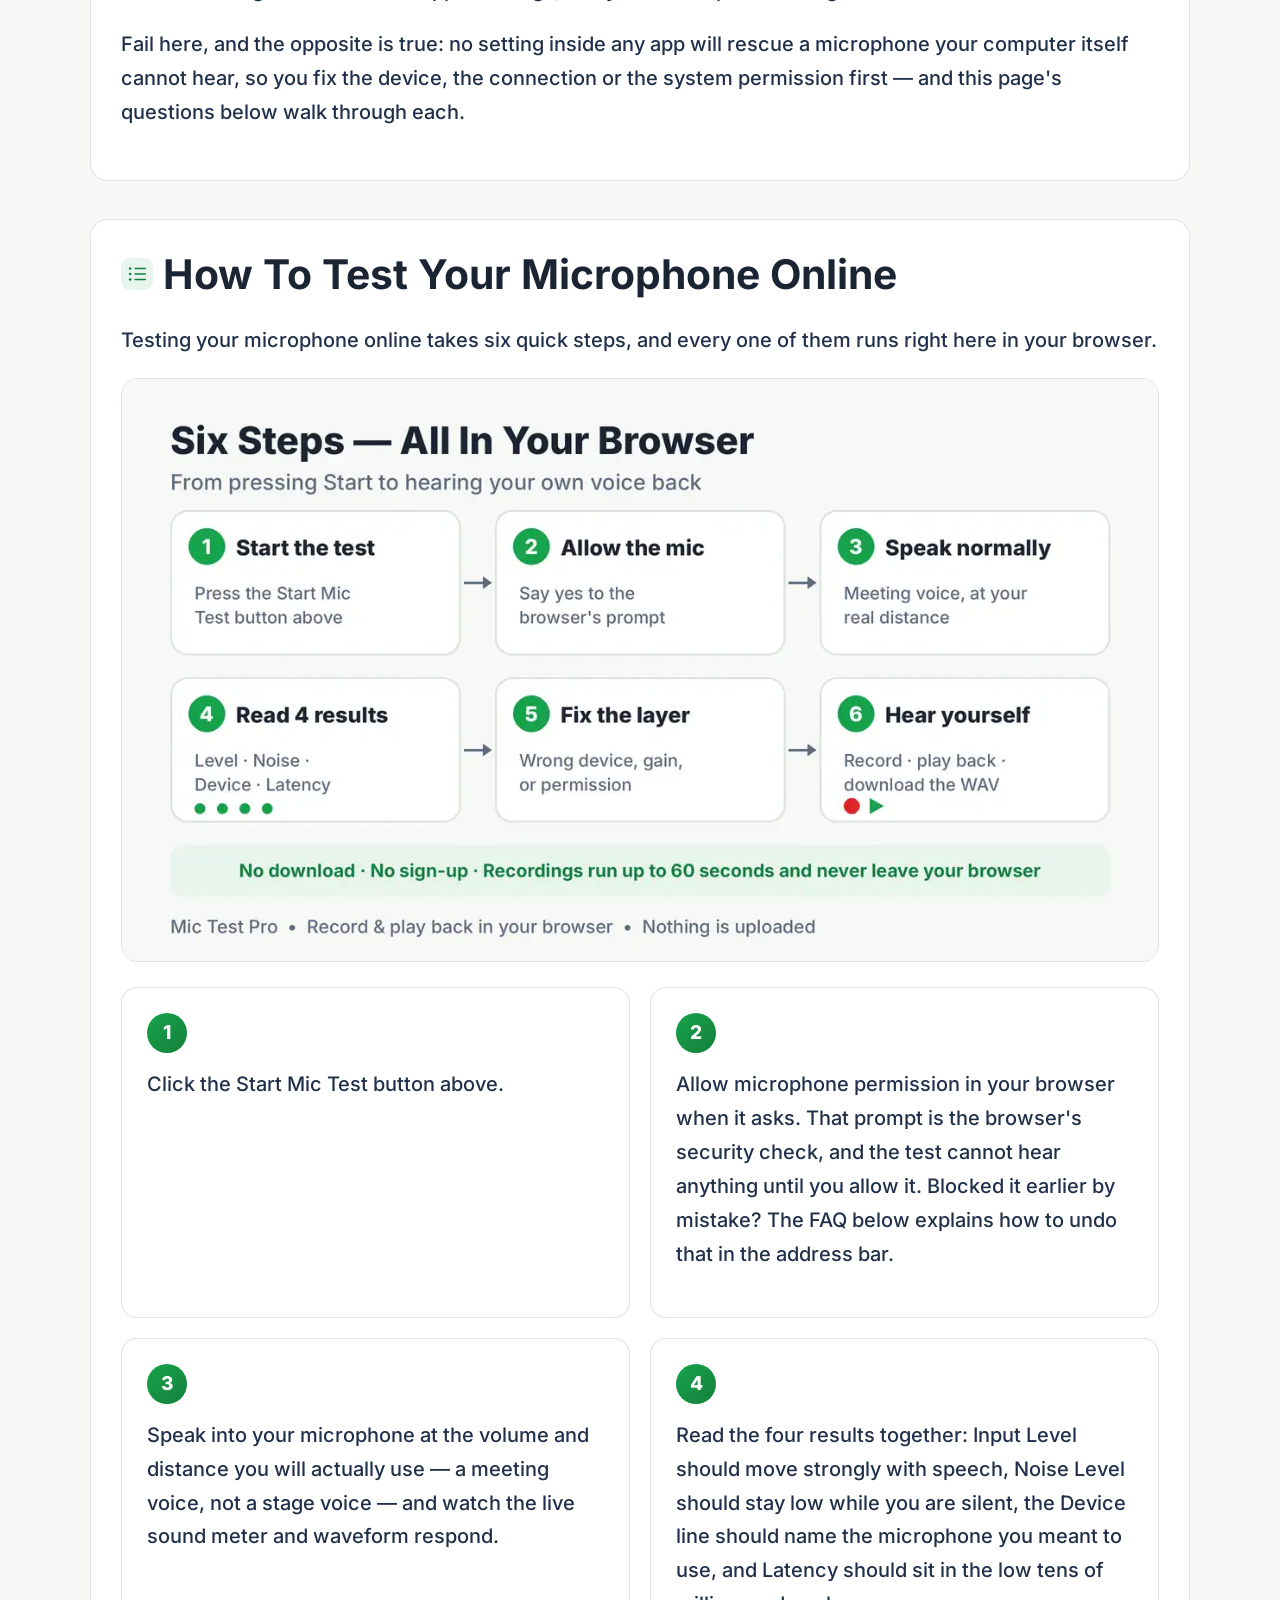
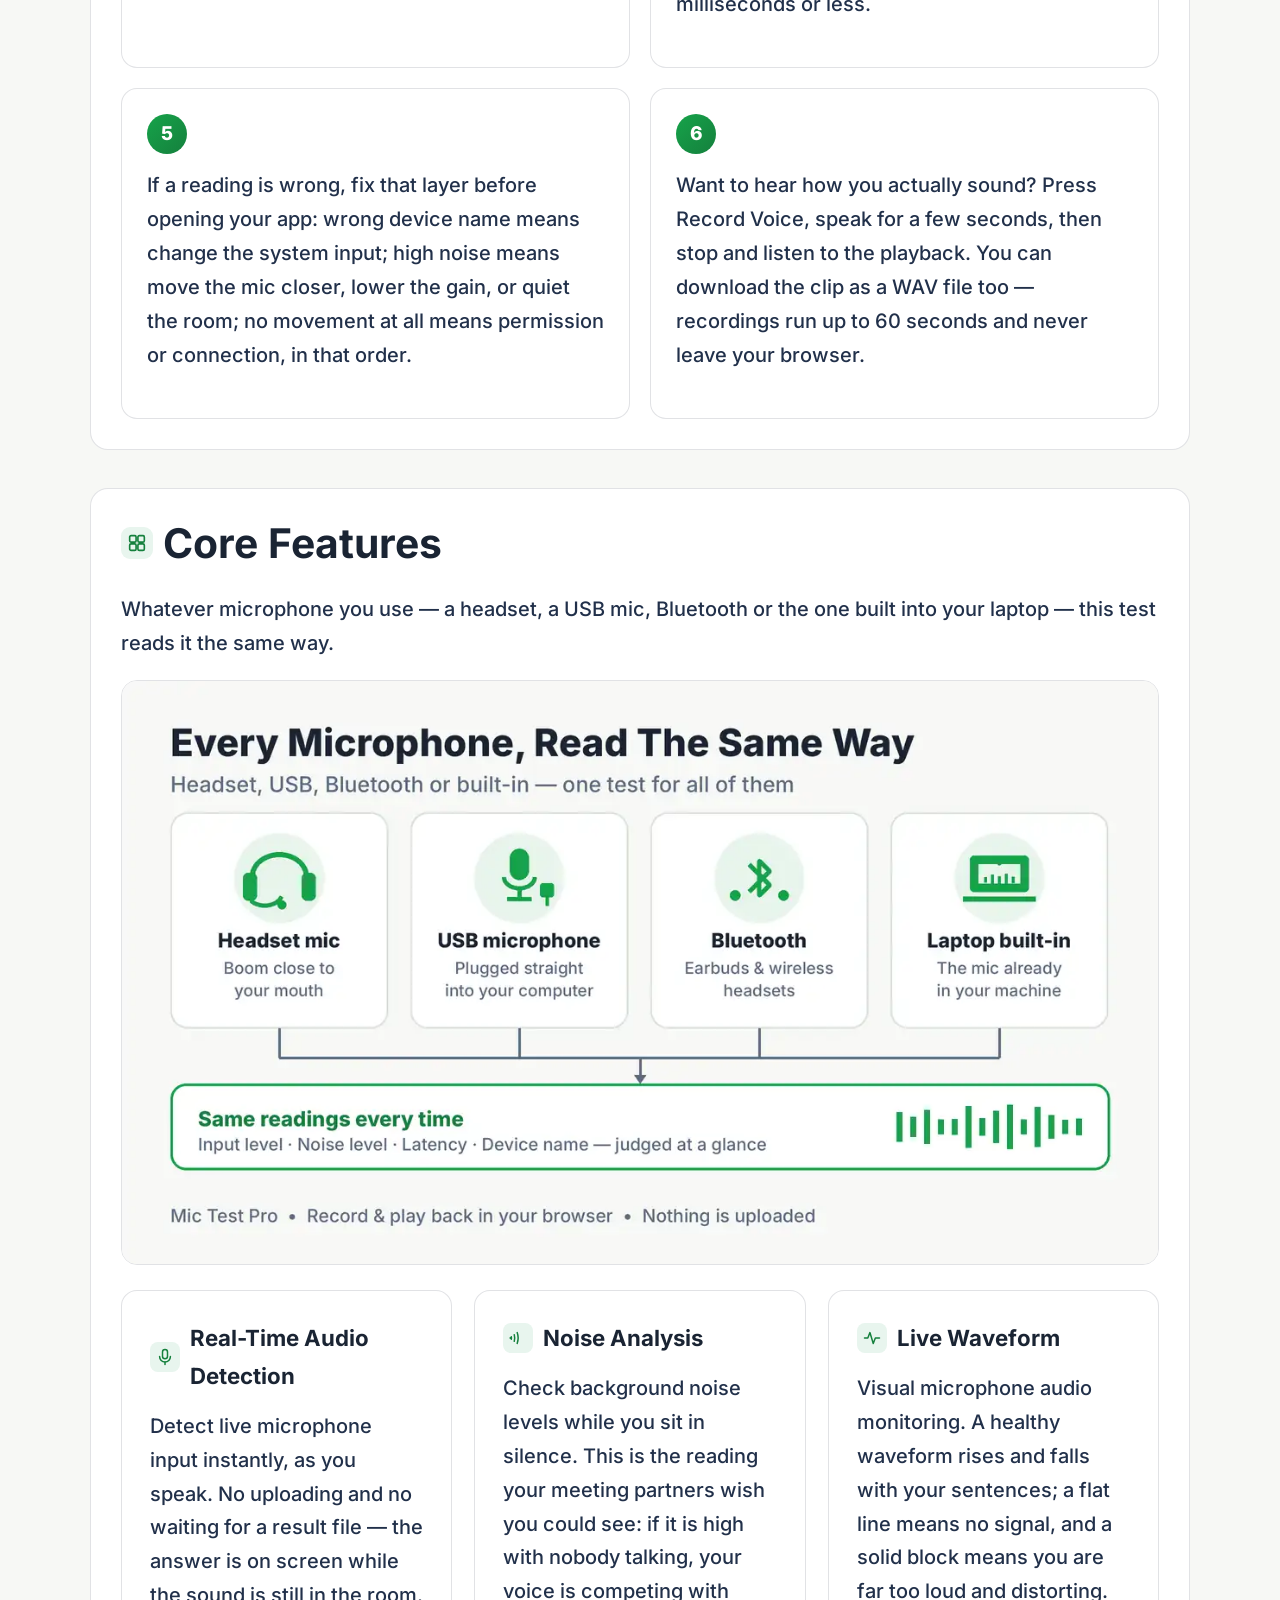
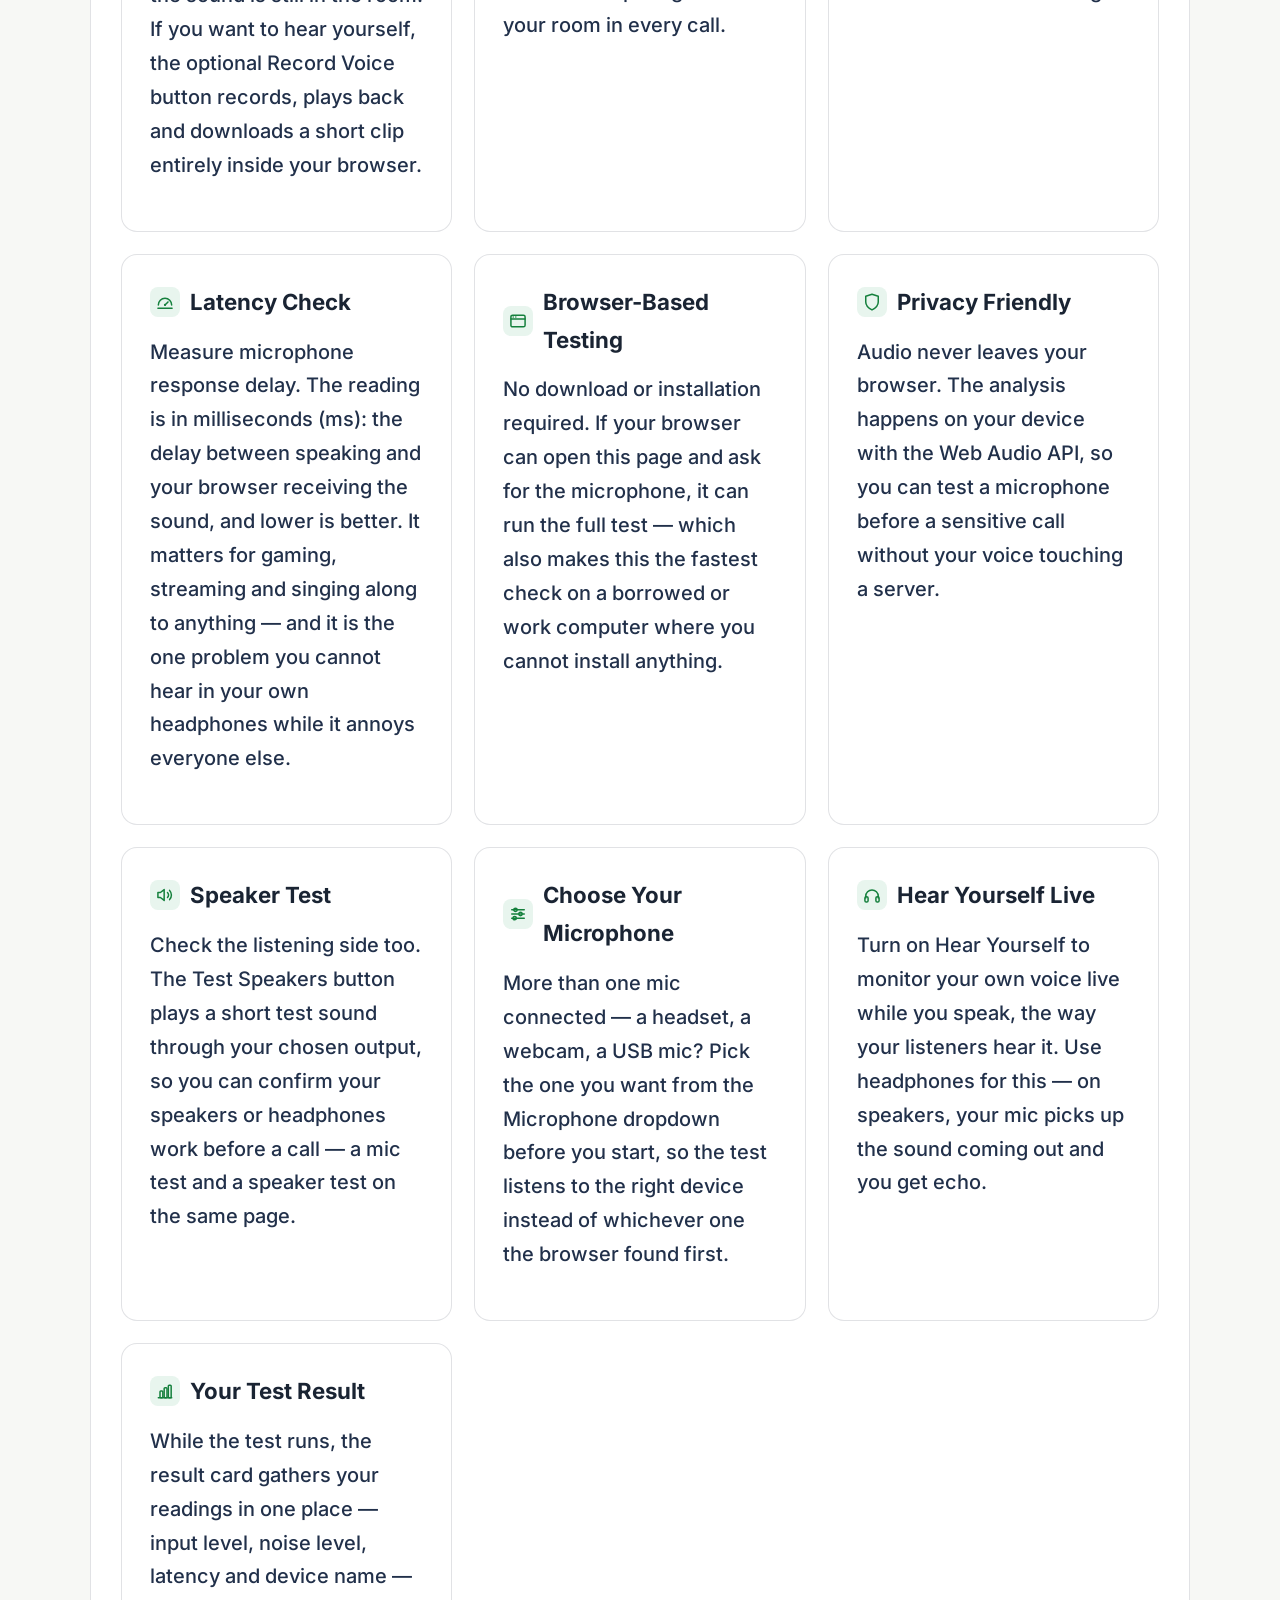
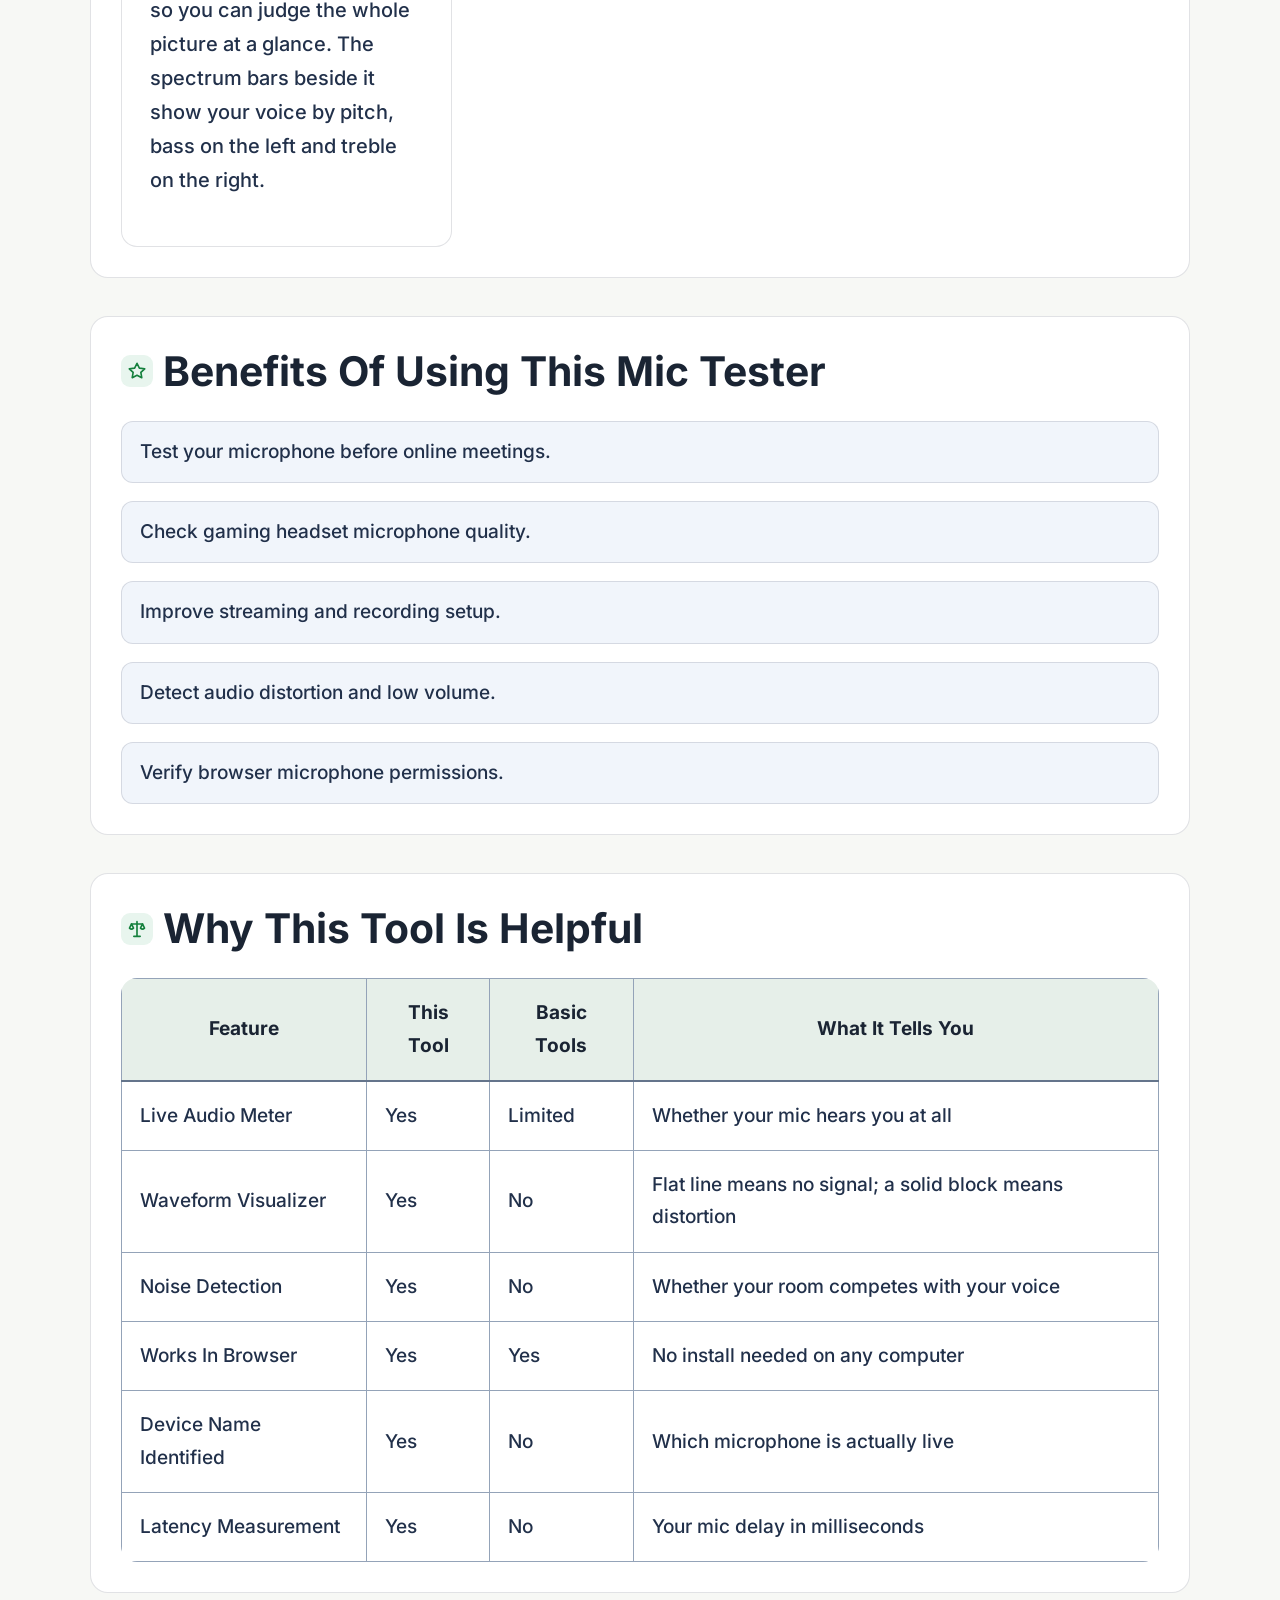
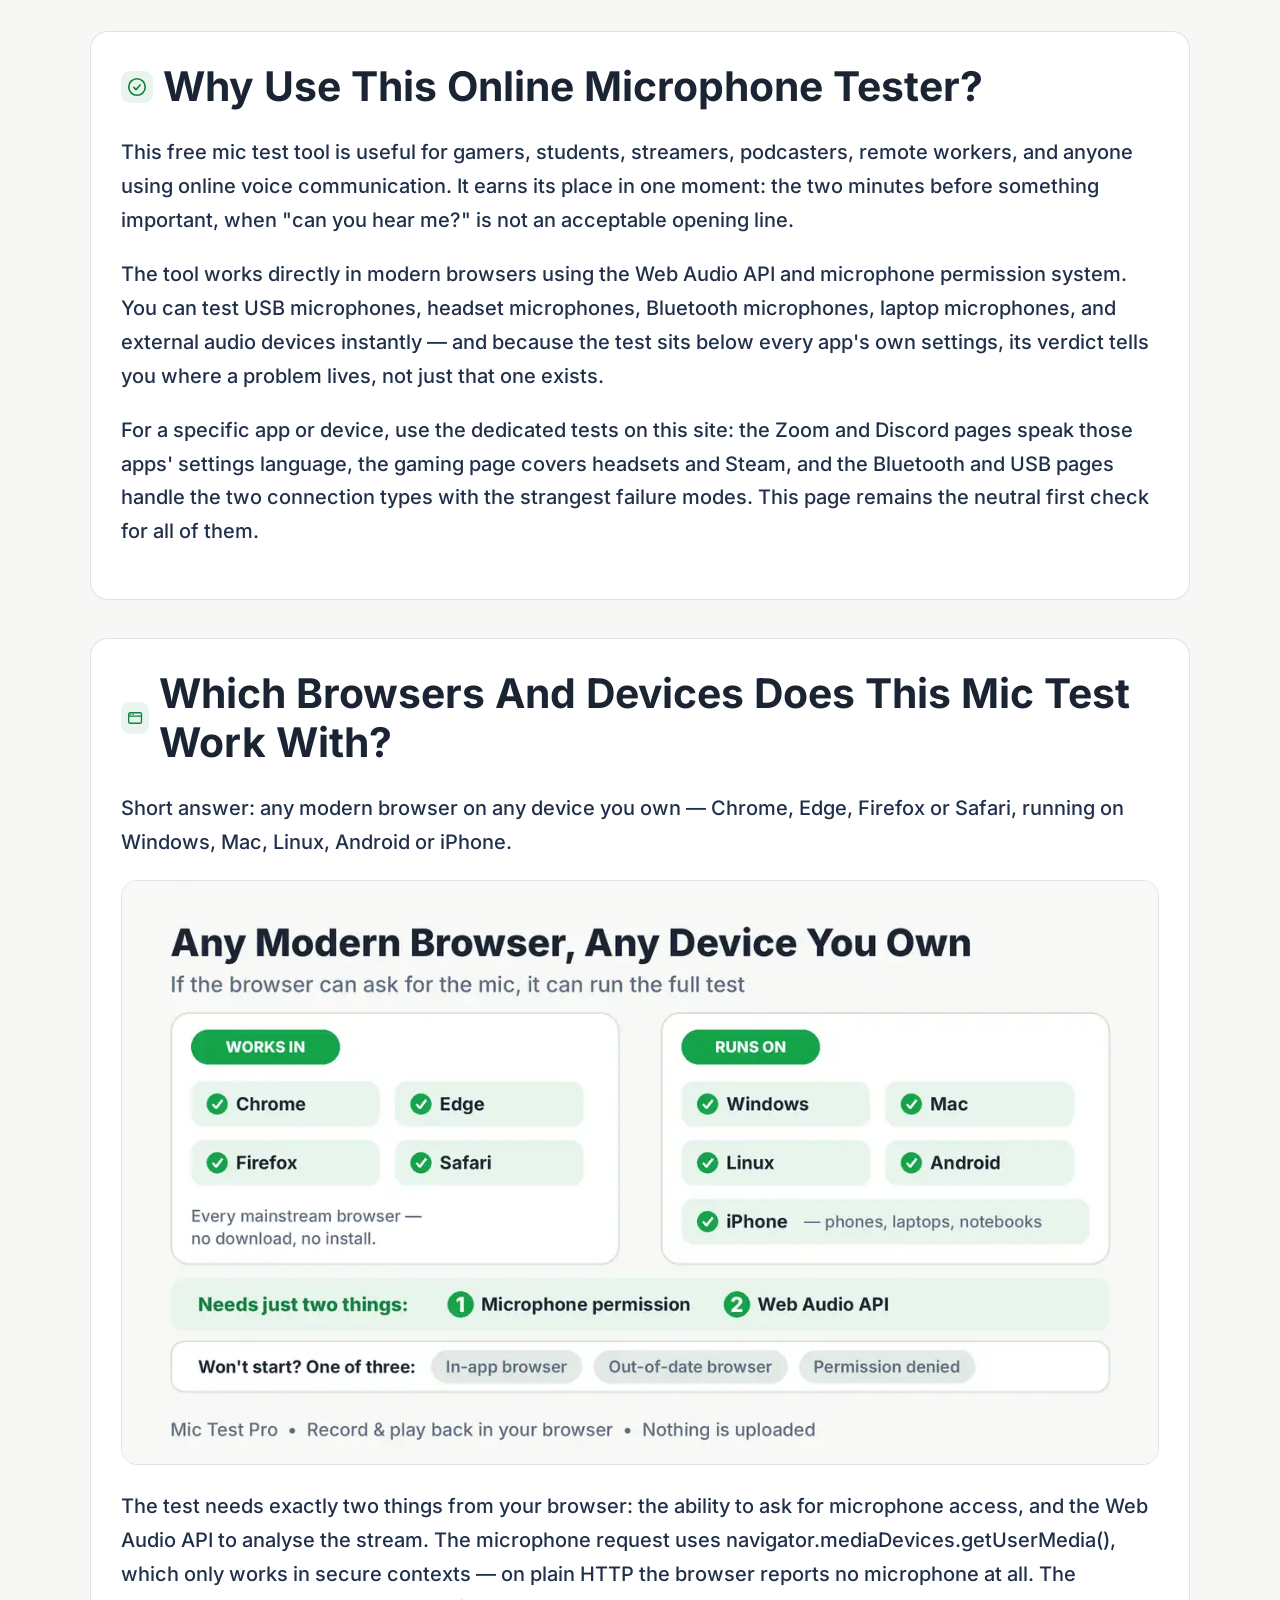
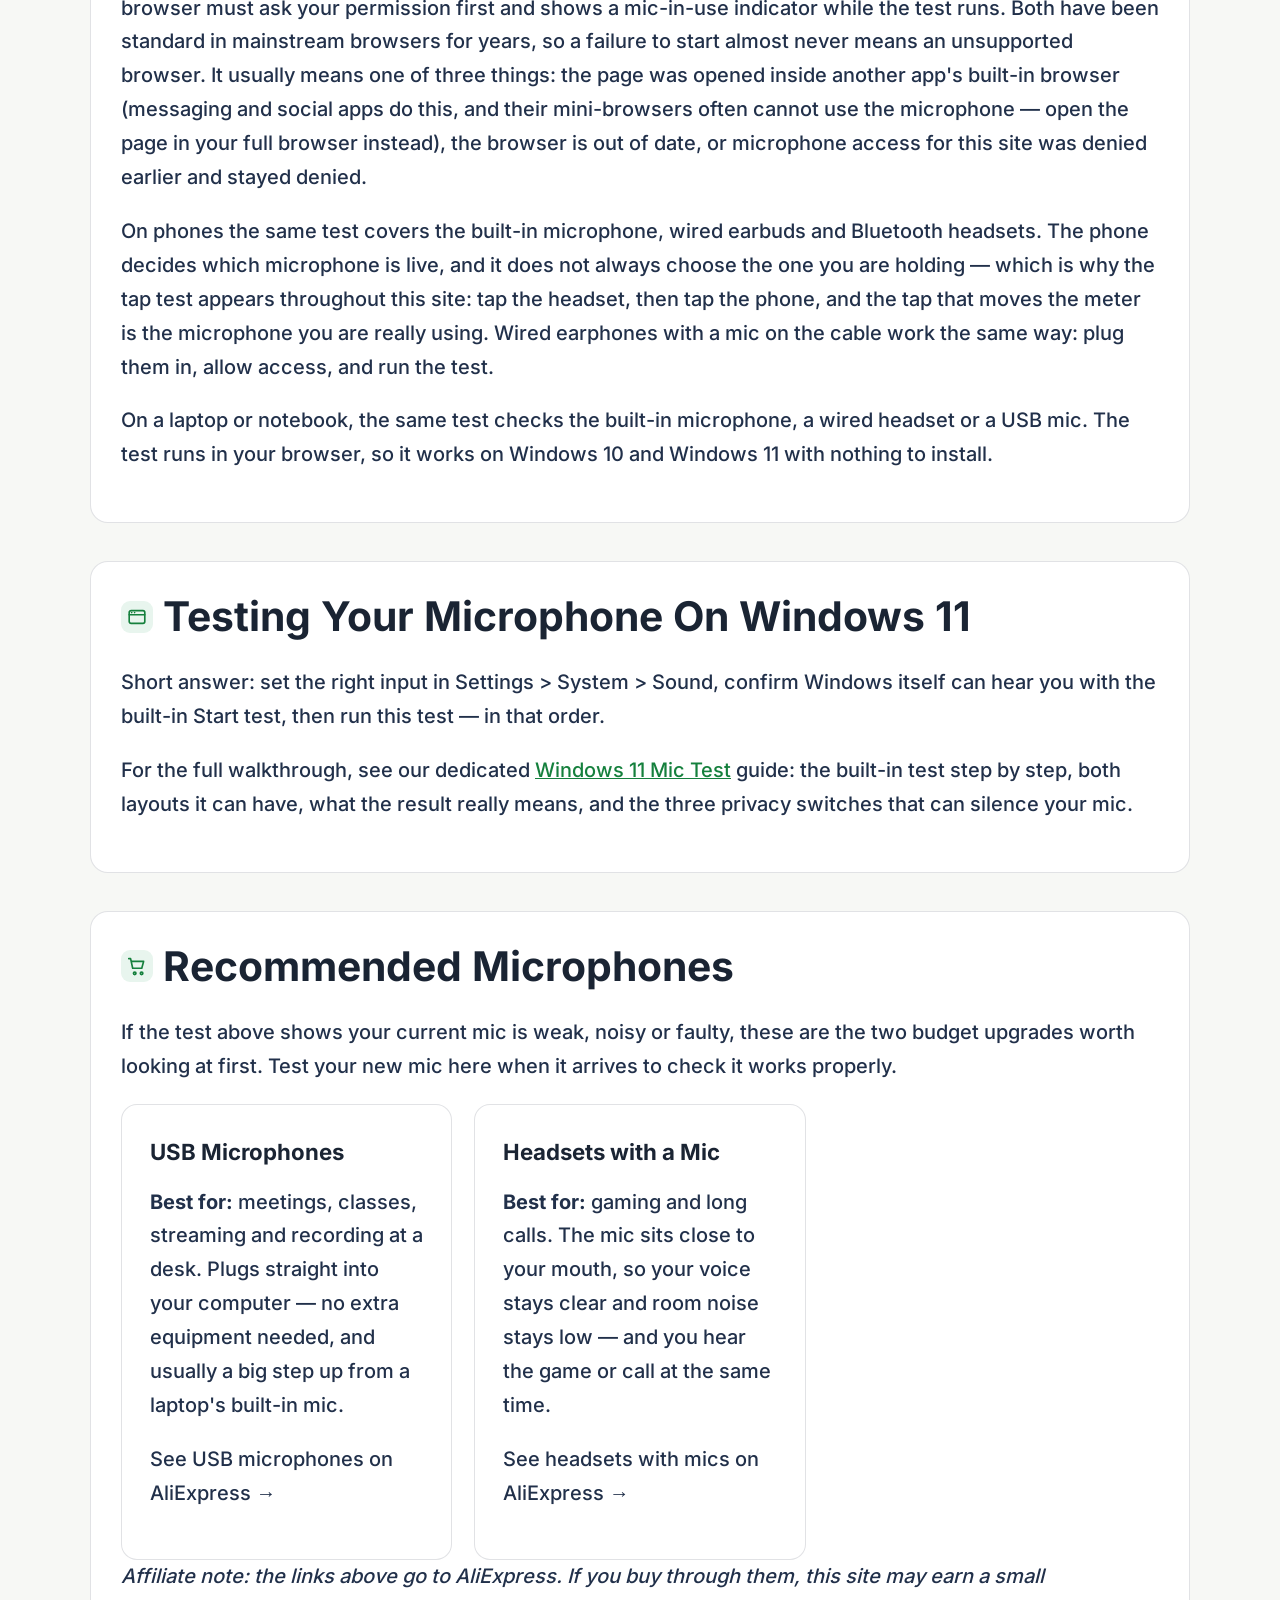
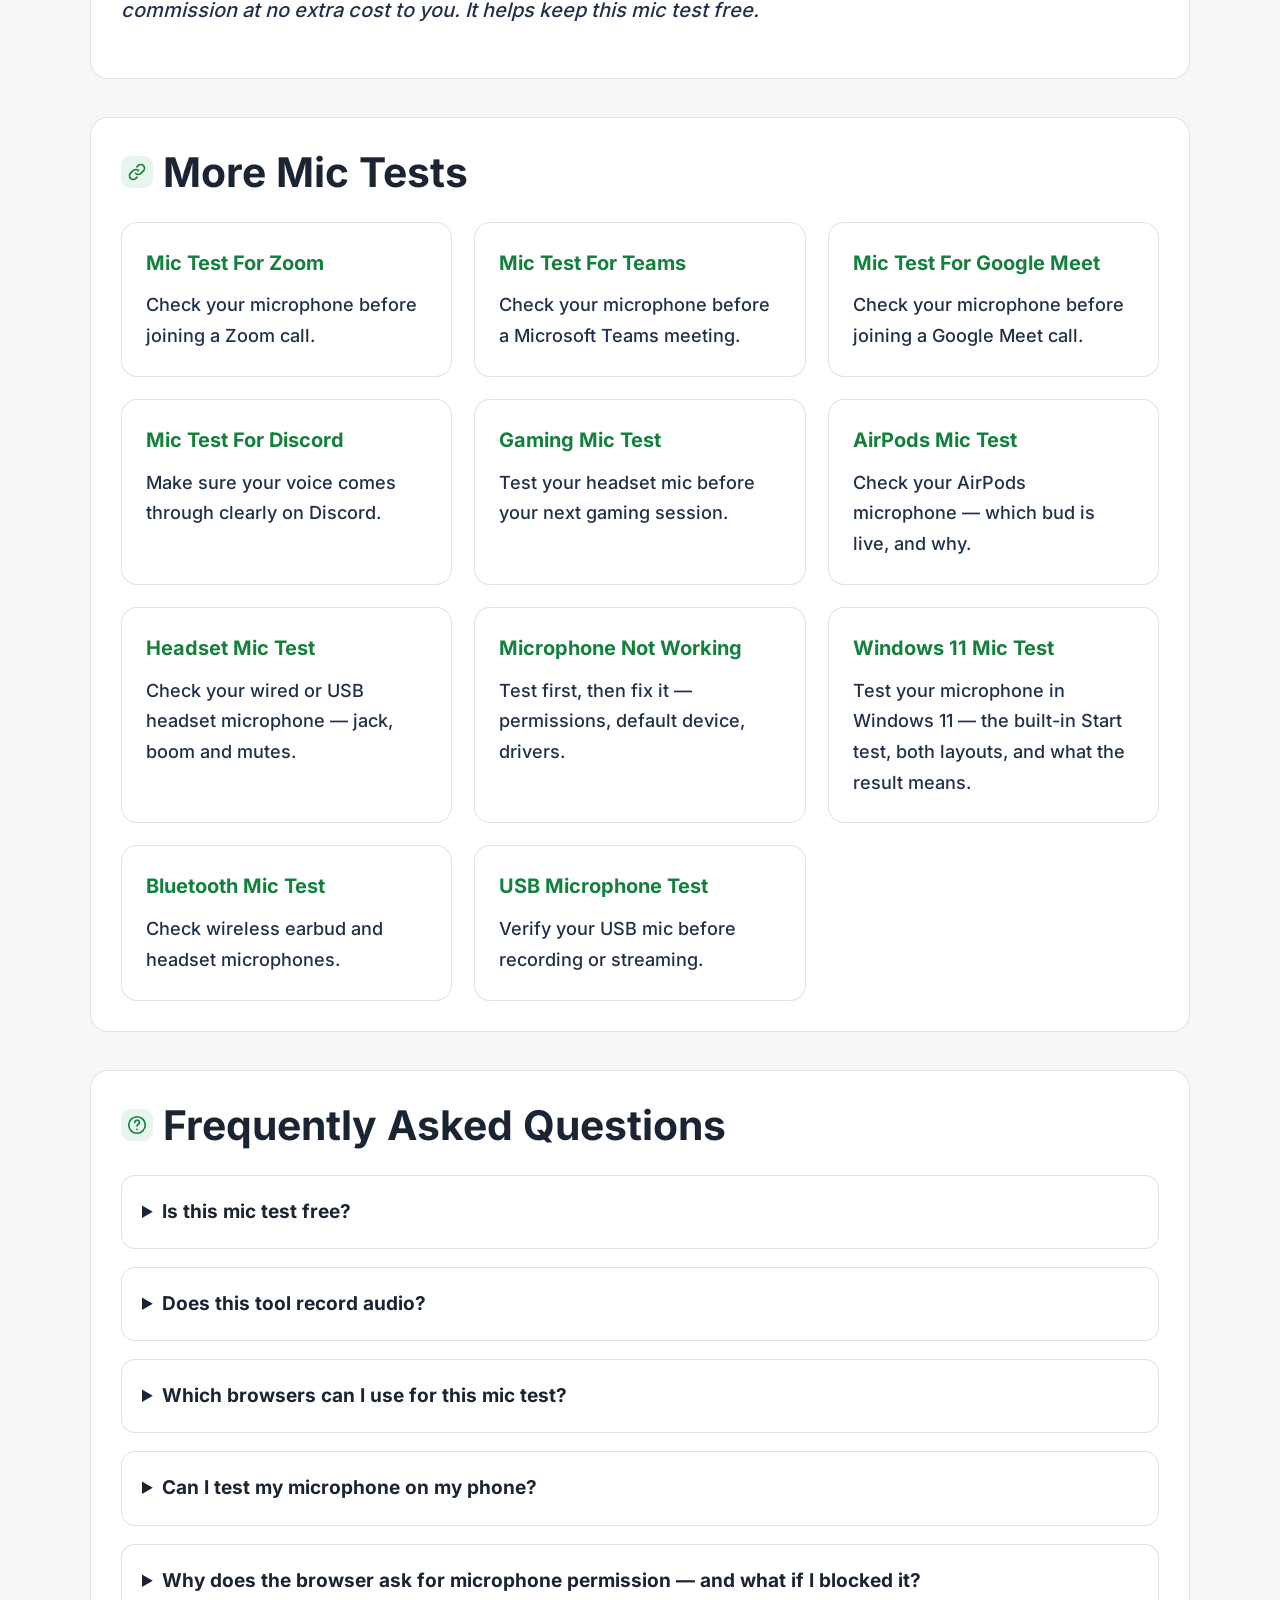
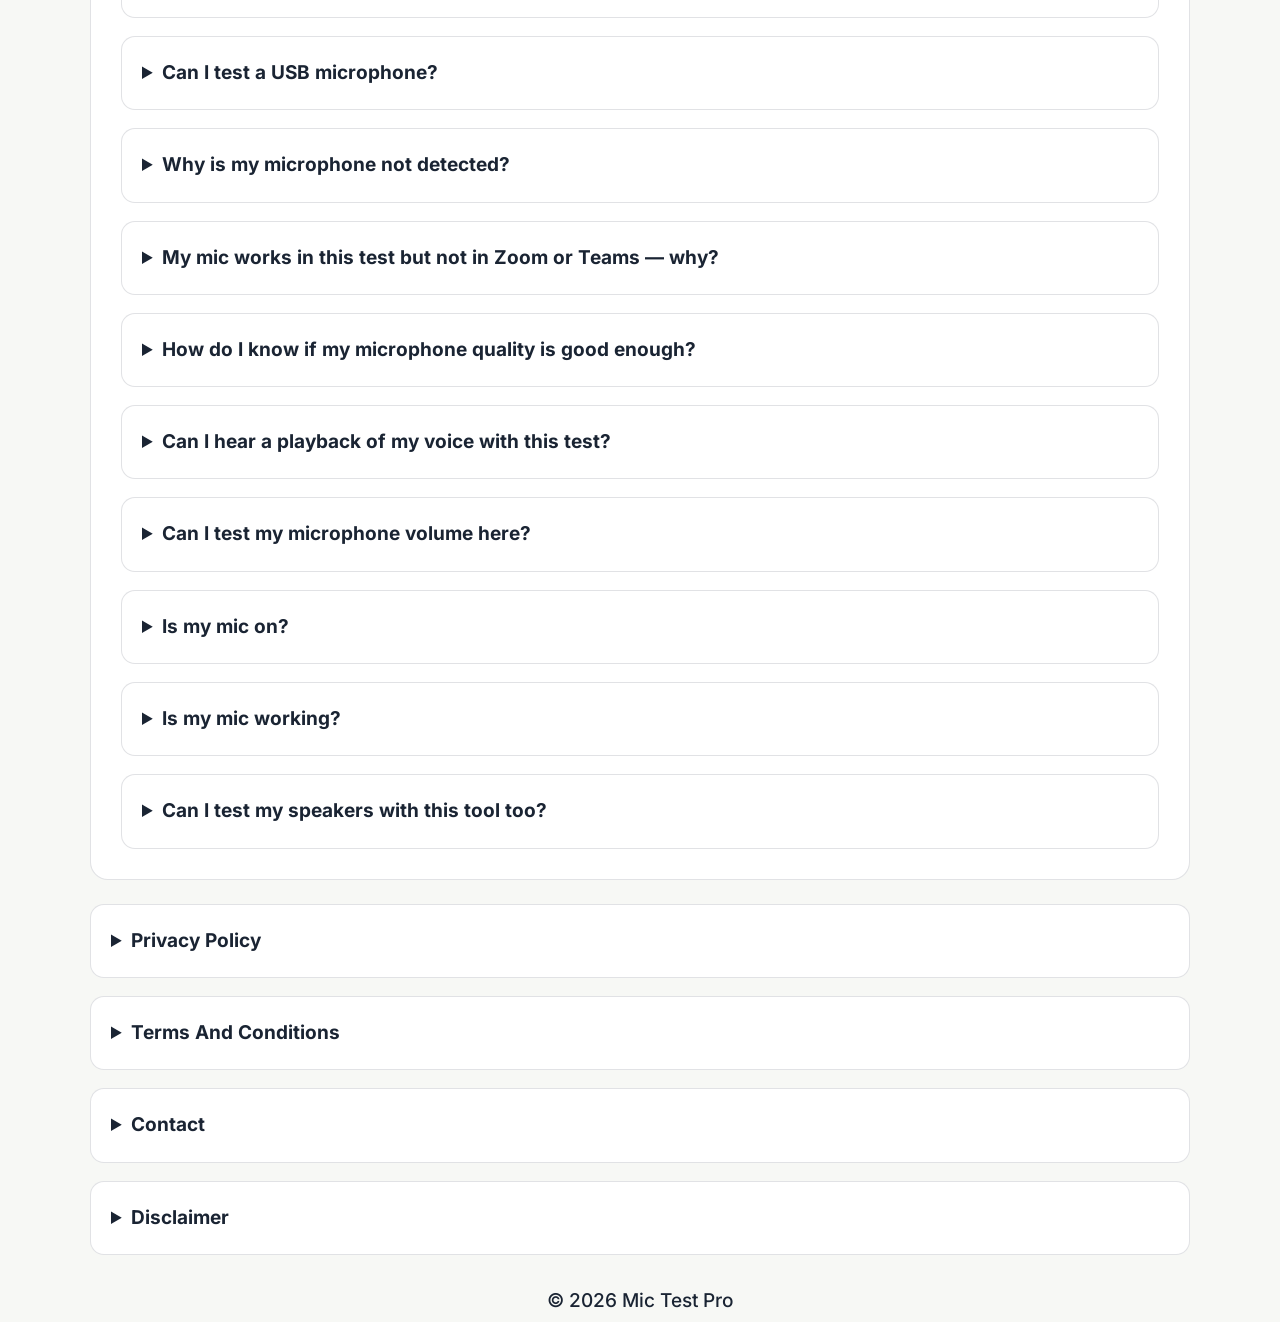
==== commit b6b531ec: "Batch 2+3: AirPods 4 images rebuilt + placement + keyword + FAQ to end; homepage remaining 3 images " ====
--- a/index.html
+++ b/index.html
@@ -53,6 +53,7 @@
   --card:#ffffff;
   --card2:#eef2f0;
   --border:rgba(15,23,42,.12);
+  --table-border:#94a3b8;
 
   --text:#1a2433;
   --text2:#21304a;
@@ -778,6 +779,9 @@
 
 /* =========================
    TABLE
+   Lines highlighted (2026-11-26): cell borders use --table-border
+   (medium slate #94a3b8) instead of the faint --border, and the
+   header row gets a green-tinted background + stronger bottom line.
 ========================= */
 
 table{
@@ -801,14 +805,17 @@
   18px;
 
   border:
-  1px solid var(--border);
+  1px solid var(--table-border);
 
 }
 
 table th{
 
   background:
-  var(--card2);
+  #e6efe9;
+
+  border-bottom:
+  2px solid #64748b;
 
 }
 
@@ -2454,92 +2461,6 @@
 
 </section>
 
-<!-- FAQ -->
-
-<section class="content-section" id="faq">
-
-  <div class="container">
-
-    <h2><svg class="h2-icon" viewBox="0 0 24 24" fill="none" stroke="#15803d" stroke-width="1.8" stroke-linecap="round" stroke-linejoin="round" aria-hidden="true" focusable="false"><circle cx="12" cy="12" r="9"/><path d="M9.6 9.4a2.5 2.5 0 1 1 3.3 2.3c-.6.3-.9.8-.9 1.5"/><circle cx="12" cy="16.8" r="1" fill="#15803d" stroke="none"/></svg>Frequently Asked Questions</h2>
-
-    <div class="faq">
-
-      <details>
-        <summary>Is this mic test free?</summary>
-        <p>Yes, this mic test site is completely free. There is no sign-up, no download and no limit on how many times you can test.</p>
-      </details>
-
-      <details>
-        <summary>Does this tool record audio?</summary>
-        <p>Only when you press Record Voice. Audio stays inside your browser. The test analyses your microphone stream on your own device to draw the waveform and calculate the readings. If you record, the clip is created and kept only in your own browser so you can play it back or download it — nothing is uploaded or stored on any server.</p>
-      </details>
-
-      <details>
-        <summary>Which browsers can I use for this mic test?</summary>
-        <p>Any modern browser that can ask for microphone access: Chrome, Edge, Firefox and Safari, on Windows, Mac, Linux, Android and iPhone. If the Start button does nothing, the browser is usually too old, in a private or in-app browser window (for example, a browser inside a social media app), or the site has been denied microphone access before — open the page in your main browser and check the permission in the address bar.</p>
-      </details>
-
-      <details>
-        <summary>Can I test my microphone on my phone?</summary>
-        <p>Yes. Open this page in your phone's browser, tap Start Mic Test and allow microphone access. It works for the built-in phone mic and for connected headsets and earbuds. One phone habit to watch: phones switch to whichever microphone was connected last, and Bluetooth earbuds may be selected for sound but not for voice — if the level does not move when you speak into the headset, tap near the headset and then near the phone; whichever tap spikes the level is the live mic.</p>
-      </details>
-
-      <details>
-        <summary>Why does the browser ask for microphone permission — and what if I blocked it?</summary>
-        <p>The browser asks because no website may listen to your microphone without your say-so; that permission popup is the security system working, and this test cannot start without it. If you clicked Block by mistake, the test will stay silent forever until you undo it: click the lock or site-settings icon in the address bar, find Microphone, change it to Allow, and reload the page. On Windows also check Settings &gt; Privacy &amp; security &gt; Microphone is on for your browser; on a Mac, System Settings &gt; Privacy &amp; Security &gt; Microphone.</p>
-      </details>
-
-      <details>
-        <summary>Can I test a USB microphone?</summary>
-        <p>Yes, USB microphones are supported — plug the mic in before you start the test so the browser can offer it, and check that the Device reading on this page names your USB mic. If your USB mic misbehaves (not detected, buzzing, vanishing mid-call), the dedicated USB microphone test page has a full troubleshooting table for exactly those problems.</p>
-      </details>
-
-      <details>
-        <summary>Why is my microphone not detected?</summary>
-        <p>Check browser permission settings and device connection first — a blocked permission and an unplugged or unselected device cause most cases. Then check the system level: in Windows, Settings &gt; System &gt; Sound &gt; Input should list and show your mic reacting; on a Mac, System Settings &gt; Sound &gt; Input. If the system cannot see the mic, no website can. If the system sees it but this page does not, the browser permission is the blocker — reset it as described in the permission question above.</p>
-      </details>
-
-      <details>
-        <summary>My mic works in this test but not in Zoom or Teams — why?</summary>
-        <p>Because those apps keep their own microphone choice and do not always follow your system or browser. Your hardware just passed here, so go straight to the app's audio settings and pick the same microphone by name instead of leaving it on a default that may point at a webcam or a disconnected headset. There is a dedicated Zoom mic test page on this site with the exact Zoom settings and fixes, if Zoom is your problem app.</p>
-      </details>
-
-      <details>
-        <summary>How do I know if my microphone quality is good enough?</summary>
-        <p>Use the three readings together. Input level: normal speech should move the meter strongly without sitting pinned at the very top (that is distortion). Noise level: stay silent for a few seconds — the reading should stay low; a high silent reading means your listeners hear your room as much as you. Latency: lower is better, and anything in the low tens of milliseconds is fine for calls and meetings. If all three behave at your normal speaking distance and volume, your quality is good enough for meetings, classes, streaming and gaming — the remaining differences between microphones are taste, not problems.</p>
-      </details>
-
-      <details>
-        <summary>Can I hear a playback of my voice with this test?</summary>
-        <p>Yes. This test shows your microphone live — the waveform, input level, noise level and latency — and with the Record Voice button you can record a short clip, play it back and download it, all inside your browser. For a final check inside a specific app, you can still use the app's own check: a Teams test call, Discord's Let's Check mic test, or a Zoom test meeting.</p>
-      </details>
-
-      <details>
-        <summary>Can I test my microphone volume here?</summary>
-        <p>Yes — the input level reading is your live volume meter. Speak at your normal volume and watch it move: it should rise strongly without staying pinned at the very top. If it barely moves, raise the input volume in your system sound settings — in Windows, Settings &gt; System &gt; Sound &gt; Input; on a Mac, System Settings &gt; Sound &gt; Input — then test again.</p>
-      </details>
-
-      <details>
-        <summary>Is my mic on?</summary>
-        <p>Start the test above, allow microphone access, and speak. If the waveform and input level move when you talk, your mic is on and the browser can hear it. While the test runs, your browser also shows a mic-in-use indicator, which is another sign the microphone is live. If nothing moves, the mic may be muted, blocked by the browser permission, or the wrong device may be selected — the readings and the Device line on this page show which.</p>
-      </details>
-
-      <details>
-        <summary>Is my mic working?</summary>
-        <p>Speak at your normal volume and watch three things: the waveform moves with your voice, the input level rises strongly without staying pinned at the top, and the Device line names the microphone you meant to use. If all three behave, your mic is working. If the level stays flat, check the browser permission first, then the connection and the selected device — the question above about a microphone not being detected walks through the order.</p>
-      </details>
-
-      <details>
-        <summary>Can I test my speakers with this tool too?</summary>
-        <p>Yes. Press the Test Speakers button and the tool plays a short test sound through your chosen output, so you can check your speakers or headphones on the same page as your microphone. If you hear the sound clearly in both ears, the listening side works; if you hear nothing, check the output device and volume in your system sound settings.</p>
-      </details>
-
-    </div>
-
-  </div>
-
-</section>
-
 <!-- AFFILIATE -->
 
 <section class="content-section">
@@ -2640,6 +2561,92 @@
 
 </section>
 
+<!-- FAQ -->
+
+<section class="content-section" id="faq">
+
+  <div class="container">
+
+    <h2><svg class="h2-icon" viewBox="0 0 24 24" fill="none" stroke="#15803d" stroke-width="1.8" stroke-linecap="round" stroke-linejoin="round" aria-hidden="true" focusable="false"><circle cx="12" cy="12" r="9"/><path d="M9.6 9.4a2.5 2.5 0 1 1 3.3 2.3c-.6.3-.9.8-.9 1.5"/><circle cx="12" cy="16.8" r="1" fill="#15803d" stroke="none"/></svg>Frequently Asked Questions</h2>
+
+    <div class="faq">
+
+      <details>
+        <summary>Is this mic test free?</summary>
+        <p>Yes, this mic test site is completely free. There is no sign-up, no download and no limit on how many times you can test.</p>
+      </details>
+
+      <details>
+        <summary>Does this tool record audio?</summary>
+        <p>Only when you press Record Voice. Audio stays inside your browser. The test analyses your microphone stream on your own device to draw the waveform and calculate the readings. If you record, the clip is created and kept only in your own browser so you can play it back or download it — nothing is uploaded or stored on any server.</p>
+      </details>
+
+      <details>
+        <summary>Which browsers can I use for this mic test?</summary>
+        <p>Any modern browser that can ask for microphone access: Chrome, Edge, Firefox and Safari, on Windows, Mac, Linux, Android and iPhone. If the Start button does nothing, the browser is usually too old, in a private or in-app browser window (for example, a browser inside a social media app), or the site has been denied microphone access before — open the page in your main browser and check the permission in the address bar.</p>
+      </details>
+
+      <details>
+        <summary>Can I test my microphone on my phone?</summary>
+        <p>Yes. Open this page in your phone's browser, tap Start Mic Test and allow microphone access. It works for the built-in phone mic and for connected headsets and earbuds. One phone habit to watch: phones switch to whichever microphone was connected last, and Bluetooth earbuds may be selected for sound but not for voice — if the level does not move when you speak into the headset, tap near the headset and then near the phone; whichever tap spikes the level is the live mic.</p>
+      </details>
+
+      <details>
+        <summary>Why does the browser ask for microphone permission — and what if I blocked it?</summary>
+        <p>The browser asks because no website may listen to your microphone without your say-so; that permission popup is the security system working, and this test cannot start without it. If you clicked Block by mistake, the test will stay silent forever until you undo it: click the lock or site-settings icon in the address bar, find Microphone, change it to Allow, and reload the page. On Windows also check Settings &gt; Privacy &amp; security &gt; Microphone is on for your browser; on a Mac, System Settings &gt; Privacy &amp; Security &gt; Microphone.</p>
+      </details>
+
+      <details>
+        <summary>Can I test a USB microphone?</summary>
+        <p>Yes, USB microphones are supported — plug the mic in before you start the test so the browser can offer it, and check that the Device reading on this page names your USB mic. If your USB mic misbehaves (not detected, buzzing, vanishing mid-call), the dedicated USB microphone test page has a full troubleshooting table for exactly those problems.</p>
+      </details>
+
+      <details>
+        <summary>Why is my microphone not detected?</summary>
+        <p>Check browser permission settings and device connection first — a blocked permission and an unplugged or unselected device cause most cases. Then check the system level: in Windows, Settings &gt; System &gt; Sound &gt; Input should list and show your mic reacting; on a Mac, System Settings &gt; Sound &gt; Input. If the system cannot see the mic, no website can. If the system sees it but this page does not, the browser permission is the blocker — reset it as described in the permission question above.</p>
+      </details>
+
+      <details>
+        <summary>My mic works in this test but not in Zoom or Teams — why?</summary>
+        <p>Because those apps keep their own microphone choice and do not always follow your system or browser. Your hardware just passed here, so go straight to the app's audio settings and pick the same microphone by name instead of leaving it on a default that may point at a webcam or a disconnected headset. There is a dedicated Zoom mic test page on this site with the exact Zoom settings and fixes, if Zoom is your problem app.</p>
+      </details>
+
+      <details>
+        <summary>How do I know if my microphone quality is good enough?</summary>
+        <p>Use the three readings together. Input level: normal speech should move the meter strongly without sitting pinned at the very top (that is distortion). Noise level: stay silent for a few seconds — the reading should stay low; a high silent reading means your listeners hear your room as much as you. Latency: lower is better, and anything in the low tens of milliseconds is fine for calls and meetings. If all three behave at your normal speaking distance and volume, your quality is good enough for meetings, classes, streaming and gaming — the remaining differences between microphones are taste, not problems.</p>
+      </details>
+
+      <details>
+        <summary>Can I hear a playback of my voice with this test?</summary>
+        <p>Yes. This test shows your microphone live — the waveform, input level, noise level and latency — and with the Record Voice button you can record a short clip, play it back and download it, all inside your browser. For a final check inside a specific app, you can still use the app's own check: a Teams test call, Discord's Let's Check mic test, or a Zoom test meeting.</p>
+      </details>
+
+      <details>
+        <summary>Can I test my microphone volume here?</summary>
+        <p>Yes — the input level reading is your live volume meter. Speak at your normal volume and watch it move: it should rise strongly without staying pinned at the very top. If it barely moves, raise the input volume in your system sound settings — in Windows, Settings &gt; System &gt; Sound &gt; Input; on a Mac, System Settings &gt; Sound &gt; Input — then test again.</p>
+      </details>
+
+      <details>
+        <summary>Is my mic on?</summary>
+        <p>Start the test above, allow microphone access, and speak. If the waveform and input level move when you talk, your mic is on and the browser can hear it. While the test runs, your browser also shows a mic-in-use indicator, which is another sign the microphone is live. If nothing moves, the mic may be muted, blocked by the browser permission, or the wrong device may be selected — the readings and the Device line on this page show which.</p>
+      </details>
+
+      <details>
+        <summary>Is my mic working?</summary>
+        <p>Speak at your normal volume and watch three things: the waveform moves with your voice, the input level rises strongly without staying pinned at the top, and the Device line names the microphone you meant to use. If all three behave, your mic is working. If the level stays flat, check the browser permission first, then the connection and the selected device — the question above about a microphone not being detected walks through the order.</p>
+      </details>
+
+      <details>
+        <summary>Can I test my speakers with this tool too?</summary>
+        <p>Yes. Press the Test Speakers button and the tool plays a short test sound through your chosen output, so you can check your speakers or headphones on the same page as your microphone. If you hear the sound clearly in both ears, the listening side works; if you hear nothing, check the output device and volume in your system sound settings.</p>
+      </details>
+
+    </div>
+
+  </div>
+
+</section>
+
 <!-- LEGAL ACCORDION -->
 
 </main>
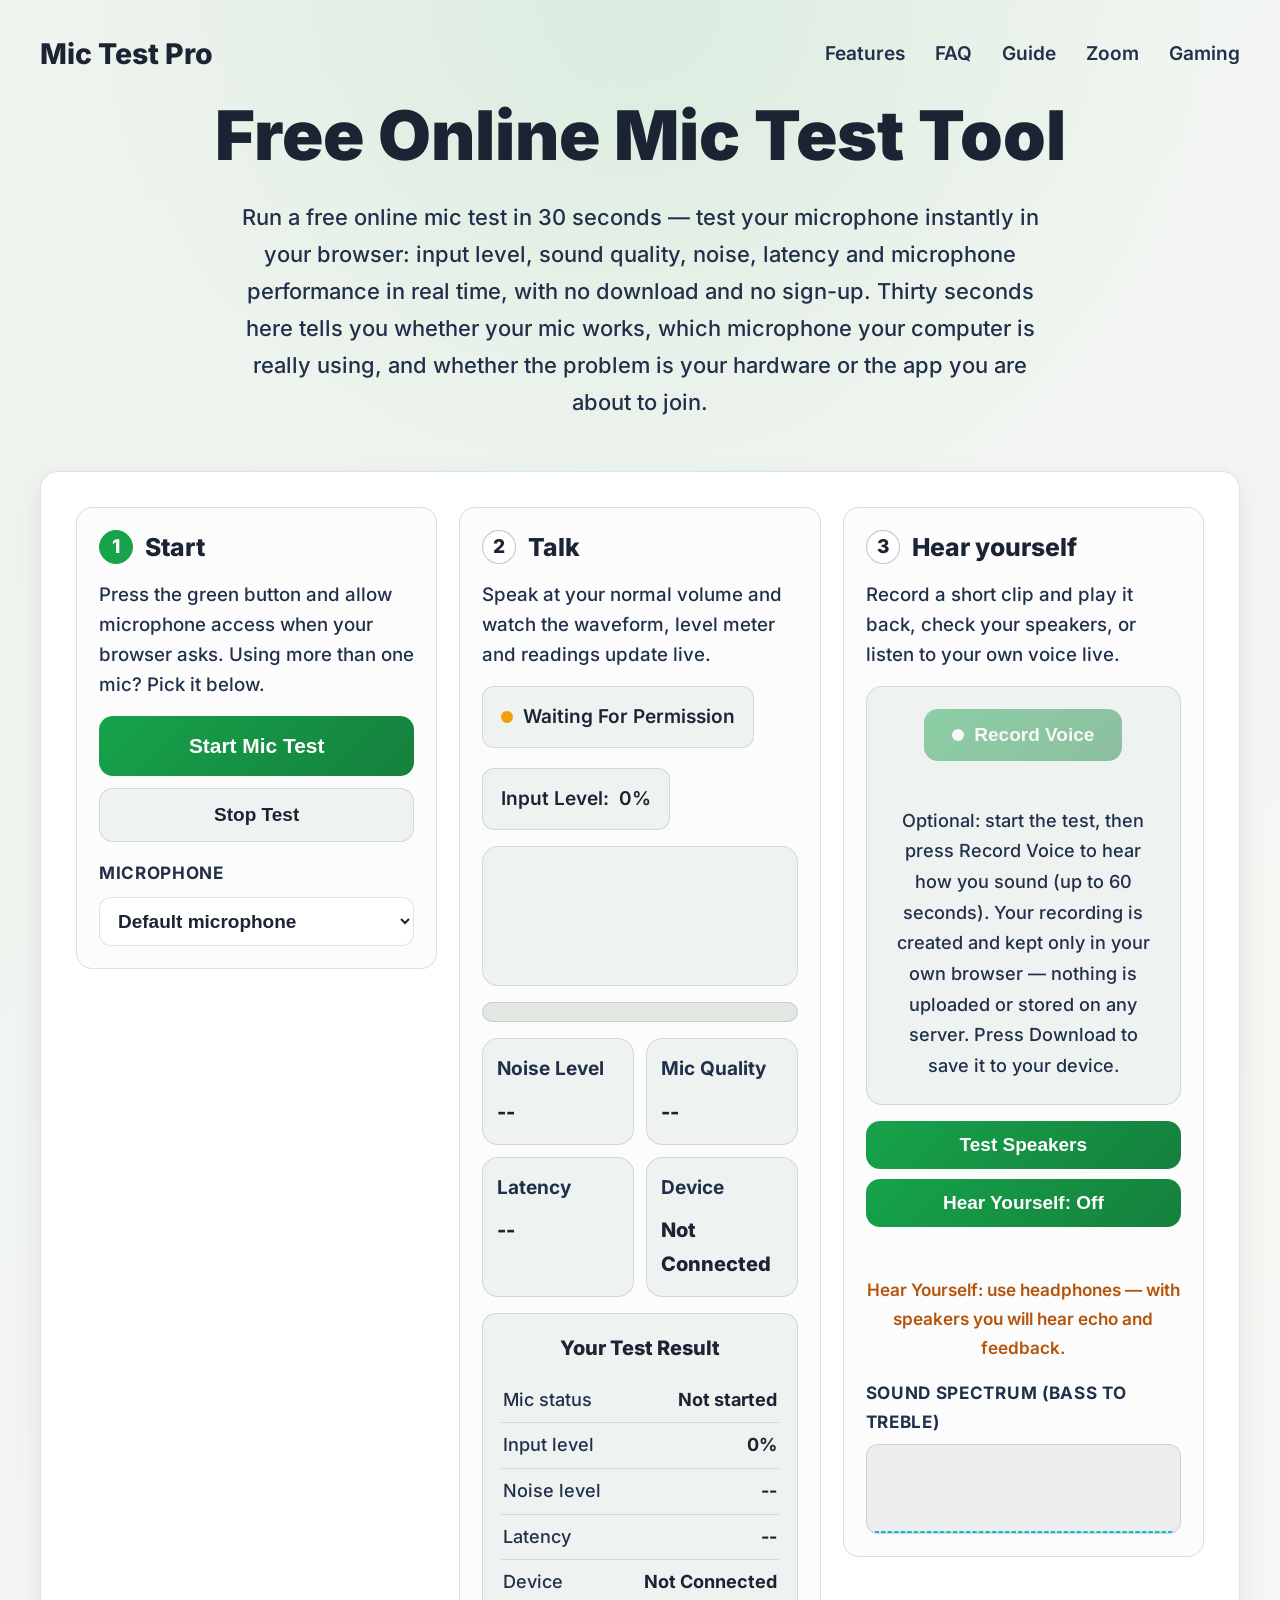
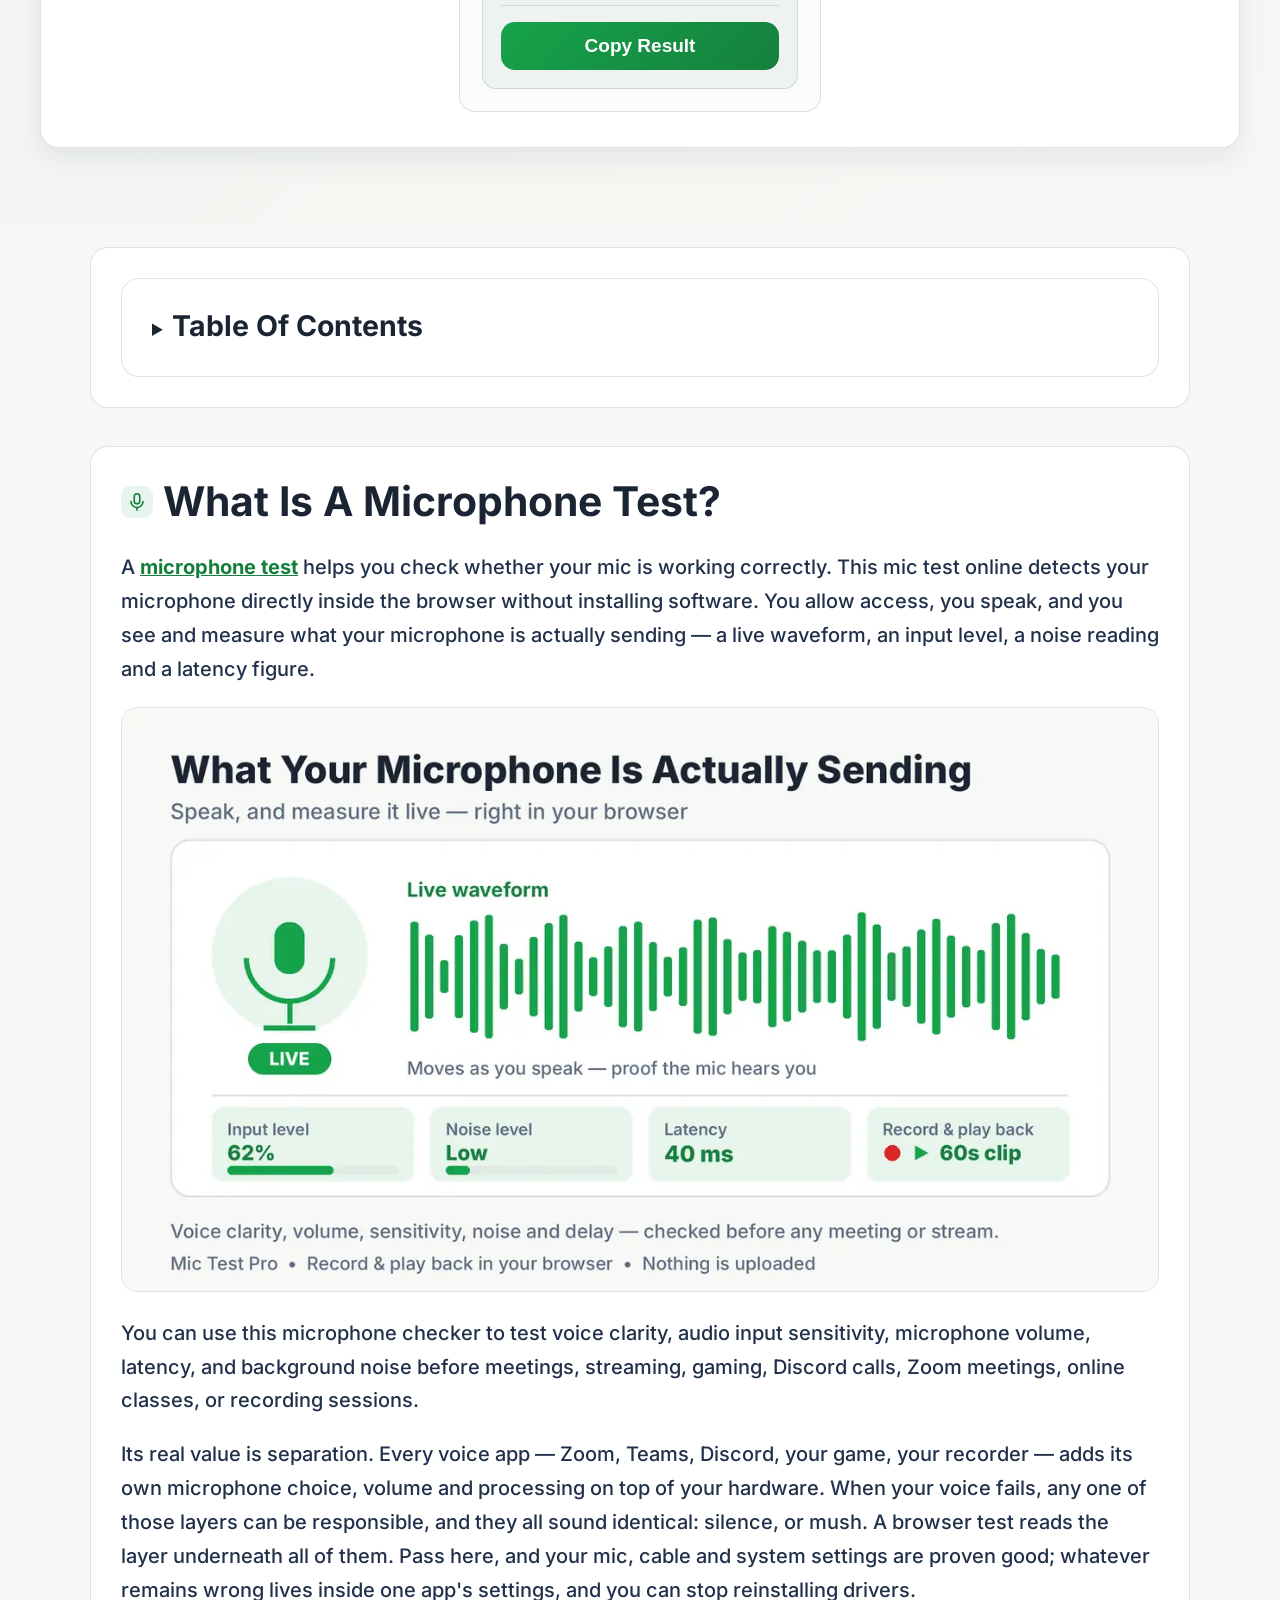
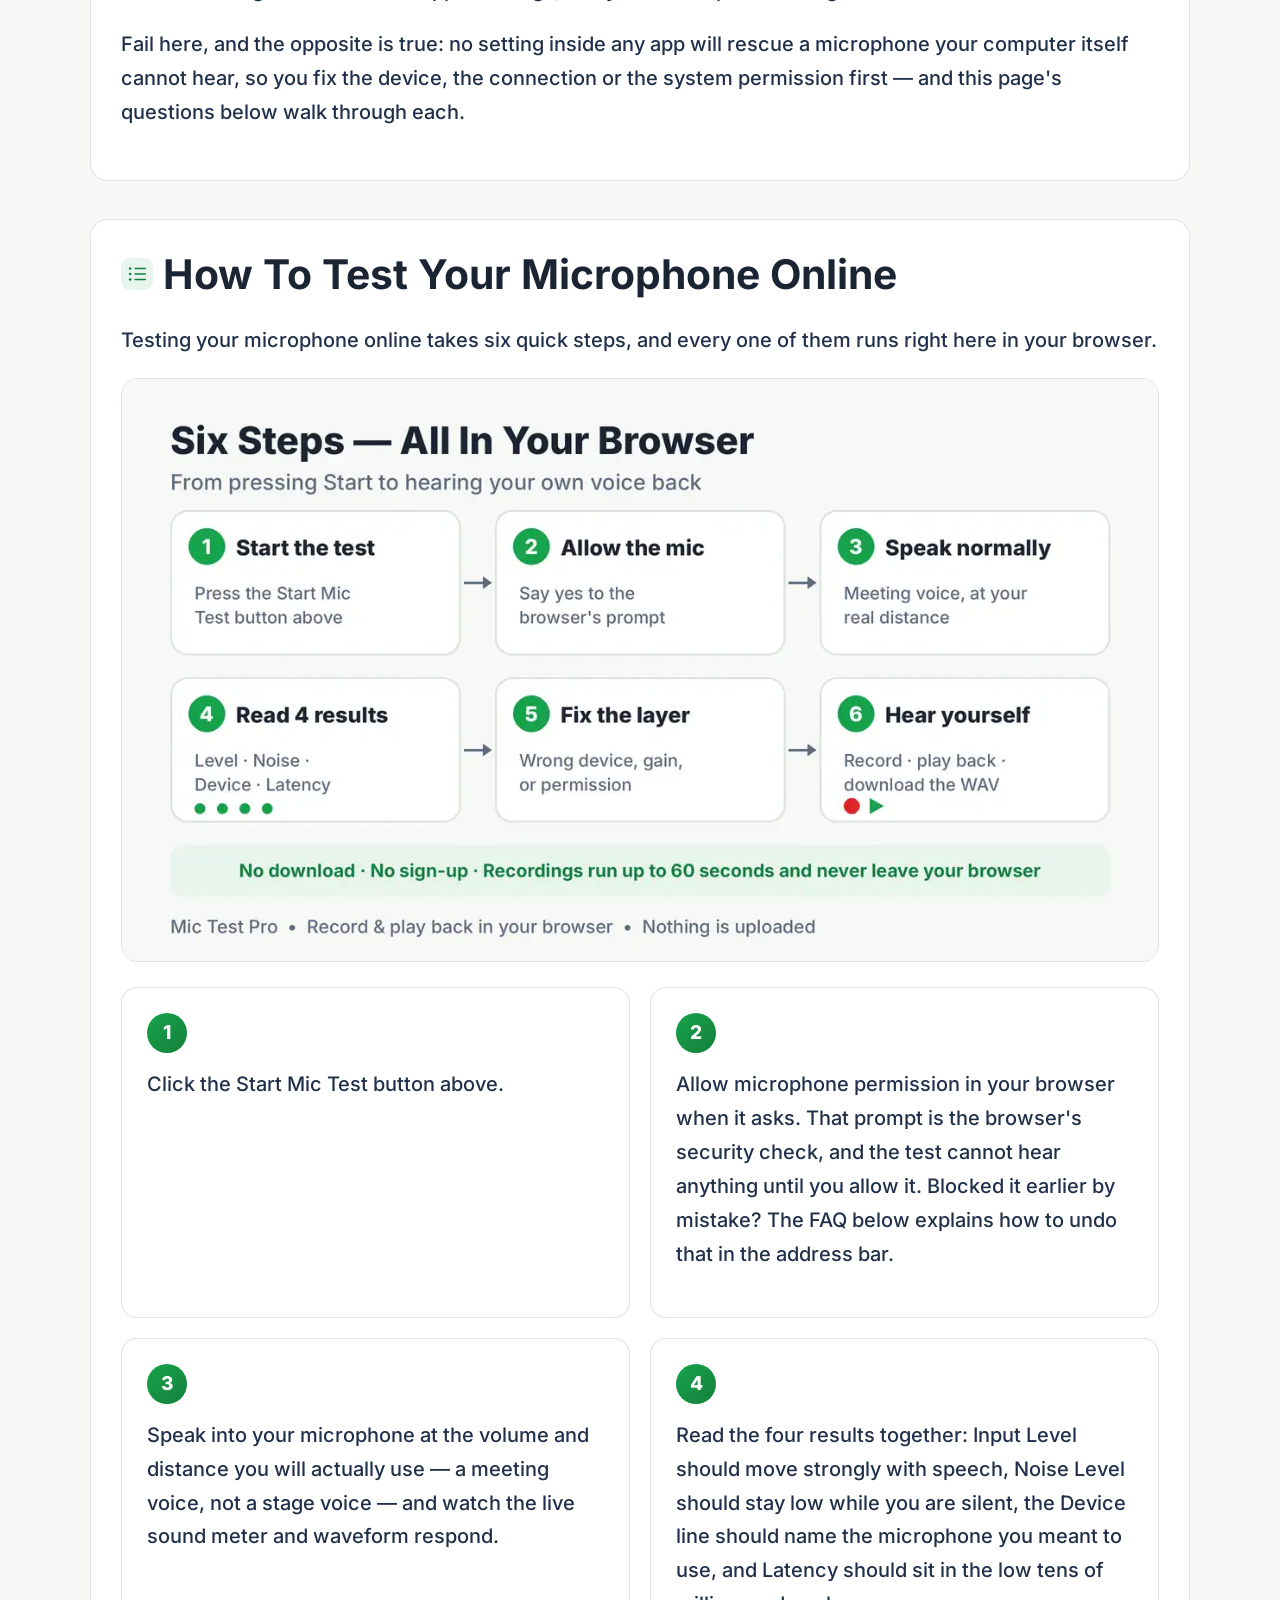
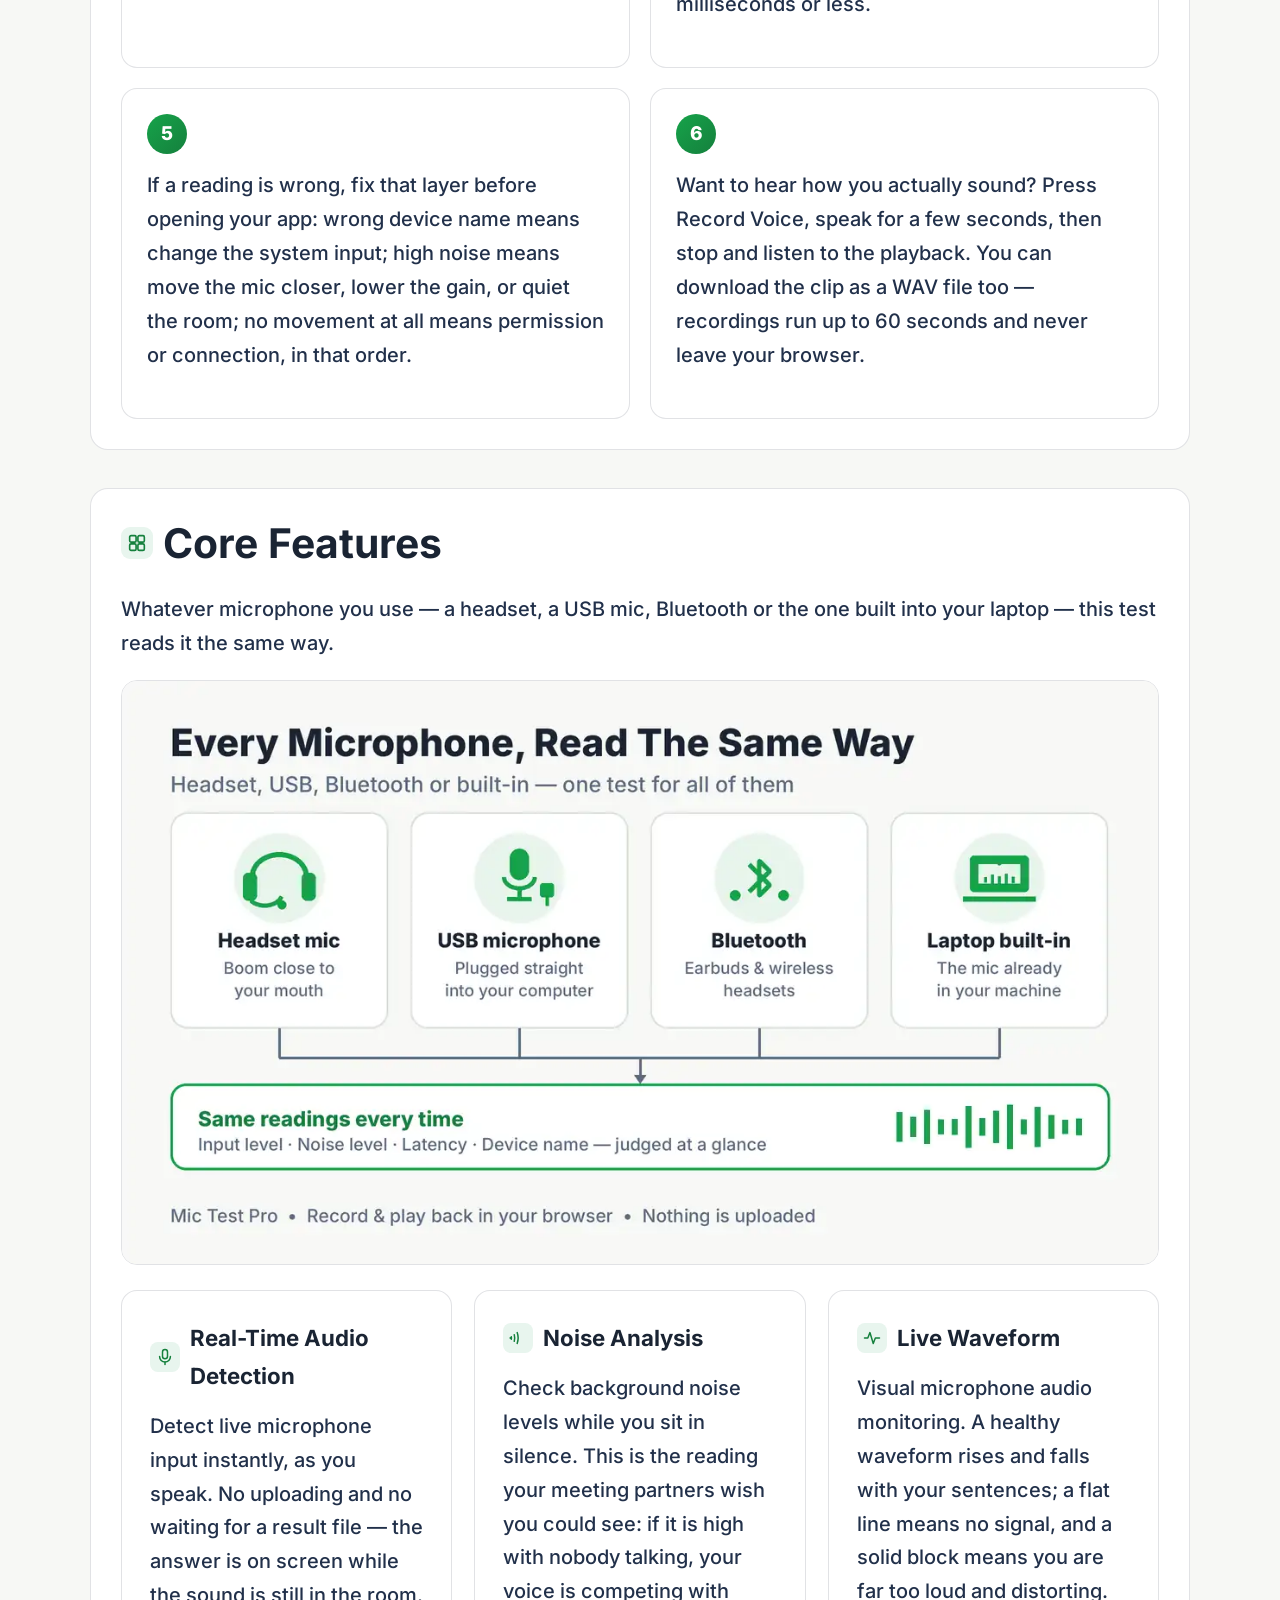
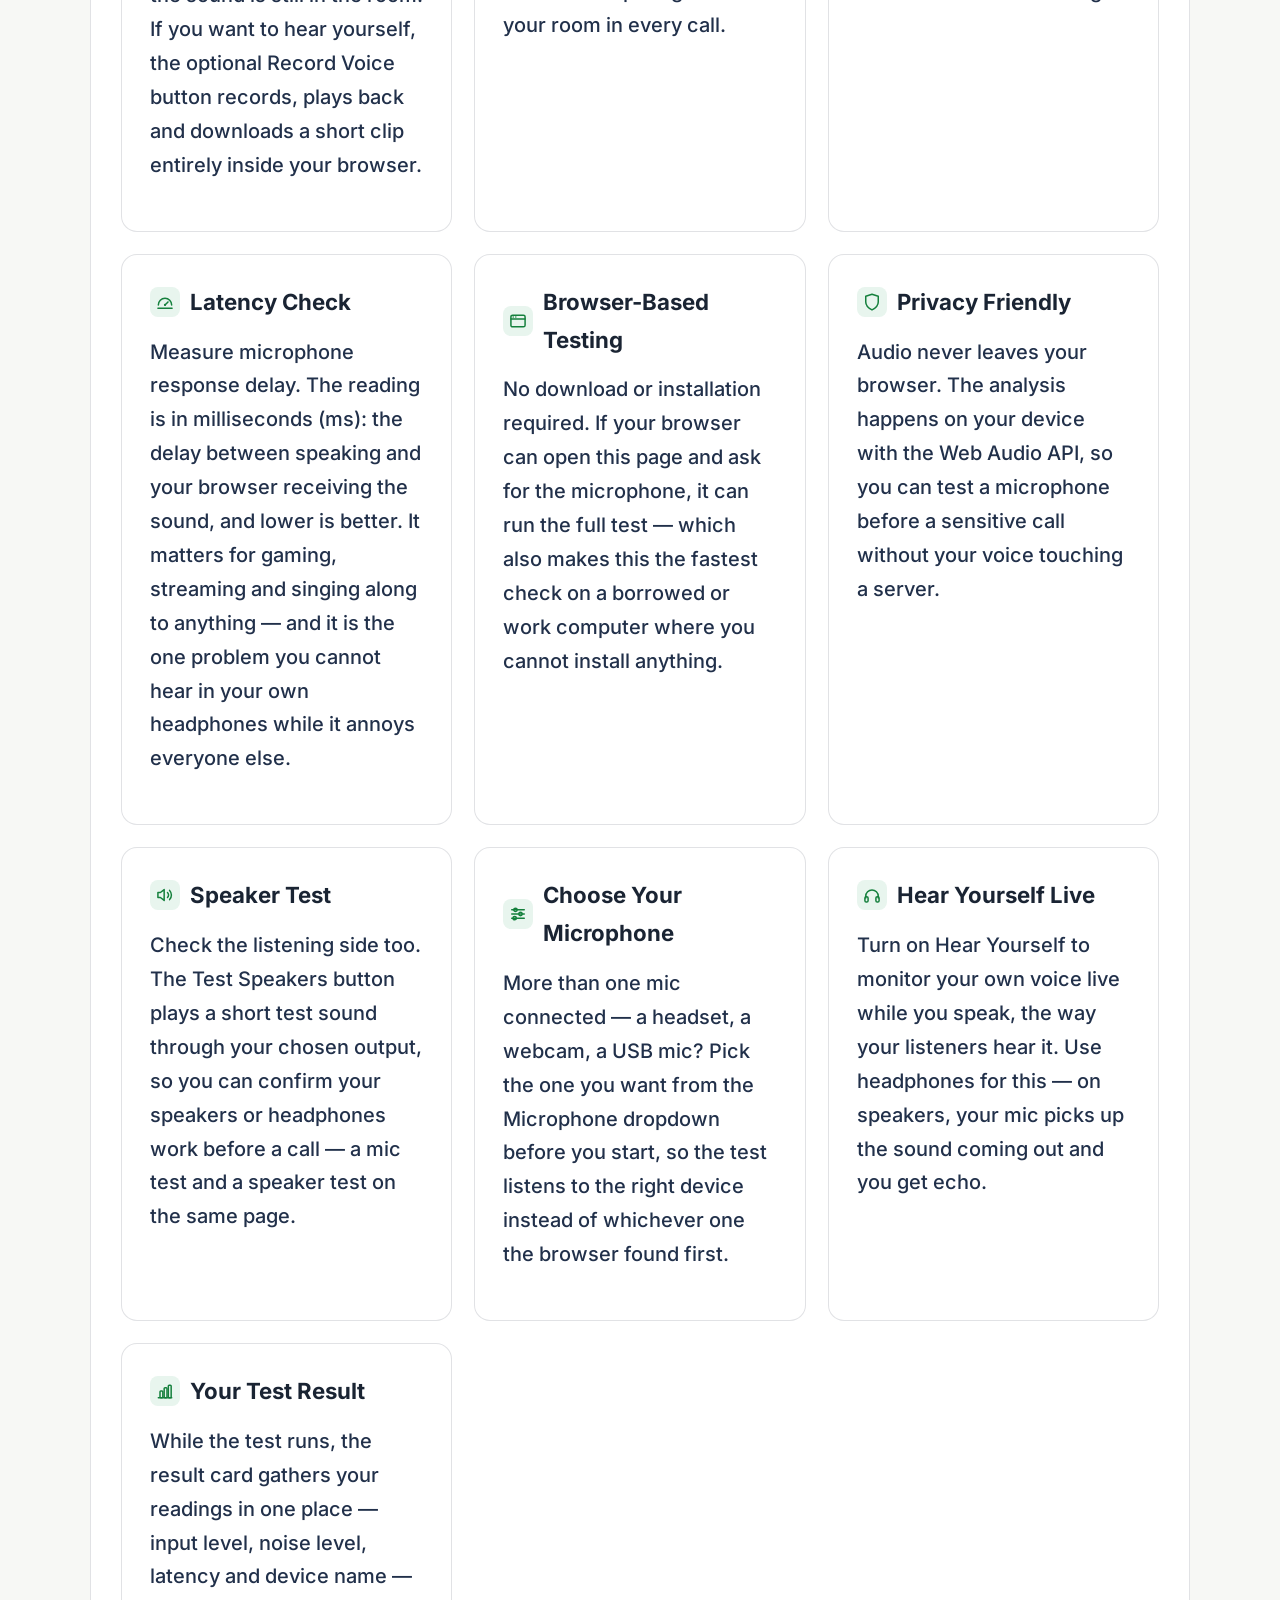
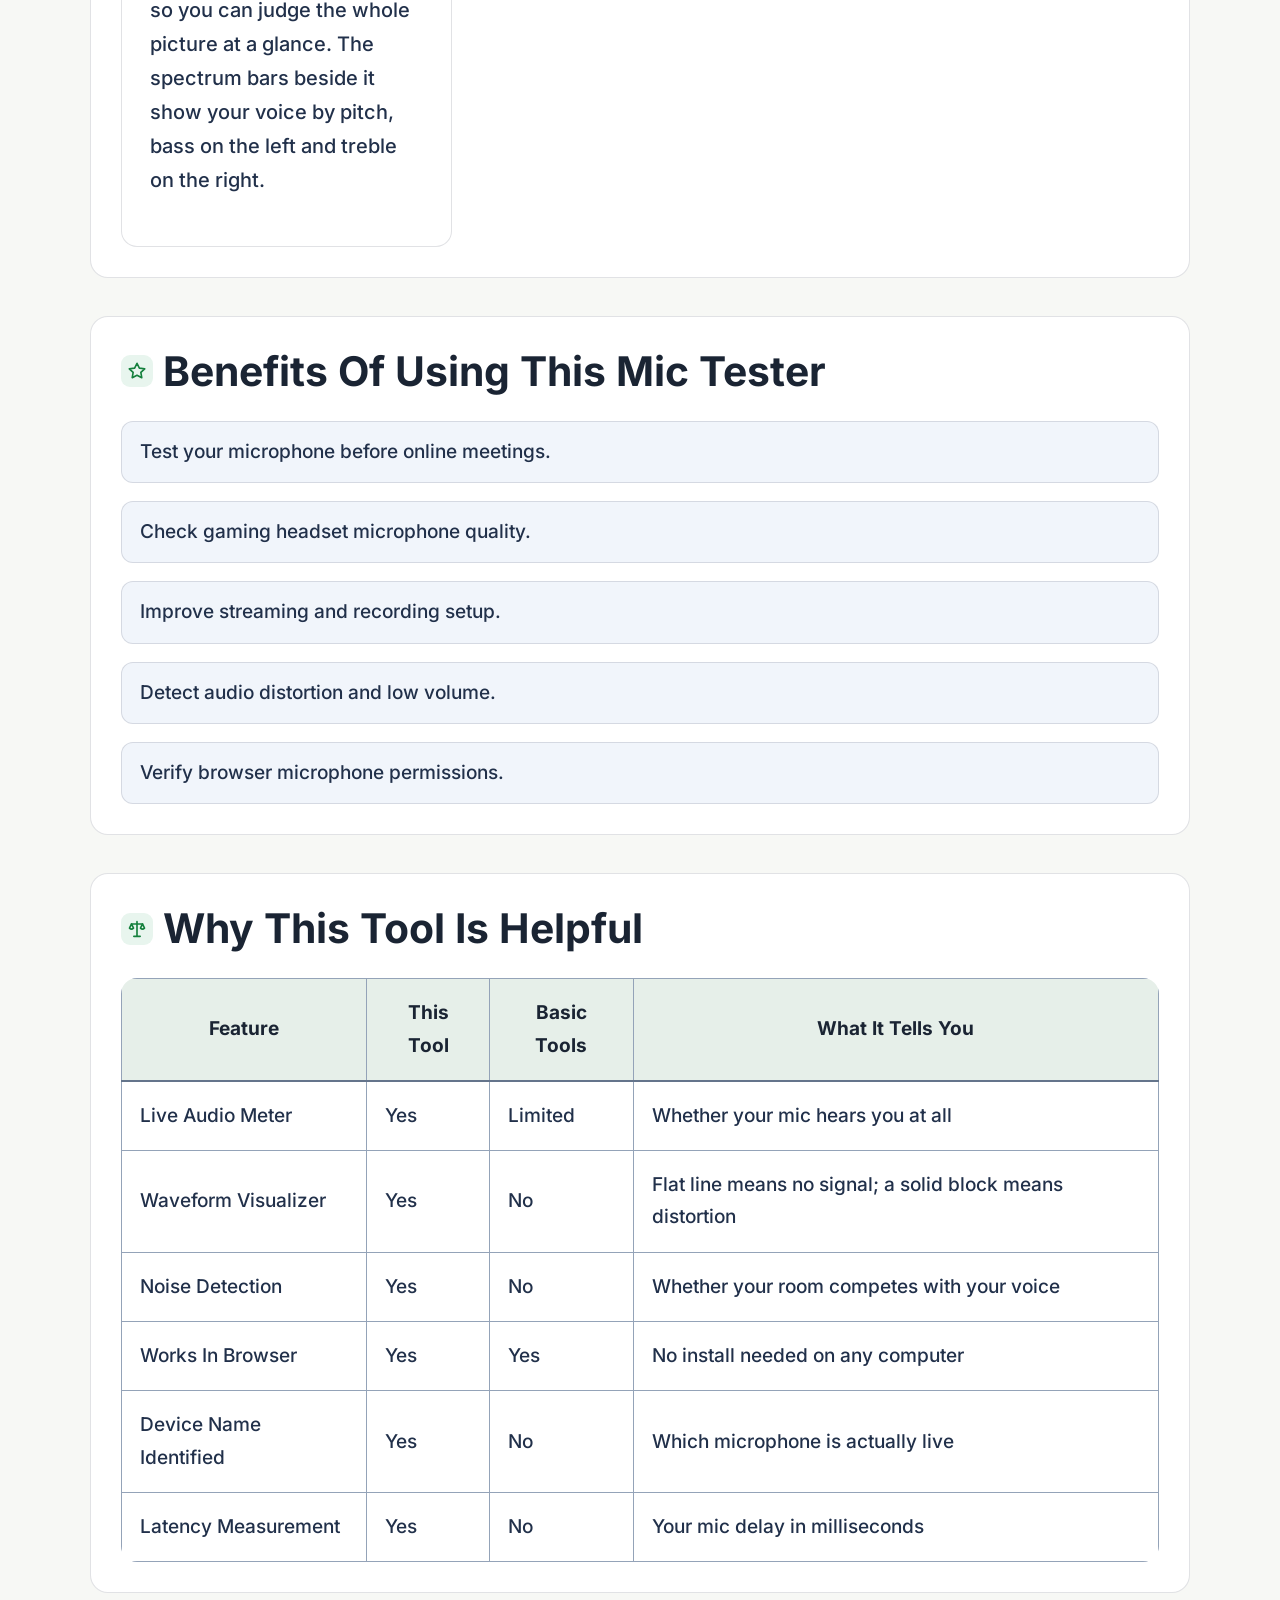
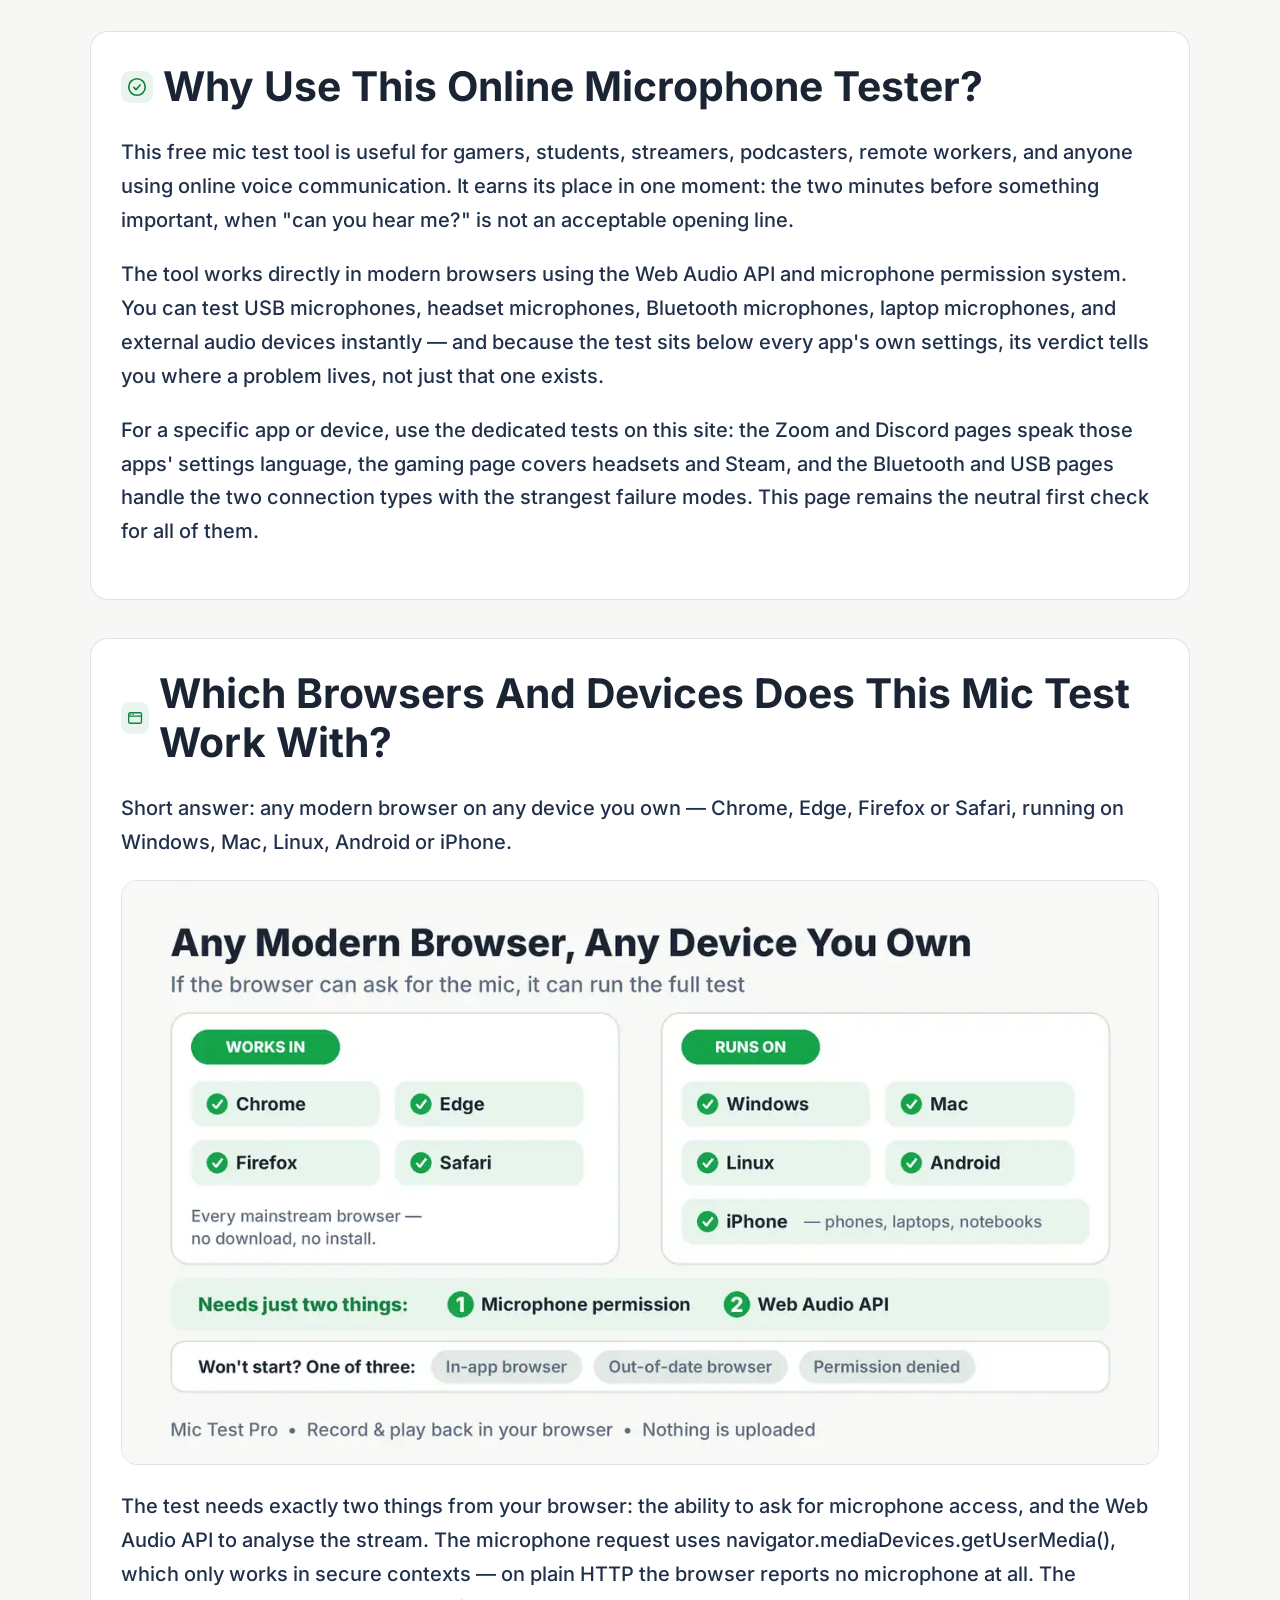
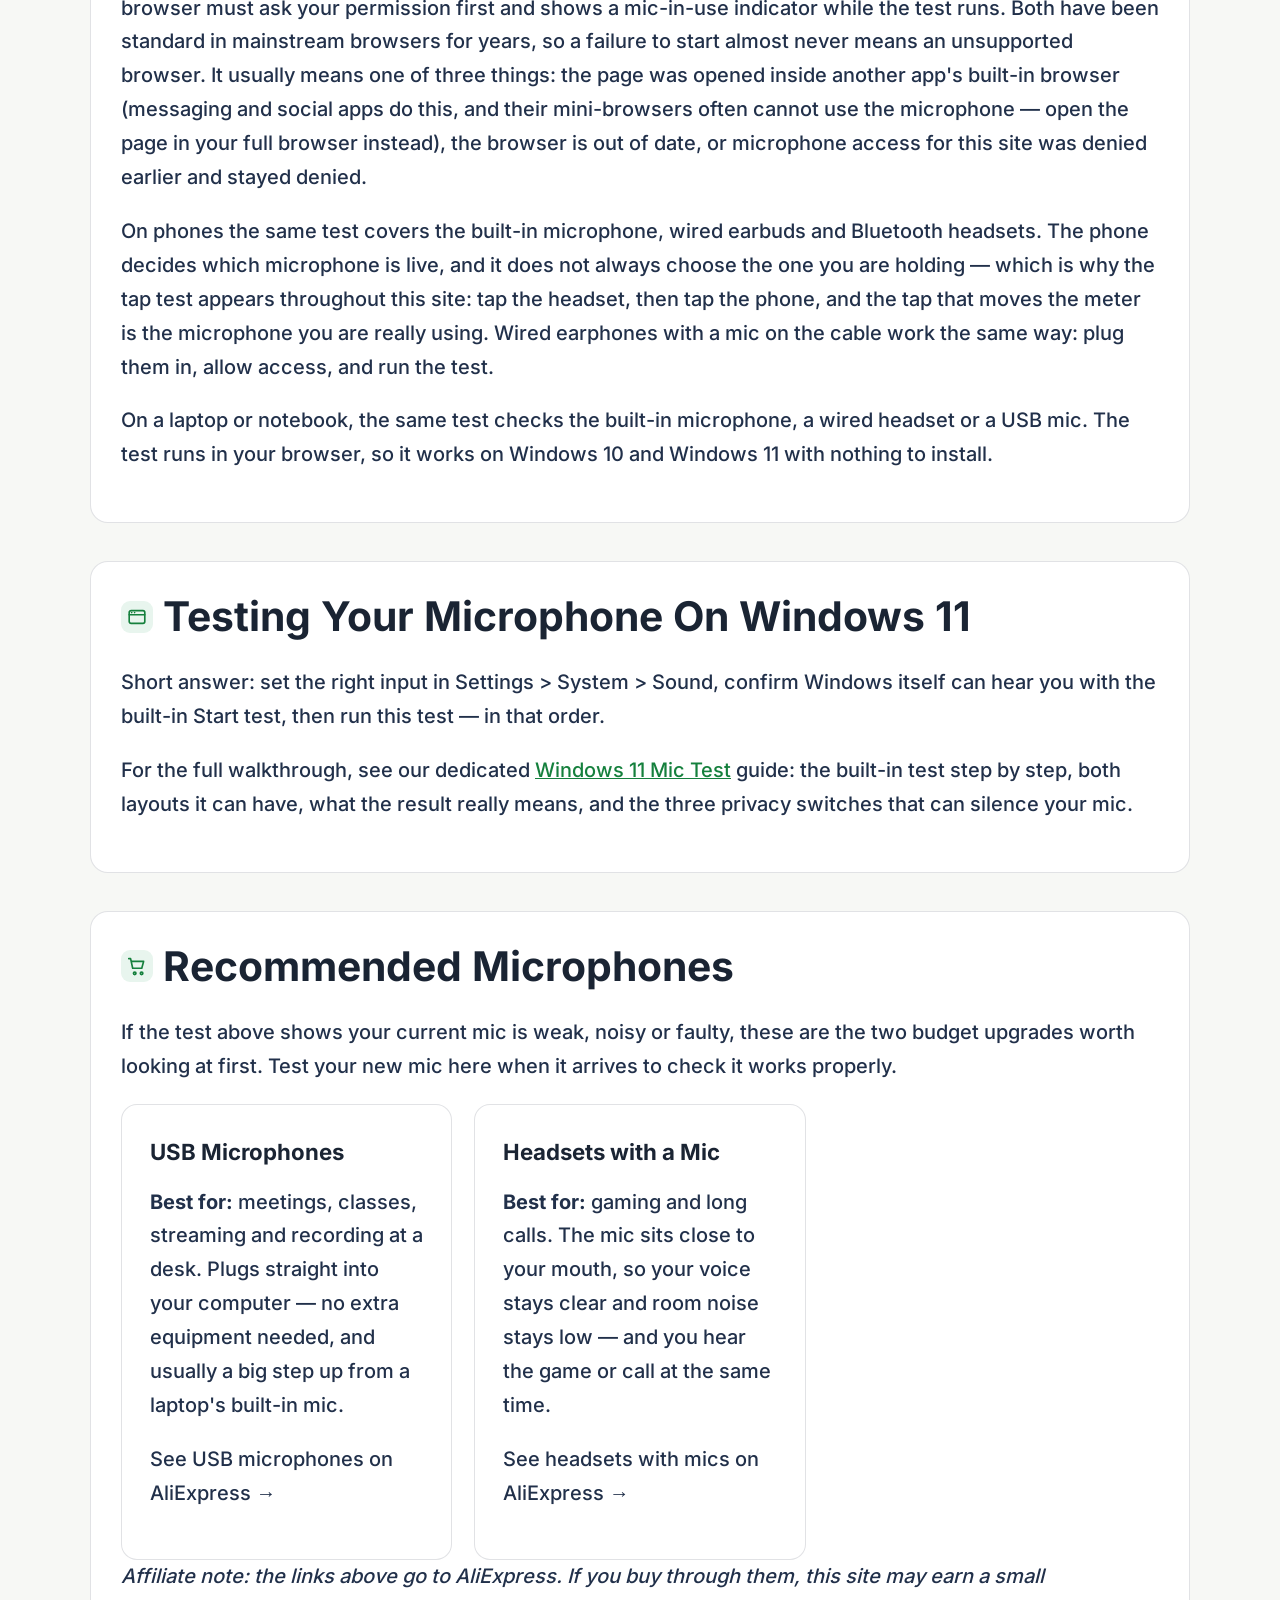
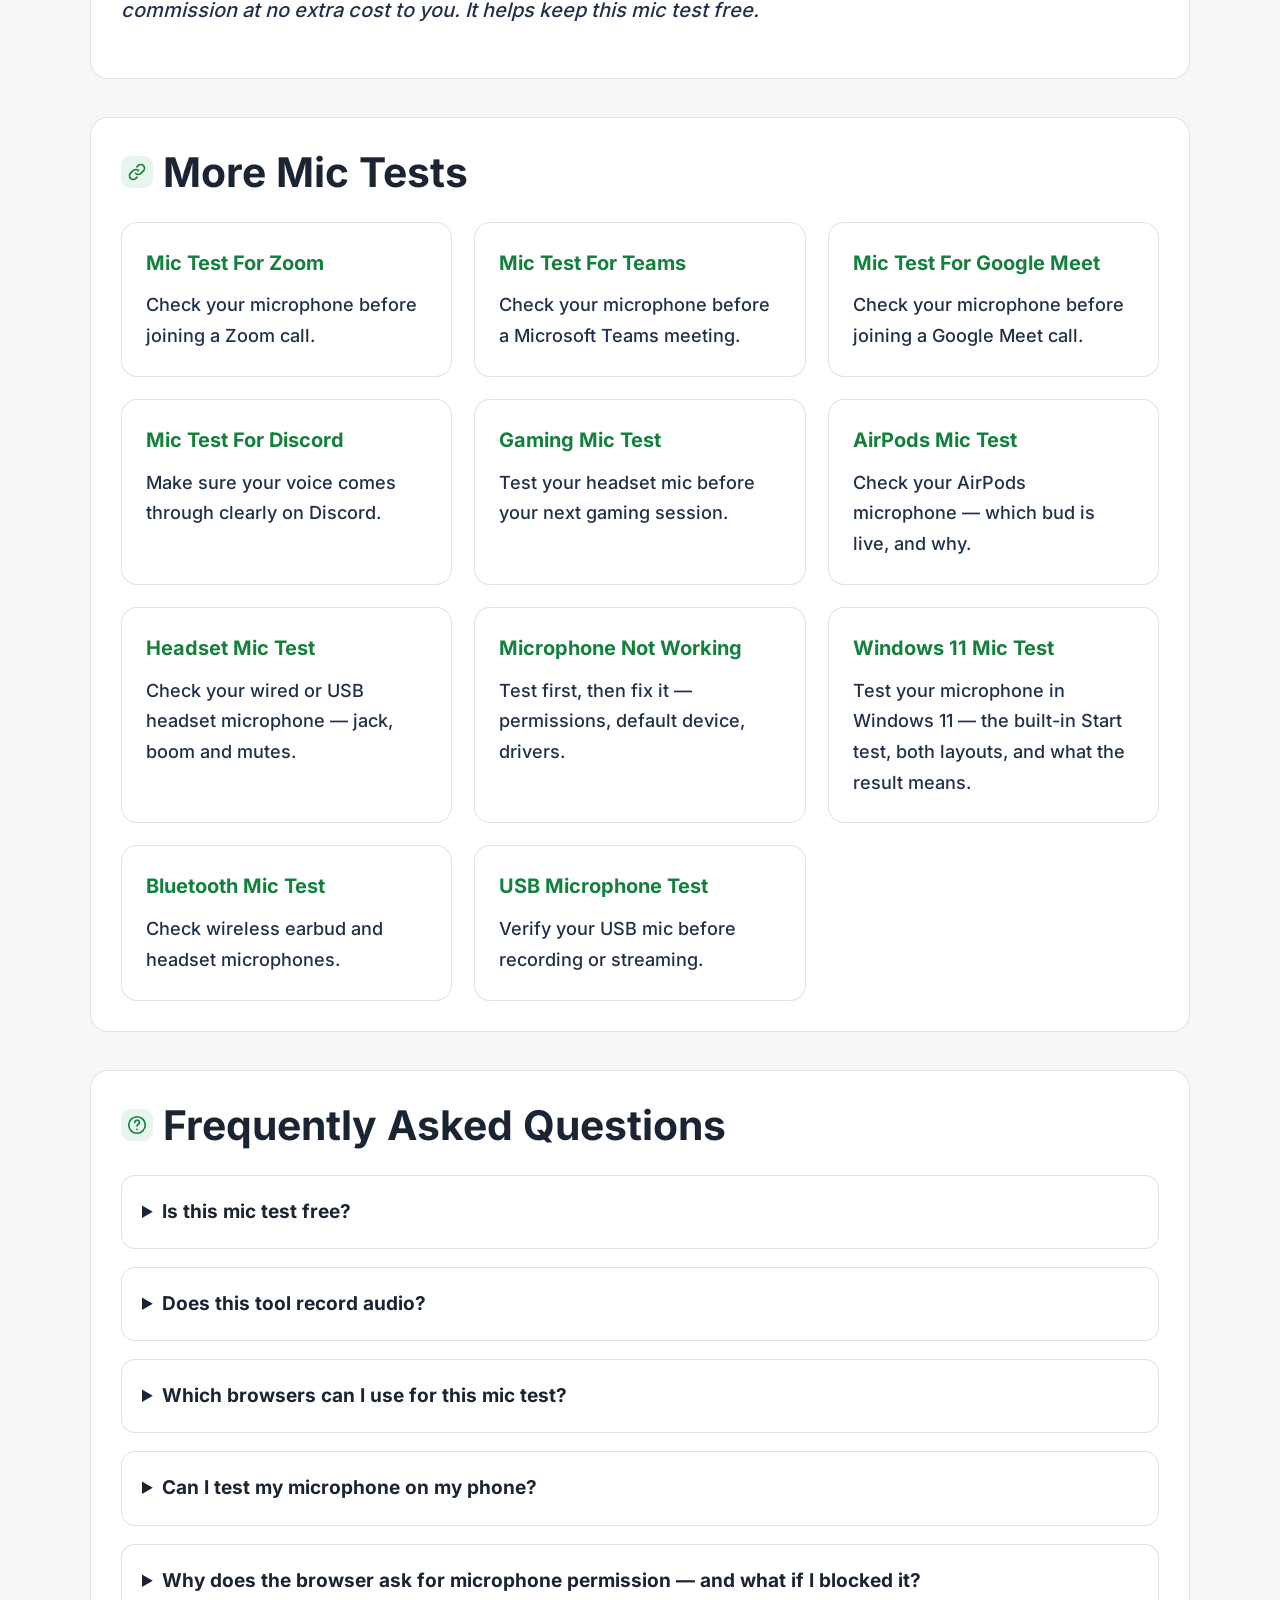
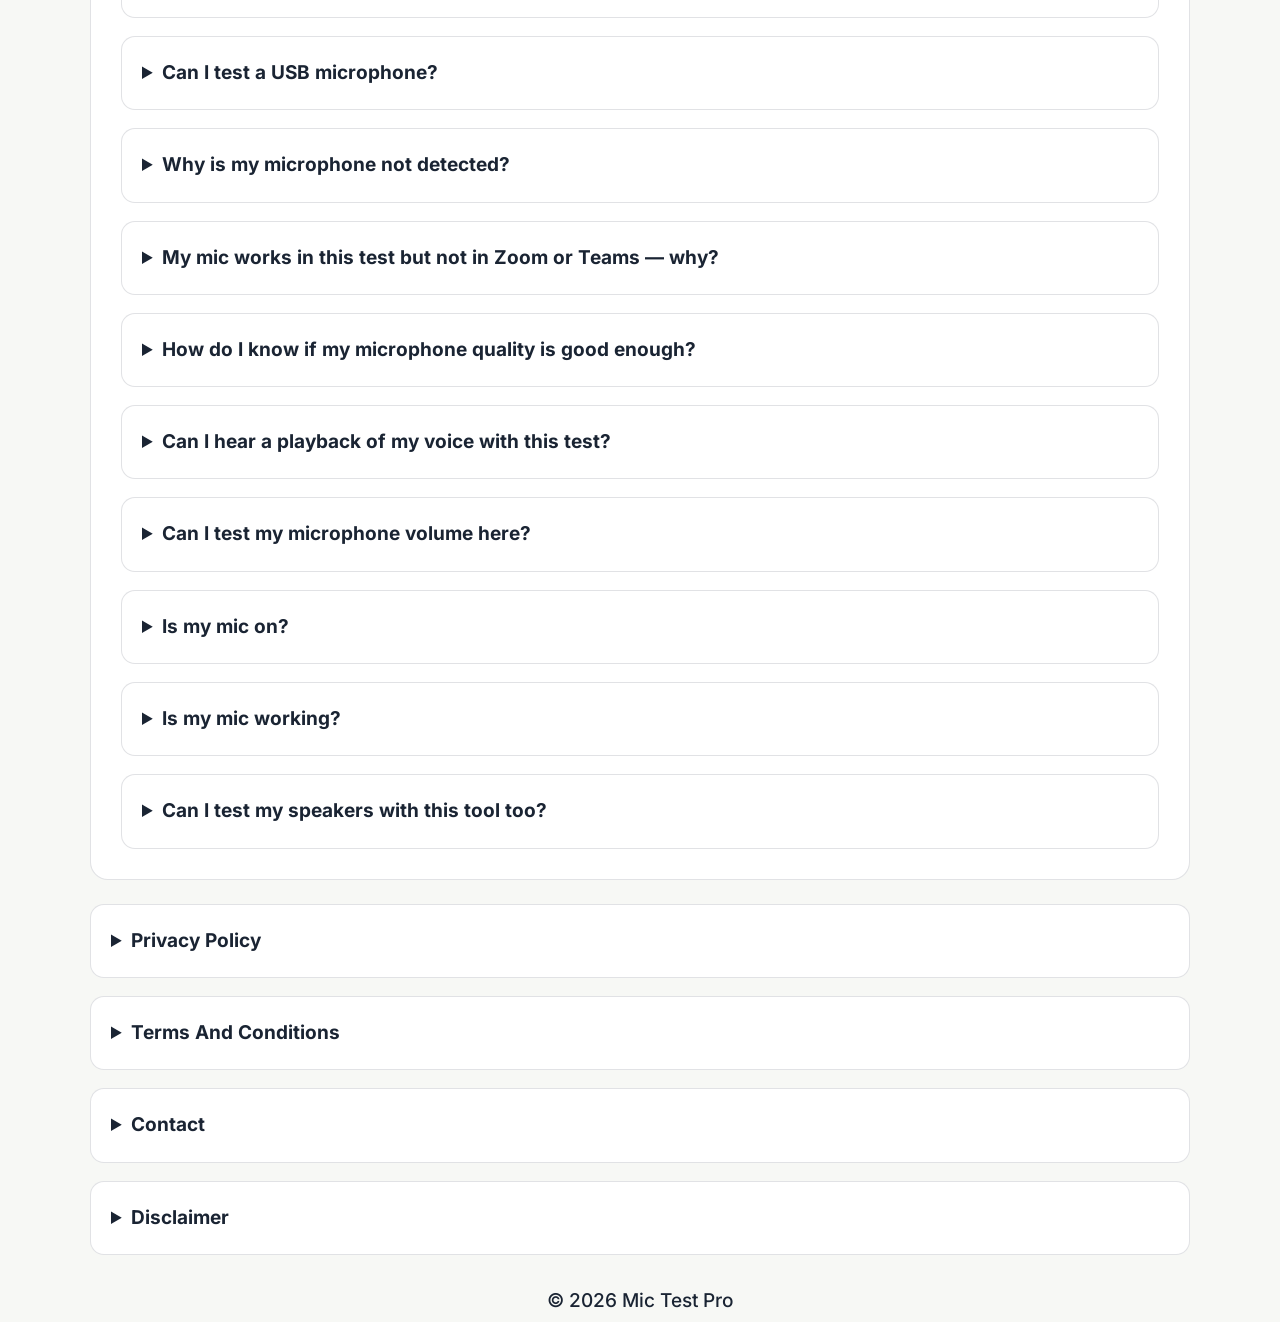
==== commit 5f74e215: "Homepage: bold link on 'microphone test' to note.com guide + minor title change" ====
--- a/index.html
+++ b/index.html
@@ -6,7 +6,7 @@
   <meta name="mitgo-verification" content="1f5dd336-08ed-477d-a7d2-d4f5c1c9db13" />
   <meta name="viewport" content="width=device-width, initial-scale=1.0"/>
 
-  <title>Mic Test Pro – Free Online Microphone Test Tool</title>
+  <title>Mic Test Pro – Free Online Microphone Test, No Download</title>
 
   <meta name="description" content="Check mic online free — test your microphone in your browser: input level, sound quality, noise, latency and echo, with no download or sign-up." />
 
@@ -2173,7 +2173,7 @@
     <h2><svg class="h2-icon" viewBox="0 0 24 24" fill="none" stroke="#22D3EE" stroke-width="2" stroke-linecap="round" stroke-linejoin="round" aria-hidden="true" focusable="false"><rect x="9" y="3" width="6" height="11" rx="3"/><path d="M5.5 11.5a6.5 6.5 0 0 0 13 0"/><line x1="12" y1="18" x2="12" y2="21"/></svg>What Is A Microphone Test?</h2>
 
     <p>
-      A microphone test helps you check whether your mic is working correctly. This mic test online detects your microphone directly inside the browser without installing software. You allow access, you speak, and you see and measure what your microphone is actually sending — a live waveform, an input level, a noise reading and a latency figure.
+      A <a href="https://note.com/leghari/n/ne159727feb98"><strong>microphone test</strong></a> helps you check whether your mic is working correctly. This mic test online detects your microphone directly inside the browser without installing software. You allow access, you speak, and you see and measure what your microphone is actually sending — a live waveform, an input level, a noise reading and a latency figure.
     </p>
 
     <img class="page-img" src="images/home-1-dashboard.webp" srcset="images/home-1-dashboard-480.webp 480w, images/home-1-dashboard-768.webp 768w, images/home-1-dashboard.webp 1200w" sizes="(max-width: 600px) 100vw, (max-width: 1024px) 90vw, 1000px" alt="Online mic test dashboard showing a live microphone waveform with input level, noise level and latency readings" width="1200" height="675" loading="lazy">
